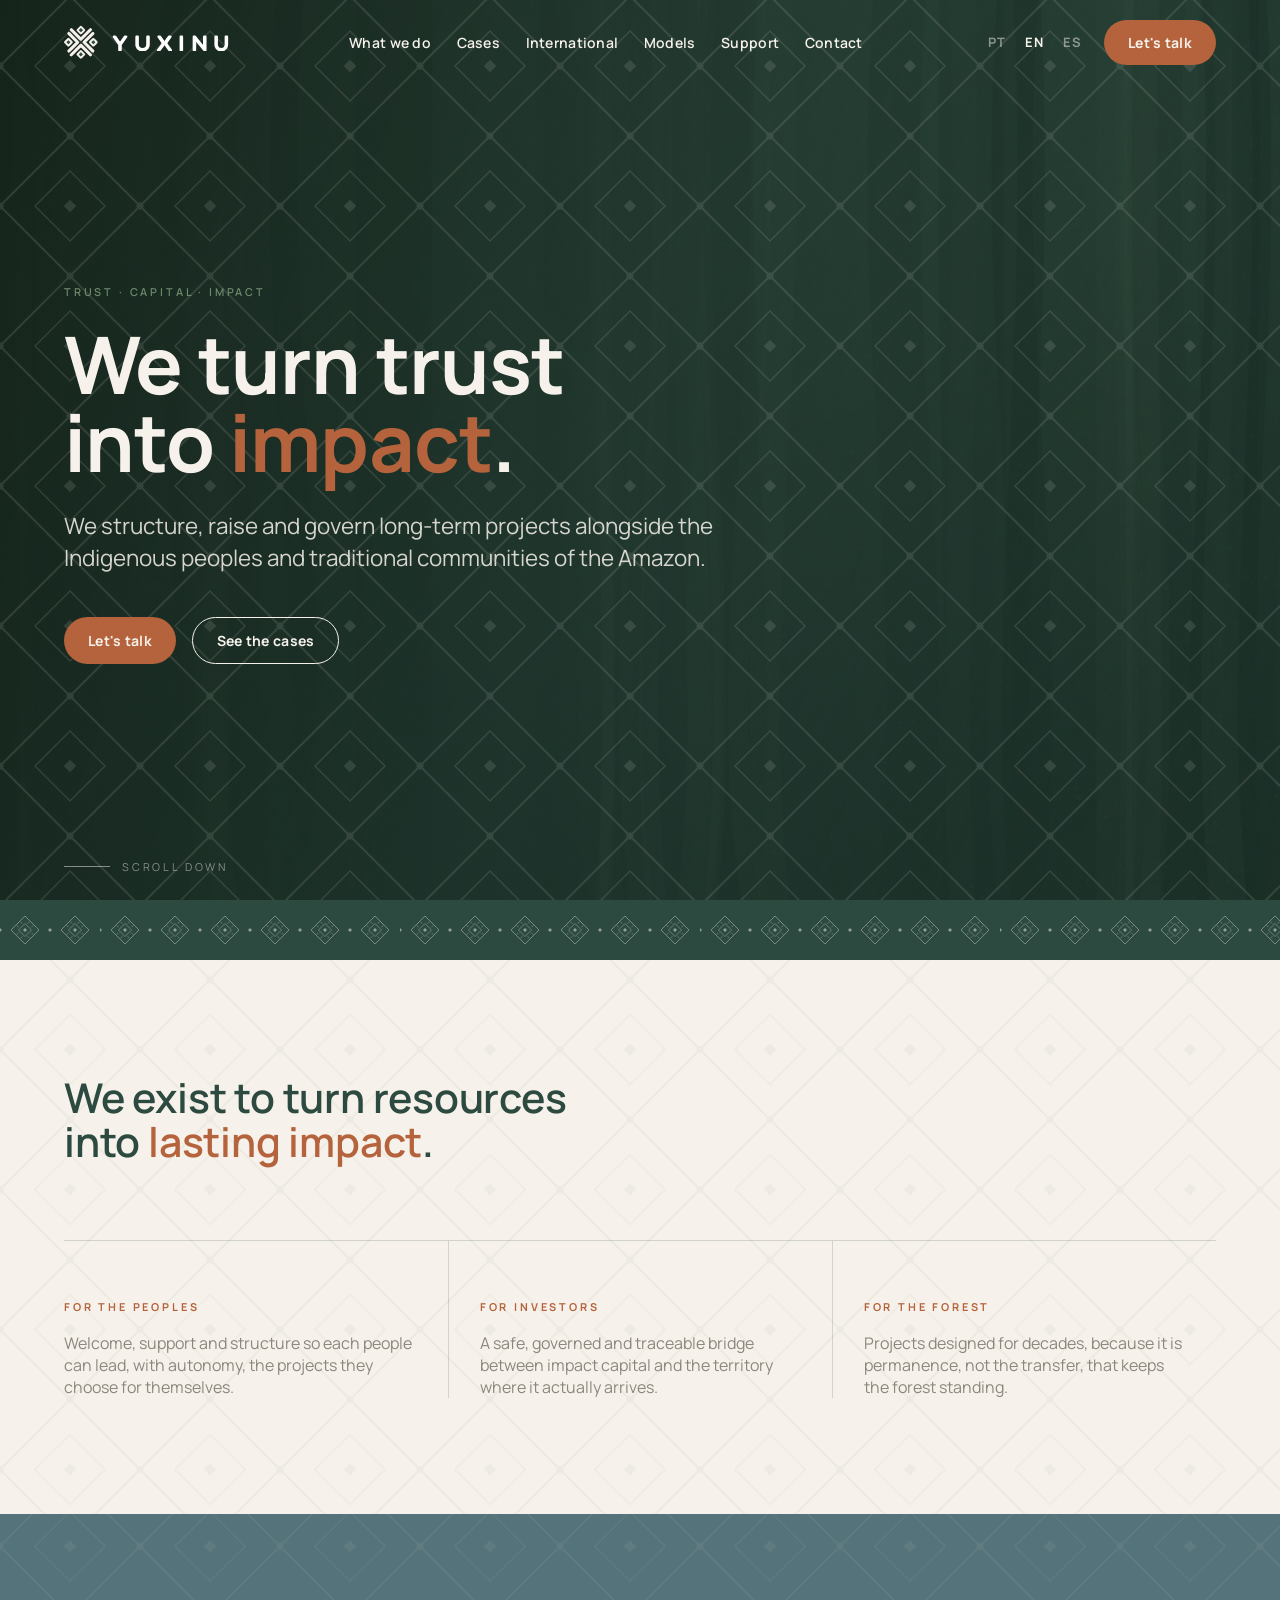
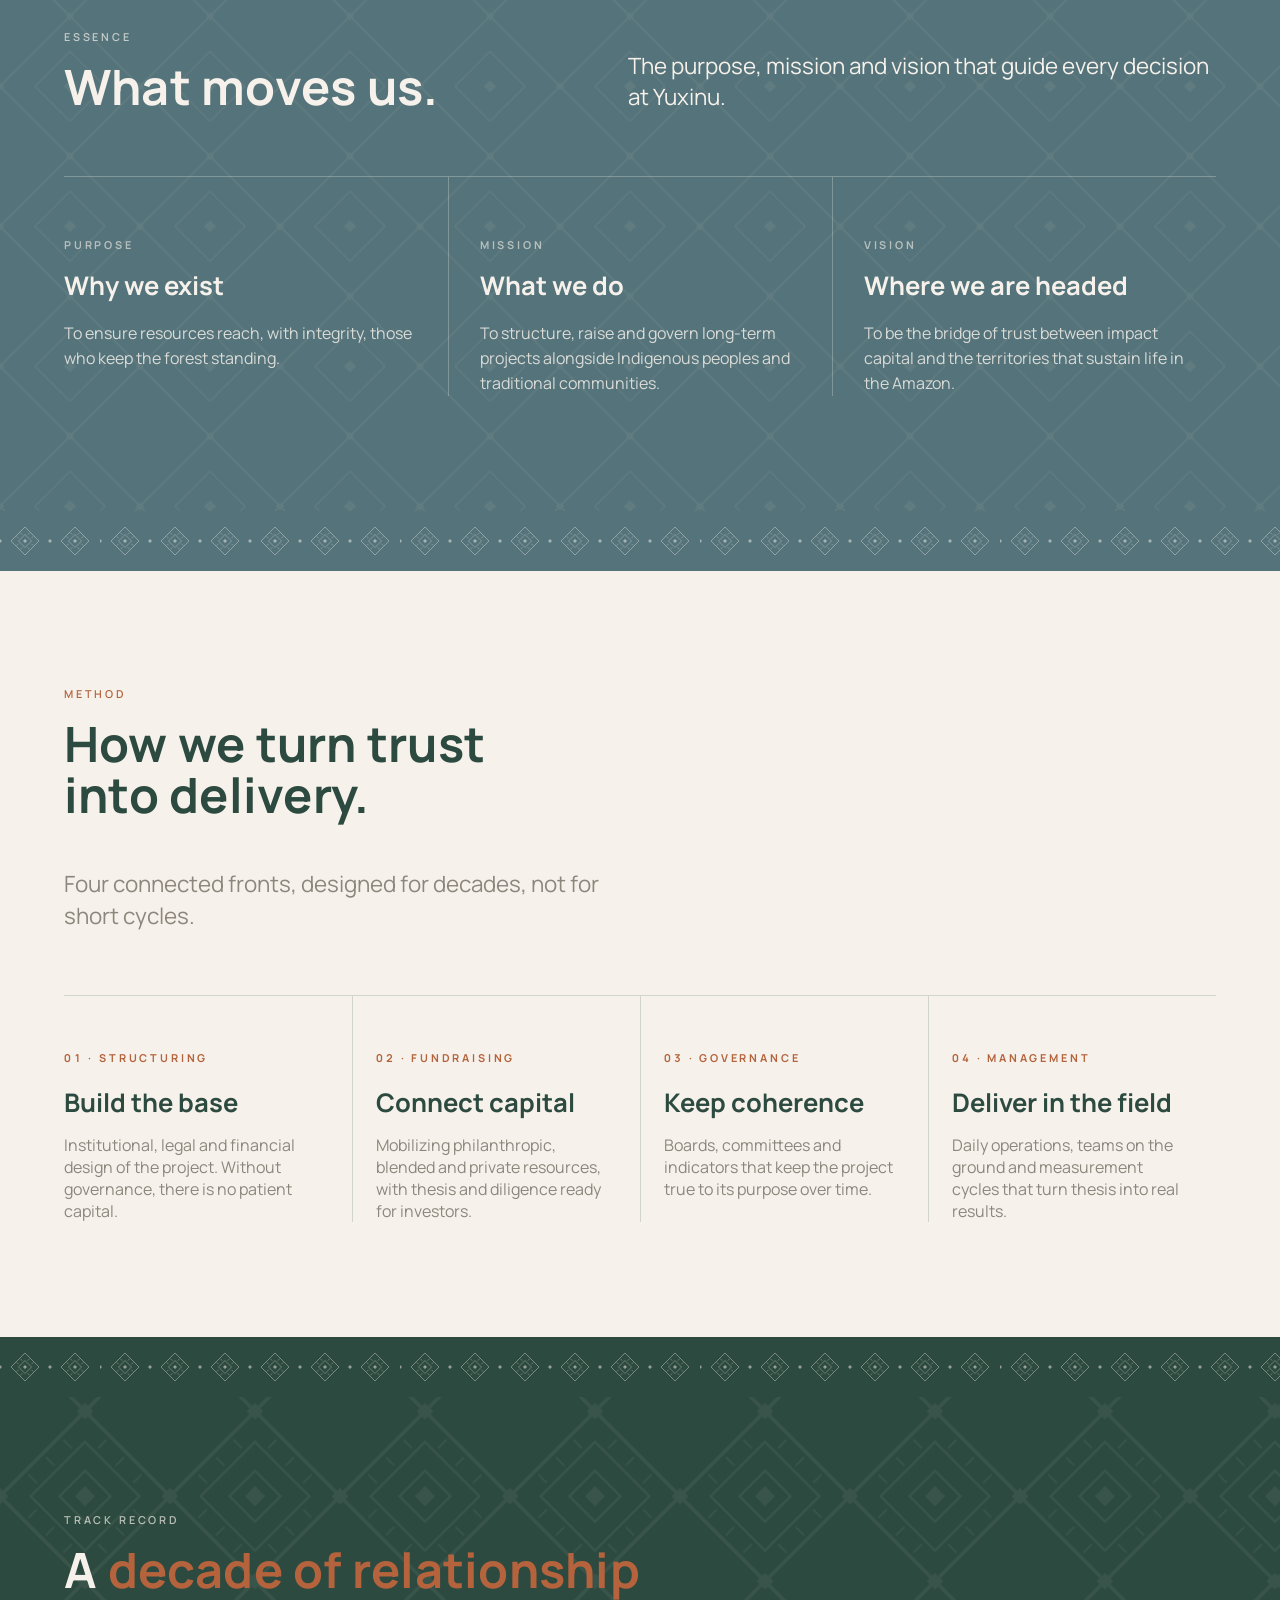
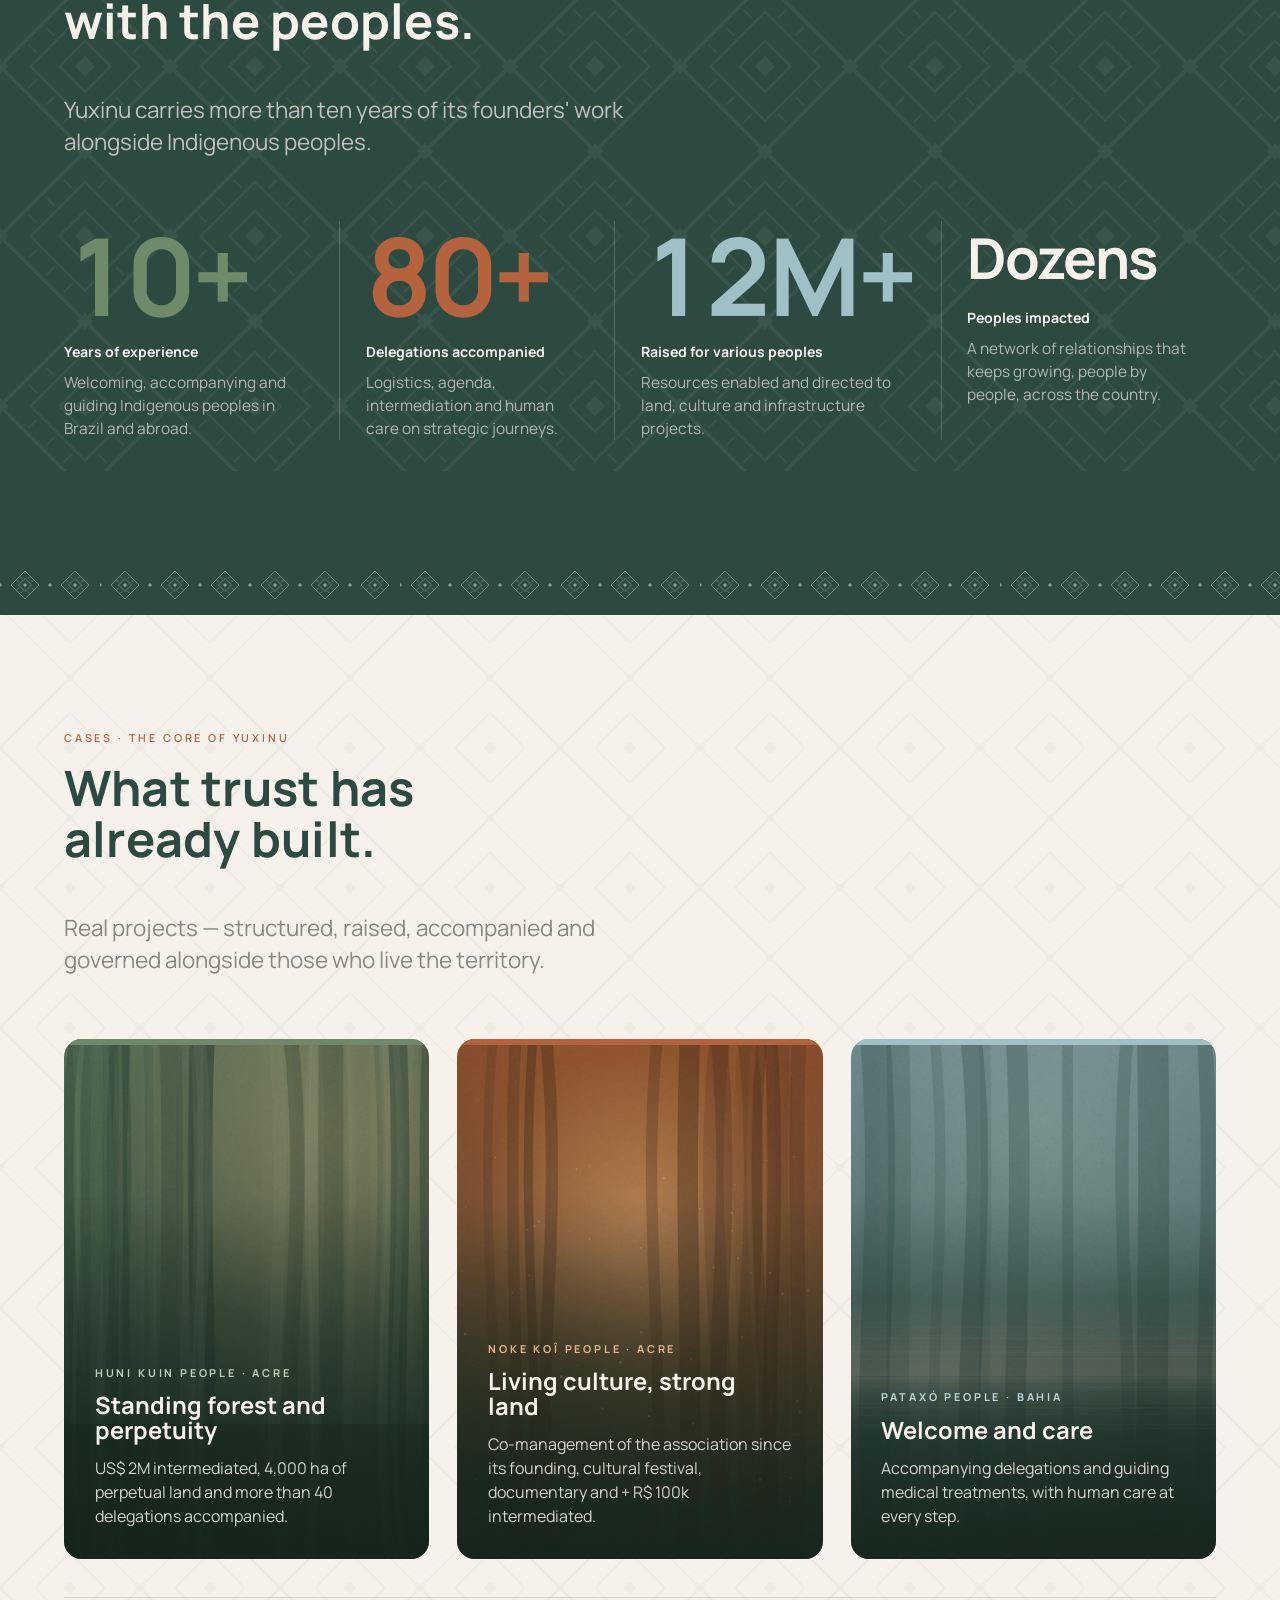
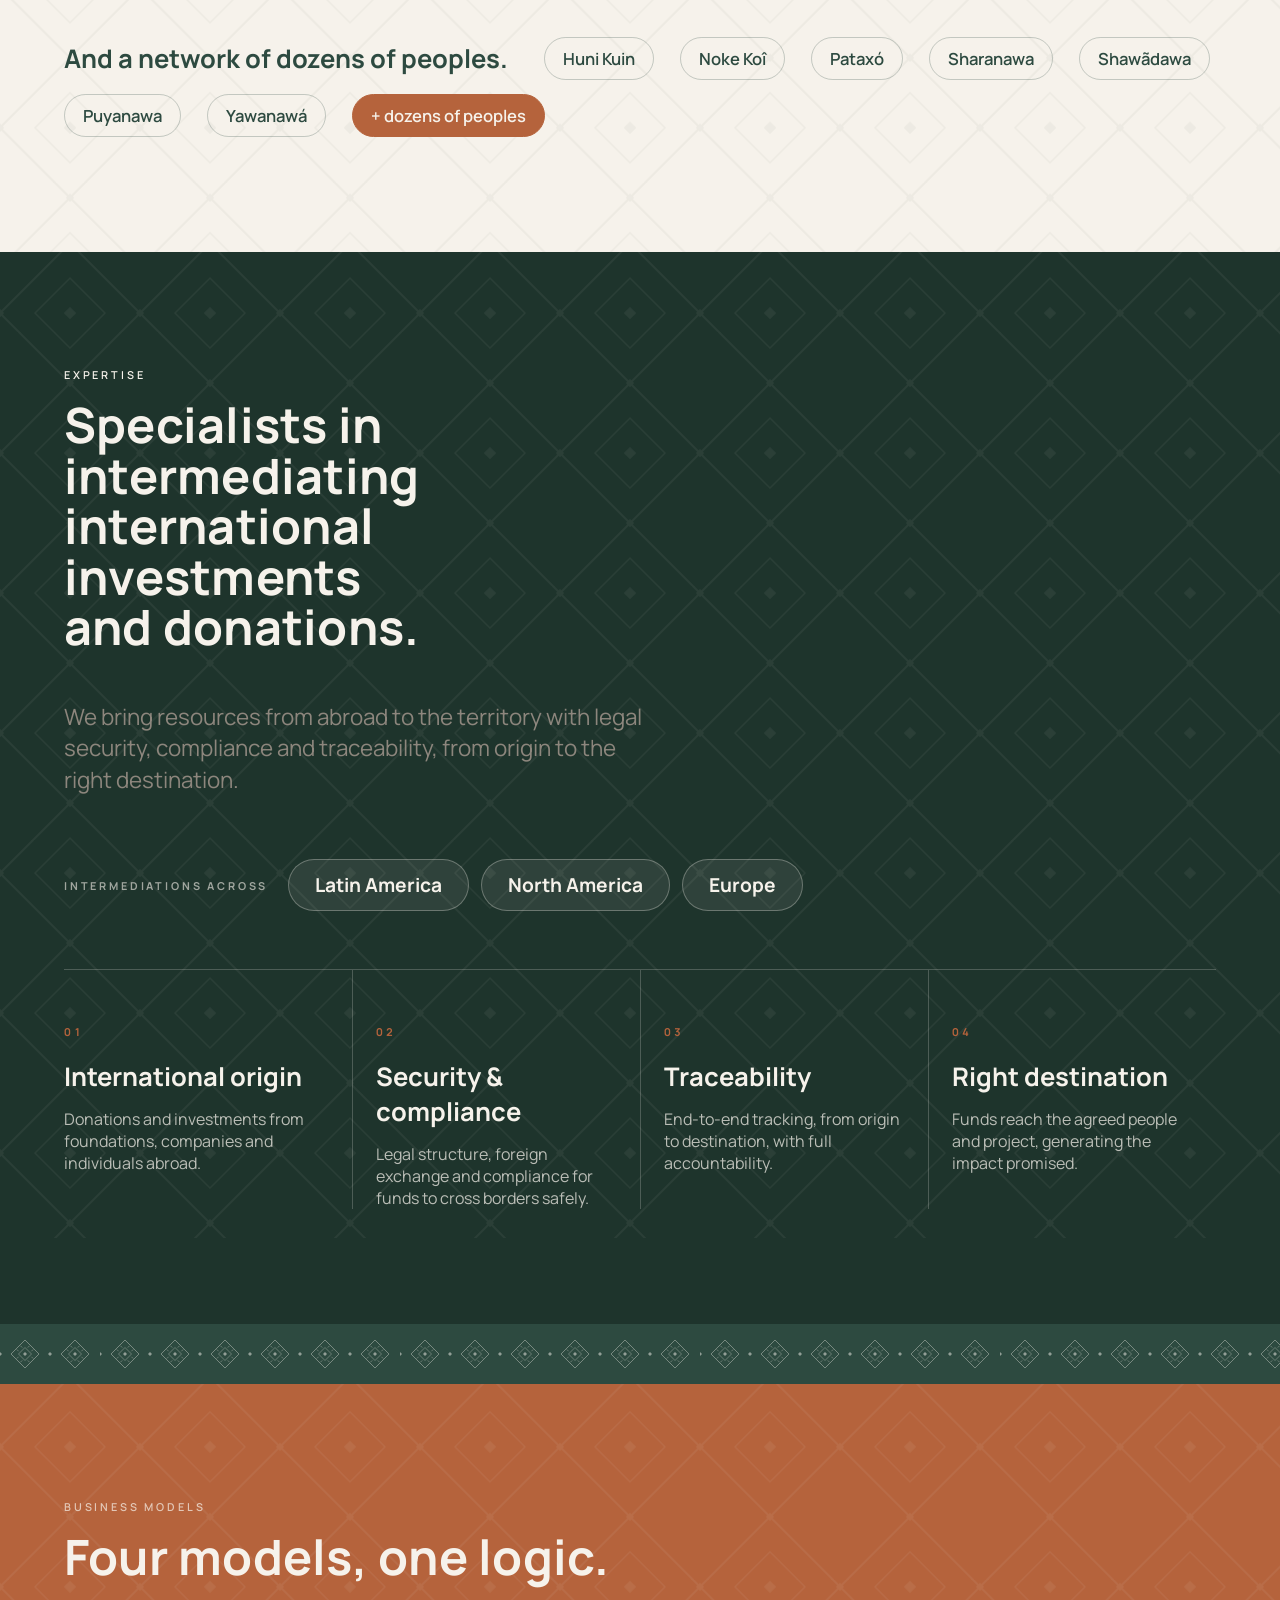
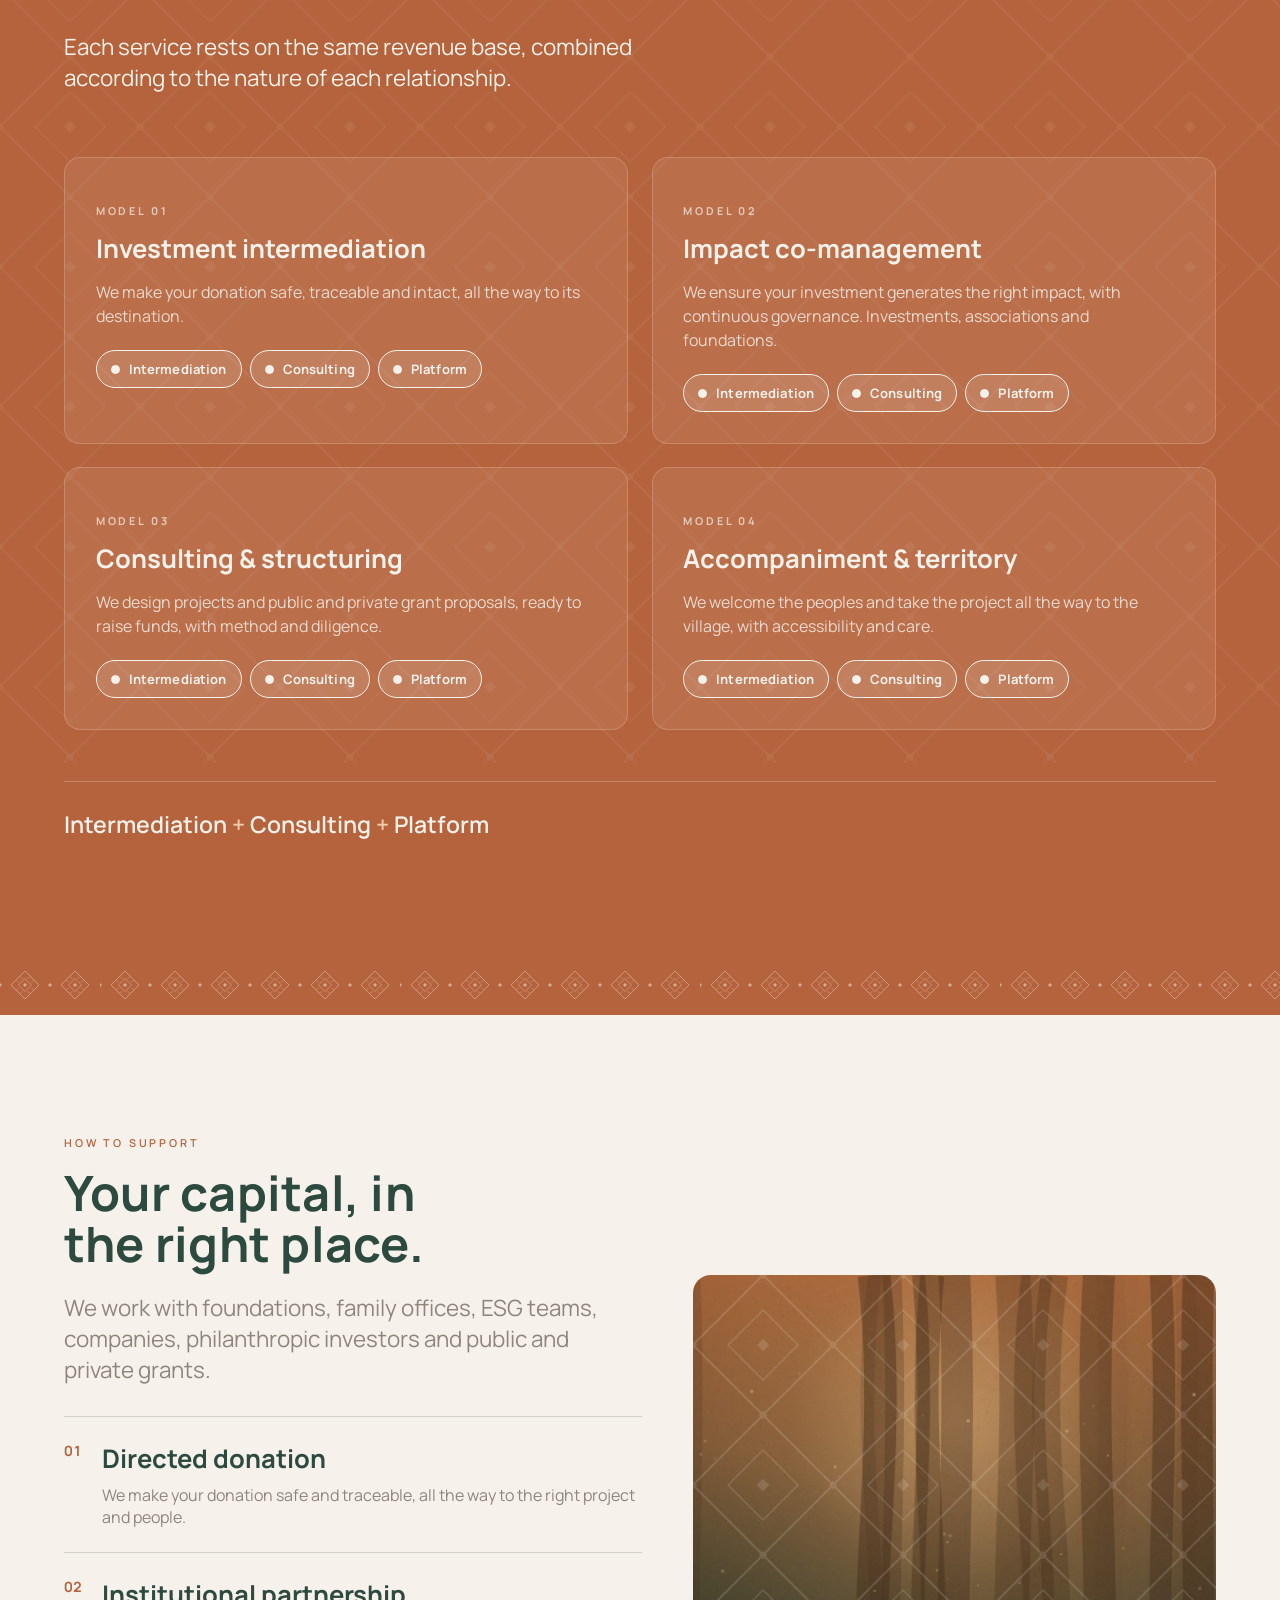
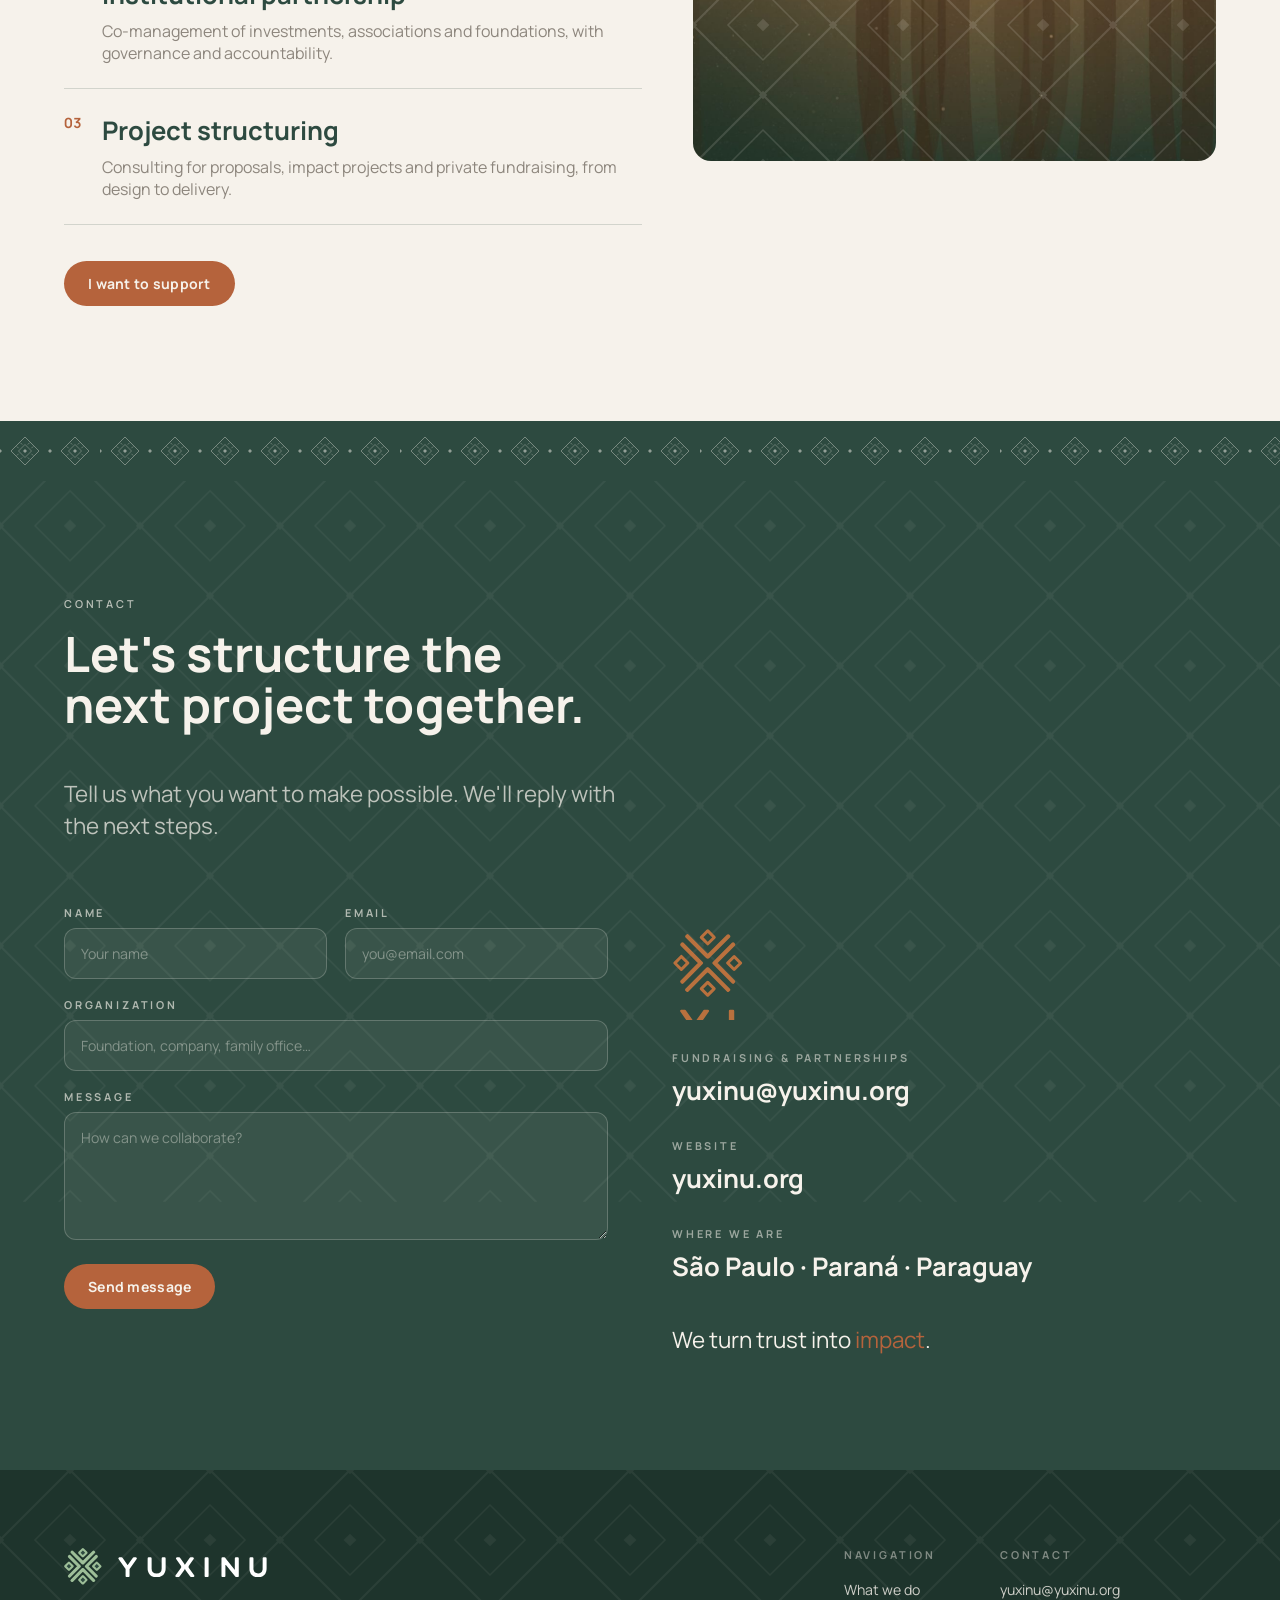
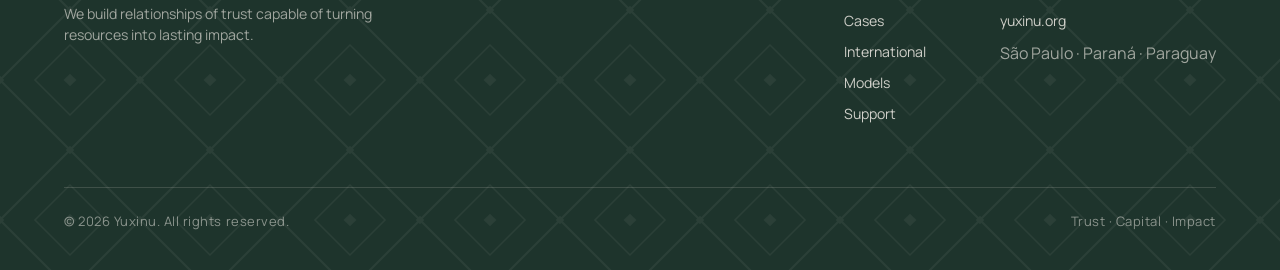
==== index.html @ f4cc28aa "Envia formulário de contato via Netlify Forms em vez de mailto: O botão "Enviar mensagem" abria o cl" ====
<!DOCTYPE html>
<html lang="pt-BR">
<head>
<meta charset="UTF-8">
<meta name="viewport" content="width=device-width, initial-scale=1">
<title>Yuxinu — Confiança · Capital · Impacto</title>
<meta name="description" content="Estruturamos, captamos e governamos projetos de longo prazo ao lado dos povos originários da Amazônia.">
<link rel="canonical" href="https://yuxinu.org/">

<!-- Favicons -->
<link rel="icon" href="/assets/favicon.svg" type="image/svg+xml">
<link rel="icon" href="/assets/favicon-32x32.png" sizes="32x32" type="image/png">
<link rel="icon" href="/assets/icon-512.png" sizes="512x512" type="image/png">
<link rel="apple-touch-icon" href="/assets/apple-touch-icon.png">
<link rel="manifest" href="/site.webmanifest">
<meta name="theme-color" content="#2D4A40">

<!-- Open Graph -->
<meta property="og:type" content="website">
<meta property="og:site_name" content="Yuxinu">
<meta property="og:title" content="Yuxinu — Confiança · Capital · Impacto">
<meta property="og:description" content="Estruturamos, captamos e governamos projetos de longo prazo ao lado dos povos originários da Amazônia.">
<meta property="og:url" content="https://yuxinu.org/">
<meta property="og:image" content="https://yuxinu.org/assets/og-image.jpg">
<meta property="og:image:width" content="1200">
<meta property="og:image:height" content="630">
<meta property="og:locale" content="pt_BR">
<meta property="og:locale:alternate" content="en_US">
<meta property="og:locale:alternate" content="es_ES">

<!-- Twitter -->
<meta name="twitter:card" content="summary_large_image">
<meta name="twitter:title" content="Yuxinu — Confiança · Capital · Impacto">
<meta name="twitter:description" content="Estruturamos, captamos e governamos projetos de longo prazo ao lado dos povos originários da Amazônia.">
<meta name="twitter:image" content="https://yuxinu.org/assets/og-image.jpg">

<!-- Structured data -->
<script type="application/ld+json">
{
  "@context": "https://schema.org",
  "@type": "NGO",
  "name": "Yuxinu",
  "url": "https://yuxinu.org/",
  "logo": "https://yuxinu.org/assets/icon-512.png",
  "description": "Estruturamos, captamos e governamos projetos de longo prazo ao lado dos povos originários da Amazônia.",
  "email": "yuxinu@yuxinu.org",
  "areaServed": ["Brasil", "América Latina", "América do Norte", "Europa"],
  "location": [
    {"@type": "Place", "name": "São Paulo"},
    {"@type": "Place", "name": "Paraná"},
    {"@type": "Place", "name": "Paraguai"}
  ]
}
</script>

<link rel="preconnect" href="https://fonts.googleapis.com">
<link rel="preconnect" href="https://fonts.gstatic.com" crossorigin>
<link rel="preload" as="image" href="/assets/a933c792-b608-4adb-b0ee-6b280b68e118.jpg" fetchpriority="high">

<link rel="stylesheet" href="/css/fonts.css">
<link rel="stylesheet" href="/css/main.css">
</head>
<body>

<!-- ============ NAV ============ -->
<header class="nav nav-top">
  <div class="wrap">
    <a class="brand" href="#inicio" aria-label="Yuxinu — página inicial">
      <span class="mark"><img class="m-dark" src="/assets/7e8add1b-f5ac-4b36-8fe7-37afaff05ccb.svg" alt="" width="40" height="40"><img class="m-light" src="/assets/f52a19a8-d4a0-47c4-aba7-2c84753b7f3f.svg" alt="" width="40" height="40"></span>
      <span class="word"><img src="/assets/8fd9c31f-817c-4200-b50d-58621189b4c7.svg" alt="Yuxinu" width="140" height="20"></span>
    </a>
    <nav class="nav-links" aria-label="Principal">
      <a href="#fazemos" data-i18n="nav.fazemos">O que fazemos</a>
      <a href="#cases" data-i18n="nav.cases">Cases</a>
      <a href="#internacional" data-i18n="nav.intl">Internacional</a>
      <a href="#modelos" data-i18n="nav.modelos">Modelos</a>
      <a href="#apoiar" data-i18n="nav.apoiar">Apoiar</a>
      <a href="#contato" data-i18n="nav.contato">Contato</a>
    </nav>
    <div class="nav-right">
      <div class="lang" role="group" aria-label="Idioma">
        <button type="button" data-lang="pt" aria-label="Português">PT</button><span class="sep" aria-hidden="true">/</span><button type="button" data-lang="en" aria-label="English">EN</button><span class="sep" aria-hidden="true">/</span><button type="button" data-lang="es" aria-label="Español">ES</button>
      </div>
      <a href="#contato" class="cta-btn" data-i18n="nav.cta">Vamos conversar</a>
      <button type="button" class="burger" aria-label="Abrir menu" aria-expanded="false" aria-controls="mobile-menu"><span></span><span></span><span></span></button>
    </div>
  </div>
</header>

<!-- ============ MOBILE MENU ============ -->
<div class="mobile-menu" id="mobile-menu" aria-hidden="true">
  <a href="#fazemos" data-i18n="nav.fazemos">O que fazemos</a>
  <a href="#cases" data-i18n="nav.cases">Cases</a>
  <a href="#internacional" data-i18n="nav.intl">Internacional</a>
  <a href="#modelos" data-i18n="nav.modelos">Modelos</a>
  <a href="#apoiar" data-i18n="nav.apoiar">Apoiar</a>
  <a href="#contato" data-i18n="nav.contato">Contato</a>
  <div class="mm-foot">
    <div class="lang" role="group" aria-label="Idioma">
      <button type="button" data-lang="pt" aria-label="Português">PT</button><span class="sep" aria-hidden="true">/</span><button type="button" data-lang="en" aria-label="English">EN</button><span class="sep" aria-hidden="true">/</span><button type="button" data-lang="es" aria-label="Español">ES</button>
    </div>
  </div>
</div>

<!-- ============ HERO ============ -->
<section id="inicio" class="hero">
  <div class="photo" style="background-image:url(&quot;/assets/a933c792-b608-4adb-b0ee-6b280b68e118.jpg&quot;)" data-parallax="0.08" role="img" aria-label="Floresta amazônica preservada"></div>
  <div class="veil"></div>
  <div class="kene kene-light" data-parallax="0.05" aria-hidden="true"></div>
  <div class="wrap">
    <p class="eyebrow reveal" data-i18n="hero.eyebrow">Confiança · Capital · Impacto</p>
    <h1 class="reveal d1" data-i18n="hero.title">Transformamos confiança em <span class="accent">impacto</span>.</h1>
    <p class="lead sub reveal d2" data-i18n="hero.sub">Estruturamos, captamos e governamos projetos de longo prazo ao lado dos povos originários e comunidades tradicionais.</p>
    <div class="actions reveal d3">
      <a href="#contato" class="cta-btn" data-i18n="hero.cta1">Vamos conversar</a>
      <a href="#cases" class="cta-btn ghost" data-i18n="hero.cta2">Conheça os cases</a>
    </div>
  </div>
  <div class="scroll-hint"><span class="line" aria-hidden="true"></span><span data-i18n="hero.scroll">Role para descer</span></div>
</section>

<div class="divider on-verde" aria-hidden="true"><div class="band band-light"></div></div>

<!-- ============ O QUE FAZEMOS ============ -->
<section id="fazemos" class="sec s-areia">
  <div class="kene kene-dark" style="opacity:.04" data-parallax="0.04" aria-hidden="true"></div>
  <div class="wrap">
    <p class="statement reveal" data-i18n="fazemos.statement">Existimos para transformar recursos em <span class="accent">impacto duradouro</span>.</p>
    <div class="pillars">
      <div class="col reveal d1"><p class="k" data-i18n="fazemos.p1k">Para os povos</p><p data-i18n="fazemos.p1">Acolhimento, acompanhamento e estrutura para que cada povo conduza, com autonomia, os projetos que decide para si.</p></div>
      <div class="col reveal d2"><p class="k" data-i18n="fazemos.p2k">Para quem investe</p><p data-i18n="fazemos.p2">Uma ponte segura, governada e rastreável entre o capital de impacto e o território onde ele de fato chega.</p></div>
      <div class="col reveal d3"><p class="k" data-i18n="fazemos.p3k">Para a floresta</p><p data-i18n="fazemos.p3">Projetos desenhados para décadas, porque é a permanência, e não o repasse, que mantém a floresta em pé.</p></div>
    </div>
  </div>
</section>

<!-- ============ ESSÊNCIA (rio) ============ -->
<section id="essencia" class="sec s-rio">
  <div class="kene kene-light" data-parallax="0.06" aria-hidden="true"></div>
  <div class="wrap">
    <div class="sec-head">
      <div class="left">
        <span class="eyebrow" data-i18n="ess.eyebrow">Essência</span>
        <h2 class="h2 reveal" data-i18n="ess.title">O que nos move.</h2>
      </div>
      <p class="right lead reveal d1" data-i18n="ess.lead">Propósito, missão e visão que orientam cada decisão da Yuxinu.</p>
    </div>
    <div class="tri">
      <div class="col reveal d1"><p class="k" data-i18n="ess.prop_k">Propósito</p><h3 data-i18n="ess.prop_h">Por que existimos</h3><p data-i18n="ess.prop_p">Garantir que recursos cheguem, com integridade, a quem mantém a floresta em pé.</p></div>
      <div class="col reveal d2"><p class="k" data-i18n="ess.mis_k">Missão</p><h3 data-i18n="ess.mis_h">O que fazemos</h3><p data-i18n="ess.mis_p">Estruturar, captar e governar projetos de longo prazo ao lado dos povos originários e comunidades tradicionais.</p></div>
      <div class="col reveal d3"><p class="k" data-i18n="ess.vis_k">Visão</p><h3 data-i18n="ess.vis_h">Onde queremos chegar</h3><p data-i18n="ess.vis_p">Ser a ponte de confiança entre o capital de impacto e os territórios que sustentam a vida na Amazônia.</p></div>
    </div>
  </div>
</section>

<div class="divider on-rio" aria-hidden="true"><div class="band band-light"></div></div>

<!-- ============ MÉTODO ============ -->
<section id="metodo" class="sec s-areia">
  <div class="wrap">
    <div class="sec-head">
      <div class="left">
        <span class="eyebrow" data-i18n="met.eyebrow">Método</span>
        <h2 class="h2 reveal" data-i18n="met.title">Como transformamos confiança em entrega.</h2>
      </div>
      <p class="right lead muted reveal d1" data-i18n="met.lead">Quatro frentes articuladas, projetadas para décadas, não para ciclos curtos.</p>
    </div>
    <div class="steps">
      <div class="step reveal d1"><p class="num" data-i18n="met.s1n">01 · Estruturação</p><h3 data-i18n="met.s1h">Construir a base</h3><p data-i18n="met.s1p">Desenho institucional, jurídico e financeiro do projeto. Sem governança, não há capital paciente.</p></div>
      <div class="step reveal d2"><p class="num" data-i18n="met.s2n">02 · Captação</p><h3 data-i18n="met.s2h">Conectar capital</h3><p data-i18n="met.s2p">Mobilização de recursos filantrópicos, blended e privados, com tese e diligência prontas para investidores.</p></div>
      <div class="step reveal d3"><p class="num" data-i18n="met.s3n">03 · Governança</p><h3 data-i18n="met.s3h">Manter a coerência</h3><p data-i18n="met.s3p">Conselhos, comitês e indicadores que mantêm o projeto fiel ao seu propósito ao longo do tempo.</p></div>
      <div class="step reveal d4"><p class="num" data-i18n="met.s4n">04 · Gestão</p><h3 data-i18n="met.s4h">Entregar em campo</h3><p data-i18n="met.s4p">Operação cotidiana, equipes em território e ciclos de medição que transformam tese em resultado real.</p></div>
    </div>
  </div>
</section>

<div class="divider on-verde" aria-hidden="true"><div class="band band-light"></div></div>

<!-- ============ NÚMEROS ============ -->
<section id="numeros" class="sec s-verde">
  <div class="kene kene-light kene-bold-light" style="background-image:url(&quot;/assets/f351dff2-c548-4c4f-9797-4a85a524d1bb.svg&quot;);opacity:.06" data-parallax="0.07" aria-hidden="true"></div>
  <div class="wrap">
    <div class="sec-head">
      <div class="left">
        <span class="eyebrow" data-i18n="num.eyebrow">Track record</span>
        <h2 class="h2 reveal" data-i18n="num.title">O que uma <span class="accent">década de relação</span> entrega.</h2>
      </div>
      <p class="right lead muted reveal d1" data-i18n="num.lead">A Yuxinu carrega mais de dez anos de trabalho de seus fundadores junto aos povos originários. Os números abaixo são entregas, não promessas.</p>
    </div>
    <div class="nums">
      <div class="cell reveal d1"><div class="big u-folha" data-to="10" data-suf="+">10+</div><p class="lbl" data-i18n="num.l1">Anos de experiência</p><p class="desc" data-i18n="num.d1">Acolhimento, acompanhamento e direcionamento de povos originários no Brasil e no exterior.</p></div>
      <div class="cell reveal d2"><div class="big u-terra" data-to="80" data-suf="+">80+</div><p class="lbl" data-i18n="num.l2">Comitivas acompanhadas</p><p class="desc" data-i18n="num.d2">Logística, agenda, intermediação e cuidado humano em viagens estratégicas.</p></div>
      <div class="cell reveal d3"><div class="big u-rio" data-to="12" data-suf="M+">12M+</div><p class="lbl" data-i18n="num.l3">Captados para diversos povos</p><p class="desc" data-i18n="num.d3">Recursos viabilizados e direcionados a projetos de território, cultura e infraestrutura.</p></div>
      <div class="cell reveal d4"><div class="big u-areia" style="font-size:clamp(34px,4.4vw,60px);line-height:1.04" data-i18n="num.dezenas">Dezenas</div><p class="lbl" data-i18n="num.l4">Povos impactados</p><p class="desc" data-i18n="num.d4">Uma rede de relação que segue crescendo, povo a povo, em todo o país.</p></div>
    </div>
  </div>
</section>

<div class="divider on-verde" aria-hidden="true"><div class="band band-light"></div></div>

<!-- ============ CASES ============ -->
<section id="cases" class="sec s-areia">
  <div class="kene kene-dark" style="opacity:.04" data-parallax="0.04" aria-hidden="true"></div>
  <div class="wrap">
    <div class="sec-head">
      <div class="left">
        <span class="eyebrow" data-i18n="cases.eyebrow">Cases · O âmago da Yuxinu</span>
        <h2 class="h2 reveal" data-i18n="cases.title">O que a confiança já construiu.</h2>
      </div>
      <p class="right lead muted reveal d1" data-i18n="cases.lead">Projetos reais, estruturados, captados, acompanhados e governados ao lado de quem vive o território.</p>
    </div>
    <div class="cases">
      <article class="case case--huni reveal d1">
        <div class="ph" style="background-image:url(&quot;/assets/b8d41d9d-47e6-4537-8ada-4a784f609c0d.jpg&quot;)" role="img" aria-label="Território do povo Huni Kuin no Acre"></div>
        <div class="scrim"></div><div class="bar"></div>
        <div class="inner">
          <p class="tag" data-i18n="huni.tag">Povo Huni Kuin · Acre</p>
          <h3 data-i18n="huni.h">Floresta em pé e perpetuidade</h3>
          <p data-i18n="huni.p">US$ 2M intermediados, 4.000 ha de propriedade perpétua e mais de 40 comitivas acompanhadas.</p>
        </div>
      </article>
      <article class="case case--noke reveal d2">
        <div class="ph" style="background-image:url(&quot;/assets/f22093ab-c1e7-49ba-a214-bf831f061574.jpg&quot;)" role="img" aria-label="Território do povo Noke Koî no Acre"></div>
        <div class="scrim"></div><div class="bar"></div>
        <div class="inner">
          <p class="tag" data-i18n="noke.tag">Povo Noke Koî · Acre</p>
          <h3 data-i18n="noke.h">Cultura viva, território forte</h3>
          <p data-i18n="noke.p">Co-gestão da associação desde a fundação, festival cultural, documentário e + R$ 100 mil intermediados.</p>
        </div>
      </article>
      <article class="case case--pataxo reveal d3">
        <div class="ph" style="background-image:url(&quot;/assets/cd8b4ad1-3b78-4bc1-96b4-d73a9a7a2426.jpg&quot;)" role="img" aria-label="Território do povo Pataxó na Bahia"></div>
        <div class="scrim"></div><div class="bar"></div>
        <div class="inner">
          <p class="tag" data-i18n="pataxo.tag">Povo Pataxó · Bahia</p>
          <h3 data-i18n="pataxo.h">Acolhimento e cuidado</h3>
          <p data-i18n="pataxo.p">Acompanhamento de comitivas e direcionamento de tratamentos médicos, com cuidado humano em cada etapa.</p>
        </div>
      </article>
    </div>
    <div class="povos-strip reveal">
      <span class="lead-min" data-i18n="povos.lead">E uma rede de dezenas de povos.</span>
      <span class="chip">Huni Kuin</span>
      <span class="chip">Noke Koî</span>
      <span class="chip">Pataxó</span>
      <span class="chip">Sharanawa</span>
      <span class="chip">Shawãdawa</span>
      <span class="chip">Puyanawa</span>
      <span class="chip">Yawanawá</span>
      <span class="chip more" data-i18n="povos.more">+ dezenas de povos</span>
    </div>
  </div>
</section>

<!-- ============ INTERNACIONAL ============ -->
<section id="internacional" class="sec s-verde-900">
  <div class="kene kene-light" style="opacity:.06" data-parallax="0.05" aria-hidden="true"></div>
  <div class="wrap">
    <div class="sec-head">
      <div class="left">
        <span class="eyebrow" data-i18n="intl.eyebrow">Especialidade</span>
        <h2 class="h2 reveal" data-i18n="intl.title">Especialistas em intermediação de investimentos e doações internacionais.</h2>
      </div>
      <p class="right lead muted reveal d1" data-i18n="intl.lead">Levamos recursos do exterior até o território com segurança jurídica, conformidade e rastreabilidade, da origem ao destino certo.</p>
    </div>
    <div class="intl-regions reveal">
      <span class="rl" data-i18n="intl.reg_lbl">Intermediações em</span>
      <div class="regions">
        <span class="rg" data-i18n="intl.r1">América Latina</span>
        <span class="rg" data-i18n="intl.r2">América do Norte</span>
        <span class="rg" data-i18n="intl.r3">Europa</span>
      </div>
    </div>
    <div class="steps intl-steps">
      <div class="step reveal d1"><p class="num">01</p><h3 data-i18n="intl.c1h">Origem internacional</h3><p data-i18n="intl.c1p">Doações e investimentos de fundações, empresas e indivíduos no exterior.</p></div>
      <div class="step reveal d2"><p class="num">02</p><h3 data-i18n="intl.c2h">Segurança &amp; conformidade</h3><p data-i18n="intl.c2p">Estrutura jurídica, câmbio e compliance para o recurso cruzar fronteiras com segurança.</p></div>
      <div class="step reveal d3"><p class="num">03</p><h3 data-i18n="intl.c3h">Rastreabilidade</h3><p data-i18n="intl.c3p">Acompanhamento ponta a ponta, da origem ao destino, com prestação de contas.</p></div>
      <div class="step reveal d4"><p class="num">04</p><h3 data-i18n="intl.c4h">Destino certo</h3><p data-i18n="intl.c4p">O recurso chega ao povo e ao projeto combinados, gerando o impacto acordado.</p></div>
    </div>
  </div>
</section>

<div class="divider on-verde" aria-hidden="true"><div class="band band-light"></div></div>

<!-- ============ MODELOS (terra) ============ -->
<section id="modelos" class="sec s-terra">
  <div class="kene kene-light" data-parallax="0.06" aria-hidden="true"></div>
  <div class="wrap">
    <div class="sec-head">
      <div class="left">
        <span class="eyebrow" data-i18n="mod.eyebrow">Modelos de negócio</span>
        <h2 class="h2 reveal" data-i18n="mod.title">Quatro modelos, uma lógica.</h2>
      </div>
      <p class="right lead reveal d1" data-i18n="mod.lead">Cada serviço se sustenta sobre a mesma base de receita, combinada conforme a natureza de cada relação.</p>
    </div>
    <div class="models">
      <div class="model reveal d1">
        <p class="mk" data-i18n="mod.m1mk">Modelo 01</p>
        <h3 data-i18n="mod.m1h">Intermediação de investimentos</h3>
        <p data-i18n="mod.m1p">Viabilizamos sua doação de maneira segura, rastreável e íntegra até o destino.</p>
        <div class="formula">
          <span class="chip on"><span class="dot" aria-hidden="true"></span><span data-i18n="chip.inter">Intermediação</span></span>
          <span class="chip on"><span class="dot" aria-hidden="true"></span><span data-i18n="chip.consult">Consultoria</span></span>
          <span class="chip on"><span class="dot" aria-hidden="true"></span><span data-i18n="chip.plat">Plataforma</span></span>
        </div>
      </div>
      <div class="model reveal d2">
        <p class="mk" data-i18n="mod.m2mk">Modelo 02</p>
        <h3 data-i18n="mod.m2h">Co-gestão de impacto</h3>
        <p data-i18n="mod.m2p">Garantimos que seu investimento vá gerar o impacto certo, com governança contínua. Investimento, associações e fundações.</p>
        <div class="formula">
          <span class="chip on"><span class="dot" aria-hidden="true"></span><span data-i18n="chip.inter">Intermediação</span></span>
          <span class="chip on"><span class="dot" aria-hidden="true"></span><span data-i18n="chip.consult">Consultoria</span></span>
          <span class="chip on"><span class="dot" aria-hidden="true"></span><span data-i18n="chip.plat">Plataforma</span></span>
        </div>
      </div>
      <div class="model reveal d1">
        <p class="mk" data-i18n="mod.m3mk">Modelo 03</p>
        <h3 data-i18n="mod.m3h">Consultoria &amp; estruturação</h3>
        <p data-i18n="mod.m3p">Desenhamos projetos e editais, públicos e privados, prontos para captar, com método e diligência.</p>
        <div class="formula">
          <span class="chip on"><span class="dot" aria-hidden="true"></span><span data-i18n="chip.inter">Intermediação</span></span>
          <span class="chip on"><span class="dot" aria-hidden="true"></span><span data-i18n="chip.consult">Consultoria</span></span>
          <span class="chip on"><span class="dot" aria-hidden="true"></span><span data-i18n="chip.plat">Plataforma</span></span>
        </div>
      </div>
      <div class="model reveal d2">
        <p class="mk" data-i18n="mod.m4mk">Modelo 04</p>
        <h3 data-i18n="mod.m4h">Acompanhamento &amp; território</h3>
        <p data-i18n="mod.m4p">Acolhemos os povos e levamos o projeto até a aldeia, com acessibilidade e cuidado.</p>
        <div class="formula">
          <span class="chip on"><span class="dot" aria-hidden="true"></span><span data-i18n="chip.inter">Intermediação</span></span>
          <span class="chip on"><span class="dot" aria-hidden="true"></span><span data-i18n="chip.consult">Consultoria</span></span>
          <span class="chip on"><span class="dot" aria-hidden="true"></span><span data-i18n="chip.plat">Plataforma</span></span>
        </div>
      </div>
    </div>
    <p class="formula-note reveal" data-i18n="mod.formula">Intermediação <span class="eou">+</span> Consultoria <span class="eou">+</span> Plataforma</p>
  </div>
</section>

<div class="divider on-terra" aria-hidden="true"><div class="band band-light"></div></div>

<!-- ============ APOIAR ============ -->
<section id="apoiar" class="sec s-areia">
  <div class="wrap">
    <div class="apoiar-grid">
      <div>
        <span class="eyebrow" data-i18n="ap.eyebrow">Como apoiar</span>
        <h2 class="h2 reveal" style="margin-top:16px" data-i18n="ap.title">Seu capital, no lugar certo.</h2>
        <p class="lead muted reveal d1" style="margin-top:22px;max-width:46ch" data-i18n="ap.lead">Trabalhamos com fundações, family offices, áreas de ESG, empresas, investidores filantrópicos e editais públicos e privados.</p>
        <div class="ways">
          <div class="way reveal d1"><span class="n">01</span><div class="t"><h4 data-i18n="ap.w1h">Doação direcionada</h4><p data-i18n="ap.w1p">Viabilizamos sua doação de forma segura e rastreável até o projeto e o povo certos.</p></div></div>
          <div class="way reveal d2"><span class="n">02</span><div class="t"><h4 data-i18n="ap.w2h">Parceria institucional</h4><p data-i18n="ap.w2p">Co-gestão de investimentos, associações e fundações, com governança e prestação de contas.</p></div></div>
          <div class="way reveal d3"><span class="n">03</span><div class="t"><h4 data-i18n="ap.w3h">Estruturação de projetos</h4><p data-i18n="ap.w3p">Consultoria para editais, projetos de impacto e captação privada, do desenho à entrega.</p></div></div>
        </div>
        <a href="#contato" class="cta-btn reveal" data-i18n="ap.cta">Quero apoiar</a>
      </div>
      <div class="visual reveal d2" style="background-image:url(&quot;/assets/d09ed1dd-a629-44ad-89ab-884c79b486c1.jpg&quot;)" role="img" aria-label="Comunidade tradicional em seu território">
        <div class="kene kene-light" aria-hidden="true"></div>
      </div>
    </div>
  </div>
</section>

<div class="divider on-verde" aria-hidden="true"><div class="band band-light"></div></div>

<!-- ============ CONTATO ============ -->
<section id="contato" class="sec s-verde">
  <div class="kene kene-light" style="opacity:.06" data-parallax="0.05" aria-hidden="true"></div>
  <div class="wrap">
    <div class="sec-head">
      <div class="left">
        <span class="eyebrow" data-i18n="ct.eyebrow">Contato</span>
        <h2 class="h2 reveal" data-i18n="ct.title">Vamos estruturar o próximo projeto juntos.</h2>
      </div>
      <p class="right lead muted reveal d1" data-i18n="ct.lead">Conte o que você quer viabilizar. Respondemos com os próximos passos.</p>
    </div>
    <div class="contact-grid">
      <form id="contact-form" name="contact" method="POST" data-netlify="true" netlify-honeypot="bot-field" class="form reveal" novalidate>
        <input type="hidden" name="form-name" value="contact">
        <p style="position:absolute;left:-9999px;" aria-hidden="true"><label>Não preencha este campo: <input name="bot-field" tabindex="-1" autocomplete="off"></label></p>
        <div class="row">
          <div class="field"><label for="f-nome" data-i18n="form.nome">Nome</label><input id="f-nome" type="text" name="nome" autocomplete="name" data-i18n-ph="form.nome_ph" placeholder="Seu nome" required></div>
          <div class="field"><label for="f-email" data-i18n="form.email">E-mail</label><input id="f-email" type="email" name="email" autocomplete="email" data-i18n-ph="form.email_ph" placeholder="seu@email.com" required></div>
        </div>
        <div class="field"><label for="f-org" data-i18n="form.org">Organização</label><input id="f-org" type="text" name="org" autocomplete="organization" data-i18n-ph="form.org_ph" placeholder="Fundação, empresa, family office…"></div>
        <div class="field"><label for="f-msg" data-i18n="form.msg">Mensagem</label><textarea id="f-msg" name="msg" data-i18n-ph="form.msg_ph" placeholder="Como podemos colaborar?" required></textarea></div>
        <button type="submit" class="cta-btn submit" data-i18n="form.send">Enviar mensagem</button>
        <p class="form-status" role="status" aria-live="polite"></p>
      </form>
      <div class="contact-info reveal d1">
        <div class="mark-lg"><img src="/assets/ad6b5ddf-cbab-4780-9431-8693e523588c.svg" alt="Yuxinu" width="120" height="115"></div>
        <div class="block"><p class="lbl" data-i18n="ct.email_lbl">Captação &amp; parcerias</p><p class="val"><a href="mailto:yuxinu@yuxinu.org">yuxinu@yuxinu.org</a></p></div>
        <div class="block"><p class="lbl" data-i18n="ct.site_lbl">Website</p><p class="val"><a href="https://yuxinu.org">yuxinu.org</a></p></div>
        <div class="block"><p class="lbl" data-i18n="ct.loc_lbl">Onde estamos</p><p class="val" data-i18n="ct.loc_val">São Paulo · Paraná · Paraguay</p></div>
        <p class="lead" style="margin-top:10px" data-i18n="ct.sign">Transformamos confiança em <span class="accent">impacto</span>.</p>
      </div>
    </div>
  </div>
</section>

<!-- ============ FOOTER ============ -->
<footer class="footer">
  <div class="kene kene-light" aria-hidden="true"></div>
  <div class="wrap">
    <div class="top">
      <div class="brand">
        <div class="lock">
          <span class="mark"><img src="/assets/941c7382-81ca-4a7d-a080-e53cffab3ce5.svg" alt="" width="36" height="34"></span>
          <span class="word"><img src="/assets/8fd9c31f-817c-4200-b50d-58621189b4c7.svg" alt="Yuxinu" width="140" height="20"></span>
        </div>
        <p data-i18n="foot.tagline">Estruturamos relações de confiança capazes de transformar recursos em impacto duradouro.</p>
      </div>
      <div class="fnav">
        <div class="fcol">
          <span class="h" data-i18n="foot.nav_h">Navegação</span>
          <a href="#fazemos" data-i18n="nav.fazemos">O que fazemos</a>
          <a href="#cases" data-i18n="nav.cases">Cases</a>
          <a href="#internacional" data-i18n="nav.intl">Internacional</a>
          <a href="#modelos" data-i18n="nav.modelos">Modelos</a>
          <a href="#apoiar" data-i18n="nav.apoiar">Apoiar</a>
        </div>
        <div class="fcol">
          <span class="h" data-i18n="foot.contact_h">Contato</span>
          <a href="mailto:yuxinu@yuxinu.org">yuxinu@yuxinu.org</a>
          <a href="https://yuxinu.org">yuxinu.org</a>
          <span style="color:rgba(246,242,235,.6)" data-i18n="ct.loc_val">São Paulo · Paraná · Paraguay</span>
        </div>
      </div>
    </div>
    <div class="bottom">
      <span data-i18n="foot.rights">© 2026 Yuxinu. Todos os direitos reservados.</span>
      <span class="sign" data-i18n="foot.sign">Confiança · Capital · Impacto</span>
    </div>
  </div>
</footer>

<script src="/js/i18n.js" defer></script>
<script src="/js/interactions.js" defer></script>
</body>
</html>
---- css/fonts.css ----
/* cyrillic-ext */
@font-face {
  font-family: 'Manrope';
  font-style: normal;
  font-weight: 300;
  font-display: swap;
  src: url("/assets/d183e6c1-de19-40d3-a040-e7f36b46be3d.woff2") format('woff2');
  unicode-range: U+0460-052F, U+1C80-1C8A, U+20B4, U+2DE0-2DFF, U+A640-A69F, U+FE2E-FE2F;
}
/* cyrillic */
@font-face {
  font-family: 'Manrope';
  font-style: normal;
  font-weight: 300;
  font-display: swap;
  src: url("/assets/810e167e-d13c-4d25-8f9d-ec538175cc07.woff2") format('woff2');
  unicode-range: U+0301, U+0400-045F, U+0490-0491, U+04B0-04B1, U+2116;
}
/* greek */
@font-face {
  font-family: 'Manrope';
  font-style: normal;
  font-weight: 300;
  font-display: swap;
  src: url("/assets/d0747646-c957-4396-8075-d11b355e1d27.woff2") format('woff2');
  unicode-range: U+0370-0377, U+037A-037F, U+0384-038A, U+038C, U+038E-03A1, U+03A3-03FF;
}
/* vietnamese */
@font-face {
  font-family: 'Manrope';
  font-style: normal;
  font-weight: 300;
  font-display: swap;
  src: url("/assets/4700f410-284c-4439-9f46-96c4d8985641.woff2") format('woff2');
  unicode-range: U+0102-0103, U+0110-0111, U+0128-0129, U+0168-0169, U+01A0-01A1, U+01AF-01B0, U+0300-0301, U+0303-0304, U+0308-0309, U+0323, U+0329, U+1EA0-1EF9, U+20AB;
}
/* latin-ext */
@font-face {
  font-family: 'Manrope';
  font-style: normal;
  font-weight: 300;
  font-display: swap;
  src: url("/assets/de03b886-3a7d-4aa0-ad91-5ae7799587f4.woff2") format('woff2');
  unicode-range: U+0100-02BA, U+02BD-02C5, U+02C7-02CC, U+02CE-02D7, U+02DD-02FF, U+0304, U+0308, U+0329, U+1D00-1DBF, U+1E00-1E9F, U+1EF2-1EFF, U+2020, U+20A0-20AB, U+20AD-20C0, U+2113, U+2C60-2C7F, U+A720-A7FF;
}
/* latin */
@font-face {
  font-family: 'Manrope';
  font-style: normal;
  font-weight: 300;
  font-display: swap;
  src: url("/assets/2e8798c3-eaf0-4fd3-926e-e3bea98dec3f.woff2") format('woff2');
  unicode-range: U+0000-00FF, U+0131, U+0152-0153, U+02BB-02BC, U+02C6, U+02DA, U+02DC, U+0304, U+0308, U+0329, U+2000-206F, U+20AC, U+2122, U+2191, U+2193, U+2212, U+2215, U+FEFF, U+FFFD;
}
/* cyrillic-ext */
@font-face {
  font-family: 'Manrope';
  font-style: normal;
  font-weight: 400;
  font-display: swap;
  src: url("/assets/d183e6c1-de19-40d3-a040-e7f36b46be3d.woff2") format('woff2');
  unicode-range: U+0460-052F, U+1C80-1C8A, U+20B4, U+2DE0-2DFF, U+A640-A69F, U+FE2E-FE2F;
}
/* cyrillic */
@font-face {
  font-family: 'Manrope';
  font-style: normal;
  font-weight: 400;
  font-display: swap;
  src: url("/assets/810e167e-d13c-4d25-8f9d-ec538175cc07.woff2") format('woff2');
  unicode-range: U+0301, U+0400-045F, U+0490-0491, U+04B0-04B1, U+2116;
}
/* greek */
@font-face {
  font-family: 'Manrope';
  font-style: normal;
  font-weight: 400;
  font-display: swap;
  src: url("/assets/d0747646-c957-4396-8075-d11b355e1d27.woff2") format('woff2');
  unicode-range: U+0370-0377, U+037A-037F, U+0384-038A, U+038C, U+038E-03A1, U+03A3-03FF;
}
/* vietnamese */
@font-face {
  font-family: 'Manrope';
  font-style: normal;
  font-weight: 400;
  font-display: swap;
  src: url("/assets/4700f410-284c-4439-9f46-96c4d8985641.woff2") format('woff2');
  unicode-range: U+0102-0103, U+0110-0111, U+0128-0129, U+0168-0169, U+01A0-01A1, U+01AF-01B0, U+0300-0301, U+0303-0304, U+0308-0309, U+0323, U+0329, U+1EA0-1EF9, U+20AB;
}
/* latin-ext */
@font-face {
  font-family: 'Manrope';
  font-style: normal;
  font-weight: 400;
  font-display: swap;
  src: url("/assets/de03b886-3a7d-4aa0-ad91-5ae7799587f4.woff2") format('woff2');
  unicode-range: U+0100-02BA, U+02BD-02C5, U+02C7-02CC, U+02CE-02D7, U+02DD-02FF, U+0304, U+0308, U+0329, U+1D00-1DBF, U+1E00-1E9F, U+1EF2-1EFF, U+2020, U+20A0-20AB, U+20AD-20C0, U+2113, U+2C60-2C7F, U+A720-A7FF;
}
/* latin */
@font-face {
  font-family: 'Manrope';
  font-style: normal;
  font-weight: 400;
  font-display: swap;
  src: url("/assets/2e8798c3-eaf0-4fd3-926e-e3bea98dec3f.woff2") format('woff2');
  unicode-range: U+0000-00FF, U+0131, U+0152-0153, U+02BB-02BC, U+02C6, U+02DA, U+02DC, U+0304, U+0308, U+0329, U+2000-206F, U+20AC, U+2122, U+2191, U+2193, U+2212, U+2215, U+FEFF, U+FFFD;
}
/* cyrillic-ext */
@font-face {
  font-family: 'Manrope';
  font-style: normal;
  font-weight: 500;
  font-display: swap;
  src: url("/assets/d183e6c1-de19-40d3-a040-e7f36b46be3d.woff2") format('woff2');
  unicode-range: U+0460-052F, U+1C80-1C8A, U+20B4, U+2DE0-2DFF, U+A640-A69F, U+FE2E-FE2F;
}
/* cyrillic */
@font-face {
  font-family: 'Manrope';
  font-style: normal;
  font-weight: 500;
  font-display: swap;
  src: url("/assets/810e167e-d13c-4d25-8f9d-ec538175cc07.woff2") format('woff2');
  unicode-range: U+0301, U+0400-045F, U+0490-0491, U+04B0-04B1, U+2116;
}
/* greek */
@font-face {
  font-family: 'Manrope';
  font-style: normal;
  font-weight: 500;
  font-display: swap;
  src: url("/assets/d0747646-c957-4396-8075-d11b355e1d27.woff2") format('woff2');
  unicode-range: U+0370-0377, U+037A-037F, U+0384-038A, U+038C, U+038E-03A1, U+03A3-03FF;
}
/* vietnamese */
@font-face {
  font-family: 'Manrope';
  font-style: normal;
  font-weight: 500;
  font-display: swap;
  src: url("/assets/4700f410-284c-4439-9f46-96c4d8985641.woff2") format('woff2');
  unicode-range: U+0102-0103, U+0110-0111, U+0128-0129, U+0168-0169, U+01A0-01A1, U+01AF-01B0, U+0300-0301, U+0303-0304, U+0308-0309, U+0323, U+0329, U+1EA0-1EF9, U+20AB;
}
/* latin-ext */
@font-face {
  font-family: 'Manrope';
  font-style: normal;
  font-weight: 500;
  font-display: swap;
  src: url("/assets/de03b886-3a7d-4aa0-ad91-5ae7799587f4.woff2") format('woff2');
  unicode-range: U+0100-02BA, U+02BD-02C5, U+02C7-02CC, U+02CE-02D7, U+02DD-02FF, U+0304, U+0308, U+0329, U+1D00-1DBF, U+1E00-1E9F, U+1EF2-1EFF, U+2020, U+20A0-20AB, U+20AD-20C0, U+2113, U+2C60-2C7F, U+A720-A7FF;
}
/* latin */
@font-face {
  font-family: 'Manrope';
  font-style: normal;
  font-weight: 500;
  font-display: swap;
  src: url("/assets/2e8798c3-eaf0-4fd3-926e-e3bea98dec3f.woff2") format('woff2');
  unicode-range: U+0000-00FF, U+0131, U+0152-0153, U+02BB-02BC, U+02C6, U+02DA, U+02DC, U+0304, U+0308, U+0329, U+2000-206F, U+20AC, U+2122, U+2191, U+2193, U+2212, U+2215, U+FEFF, U+FFFD;
}
/* cyrillic-ext */
@font-face {
  font-family: 'Manrope';
  font-style: normal;
  font-weight: 600;
  font-display: swap;
  src: url("/assets/d183e6c1-de19-40d3-a040-e7f36b46be3d.woff2") format('woff2');
  unicode-range: U+0460-052F, U+1C80-1C8A, U+20B4, U+2DE0-2DFF, U+A640-A69F, U+FE2E-FE2F;
}
/* cyrillic */
@font-face {
  font-family: 'Manrope';
  font-style: normal;
  font-weight: 600;
  font-display: swap;
  src: url("/assets/810e167e-d13c-4d25-8f9d-ec538175cc07.woff2") format('woff2');
  unicode-range: U+0301, U+0400-045F, U+0490-0491, U+04B0-04B1, U+2116;
}
/* greek */
@font-face {
  font-family: 'Manrope';
  font-style: normal;
  font-weight: 600;
  font-display: swap;
  src: url("/assets/d0747646-c957-4396-8075-d11b355e1d27.woff2") format('woff2');
  unicode-range: U+0370-0377, U+037A-037F, U+0384-038A, U+038C, U+038E-03A1, U+03A3-03FF;
}
/* vietnamese */
@font-face {
  font-family: 'Manrope';
  font-style: normal;
  font-weight: 600;
  font-display: swap;
  src: url("/assets/4700f410-284c-4439-9f46-96c4d8985641.woff2") format('woff2');
  unicode-range: U+0102-0103, U+0110-0111, U+0128-0129, U+0168-0169, U+01A0-01A1, U+01AF-01B0, U+0300-0301, U+0303-0304, U+0308-0309, U+0323, U+0329, U+1EA0-1EF9, U+20AB;
}
/* latin-ext */
@font-face {
  font-family: 'Manrope';
  font-style: normal;
  font-weight: 600;
  font-display: swap;
  src: url("/assets/de03b886-3a7d-4aa0-ad91-5ae7799587f4.woff2") format('woff2');
  unicode-range: U+0100-02BA, U+02BD-02C5, U+02C7-02CC, U+02CE-02D7, U+02DD-02FF, U+0304, U+0308, U+0329, U+1D00-1DBF, U+1E00-1E9F, U+1EF2-1EFF, U+2020, U+20A0-20AB, U+20AD-20C0, U+2113, U+2C60-2C7F, U+A720-A7FF;
}
/* latin */
@font-face {
  font-family: 'Manrope';
  font-style: normal;
  font-weight: 600;
  font-display: swap;
  src: url("/assets/2e8798c3-eaf0-4fd3-926e-e3bea98dec3f.woff2") format('woff2');
  unicode-range: U+0000-00FF, U+0131, U+0152-0153, U+02BB-02BC, U+02C6, U+02DA, U+02DC, U+0304, U+0308, U+0329, U+2000-206F, U+20AC, U+2122, U+2191, U+2193, U+2212, U+2215, U+FEFF, U+FFFD;
}
/* cyrillic-ext */
@font-face {
  font-family: 'Manrope';
  font-style: normal;
  font-weight: 700;
  font-display: swap;
  src: url("/assets/d183e6c1-de19-40d3-a040-e7f36b46be3d.woff2") format('woff2');
  unicode-range: U+0460-052F, U+1C80-1C8A, U+20B4, U+2DE0-2DFF, U+A640-A69F, U+FE2E-FE2F;
}
/* cyrillic */
@font-face {
  font-family: 'Manrope';
  font-style: normal;
  font-weight: 700;
  font-display: swap;
  src: url("/assets/810e167e-d13c-4d25-8f9d-ec538175cc07.woff2") format('woff2');
  unicode-range: U+0301, U+0400-045F, U+0490-0491, U+04B0-04B1, U+2116;
}
/* greek */
@font-face {
  font-family: 'Manrope';
  font-style: normal;
  font-weight: 700;
  font-display: swap;
  src: url("/assets/d0747646-c957-4396-8075-d11b355e1d27.woff2") format('woff2');
  unicode-range: U+0370-0377, U+037A-037F, U+0384-038A, U+038C, U+038E-03A1, U+03A3-03FF;
}
/* vietnamese */
@font-face {
  font-family: 'Manrope';
  font-style: normal;
  font-weight: 700;
  font-display: swap;
  src: url("/assets/4700f410-284c-4439-9f46-96c4d8985641.woff2") format('woff2');
  unicode-range: U+0102-0103, U+0110-0111, U+0128-0129, U+0168-0169, U+01A0-01A1, U+01AF-01B0, U+0300-0301, U+0303-0304, U+0308-0309, U+0323, U+0329, U+1EA0-1EF9, U+20AB;
}
/* latin-ext */
@font-face {
  font-family: 'Manrope';
  font-style: normal;
  font-weight: 700;
  font-display: swap;
  src: url("/assets/de03b886-3a7d-4aa0-ad91-5ae7799587f4.woff2") format('woff2');
  unicode-range: U+0100-02BA, U+02BD-02C5, U+02C7-02CC, U+02CE-02D7, U+02DD-02FF, U+0304, U+0308, U+0329, U+1D00-1DBF, U+1E00-1E9F, U+1EF2-1EFF, U+2020, U+20A0-20AB, U+20AD-20C0, U+2113, U+2C60-2C7F, U+A720-A7FF;
}
/* latin */
@font-face {
  font-family: 'Manrope';
  font-style: normal;
  font-weight: 700;
  font-display: swap;
  src: url("/assets/2e8798c3-eaf0-4fd3-926e-e3bea98dec3f.woff2") format('woff2');
  unicode-range: U+0000-00FF, U+0131, U+0152-0153, U+02BB-02BC, U+02C6, U+02DA, U+02DC, U+0304, U+0308, U+0329, U+2000-206F, U+20AC, U+2122, U+2191, U+2193, U+2212, U+2215, U+FEFF, U+FFFD;
}
/* cyrillic-ext */
@font-face {
  font-family: 'Manrope';
  font-style: normal;
  font-weight: 800;
  font-display: swap;
  src: url("/assets/d183e6c1-de19-40d3-a040-e7f36b46be3d.woff2") format('woff2');
  unicode-range: U+0460-052F, U+1C80-1C8A, U+20B4, U+2DE0-2DFF, U+A640-A69F, U+FE2E-FE2F;
}
/* cyrillic */
@font-face {
  font-family: 'Manrope';
  font-style: normal;
  font-weight: 800;
  font-display: swap;
  src: url("/assets/810e167e-d13c-4d25-8f9d-ec538175cc07.woff2") format('woff2');
  unicode-range: U+0301, U+0400-045F, U+0490-0491, U+04B0-04B1, U+2116;
}
/* greek */
@font-face {
  font-family: 'Manrope';
  font-style: normal;
  font-weight: 800;
  font-display: swap;
  src: url("/assets/d0747646-c957-4396-8075-d11b355e1d27.woff2") format('woff2');
  unicode-range: U+0370-0377, U+037A-037F, U+0384-038A, U+038C, U+038E-03A1, U+03A3-03FF;
}
/* vietnamese */
@font-face {
  font-family: 'Manrope';
  font-style: normal;
  font-weight: 800;
  font-display: swap;
  src: url("/assets/4700f410-284c-4439-9f46-96c4d8985641.woff2") format('woff2');
  unicode-range: U+0102-0103, U+0110-0111, U+0128-0129, U+0168-0169, U+01A0-01A1, U+01AF-01B0, U+0300-0301, U+0303-0304, U+0308-0309, U+0323, U+0329, U+1EA0-1EF9, U+20AB;
}
/* latin-ext */
@font-face {
  font-family: 'Manrope';
  font-style: normal;
  font-weight: 800;
  font-display: swap;
  src: url("/assets/de03b886-3a7d-4aa0-ad91-5ae7799587f4.woff2") format('woff2');
  unicode-range: U+0100-02BA, U+02BD-02C5, U+02C7-02CC, U+02CE-02D7, U+02DD-02FF, U+0304, U+0308, U+0329, U+1D00-1DBF, U+1E00-1E9F, U+1EF2-1EFF, U+2020, U+20A0-20AB, U+20AD-20C0, U+2113, U+2C60-2C7F, U+A720-A7FF;
}
/* latin */
@font-face {
  font-family: 'Manrope';
  font-style: normal;
  font-weight: 800;
  font-display: swap;
  src: url("/assets/2e8798c3-eaf0-4fd3-926e-e3bea98dec3f.woff2") format('woff2');
  unicode-range: U+0000-00FF, U+0131, U+0152-0153, U+02BB-02BC, U+02C6, U+02DA, U+02DC, U+0304, U+0308, U+0329, U+2000-206F, U+20AC, U+2122, U+2191, U+2193, U+2212, U+2215, U+FEFF, U+FFFD;
}
---- css/main.css ----
/* ============================================================
   YUXINU — site principal
   Paleta da marca em blocos · grafismos geométricos · vivo
   ============================================================ */

:root{
  --verde:#2D4A40;
  --verde-900:#1E342C;
  --rio:#55737A;
  --rio-700:#46616A;
  --fumaca:#8D867D;
  --pedra:#C6C0B8;
  --areia:#F6F2EB;
  --areia-2:#EFE7D8;
  --folha:#6F8A6B;
  --terra:#B5633C;
  --terra-700:#9C5230;
  --branco:#FAF8F3;

  --maxw:1280px;
  --pad:clamp(20px,5vw,80px);
  --sec-y:clamp(76px,9vw,148px);

  --fs-hero:clamp(36px,6.2vw,94px);
  --fs-h2:clamp(25px,3.8vw,50px);
  --fs-h3:clamp(18px,2vw,28px);
  --fs-lead:clamp(16px,1.75vw,23px);
  --fs-body:clamp(14px,1.1vw,16px);
  --fs-eyebrow:clamp(10px,.85vw,12px);
  --fs-num:clamp(50px,8.4vw,112px);

  --track:.26em;
  --ease:cubic-bezier(.2,.75,.2,1);

  --nav-h:84px;
}

*{box-sizing:border-box;}
html{scroll-behavior:smooth;}
@media (prefers-reduced-motion:reduce){ html{scroll-behavior:auto;} }
body{
  margin:0;
  font-family:'Manrope',system-ui,sans-serif;
  background:var(--areia);
  color:var(--verde);
  -webkit-font-smoothing:antialiased;
  text-rendering:optimizeLegibility;
  overflow-x:hidden;
}
img{display:block;max-width:100%;}
a{color:inherit;text-decoration:none;}
h1,h2,h3,h4,p{margin:0;}
button{font-family:inherit;cursor:pointer;}
a:focus-visible,button:focus-visible,input:focus-visible,textarea:focus-visible{ outline:2px solid var(--terra); outline-offset:3px; border-radius:4px; }

/* ---------- type helpers ---------- */
.eyebrow{
  font-size:var(--fs-eyebrow);
  letter-spacing:var(--track);
  text-transform:uppercase;
  font-weight:600;
}
.h2{ font-size:var(--fs-h2); font-weight:700; line-height:1.04; letter-spacing:.005em; text-wrap:balance; }
.h3{ font-size:var(--fs-h3); font-weight:600; line-height:1.12; }
.lead{ font-size:var(--fs-lead); font-weight:400; line-height:1.4; text-wrap:pretty; }
.body{ font-size:var(--fs-body); font-weight:400; line-height:1.6; }
.accent{ color:var(--terra); }

/* ---------- layout ---------- */
.wrap{ max-width:var(--maxw); margin:0 auto; padding-left:var(--pad); padding-right:var(--pad); }
section{ position:relative; overflow:hidden; scroll-margin-top:80px; }
.sec{ padding-top:var(--sec-y); padding-bottom:var(--sec-y); }

/* color blocks */
.s-areia{ background:var(--areia); color:var(--verde); }
.s-branco{ background:var(--branco); color:var(--verde); }
.s-verde{ background:var(--verde); color:var(--areia); }
.s-verde-900{ background:var(--verde-900); color:var(--areia); }
.s-rio{ background:var(--rio); color:var(--areia); }
.s-terra{ background:var(--terra); color:var(--areia); }
.s-pedra{ background:var(--pedra); color:var(--verde); }
.s-verde .eyebrow,.s-rio .eyebrow,.s-terra .eyebrow{ color:rgba(246,242,235,.7); }
.s-areia .eyebrow,.s-branco .eyebrow,.s-pedra .eyebrow{ color:var(--terra); }
.muted{ color:var(--fumaca); }
.s-verde .muted,.s-rio .muted,.s-terra .muted{ color:rgba(246,242,235,.72); }

/* ---------- kene backgrounds ---------- */
.kene{ position:absolute; inset:0; pointer-events:none; z-index:0; opacity:.07;
       background-repeat:repeat; background-size:140px 140px; }
.kene-light{ background-image:url("/assets/843fecc9-b734-4e03-ae52-314a9e3bdf99.svg"); }
.kene-dark{ background-image:url("/assets/7667b9bf-5225-425f-aa03-eee3b74fd774.svg"); }
.kene-bold-light{ background-image:url("/assets/f351dff2-c548-4c4f-9797-4a85a524d1bb.svg"); background-size:170px 170px; }
.kene-bold-dark{ background-image:url("/assets/ec7e8929-a80c-4e38-a269-9e47a7a5e16a.svg"); background-size:170px 170px; }
.kene-terra{ background-image:url("/assets/d3956589-8c06-475f-8d33-248d9c0ece26.svg"); background-size:170px 170px; }
.sec > .wrap{ position:relative; z-index:1; }
[data-parallax]{ will-change:transform; }
.kene[data-parallax]{ top:-16%; bottom:-16%; }
.hero .photo{ }

/* animated kene divider band */
.divider{ height:60px; width:100%; position:relative; overflow:hidden; }
.divider .band{
  position:absolute; inset:0 -200px; background-repeat:repeat-x;
  background-size:300px 60px; background-position:0 50%;
  animation:drift 38s linear infinite; opacity:.5;
}
.divider.on-areia{ background:var(--areia); }
.divider.on-verde{ background:var(--verde); }
.divider.on-rio{ background:var(--rio); }
.divider.on-terra{ background:var(--terra); }
.band-dark{ background-image:url("/assets/8674cc05-61d7-4646-b076-8b946109ad1a.svg"); }
.band-light{ background-image:url("/assets/87ebc4fe-84c1-4fc5-8bbe-a396063e9bb4.svg"); }
.band-terra{ background-image:url("/assets/343d85f2-4368-4257-8ade-eb44729a7bf6.svg"); }
@keyframes drift{ from{background-position:0 50%;} to{background-position:300px 50%;} }
@media (prefers-reduced-motion:reduce){ .divider .band{ animation:none; } }

/* ---------- reveal on scroll ---------- */
.reveal{ opacity:0; transform:translateY(30px); transition:opacity .85s var(--ease), transform .85s var(--ease); }
.reveal.in{ opacity:1; transform:none; }
.no-anim .reveal{ opacity:1 !important; transform:none !important; transition:none !important; }
.reveal.d1{ transition-delay:.08s; }
.reveal.d2{ transition-delay:.16s; }
.reveal.d3{ transition-delay:.24s; }
.reveal.d4{ transition-delay:.32s; }
@media (prefers-reduced-motion:reduce){ .reveal{ opacity:1; transform:none; transition:none; } }

/* ============================================================
   NAV
   ============================================================ */
.nav{
  position:fixed; top:0; left:0; right:0; z-index:100;
  height:var(--nav-h); display:flex; align-items:center;
  transition:background .4s var(--ease), box-shadow .4s var(--ease), height .4s var(--ease);
}
.nav .wrap{ display:flex; align-items:center; justify-content:space-between; width:100%; }
.nav .brand{ display:flex; align-items:center; gap:13px; z-index:2; }
.nav .brand .mark{ width:34px; height:34px; display:inline-flex; }
.nav .brand .word{ height:17px; display:inline-flex; align-items:center; }
.nav .brand .mark img{ width:auto; height:100%; }
.nav .brand .word img{ width:auto; height:100%; }
.nav .brand .m-light{ display:none; }
.nav-top .brand .m-dark{ display:none; }
.nav-top .brand .m-light{ display:inline-block; }
.nav-top .brand .word{ filter:brightness(0) invert(1); }
.nav-solid{ background:var(--areia); box-shadow:0 1px 0 rgba(45,74,64,.10); height:68px; }
.nav-solid .brand .m-light{ display:none; }
.nav-solid .brand .m-dark{ display:inline-block; }
.nav-solid .brand .word{ filter:none; }

.nav-links{ display:flex; align-items:center; gap:clamp(16px,2vw,34px); }
.nav-links a{ font-size:14px; font-weight:600; letter-spacing:.02em; position:relative; padding:6px 0; color:var(--areia); transition:color .3s; }
.nav-solid .nav-links a{ color:var(--verde); }
.nav-links a::after{ content:""; position:absolute; left:0; right:100%; bottom:0; height:2px; background:var(--terra); transition:right .3s var(--ease); }
.nav-links a:hover::after,.nav-links a.active::after{ right:0; }
.nav-links a.active{ color:var(--terra); }

.nav-right{ display:flex; align-items:center; gap:18px; }
.lang{ display:flex; gap:2px; align-items:center; }
.lang button{
  background:none; border:0; font-size:13px; font-weight:700; letter-spacing:.04em;
  color:currentColor; opacity:.5; padding:4px 5px; text-transform:uppercase; transition:opacity .25s;
}
.nav-top .lang button{ color:var(--areia); }
.nav-solid .lang button{ color:var(--verde); }
.lang button.active{ opacity:1; }
.lang .sep{ opacity:.3; }

.cta-btn{
  display:inline-flex; align-items:center; gap:10px;
  background:var(--terra); color:var(--areia);
  padding:13px 24px; border-radius:999px; font-weight:700; font-size:14px;
  letter-spacing:.02em; border:0; transition:transform .3s var(--ease), background .3s;
}
.cta-btn:hover{ transform:translateY(-2px); background:var(--terra-700); }
.cta-btn.ghost{ background:transparent; border:1.5px solid currentColor; color:currentColor; }
.cta-btn.ghost:hover{ background:rgba(255,255,255,.08); }

.burger{ display:none; flex-direction:column; gap:5px; background:none; border:0; padding:8px; z-index:120; }
.burger span{ width:26px; height:2px; background:currentColor; transition:transform .3s var(--ease),opacity .3s; }
.nav-top .burger{ color:var(--areia); }
.nav-solid .burger{ color:var(--verde); }

/* ============================================================
   HERO
   ============================================================ */
.hero{ min-height:100svh; display:flex; align-items:center; background:var(--verde-900); color:var(--areia); }
.hero .photo{ position:absolute; top:-12%; left:0; right:0; height:124%; z-index:0; opacity:.55;
  background:center/cover no-repeat; }
.hero .veil{ position:absolute; inset:0; z-index:0;
  background:linear-gradient(110deg, rgba(20,34,25,.92) 0%, rgba(30,52,44,.7) 48%, rgba(30,52,44,.25) 100%); }
.hero .kene{ opacity:.12; z-index:0; }
.hero .wrap{ position:relative; z-index:2; padding-top:calc(var(--nav-h) + 4vh); padding-bottom:8vh; width:100%; }
.hero .eyebrow{ color:var(--folha); margin-bottom:26px; }
.hero h1{ font-size:var(--fs-hero); font-weight:700; line-height:.98; letter-spacing:-.01em; max-width:15ch; text-wrap:balance; }
.hero h1 .accent{ color:var(--terra); }
.hero .sub{ margin-top:30px; max-width:54ch; color:rgba(246,242,235,.85); }
.hero .actions{ margin-top:44px; display:flex; gap:16px; flex-wrap:wrap; }
.hero .scroll-hint{ position:absolute; left:var(--pad); bottom:26px; z-index:2; font-size:var(--fs-eyebrow);
  letter-spacing:var(--track); text-transform:uppercase; color:rgba(246,242,235,.5); display:flex; align-items:center; gap:12px; }
.hero .scroll-hint .line{ width:46px; height:1px; background:currentColor; transform-origin:left; animation:pulse 2.4s var(--ease) infinite; }
@keyframes pulse{ 0%,100%{transform:scaleX(.4);opacity:.4;} 50%{transform:scaleX(1);opacity:1;} }

/* ============================================================
   SECTION HEADERS
   ============================================================ */
.sec-head{ display:flex; justify-content:space-between; align-items:flex-end; gap:48px; flex-wrap:wrap; margin-bottom:clamp(40px,5vw,72px); }
.sec-head .left{ max-width:60ch; }
.sec-head .left .eyebrow{ margin-bottom:18px; display:block; }
.sec-head .right{ max-width:42ch; }

/* ---------- Posicionamento (3 pillars) ---------- */
.pillars{ display:grid; grid-template-columns:repeat(3,1fr); gap:0; border-top:1.5px solid rgba(45,74,64,.18); }
.pillars .col{ padding:40px clamp(20px,2.4vw,44px) 0 0; }
.pillars .col + .col{ border-left:1.5px solid rgba(45,74,64,.18); padding-left:clamp(20px,2.4vw,44px); }
.pillars .col .k{ color:var(--terra); font-weight:700; font-size:var(--fs-eyebrow); letter-spacing:var(--track); text-transform:uppercase; }
.pillars .col p{ margin-top:18px; color:var(--fumaca); }
.statement{ font-size:clamp(22px,3.2vw,45px); font-weight:600; line-height:1.08; letter-spacing:-.005em; max-width:20ch; text-wrap:balance; margin-bottom:clamp(48px,6vw,84px); }
.statement .accent{ color:var(--terra); }

/* ---------- Essência (rio) ---------- */
.tri{ display:grid; grid-template-columns:repeat(3,1fr); gap:0; border-top:1.5px solid rgba(246,242,235,.28); }
.tri .col{ padding:42px clamp(20px,2.4vw,48px) 0 0; }
.tri .col + .col{ border-left:1.5px solid rgba(246,242,235,.28); padding-left:clamp(20px,2.4vw,48px); }
.tri .col .k{ color:rgba(246,242,235,.6); font-weight:700; font-size:var(--fs-eyebrow); letter-spacing:var(--track); text-transform:uppercase; }
.tri .col h3{ margin-top:14px; font-size:var(--fs-h3); font-weight:700; }
.tri .col p{ margin-top:18px; color:rgba(246,242,235,.82); line-height:1.55; }

/* ---------- Método ---------- */
.steps{ display:grid; grid-template-columns:repeat(4,1fr); gap:0; border-top:1.5px solid rgba(45,74,64,.18); }
.steps .step{ padding:40px clamp(16px,1.8vw,34px) 0 0; }
.steps .step + .step{ border-left:1.5px solid rgba(45,74,64,.18); padding-left:clamp(16px,1.8vw,34px); }
.steps .step .num{ font-size:var(--fs-eyebrow); letter-spacing:var(--track); text-transform:uppercase; color:var(--terra); font-weight:700; font-variant-numeric:tabular-nums; }
.steps .step h3{ margin-top:20px; font-size:var(--fs-h3); font-weight:700; }
.steps .step p{ margin-top:14px; color:var(--fumaca); }

/* ---------- Números (track) ---------- */
.nums{ display:grid; grid-template-columns:repeat(4,1fr); gap:0; }
.nums .cell{ padding:8px clamp(14px,2vw,40px) 0 0; }
.nums .cell + .cell{ border-left:1.5px solid rgba(246,242,235,.2); padding-left:clamp(14px,2vw,40px); }
.nums .big{ font-size:var(--fs-num); font-weight:700; line-height:.86; letter-spacing:-.03em; font-variant-numeric:tabular-nums; }
.nums .u-folha{ color:var(--folha); } .nums .u-terra{ color:var(--terra); } .nums .u-rio{ color:#9fc0c5; } .nums .u-areia{ color:var(--areia); }
.nums .unit{ font-size:.42em; }
.nums .lbl{ margin-top:20px; font-weight:700; font-size:var(--fs-body); }
.nums .desc{ margin-top:10px; color:rgba(246,242,235,.66); font-size:clamp(14px,1.2vw,17px); line-height:1.5; }

/* ---------- Cases ---------- */
.cases{ display:grid; grid-template-columns:repeat(3,1fr); gap:clamp(20px,2.2vw,32px); }
.case{ position:relative; border-radius:18px; overflow:hidden; color:var(--areia); min-height:clamp(380px,42vw,520px);
  display:flex; flex-direction:column; justify-content:flex-end; isolation:isolate; transition:transform .5s var(--ease); }
.case:hover{ transform:translateY(-6px); }
.case .ph{ position:absolute; inset:0; z-index:-2; background:center/cover no-repeat; transition:transform .8s var(--ease); }
.case:hover .ph{ transform:scale(1.06); }
.case .scrim{ position:absolute; inset:0; z-index:-1; background:linear-gradient(180deg, rgba(20,34,25,0) 30%, rgba(20,34,25,.86) 100%); }
.case .bar{ position:absolute; top:0; left:0; right:0; height:6px; z-index:1; }
.case .inner{ padding:clamp(22px,2.4vw,34px); }
.case .tag{ font-size:var(--fs-eyebrow); letter-spacing:var(--track); text-transform:uppercase; font-weight:700; }
.case h3{ margin-top:12px; font-size:clamp(20px,1.85vw,29px); font-weight:700; line-height:1.04; }
.case p{ margin-top:14px; color:rgba(246,242,235,.85); font-size:clamp(15px,1.25vw,18px); line-height:1.5; }
.case--huni .bar{ background:var(--folha); } .case--huni .tag{ color:#bcd0b8; }
.case--noke .bar{ background:var(--terra); } .case--noke .tag{ color:#e7b48f; }
.case--pataxo .bar{ background:#9fc0c5; } .case--pataxo .tag{ color:#bcd6da; }

.povos-strip{ margin-top:clamp(28px,3vw,44px); padding-top:clamp(26px,3vw,40px); border-top:1.5px solid rgba(45,74,64,.18);
  display:flex; flex-wrap:wrap; align-items:center; gap:14px 26px; }
.povos-strip .lead-min{ font-weight:700; font-size:var(--fs-h3); margin-right:10px; }
.povos-strip .chip{ font-size:clamp(15px,1.3vw,19px); font-weight:600; color:var(--verde);
  padding:9px 18px; border:1.5px solid rgba(45,74,64,.25); border-radius:999px; cursor:default; }
.povos-strip .chip.more{ background:var(--terra); color:var(--areia); border-color:var(--terra); }

/* ---------- Modelos (terra) ---------- */
.models{ display:grid; grid-template-columns:repeat(2,1fr); gap:clamp(16px,1.8vw,26px); }
.model{ background:rgba(246,242,235,.08); border:1.5px solid rgba(246,242,235,.2); border-radius:16px;
  padding:clamp(24px,2.4vw,38px); transition:.4s var(--ease); }
.model:hover{ background:rgba(246,242,235,.14); transform:translateY(-4px); }
.model .mk{ font-size:var(--fs-eyebrow); letter-spacing:var(--track); text-transform:uppercase; font-weight:700; color:rgba(246,242,235,.7); }
.model h3{ margin-top:12px; font-size:var(--fs-h3); font-weight:700; }
.model p{ margin-top:14px; color:rgba(246,242,235,.82); line-height:1.5; font-size:clamp(15px,1.25vw,18px); }
.model .formula{ margin-top:22px; display:flex; flex-wrap:wrap; gap:8px; }
.model .chip{ display:inline-flex; align-items:center; gap:9px; font-size:13px; font-weight:700; letter-spacing:.01em;
  padding:9px 14px; border-radius:999px; border:1.5px solid rgba(246,242,235,.3); color:rgba(246,242,235,.55); }
.model .chip .dot{ width:9px; height:9px; border-radius:50%; border:1.5px solid rgba(246,242,235,.4); }
.model .chip.on{ border-color:var(--areia); color:var(--areia); background:rgba(246,242,235,.12); }
.model .chip.on .dot{ background:var(--areia); border-color:var(--areia); }
.formula-note{ margin-top:clamp(34px,4vw,56px); padding-top:26px; border-top:1.5px solid rgba(246,242,235,.25);
  font-size:clamp(18px,1.8vw,26px); font-weight:600; }
.formula-note .eou{ color:#f0cba9; }
.revbase{ margin-top:clamp(34px,4vw,56px); padding-top:30px; border-top:1.5px solid rgba(246,242,235,.28); }
.revbase .rev-lbl{ display:block; font-size:var(--fs-eyebrow); letter-spacing:var(--track); text-transform:uppercase; color:rgba(246,242,235,.72); font-weight:700; margin-bottom:22px; }
.revbase .trio{ display:flex; flex-wrap:wrap; align-items:center; gap:14px 18px; }
.revbase .rp{ background:var(--areia); color:var(--terra-700); font-weight:700; font-size:clamp(17px,1.7vw,24px); padding:14px 28px; border-radius:999px; letter-spacing:.01em; }
.revbase .plus{ font-size:clamp(20px,2vw,30px); font-weight:700; color:rgba(246,242,235,.85); }

/* ---------- Internacional ---------- */
.intl-regions{ display:flex; flex-wrap:wrap; align-items:center; gap:14px 20px; margin-bottom:clamp(38px,4.5vw,64px); }
.intl-regions .rl{ font-size:var(--fs-eyebrow); letter-spacing:var(--track); text-transform:uppercase; color:rgba(246,242,235,.6); font-weight:700; }
.intl-regions .regions{ display:flex; flex-wrap:wrap; gap:12px; }
.intl-regions .rg{ background:rgba(246,242,235,.08); border:1.5px solid rgba(246,242,235,.3); border-radius:999px; padding:12px 26px; font-weight:700; font-size:clamp(16px,1.5vw,22px); color:var(--areia); }
.intl-steps{ border-top-color:rgba(246,242,235,.22); }
.intl-steps .step + .step{ border-left-color:rgba(246,242,235,.22); }
.intl-steps .step h3{ color:var(--areia); }
.intl-steps .step p{ color:rgba(246,242,235,.72); }

/* ---------- Apoiar ---------- */
.apoiar-grid{ display:grid; grid-template-columns:1.05fr .95fr; gap:clamp(28px,4vw,72px); align-items:center; }
.apoiar-grid .visual{ border-radius:18px; overflow:hidden; min-height:clamp(320px,38vw,520px);
  background:center/cover no-repeat; position:relative; }
.apoiar-grid .visual .kene{ opacity:.14; }
.ways{ display:flex; flex-direction:column; gap:0; border-top:1.5px solid rgba(45,74,64,.18); margin:30px 0 36px; }
.ways .way{ padding:24px 0; border-bottom:1.5px solid rgba(45,74,64,.18); display:flex; gap:20px; align-items:flex-start; }
.ways .way .n{ color:var(--terra); font-weight:700; font-variant-numeric:tabular-nums; font-size:var(--fs-body); flex-shrink:0; }
.ways .way .t h4{ font-size:var(--fs-h3); font-weight:700; }
.ways .way .t p{ margin-top:8px; color:var(--fumaca); }

/* ---------- Contato ---------- */
.contact-grid{ display:grid; grid-template-columns:1fr 1fr; gap:clamp(36px,5vw,90px); }
.form{ display:flex; flex-direction:column; gap:18px; }
.form .row{ display:grid; grid-template-columns:1fr 1fr; gap:18px; }
.field{ display:flex; flex-direction:column; gap:8px; }
.field label{ font-size:var(--fs-eyebrow); letter-spacing:var(--track); text-transform:uppercase; font-weight:700; color:rgba(246,242,235,.65); }
.field input,.field textarea{
  background:rgba(246,242,235,.06); border:1.5px solid rgba(246,242,235,.22); border-radius:12px;
  padding:15px 16px; color:var(--areia); font-family:inherit; font-size:var(--fs-body); transition:border-color .3s, background .3s;
}
.field input::placeholder,.field textarea::placeholder{ color:rgba(246,242,235,.4); }
.field input:focus,.field textarea:focus{ outline:none; border-color:var(--terra); background:rgba(246,242,235,.1); }
.field textarea{ min-height:128px; resize:vertical; }
.form .submit{ align-self:flex-start; margin-top:6px; }
.form-status{ font-size:var(--fs-body); color:#bcd0b8; min-height:1.2em; }

.contact-info{ display:flex; flex-direction:column; gap:30px; }
.contact-info .block .lbl{ font-size:var(--fs-eyebrow); letter-spacing:var(--track); text-transform:uppercase; color:rgba(246,242,235,.55); font-weight:700; }
.contact-info .block .val{ margin-top:8px; font-size:clamp(20px,2vw,30px); font-weight:700; word-break:break-word; }
.contact-info .block .val a{ transition:color .3s; }
.contact-info .block .val a:hover{ color:var(--terra); }
.contact-info .mark-lg{ width:72px; height:auto; opacity:.9; }
.contact-info .mark-lg img{ width:100%; }

/* ---------- Footer ---------- */
.footer{ background:var(--verde-900); color:var(--areia); padding:clamp(48px,6vw,80px) 0 40px; position:relative; overflow:hidden; }
.footer .kene{ opacity:.06; }
.footer .top{ display:flex; justify-content:space-between; align-items:flex-start; gap:40px; flex-wrap:wrap; }
.footer .brand{ display:flex; flex-direction:column; gap:18px; max-width:34ch; }
.footer .brand .lock{ display:flex; align-items:center; gap:14px; }
.footer .brand .lock .word{ filter:brightness(0) invert(1); }
.footer .brand .lock .mark{ width:38px; height:38px; display:inline-flex; }
.footer .brand .lock .word{ height:22px; display:inline-flex; align-items:center; }
.footer .brand .lock .mark img{ width:auto; height:100%; }
.footer .brand .lock .word img{ width:auto; height:100%; }
.footer .brand p{ color:rgba(246,242,235,.6); font-size:var(--fs-body); line-height:1.5; }
.footer .fnav{ display:flex; gap:clamp(36px,5vw,80px); flex-wrap:wrap; }
.footer .fcol{ display:flex; flex-direction:column; gap:12px; }
.footer .fcol .h{ font-size:var(--fs-eyebrow); letter-spacing:var(--track); text-transform:uppercase; color:rgba(246,242,235,.45); font-weight:700; margin-bottom:6px; }
.footer .fcol a{ color:rgba(246,242,235,.82); font-size:var(--fs-body); transition:color .3s; }
.footer .fcol a:hover{ color:var(--terra); }
.footer .bottom{ margin-top:clamp(40px,5vw,64px); padding-top:24px; border-top:1px solid rgba(246,242,235,.15);
  display:flex; justify-content:space-between; gap:20px; flex-wrap:wrap; font-size:13px; letter-spacing:.04em; color:rgba(246,242,235,.5); }
.footer .bottom .sign .accent{ color:var(--terra); }

/* ============================================================
   RESPONSIVE
   ============================================================ */
@media (max-width:1000px){
  .nav-links{ display:none; }
  .nav .nav-right .cta-btn{ display:none; }
  .burger{ display:flex; }
  .mobile-menu{ display:flex; }
}
@media (max-width:1024px){
  .models{ grid-template-columns:1fr 1fr; }
}
@media (max-width:880px){
  .pillars,.tri,.steps,.nums,.cases,.models{ grid-template-columns:1fr; }
  .pillars .col + .col,.tri .col + .col,.steps .step + .step{ border-left:0; border-top:1.5px solid rgba(45,74,64,.18); padding-left:0; padding-top:30px; margin-top:30px; }
  .s-rio .tri .col + .col,.s-verde .nums .cell + .cell{ border-color:rgba(246,242,235,.24); }
  .nums .cell + .cell{ border-left:0; border-top:1.5px solid rgba(246,242,235,.22); padding-left:0; padding-top:30px; margin-top:30px; }
  .apoiar-grid,.contact-grid{ grid-template-columns:1fr; }
  .apoiar-grid .visual{ order:-1; }
  .form .row{ grid-template-columns:1fr; }
}
@media (max-width:520px){
  .hero h1{ font-size:clamp(40px,12vw,60px); }
  .form .row{ grid-template-columns:1fr; }
}

/* ---------- mobile menu ---------- */
.mobile-menu{
  position:fixed; inset:0; z-index:110; background:var(--verde-900); color:var(--areia);
  display:none; flex-direction:column; justify-content:center; gap:8px; padding:var(--pad);
  transform:translateY(-100%); transition:transform .5s var(--ease); will-change:transform;
}
.mobile-menu.open{ transform:none; }
.mobile-menu a{ font-size:clamp(28px,8vw,46px); font-weight:700; padding:10px 0; letter-spacing:-.01em; }
.mobile-menu .mm-foot{ margin-top:34px; display:flex; flex-direction:column; gap:18px; }
.mobile-menu .lang{ font-size:18px; }
.mobile-menu .lang button{ color:var(--areia); font-size:16px; }
body.menu-open{ overflow:hidden; }
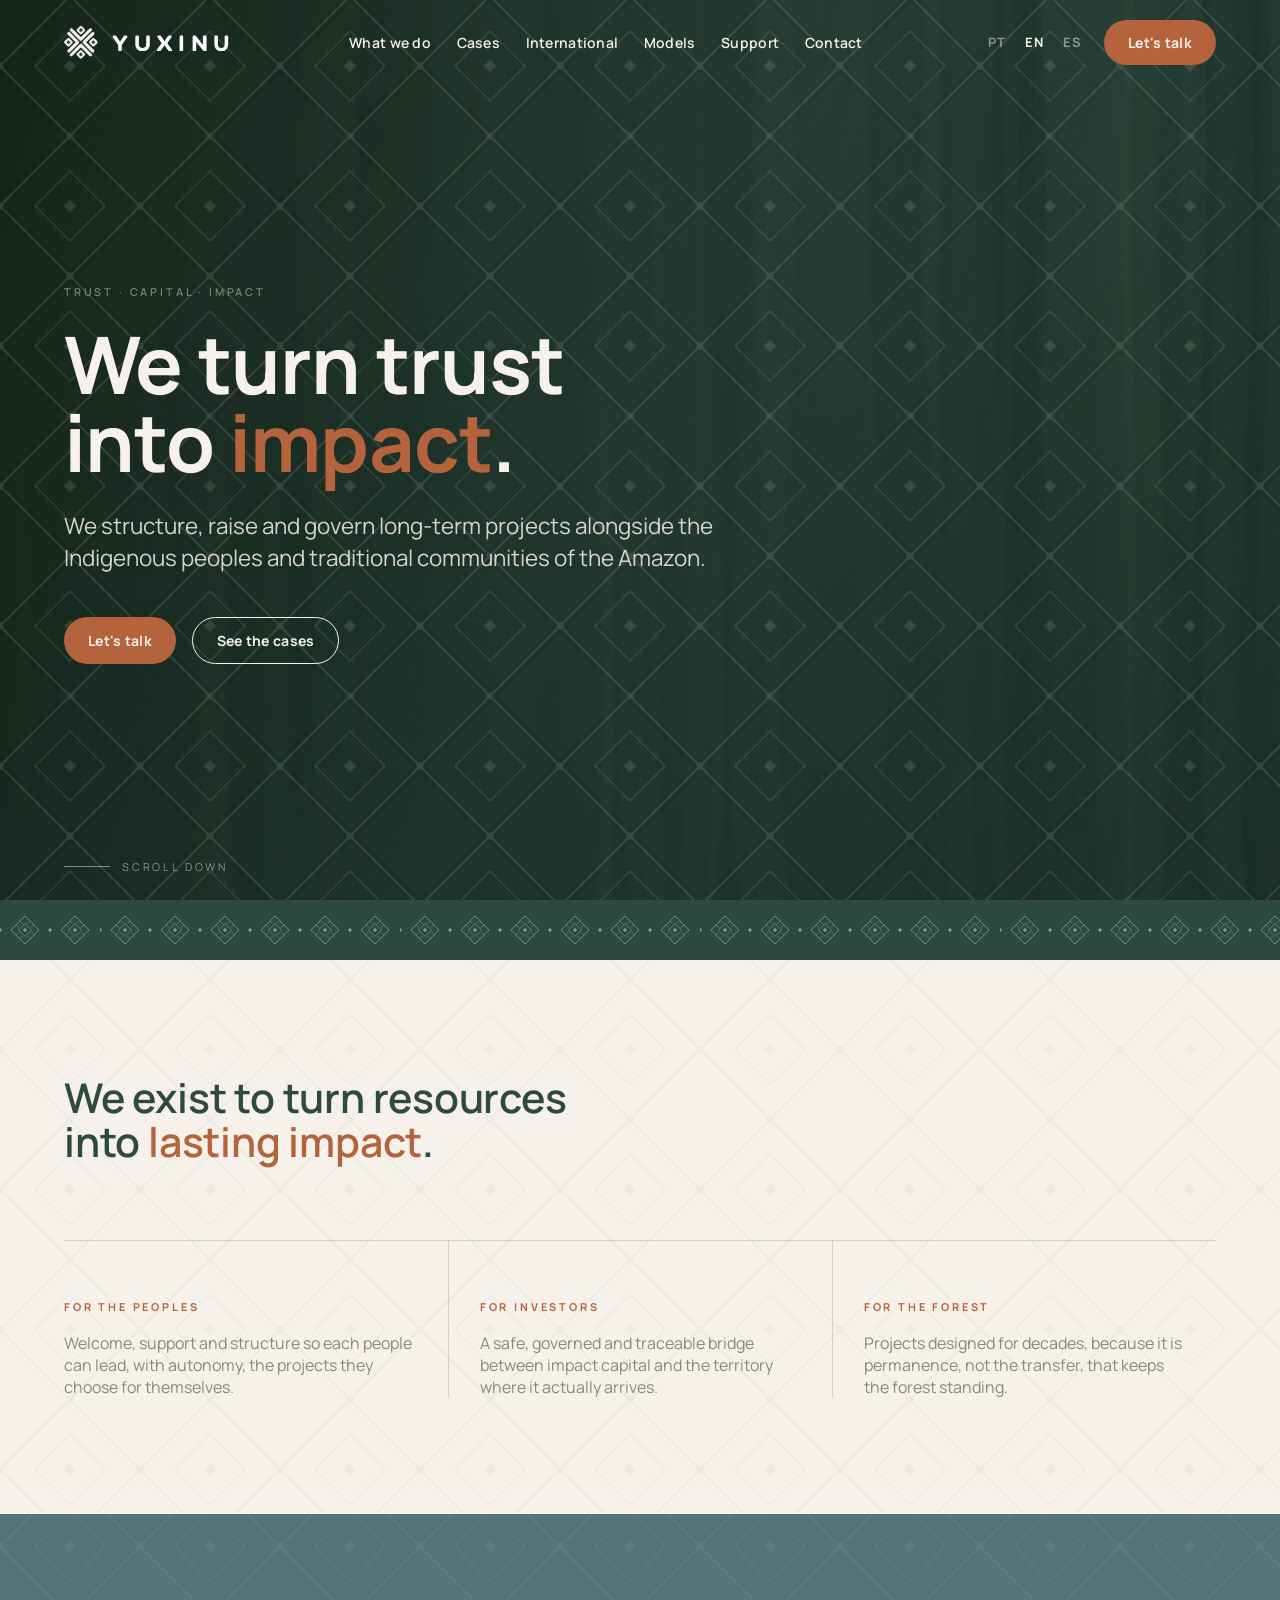
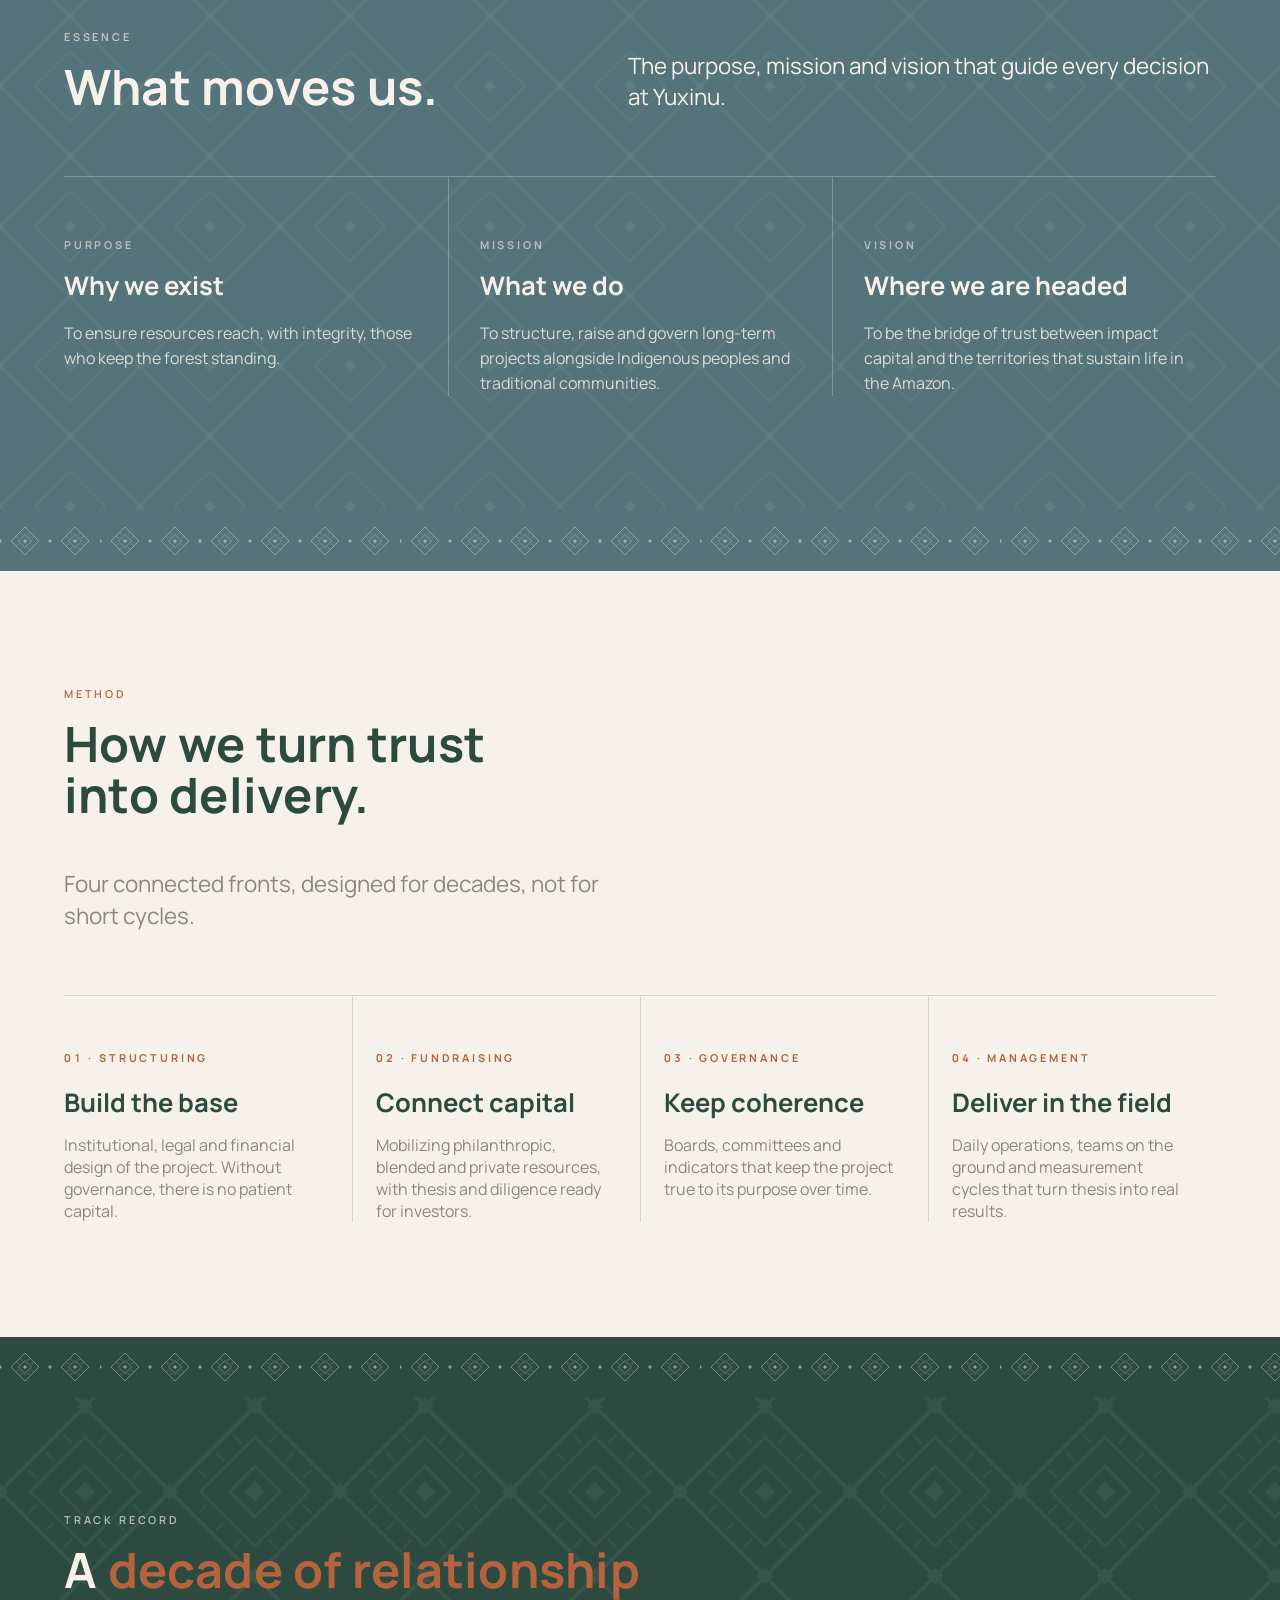
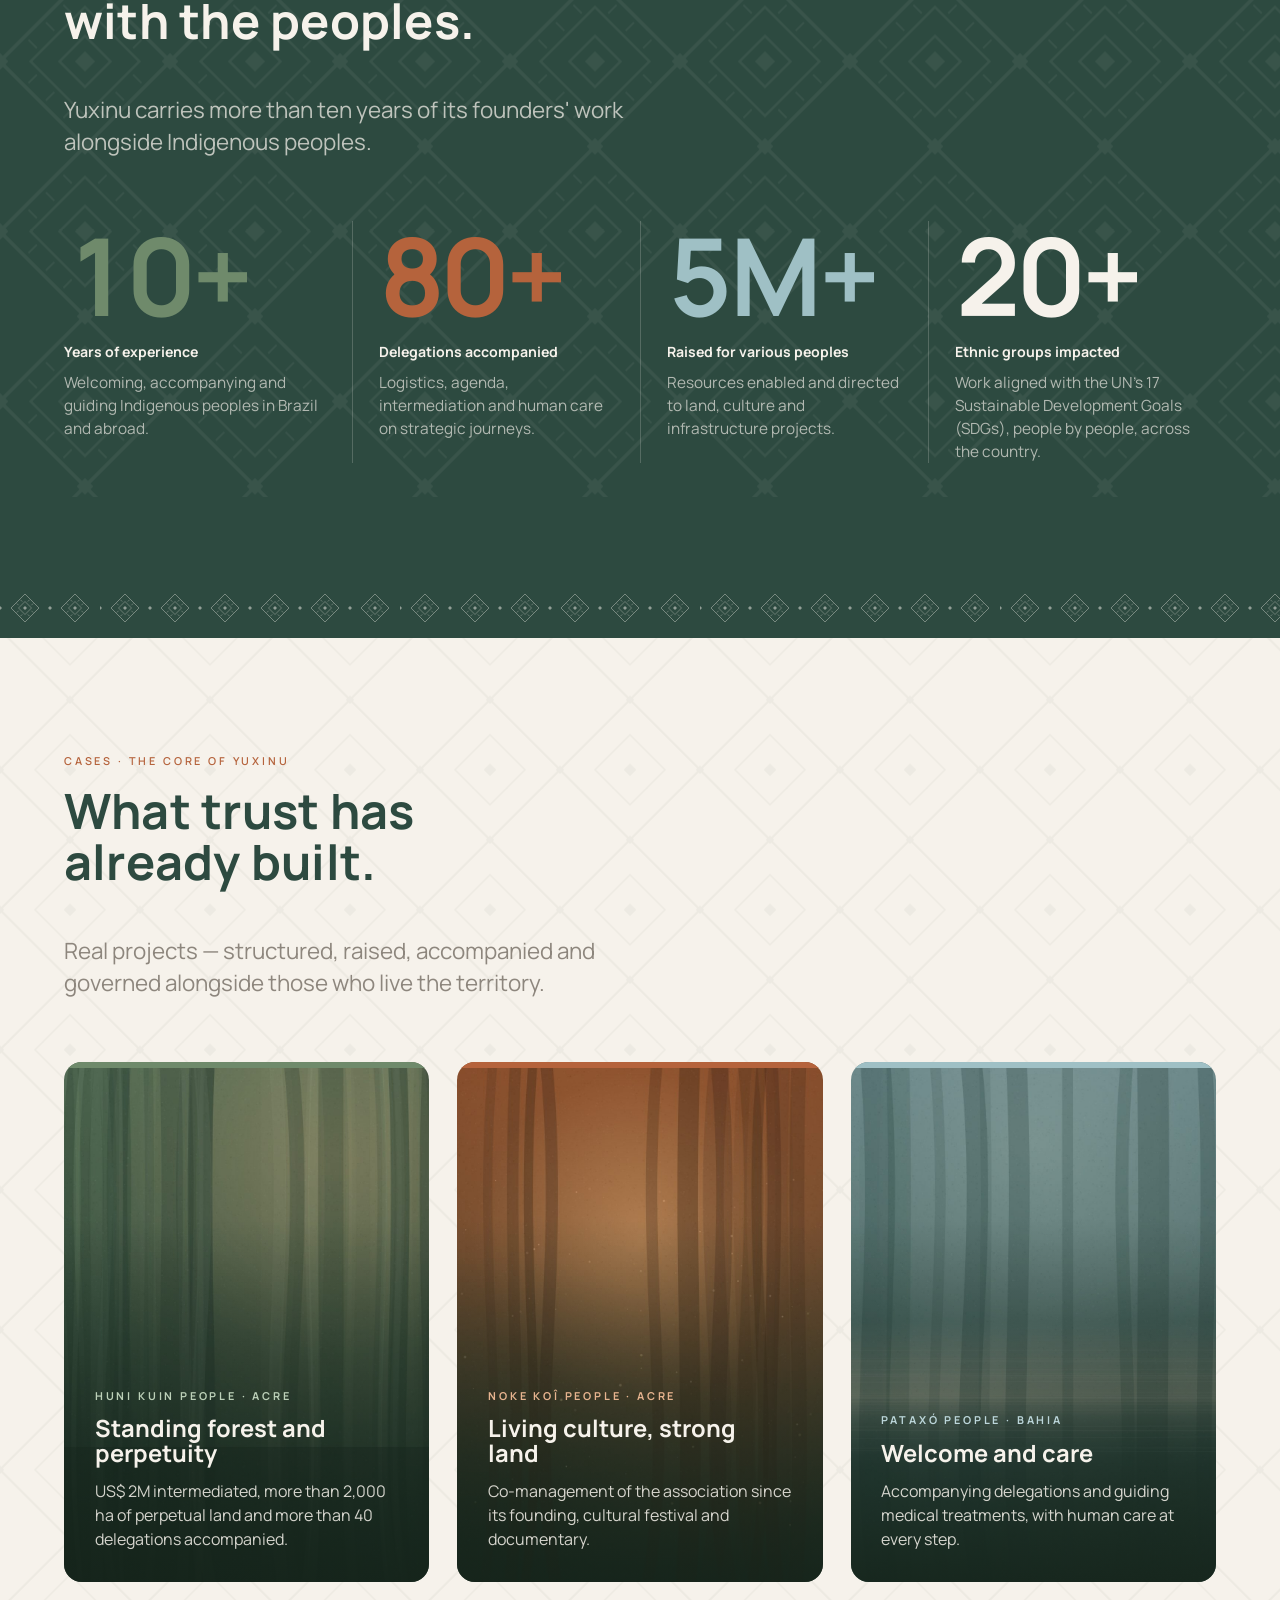
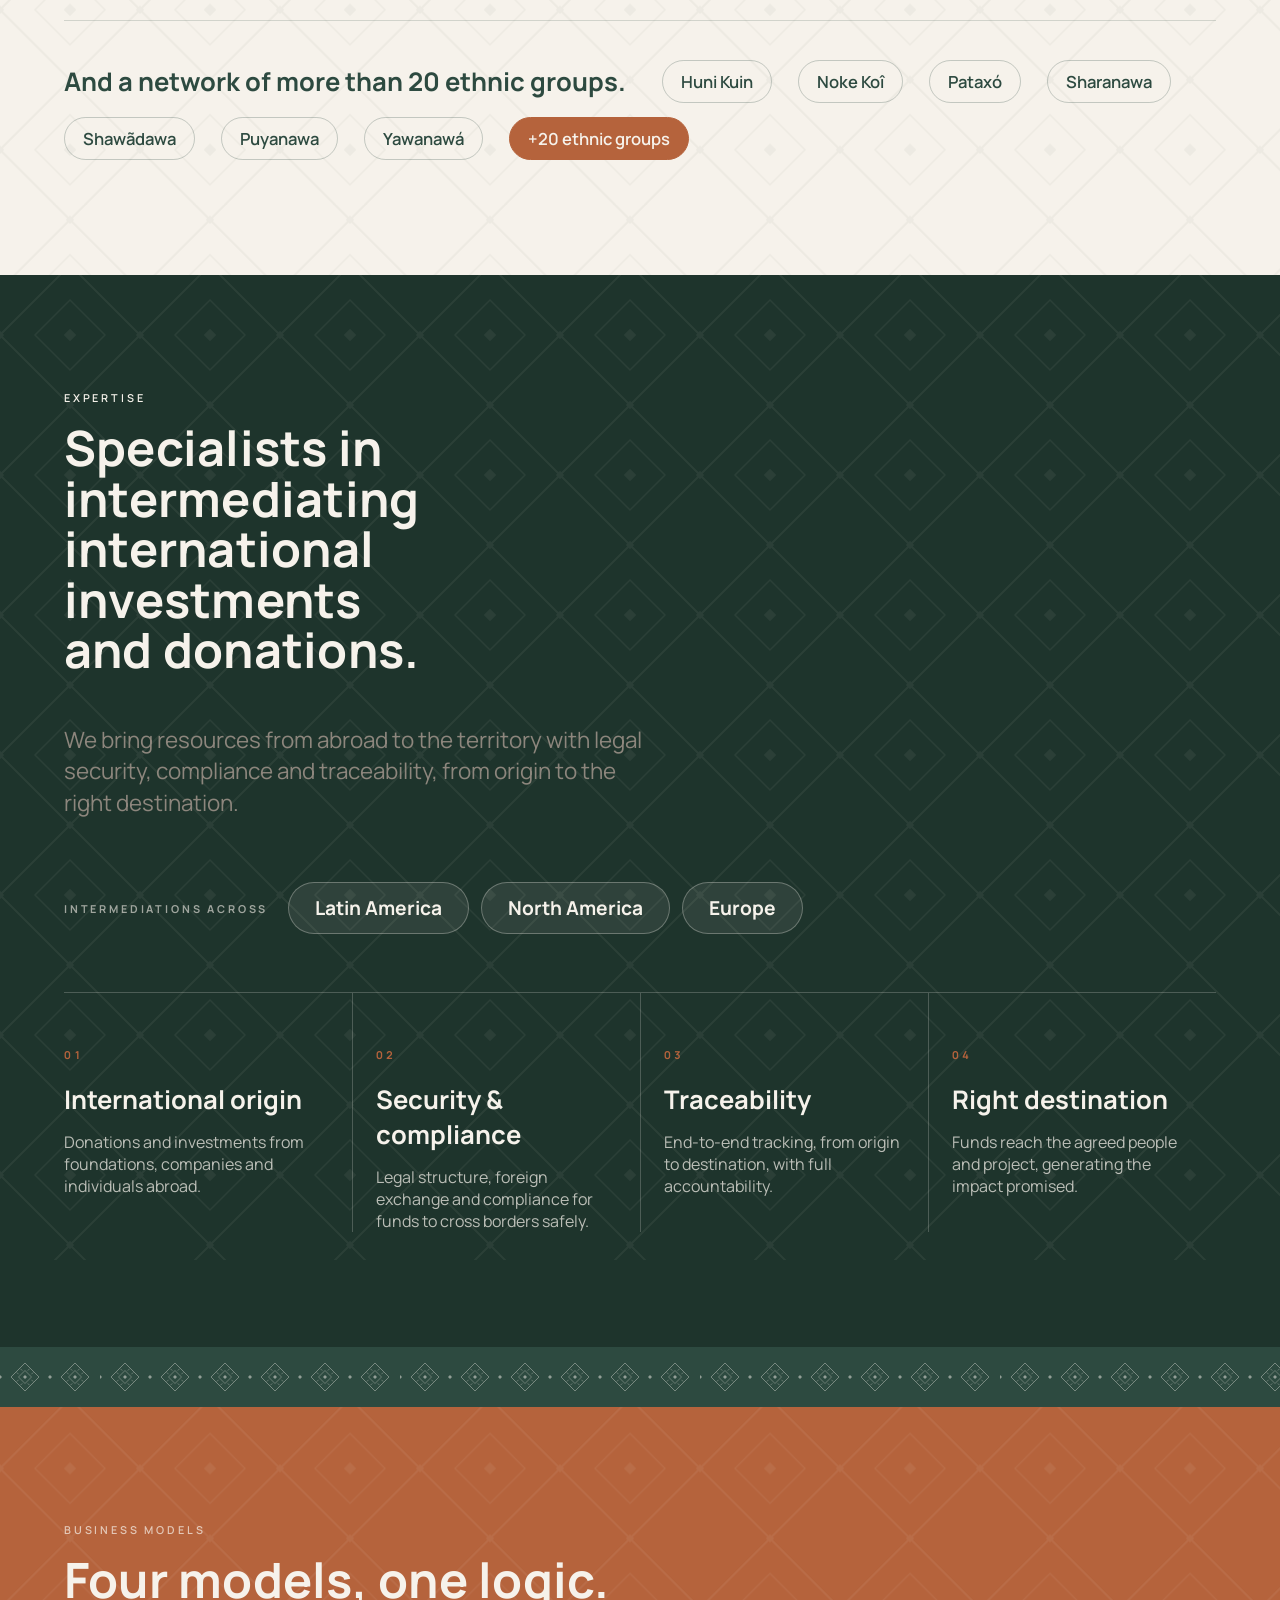
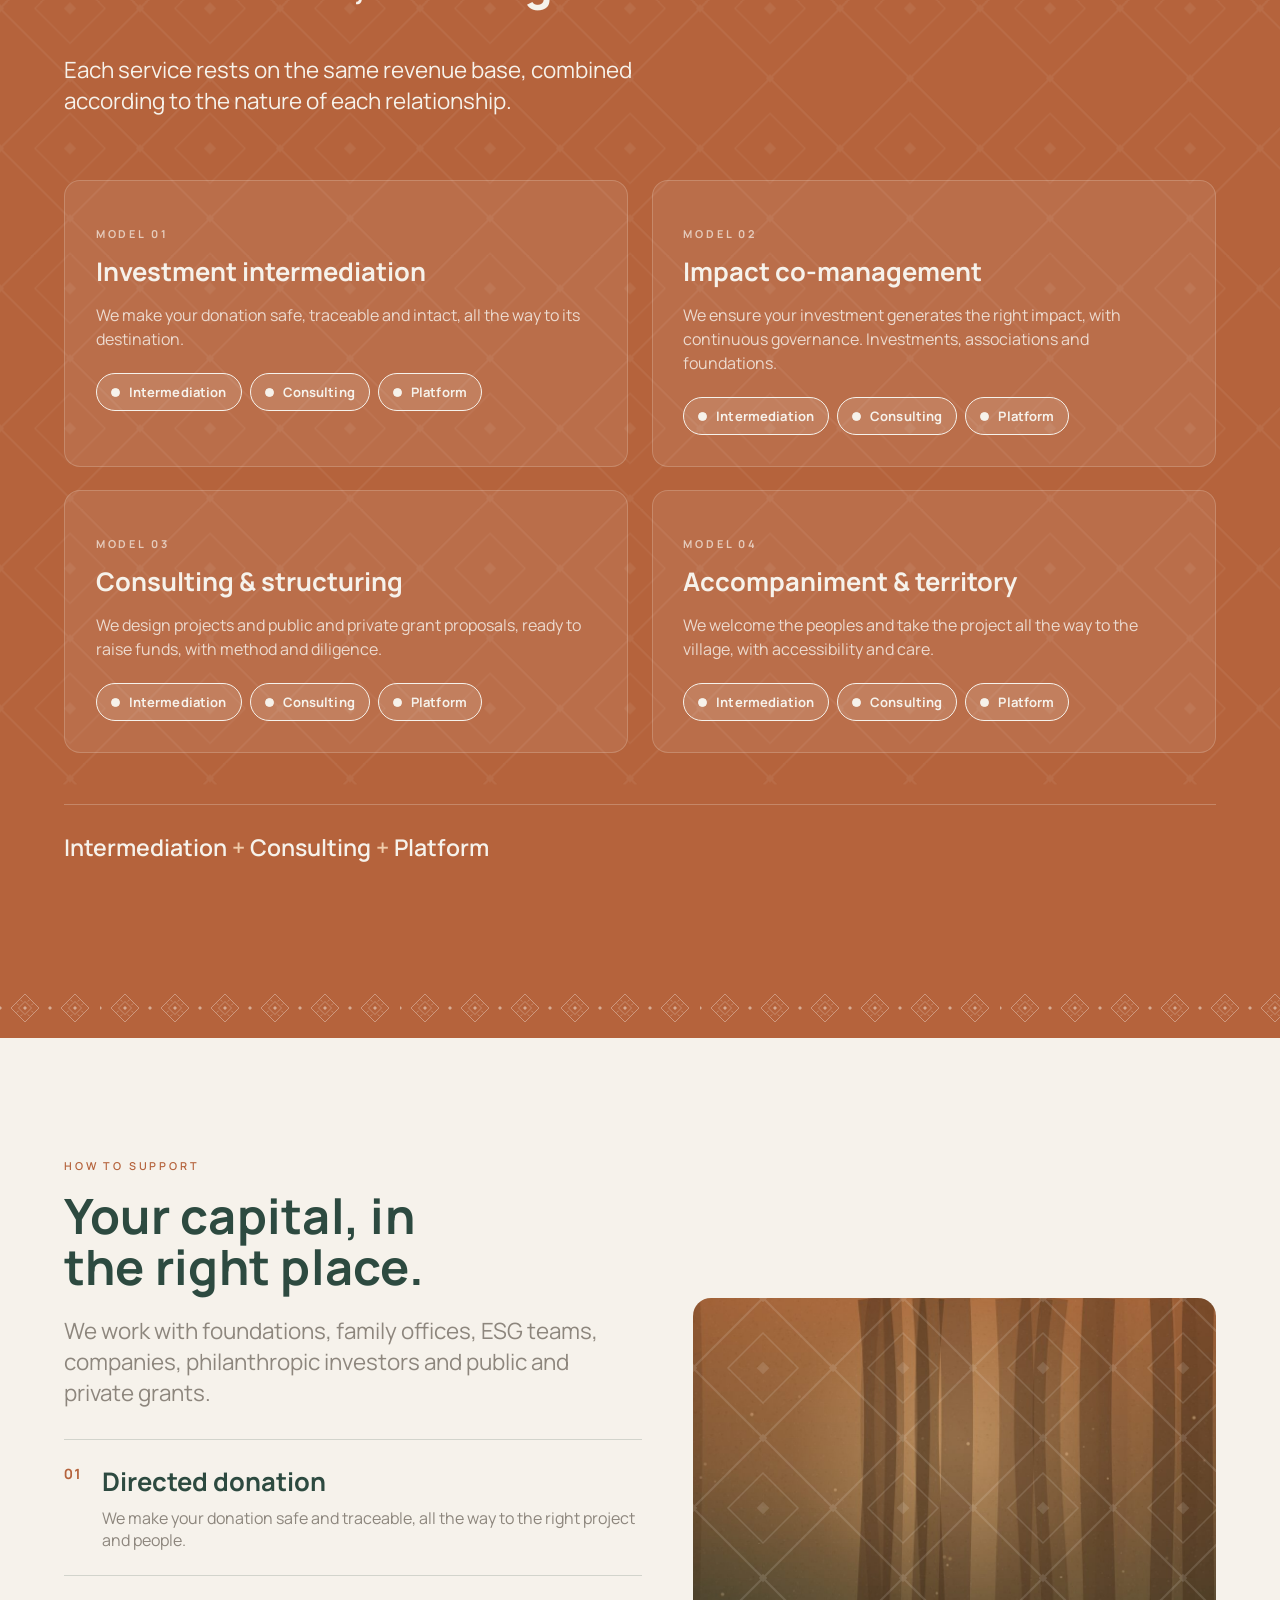
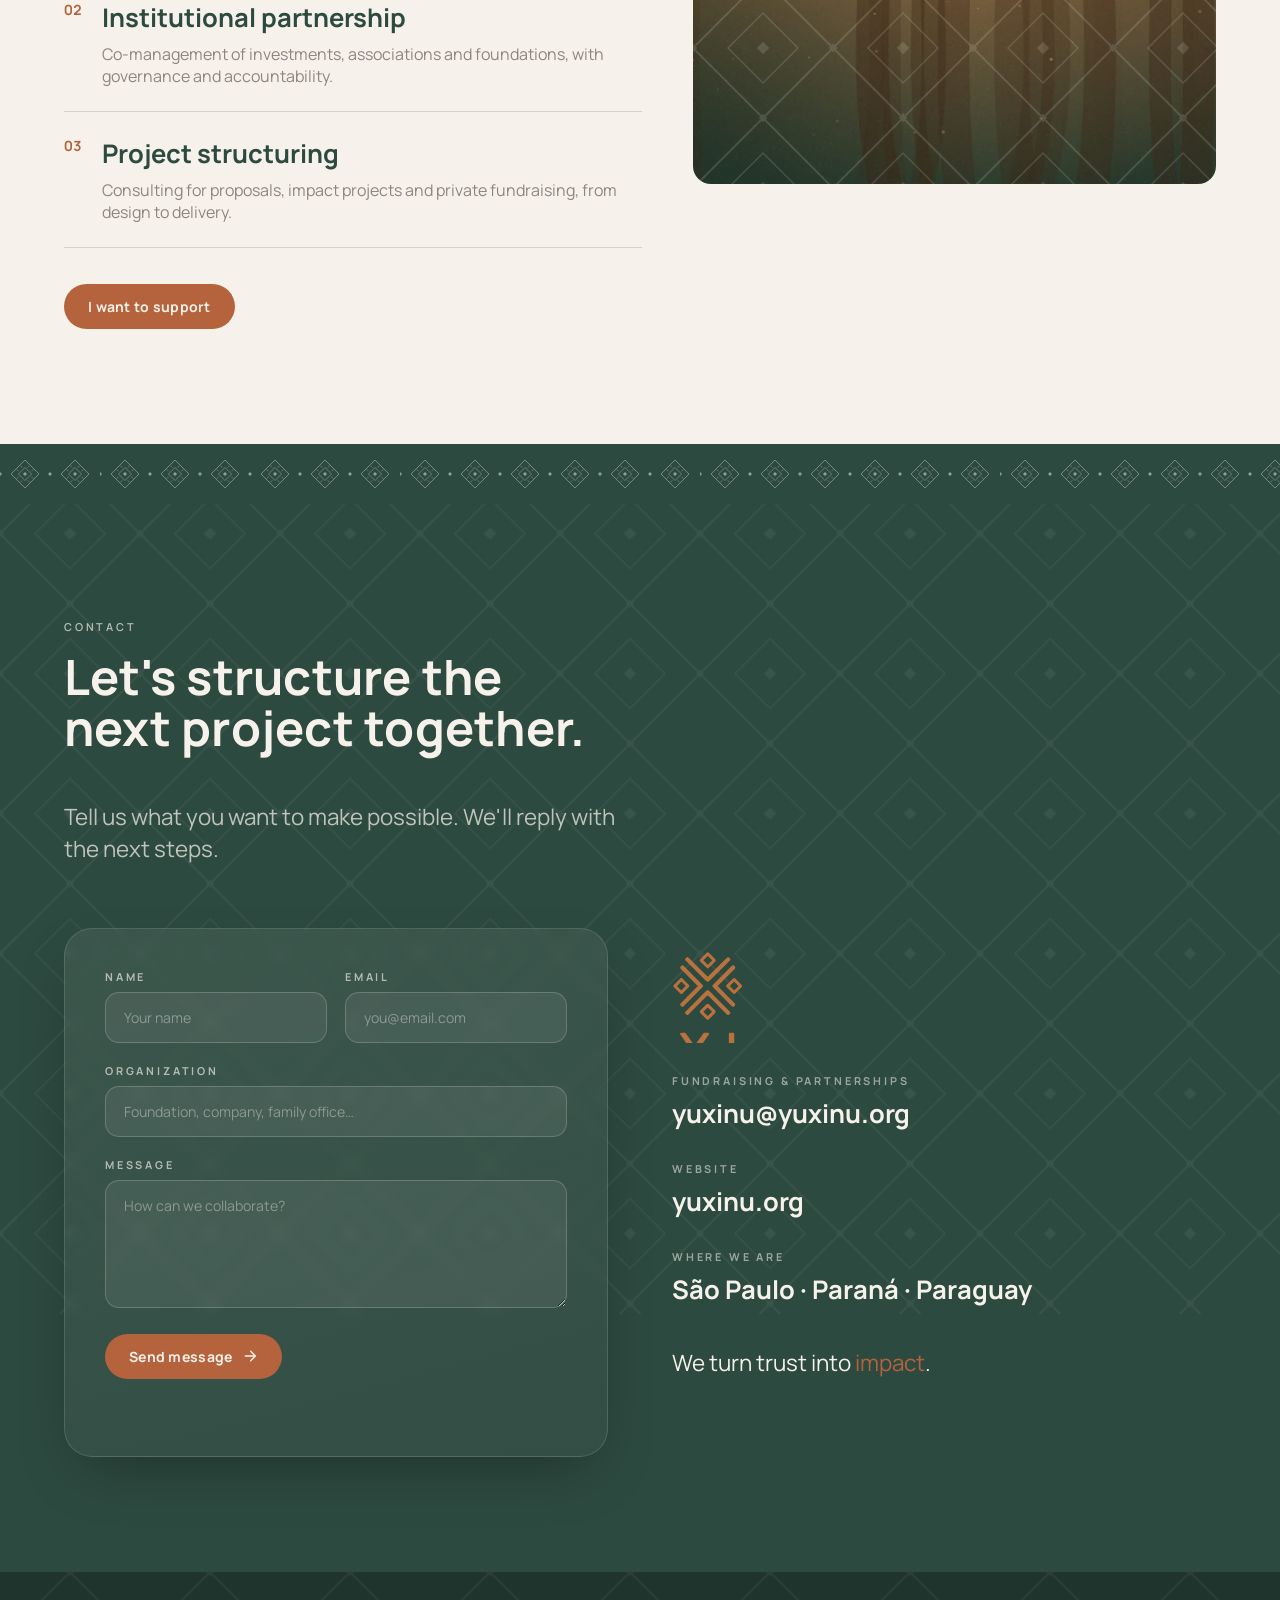
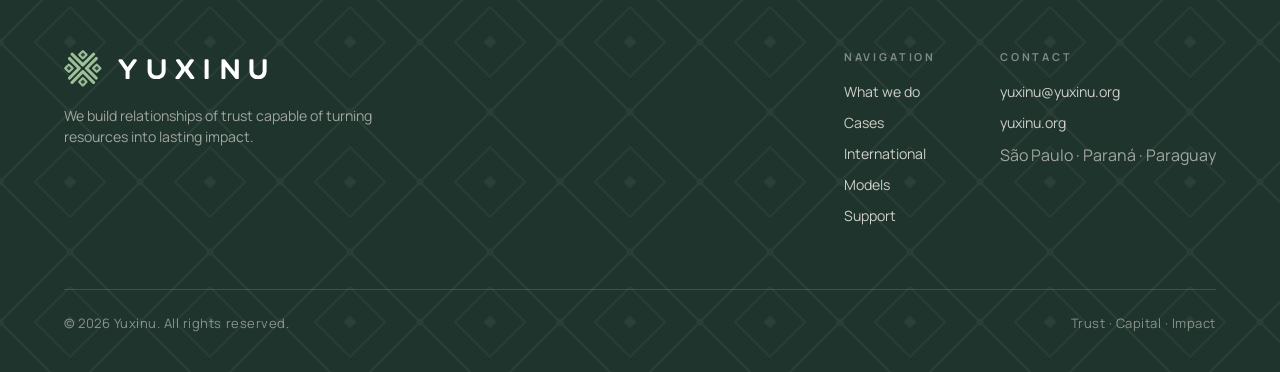
==== commit a1e87f5f: "Atualiza números, cases, formulário e anima o banner inicial - Números: 5M+ captados (era 12M+), 20+" ====
--- a/index.html
+++ b/index.html
@@ -104,7 +104,9 @@
 
 <!-- ============ HERO ============ -->
 <section id="inicio" class="hero">
-  <div class="photo" style="background-image:url(&quot;/assets/a933c792-b608-4adb-b0ee-6b280b68e118.jpg&quot;)" data-parallax="0.08" role="img" aria-label="Floresta amazônica preservada"></div>
+  <div class="photo" data-parallax="0.08" role="img" aria-label="Floresta amazônica preservada">
+    <div class="photo-img" style="background-image:url(&quot;/assets/a933c792-b608-4adb-b0ee-6b280b68e118.jpg&quot;)"></div>
+  </div>
   <div class="veil"></div>
   <div class="kene kene-light" data-parallax="0.05" aria-hidden="true"></div>
   <div class="wrap">
@@ -190,8 +192,8 @@
     <div class="nums">
       <div class="cell reveal d1"><div class="big u-folha" data-to="10" data-suf="+">10+</div><p class="lbl" data-i18n="num.l1">Anos de experiência</p><p class="desc" data-i18n="num.d1">Acolhimento, acompanhamento e direcionamento de povos originários no Brasil e no exterior.</p></div>
       <div class="cell reveal d2"><div class="big u-terra" data-to="80" data-suf="+">80+</div><p class="lbl" data-i18n="num.l2">Comitivas acompanhadas</p><p class="desc" data-i18n="num.d2">Logística, agenda, intermediação e cuidado humano em viagens estratégicas.</p></div>
-      <div class="cell reveal d3"><div class="big u-rio" data-to="12" data-suf="M+">12M+</div><p class="lbl" data-i18n="num.l3">Captados para diversos povos</p><p class="desc" data-i18n="num.d3">Recursos viabilizados e direcionados a projetos de território, cultura e infraestrutura.</p></div>
-      <div class="cell reveal d4"><div class="big u-areia" style="font-size:clamp(34px,4.4vw,60px);line-height:1.04" data-i18n="num.dezenas">Dezenas</div><p class="lbl" data-i18n="num.l4">Povos impactados</p><p class="desc" data-i18n="num.d4">Uma rede de relação que segue crescendo, povo a povo, em todo o país.</p></div>
+      <div class="cell reveal d3"><div class="big u-rio" data-to="5" data-suf="M+">5M+</div><p class="lbl" data-i18n="num.l3">Captados para diversos povos</p><p class="desc" data-i18n="num.d3">Recursos viabilizados e direcionados a projetos de território, cultura e infraestrutura.</p></div>
+      <div class="cell reveal d4"><div class="big u-areia" data-to="20" data-suf="+">20+</div><p class="lbl" data-i18n="num.l4">Etnias impactadas</p><p class="desc" data-i18n="num.d4">Uma rede de relação que segue crescendo, povo a povo, em todo o país.</p></div>
     </div>
   </div>
 </section>
@@ -239,7 +241,7 @@
       </article>
     </div>
     <div class="povos-strip reveal">
-      <span class="lead-min" data-i18n="povos.lead">E uma rede de dezenas de povos.</span>
+      <span class="lead-min" data-i18n="povos.lead">E uma rede de mais de 20 etnias.</span>
       <span class="chip">Huni Kuin</span>
       <span class="chip">Noke Koî</span>
       <span class="chip">Pataxó</span>
@@ -247,7 +249,7 @@
       <span class="chip">Shawãdawa</span>
       <span class="chip">Puyanawa</span>
       <span class="chip">Yawanawá</span>
-      <span class="chip more" data-i18n="povos.more">+ dezenas de povos</span>
+      <span class="chip more" data-i18n="povos.more">+ de 20 etnias</span>
     </div>
   </div>
 </section>
@@ -386,7 +388,10 @@
         </div>
         <div class="field"><label for="f-org" data-i18n="form.org">Organização</label><input id="f-org" type="text" name="org" autocomplete="organization" data-i18n-ph="form.org_ph" placeholder="Fundação, empresa, family office…"></div>
         <div class="field"><label for="f-msg" data-i18n="form.msg">Mensagem</label><textarea id="f-msg" name="msg" data-i18n-ph="form.msg_ph" placeholder="Como podemos colaborar?" required></textarea></div>
-        <button type="submit" class="cta-btn submit" data-i18n="form.send">Enviar mensagem</button>
+        <button type="submit" class="cta-btn submit">
+          <span data-i18n="form.send">Enviar mensagem</span>
+          <svg class="submit-icon" viewBox="0 0 24 24" width="16" height="16" fill="none" stroke="currentColor" stroke-width="2.2" stroke-linecap="round" stroke-linejoin="round" aria-hidden="true"><path d="M5 12h14M13 5l7 7-7 7"/></svg>
+        </button>
         <p class="form-status" role="status" aria-live="polite"></p>
       </form>
       <div class="contact-info reveal d1">
@@ -436,6 +441,11 @@
   </div>
 </footer>
 
+<a href="#contato" class="fab-contact" id="fab-contact" aria-label="Contato" data-i18n-aria="fab.aria">
+  <svg viewBox="0 0 24 24" width="22" height="22" fill="none" stroke="currentColor" stroke-width="2" stroke-linecap="round" stroke-linejoin="round" aria-hidden="true"><path d="M21 15a2 2 0 0 1-2 2H7l-4 4V5a2 2 0 0 1 2-2h14a2 2 0 0 1 2 2z"/></svg>
+  <span class="fab-label" data-i18n="fab.label">Fale conosco</span>
+</a>
+
 <script src="/js/i18n.js" defer></script>
 <script src="/js/interactions.js" defer></script>
 </body>
--- a/css/main.css
+++ b/css/main.css
@@ -184,11 +184,17 @@
    HERO
    ============================================================ */
 .hero{ min-height:100svh; display:flex; align-items:center; background:var(--verde-900); color:var(--areia); }
-.hero .photo{ position:absolute; top:-12%; left:0; right:0; height:124%; z-index:0; opacity:.55;
-  background:center/cover no-repeat; }
+.hero .photo{ position:absolute; top:-12%; left:0; right:0; height:124%; z-index:0; opacity:.55; overflow:hidden; }
+.hero .photo-img{ position:absolute; inset:0; background:center/cover no-repeat; transform:scale(1.001); }
 .hero .veil{ position:absolute; inset:0; z-index:0;
   background:linear-gradient(110deg, rgba(20,34,25,.92) 0%, rgba(30,52,44,.7) 48%, rgba(30,52,44,.25) 100%); }
 .hero .kene{ opacity:.12; z-index:0; }
+@media (prefers-reduced-motion:no-preference){
+  .hero .photo-img{ animation:heroZoom 24s ease-in-out infinite alternate; }
+  .hero .kene{ animation:heroKeneDrift 60s linear infinite; }
+}
+@keyframes heroZoom{ from{ transform:scale(1); } to{ transform:scale(1.08); } }
+@keyframes heroKeneDrift{ from{ background-position:0 0; } to{ background-position:140px 140px; } }
 .hero .wrap{ position:relative; z-index:2; padding-top:calc(var(--nav-h) + 4vh); padding-bottom:8vh; width:100%; }
 .hero .eyebrow{ color:var(--folha); margin-bottom:26px; }
 .hero h1{ font-size:var(--fs-hero); font-weight:700; line-height:.98; letter-spacing:-.01em; max-width:15ch; text-wrap:balance; }
@@ -313,19 +319,50 @@
 
 /* ---------- Contato ---------- */
 .contact-grid{ display:grid; grid-template-columns:1fr 1fr; gap:clamp(36px,5vw,90px); }
-.form{ display:flex; flex-direction:column; gap:18px; }
+.form{
+  display:flex; flex-direction:column; gap:20px;
+  background:linear-gradient(165deg, rgba(246,242,235,.07), rgba(246,242,235,.03));
+  border:1px solid rgba(246,242,235,.14); border-radius:28px;
+  padding:clamp(24px,3.2vw,40px);
+  box-shadow:0 24px 60px -20px rgba(0,0,0,.35);
+  backdrop-filter:blur(6px);
+}
 .form .row{ display:grid; grid-template-columns:1fr 1fr; gap:18px; }
 .field{ display:flex; flex-direction:column; gap:8px; }
 .field label{ font-size:var(--fs-eyebrow); letter-spacing:var(--track); text-transform:uppercase; font-weight:700; color:rgba(246,242,235,.65); }
 .field input,.field textarea{
-  background:rgba(246,242,235,.06); border:1.5px solid rgba(246,242,235,.22); border-radius:12px;
-  padding:15px 16px; color:var(--areia); font-family:inherit; font-size:var(--fs-body); transition:border-color .3s, background .3s;
+  background:rgba(246,242,235,.07); border:1.5px solid rgba(246,242,235,.2); border-radius:14px;
+  padding:15px 18px; color:var(--areia); font-family:inherit; font-size:var(--fs-body); transition:border-color .3s, background .3s, box-shadow .3s;
 }
 .field input::placeholder,.field textarea::placeholder{ color:rgba(246,242,235,.4); }
-.field input:focus,.field textarea:focus{ outline:none; border-color:var(--terra); background:rgba(246,242,235,.1); }
+.field input:focus,.field textarea:focus{ outline:none; border-color:var(--terra); background:rgba(246,242,235,.11); box-shadow:0 0 0 4px rgba(181,99,60,.18); }
 .field textarea{ min-height:128px; resize:vertical; }
 .form .submit{ align-self:flex-start; margin-top:6px; }
+.form .submit .submit-icon{ transition:transform .3s var(--ease); }
+.form .submit:hover .submit-icon{ transform:translateX(4px); }
+.form .submit:disabled{ opacity:.6; cursor:not-allowed; transform:none; }
 .form-status{ font-size:var(--fs-body); color:#bcd0b8; min-height:1.2em; }
+
+.fab-contact{
+  position:fixed; right:22px; bottom:22px; z-index:90;
+  display:flex; align-items:center; gap:10px;
+  background:var(--terra); color:var(--areia);
+  padding:16px; border-radius:999px;
+  box-shadow:0 14px 34px -10px rgba(0,0,0,.45);
+  opacity:0; visibility:hidden; transform:translateY(14px) scale(.9);
+  transition:opacity .35s var(--ease), visibility .35s, transform .35s var(--ease), background .3s;
+}
+.fab-contact.show{ opacity:1; visibility:visible; transform:translateY(0) scale(1); }
+.fab-contact:hover{ background:var(--terra-700); transform:translateY(-3px) scale(1.03); }
+.fab-contact svg{ flex:none; }
+.fab-contact .fab-label{
+  max-width:0; overflow:hidden; white-space:nowrap; font-weight:700; font-size:14px; transition:max-width .35s var(--ease);
+}
+.fab-contact:hover .fab-label{ max-width:160px; }
+@media (max-width:640px){
+  .fab-contact{ right:16px; bottom:16px; padding:14px; }
+  .fab-contact .fab-label{ display:none; }
+}
 
 .contact-info{ display:flex; flex-direction:column; gap:30px; }
 .contact-info .block .lbl{ font-size:var(--fs-eyebrow); letter-spacing:var(--track); text-transform:uppercase; color:rgba(246,242,235,.55); font-weight:700; }
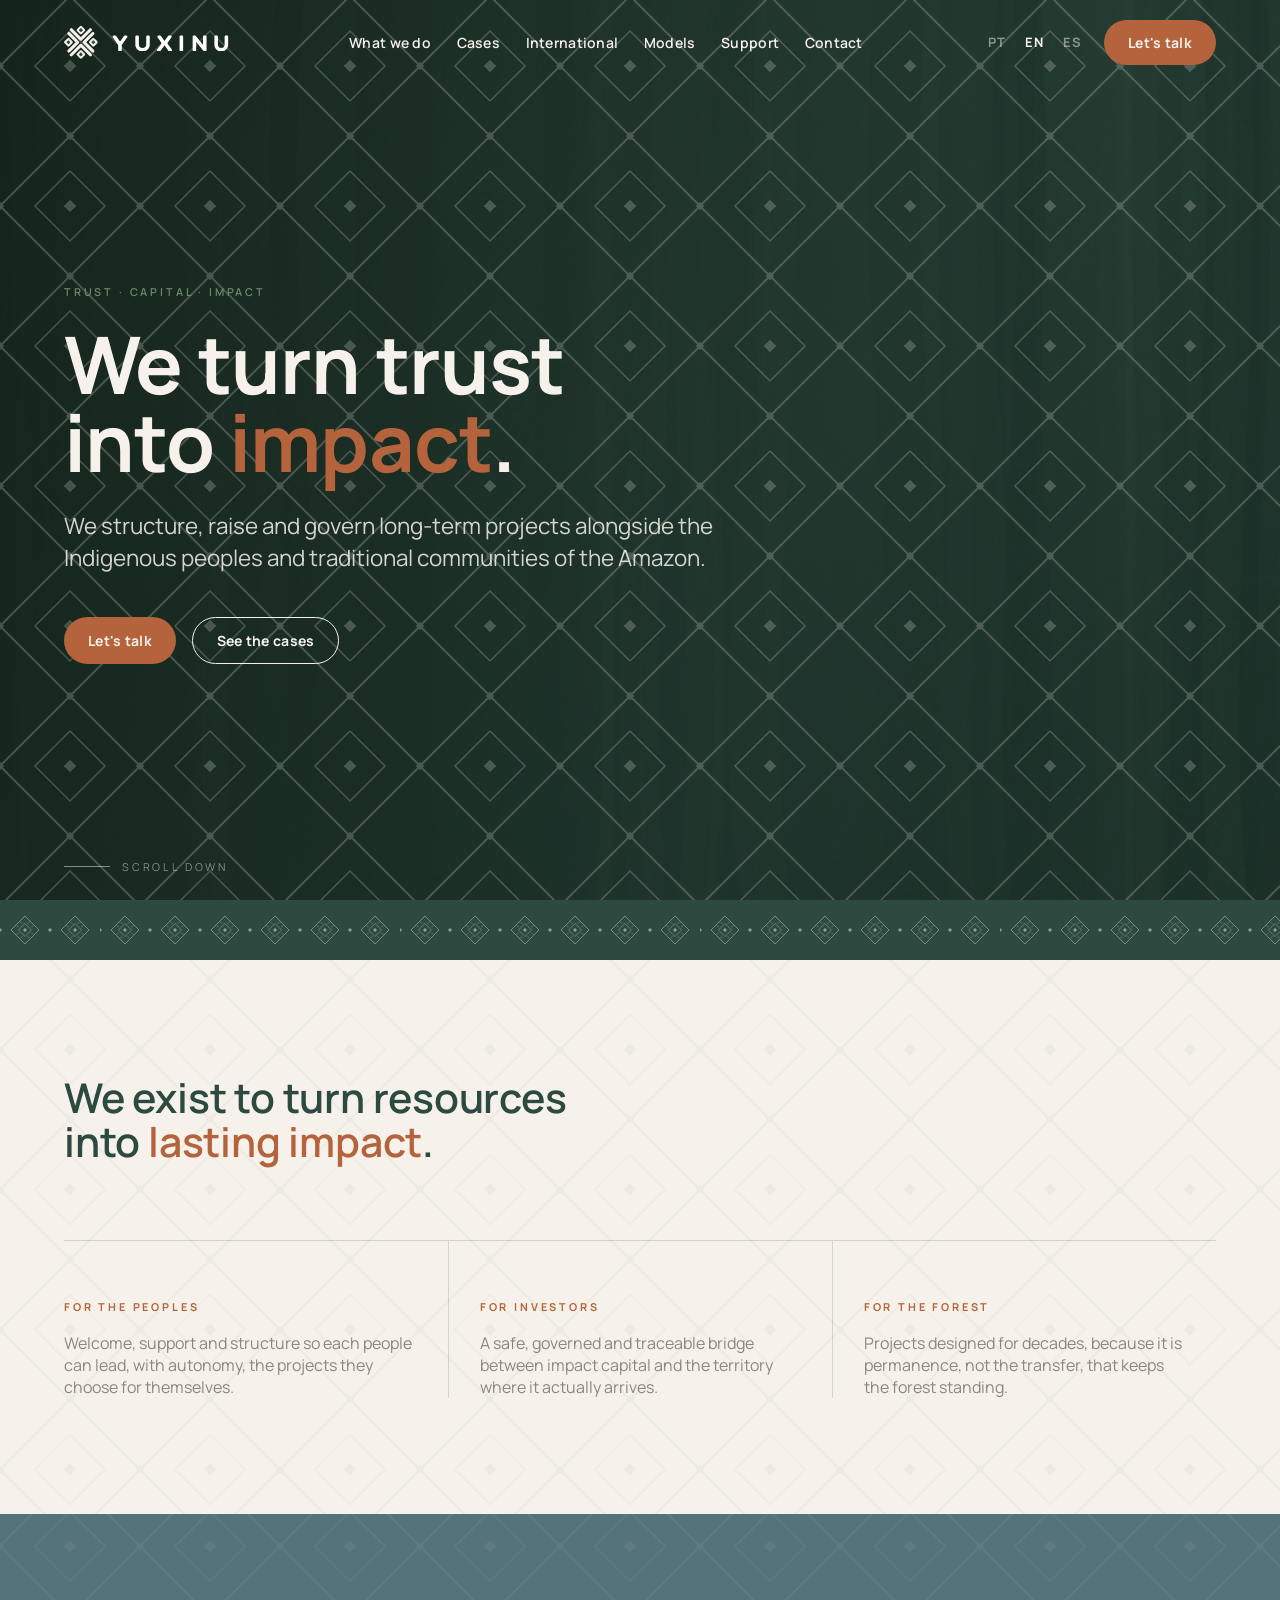
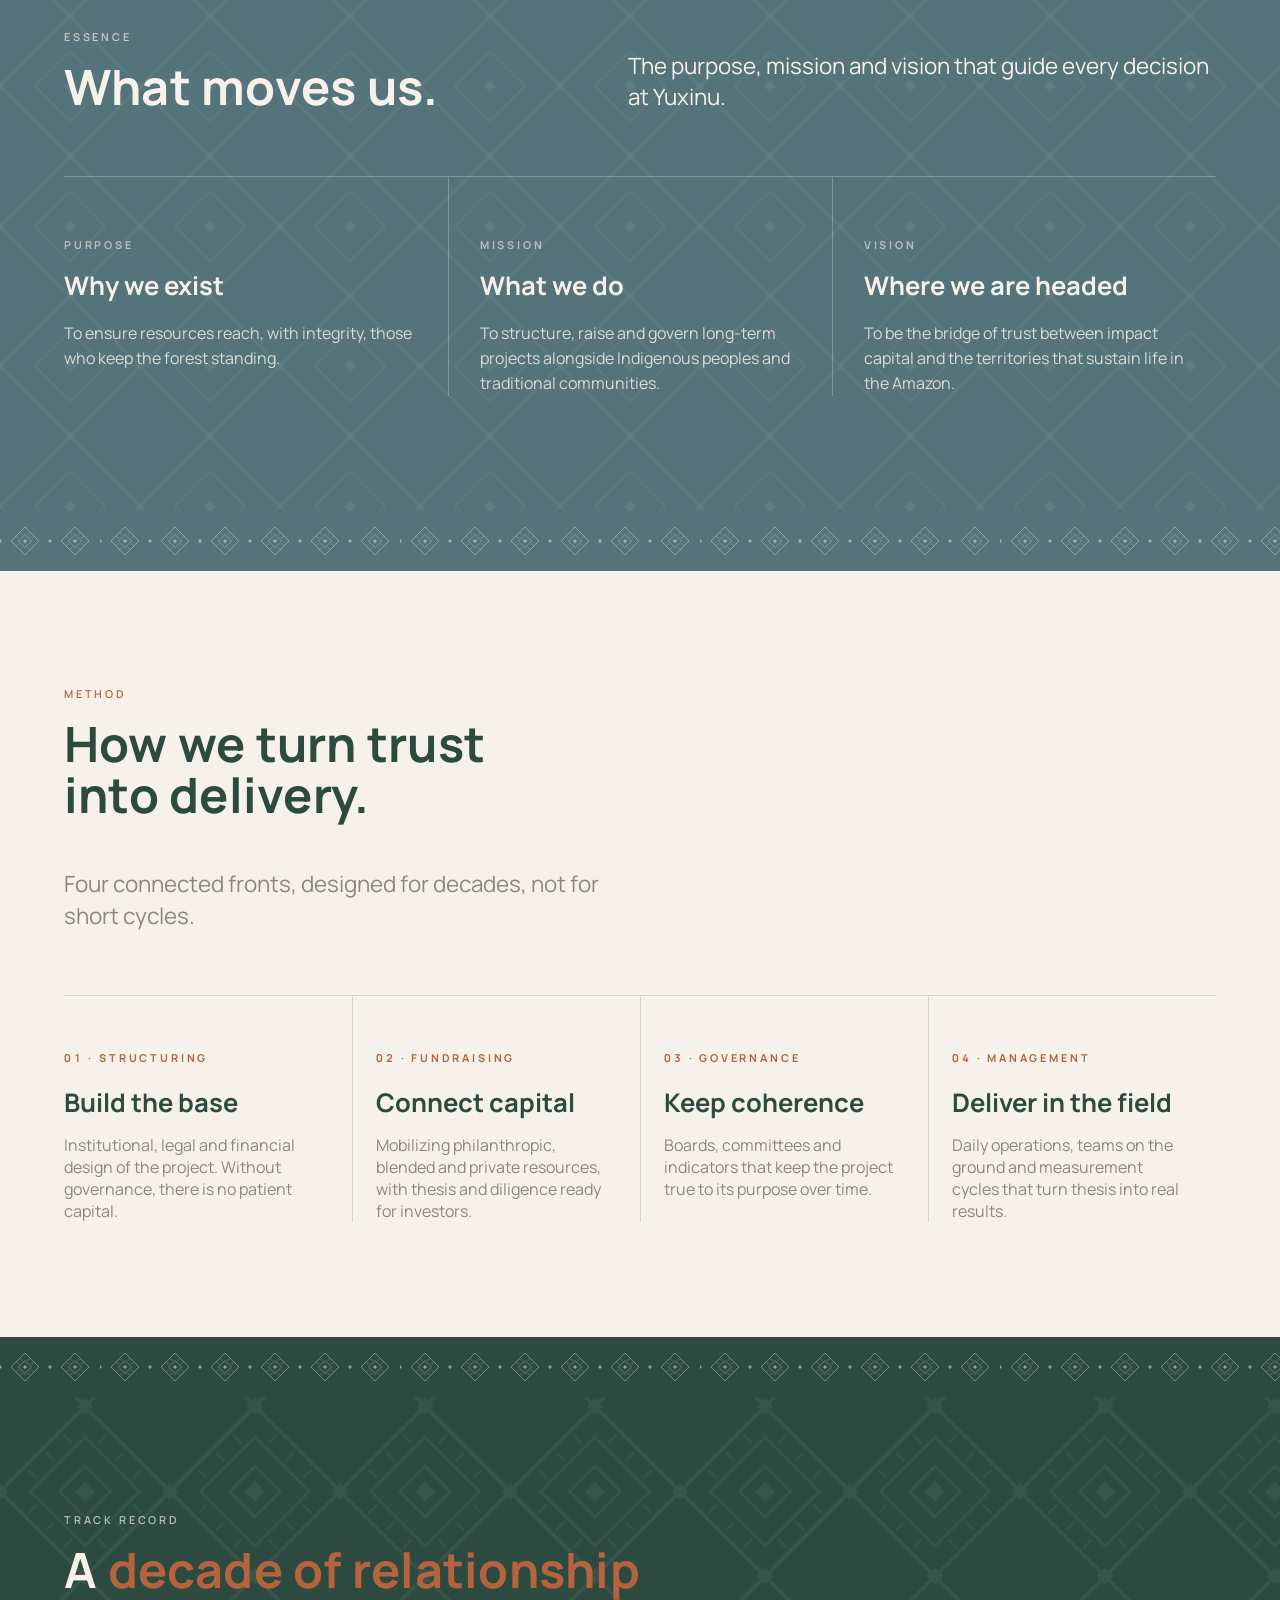
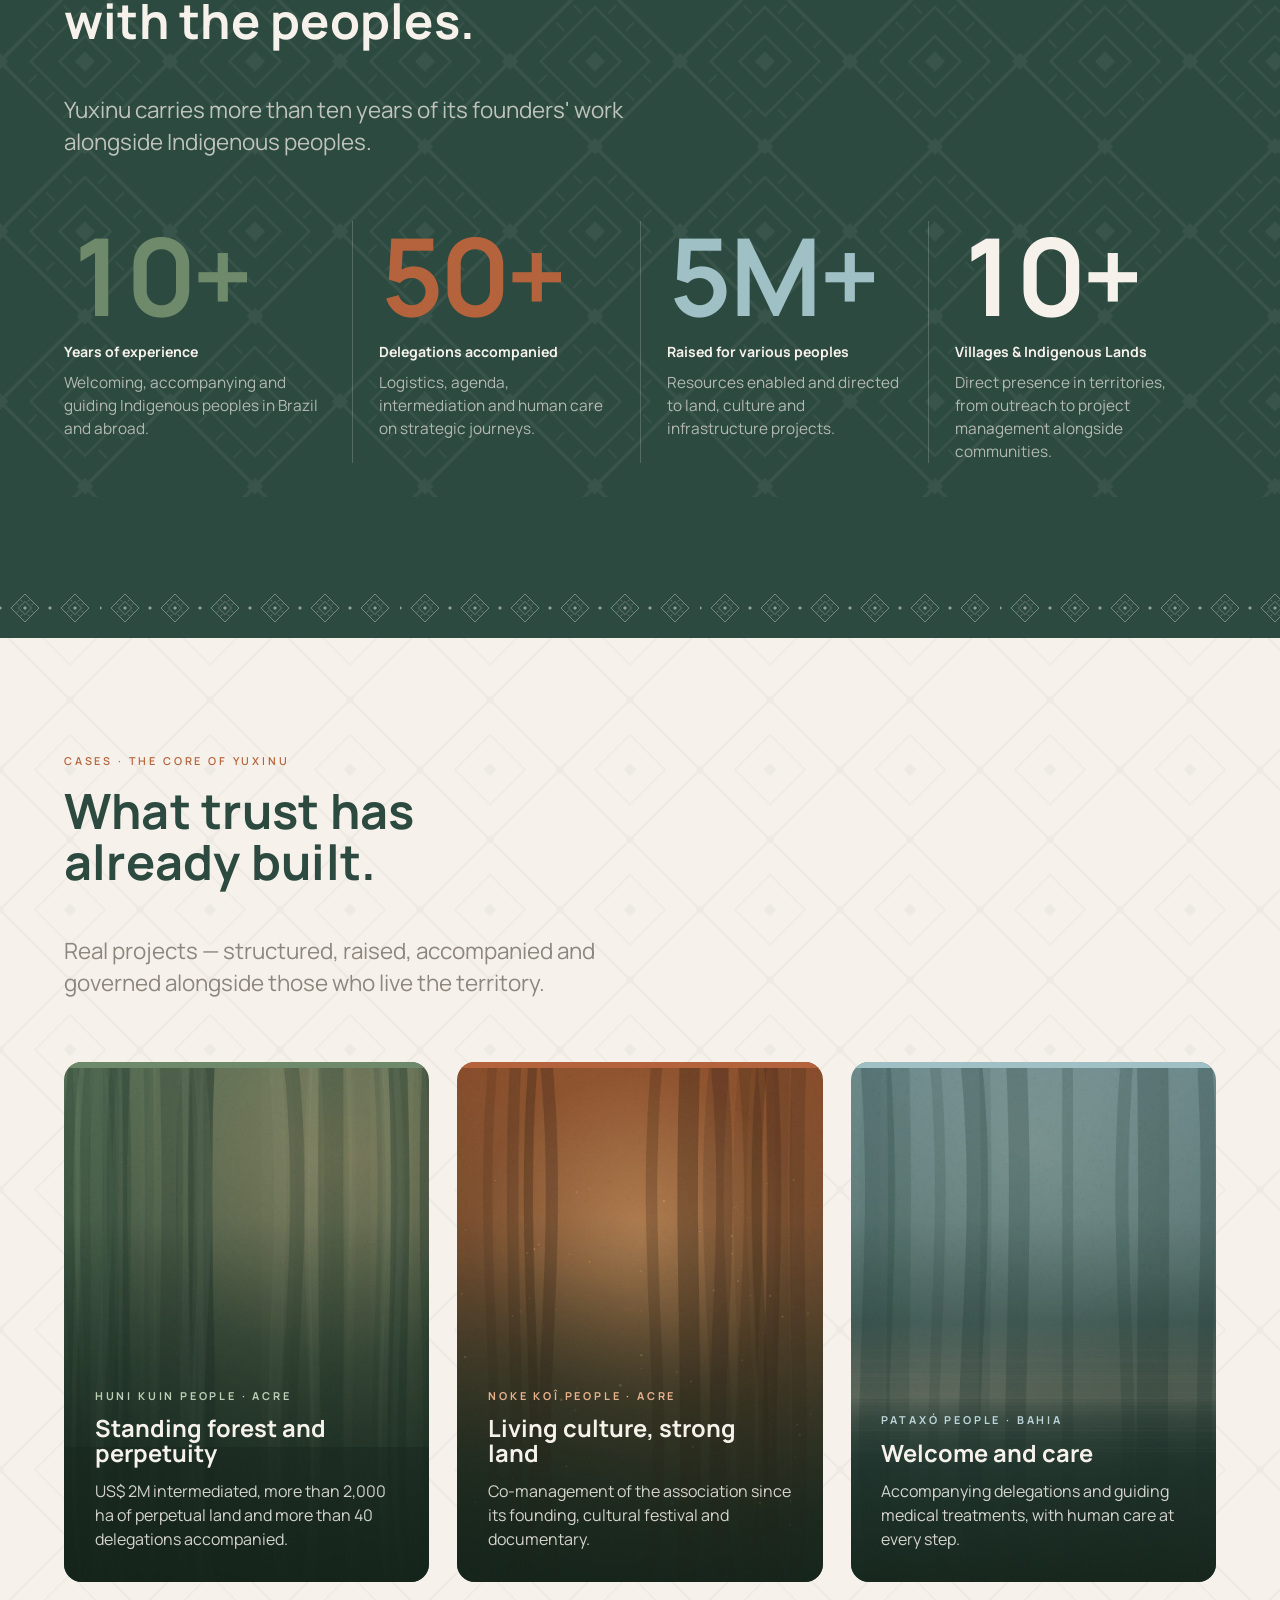
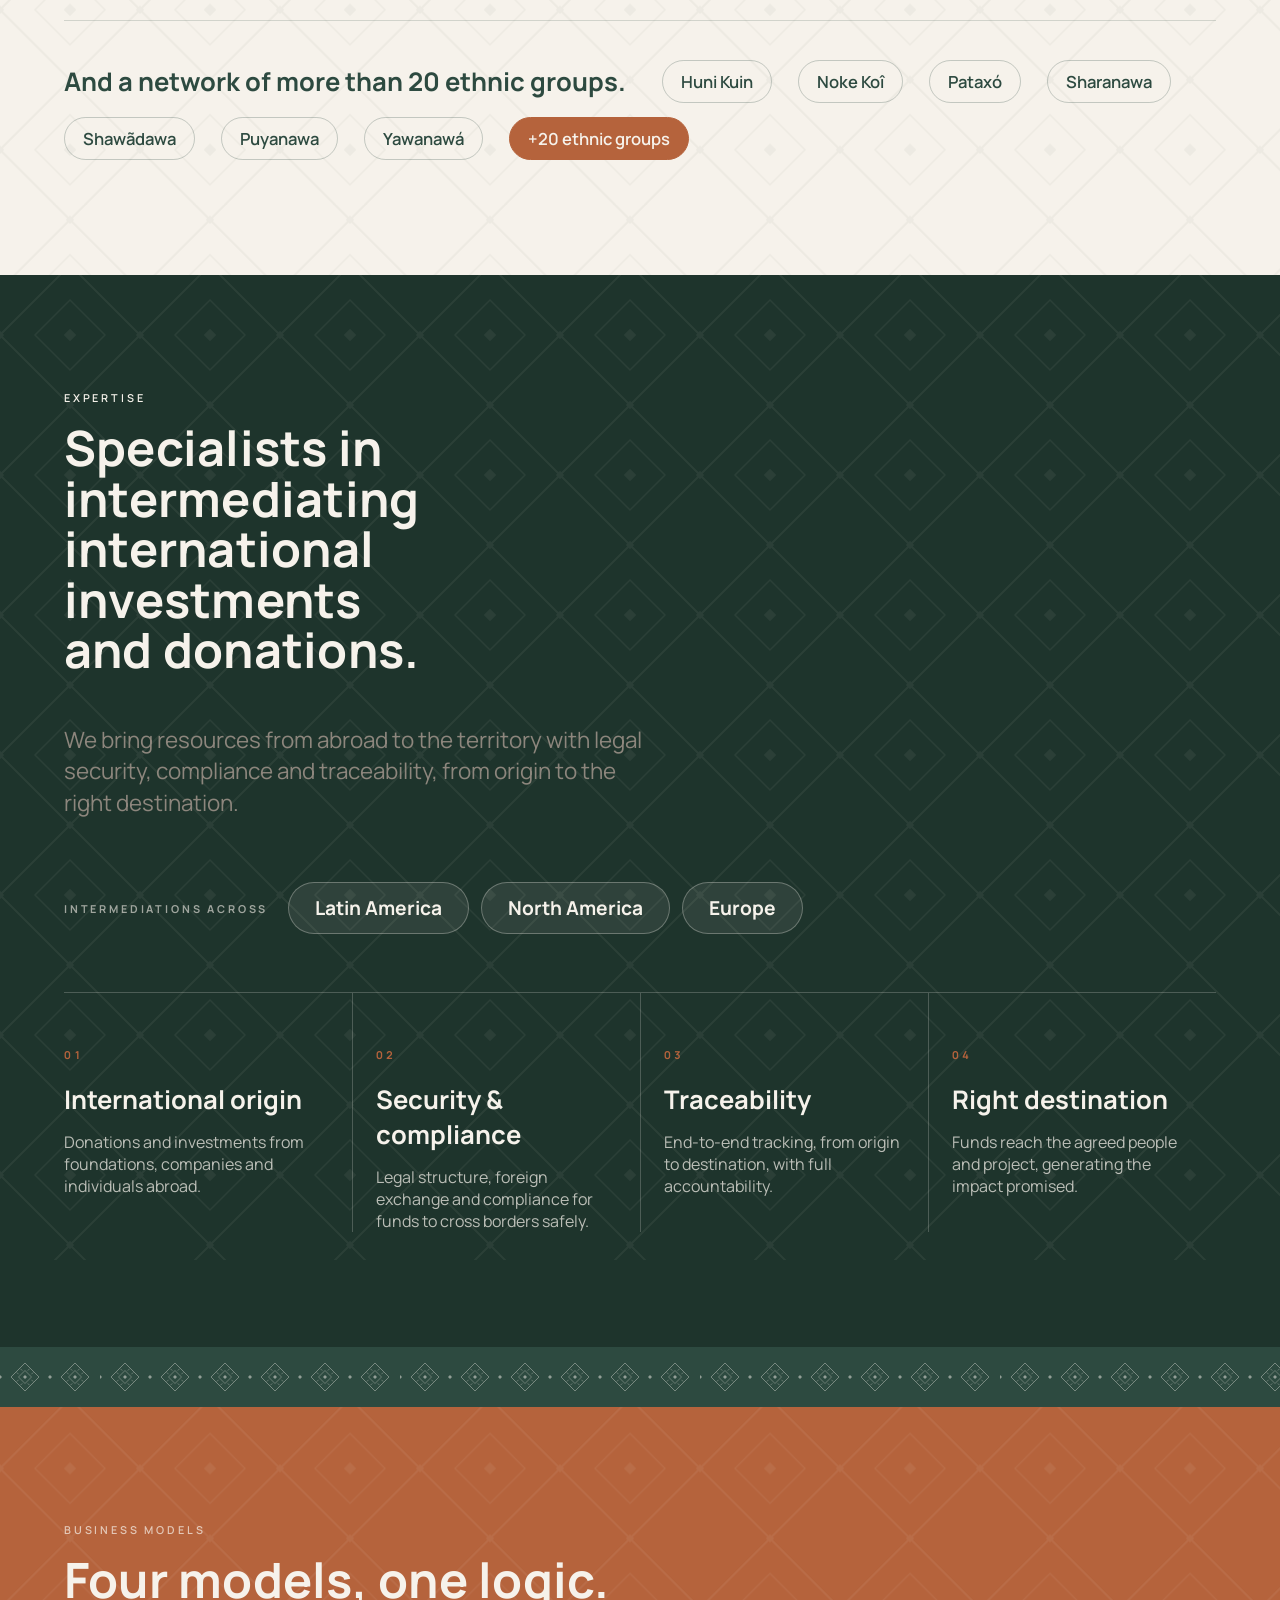
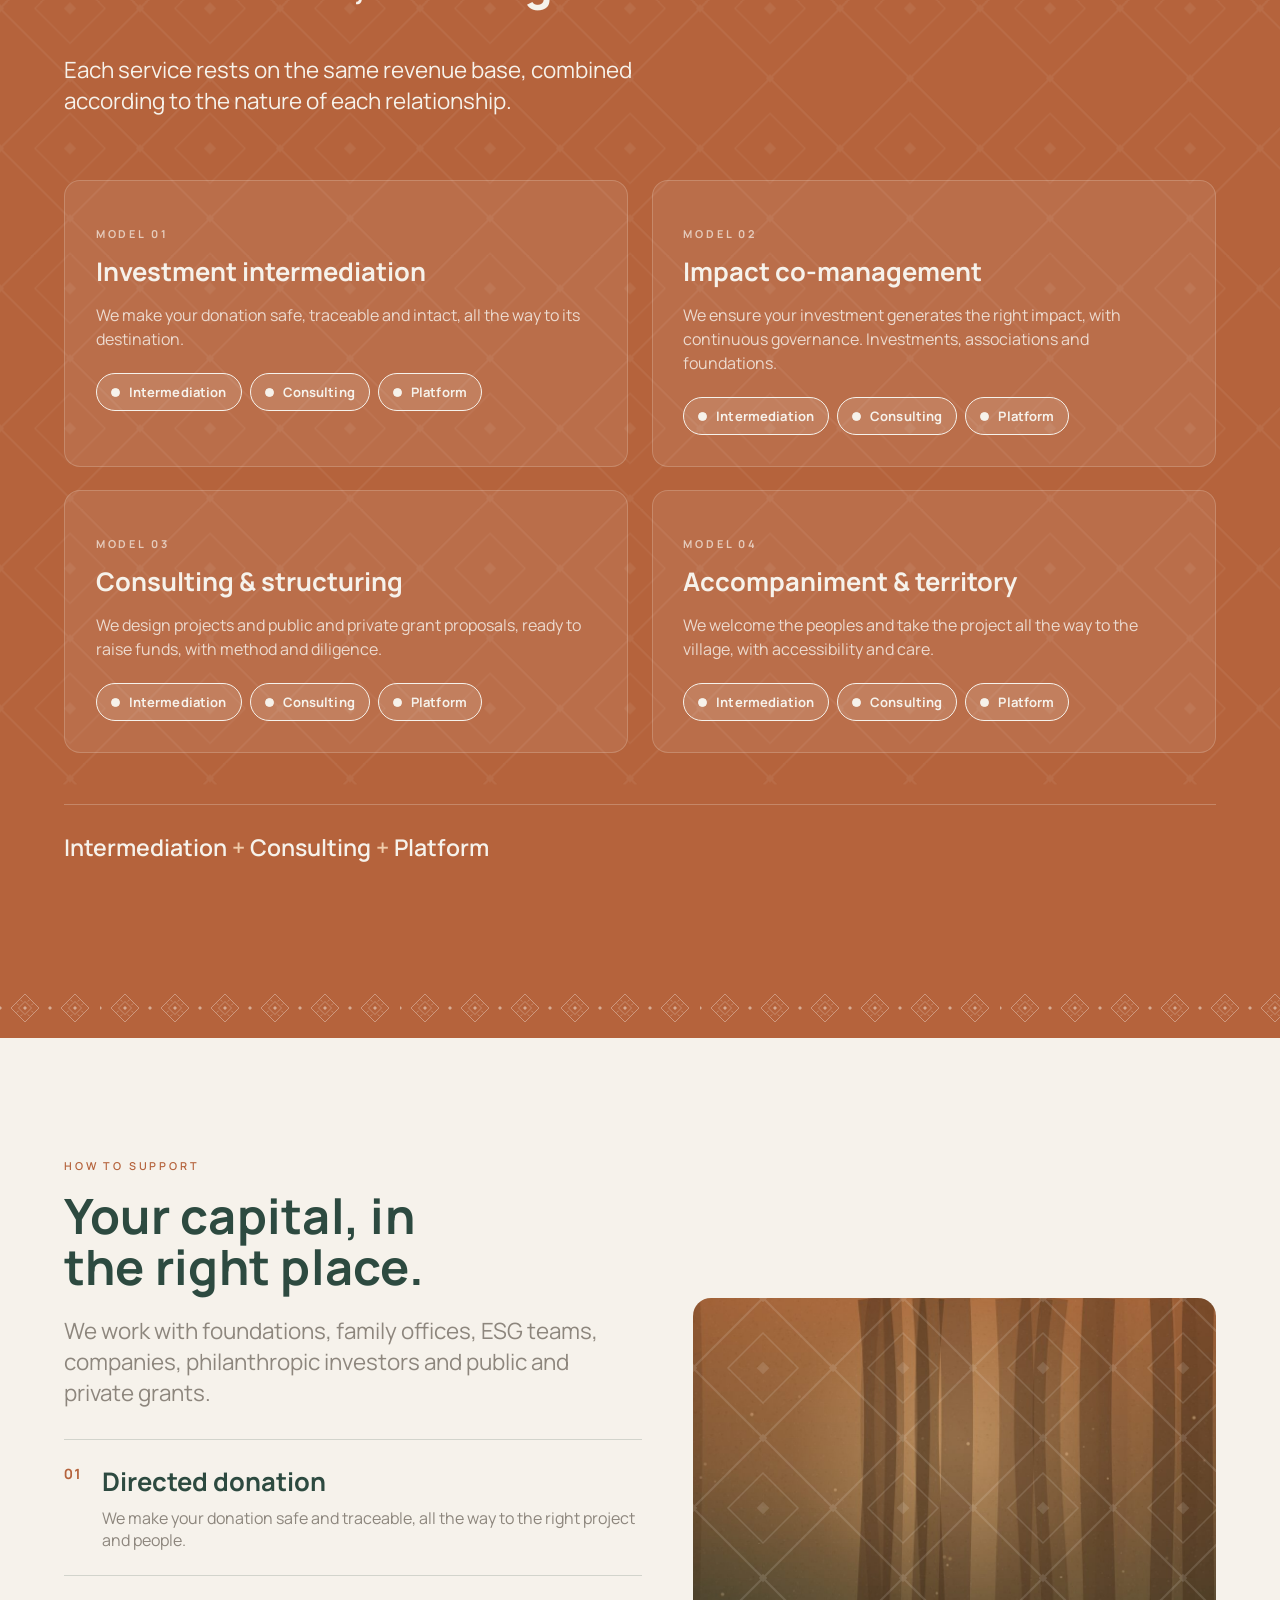
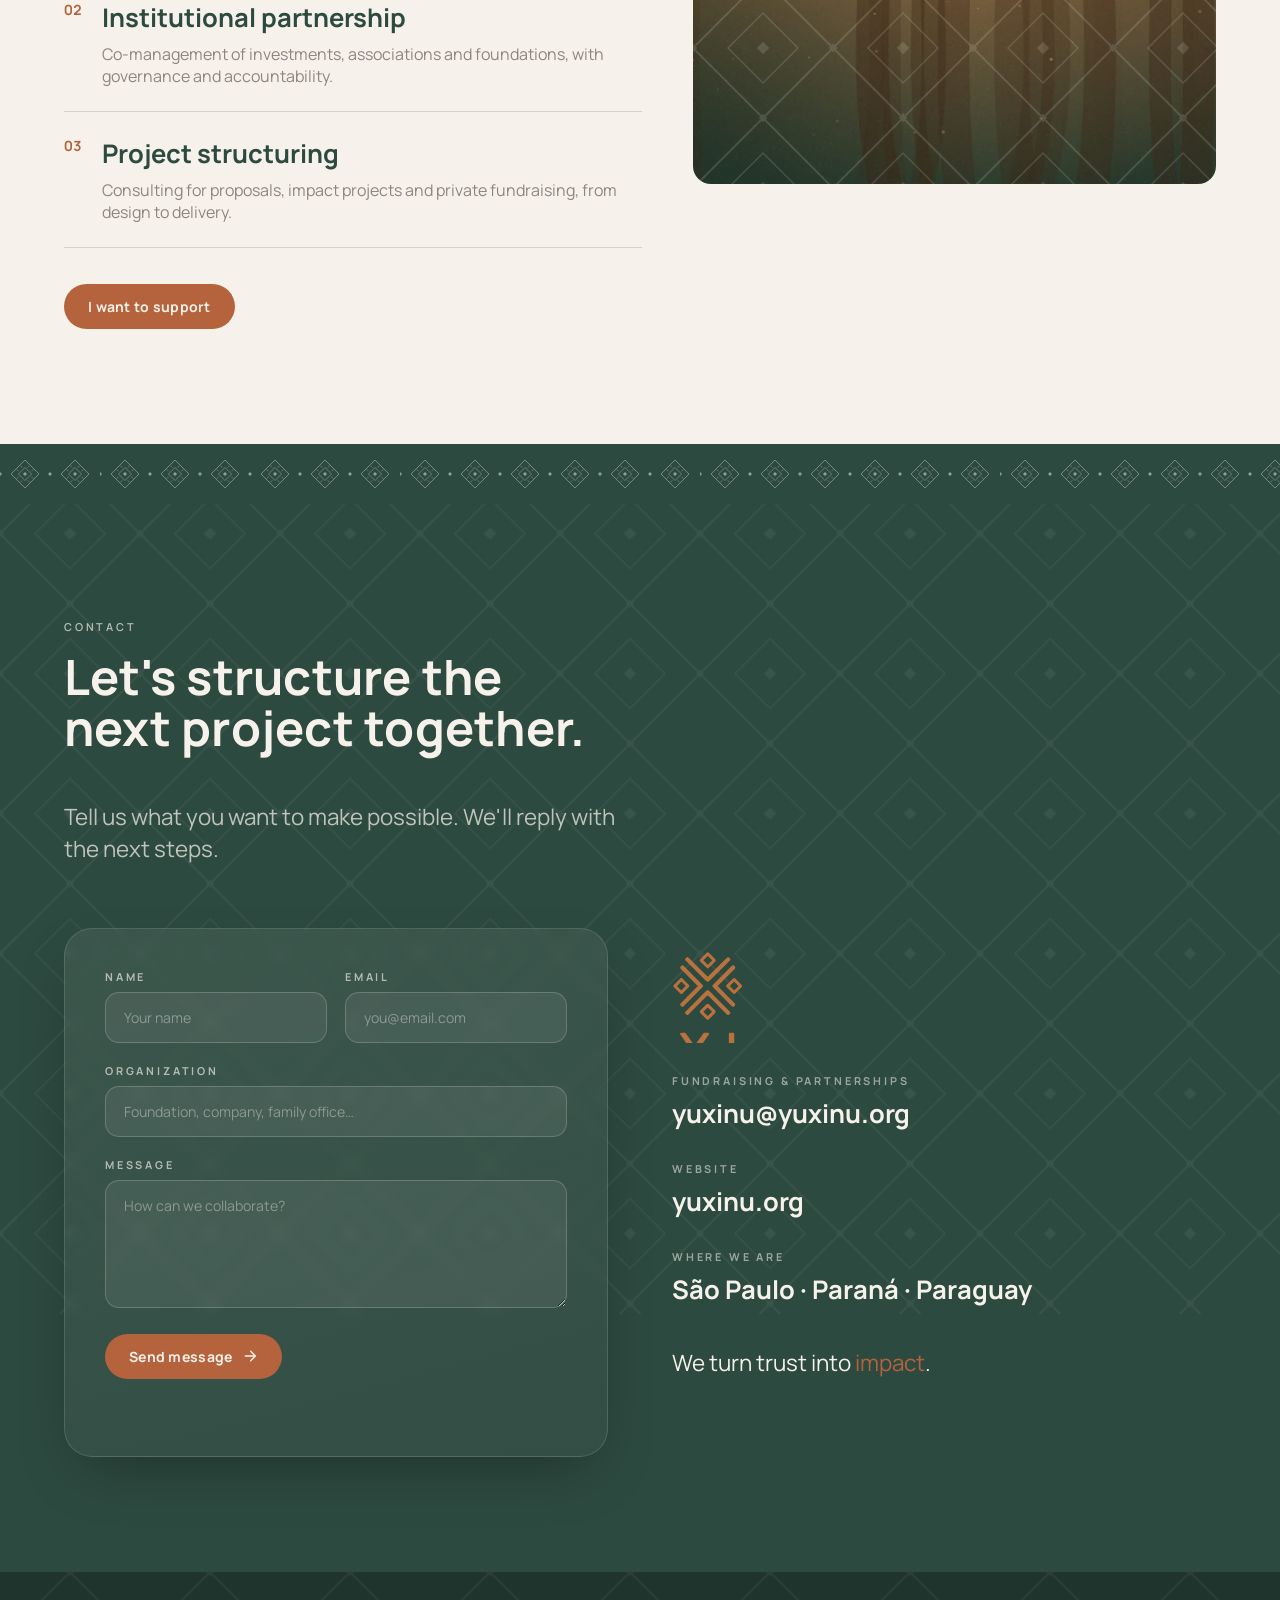
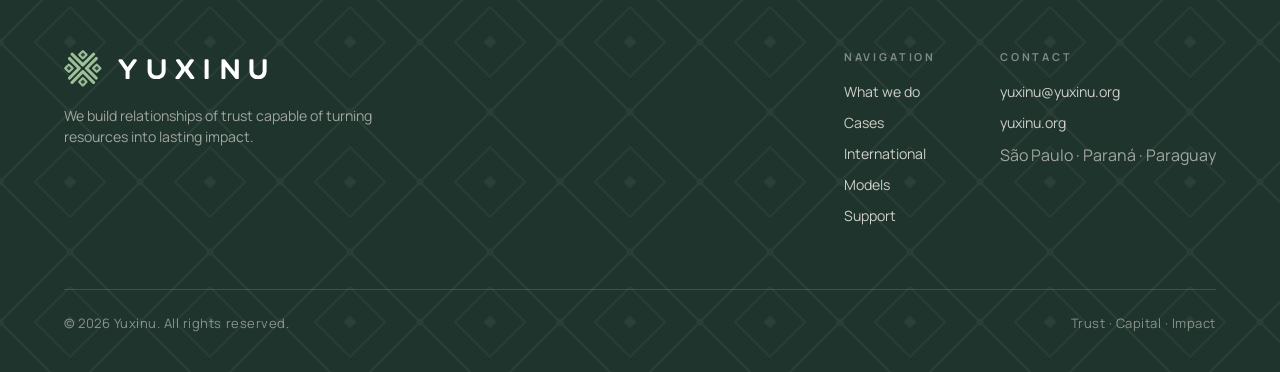
==== commit 6bda533d: "Corrige dados dos números e intensifica o movimento do banner - Comitivas acompanhadas: 80+ -> 50+ (" ====
--- a/index.html
+++ b/index.html
@@ -191,9 +191,9 @@
     </div>
     <div class="nums">
       <div class="cell reveal d1"><div class="big u-folha" data-to="10" data-suf="+">10+</div><p class="lbl" data-i18n="num.l1">Anos de experiência</p><p class="desc" data-i18n="num.d1">Acolhimento, acompanhamento e direcionamento de povos originários no Brasil e no exterior.</p></div>
-      <div class="cell reveal d2"><div class="big u-terra" data-to="80" data-suf="+">80+</div><p class="lbl" data-i18n="num.l2">Comitivas acompanhadas</p><p class="desc" data-i18n="num.d2">Logística, agenda, intermediação e cuidado humano em viagens estratégicas.</p></div>
+      <div class="cell reveal d2"><div class="big u-terra" data-to="50" data-suf="+">50+</div><p class="lbl" data-i18n="num.l2">Comitivas acompanhadas</p><p class="desc" data-i18n="num.d2">Logística, agenda, intermediação e cuidado humano em viagens estratégicas.</p></div>
       <div class="cell reveal d3"><div class="big u-rio" data-to="5" data-suf="M+">5M+</div><p class="lbl" data-i18n="num.l3">Captados para diversos povos</p><p class="desc" data-i18n="num.d3">Recursos viabilizados e direcionados a projetos de território, cultura e infraestrutura.</p></div>
-      <div class="cell reveal d4"><div class="big u-areia" data-to="20" data-suf="+">20+</div><p class="lbl" data-i18n="num.l4">Etnias impactadas</p><p class="desc" data-i18n="num.d4">Uma rede de relação que segue crescendo, povo a povo, em todo o país.</p></div>
+      <div class="cell reveal d4"><div class="big u-areia" data-to="10" data-suf="+">10+</div><p class="lbl" data-i18n="num.l4">Aldeias e TIs</p><p class="desc" data-i18n="num.d4">Uma rede de relação que segue crescendo, povo a povo, em todo o país.</p></div>
     </div>
   </div>
 </section>
--- a/css/main.css
+++ b/css/main.css
@@ -187,14 +187,34 @@
 .hero .photo{ position:absolute; top:-12%; left:0; right:0; height:124%; z-index:0; opacity:.55; overflow:hidden; }
 .hero .photo-img{ position:absolute; inset:0; background:center/cover no-repeat; transform:scale(1.001); }
 .hero .veil{ position:absolute; inset:0; z-index:0;
-  background:linear-gradient(110deg, rgba(20,34,25,.92) 0%, rgba(30,52,44,.7) 48%, rgba(30,52,44,.25) 100%); }
-.hero .kene{ opacity:.12; z-index:0; }
+  background:linear-gradient(110deg, rgba(20,34,25,.92) 0%, rgba(30,52,44,.7) 48%, rgba(30,52,44,.25) 100%);
+  background-size:130% 130%; }
+.hero .kene{ opacity:.22; z-index:0; }
 @media (prefers-reduced-motion:no-preference){
-  .hero .photo-img{ animation:heroZoom 24s ease-in-out infinite alternate; }
-  .hero .kene{ animation:heroKeneDrift 60s linear infinite; }
-}
-@keyframes heroZoom{ from{ transform:scale(1); } to{ transform:scale(1.08); } }
-@keyframes heroKeneDrift{ from{ background-position:0 0; } to{ background-position:140px 140px; } }
+  .hero .photo-img{ animation:heroSlither 13s ease-in-out infinite; }
+  .hero .kene{ animation:heroKeneSlither 10s ease-in-out infinite; }
+  .hero .veil{ animation:heroVeilBreathe 13s ease-in-out infinite; }
+}
+/* fundo se movendo em curva de "S", como uma jiboia deslizando —
+   o grafismo kene vem da pele da jiboia na cosmologia Huni Kuin */
+@keyframes heroSlither{
+  0%,100%{ transform:translate(0,0) scale(1.08); }
+  20%{ transform:translate(4.5%,-3%) scale(1.14); }
+  40%{ transform:translate(1%,3.5%) scale(1.2); }
+  60%{ transform:translate(-4.5%,1%) scale(1.14); }
+  80%{ transform:translate(-1.5%,-3.5%) scale(1.1); }
+}
+@keyframes heroKeneSlither{
+  0%,100%{ background-position:0 0; }
+  20%{ background-position:220px -110px; }
+  40%{ background-position:380px 70px; }
+  60%{ background-position:150px 180px; }
+  80%{ background-position:-110px 50px; }
+}
+@keyframes heroVeilBreathe{
+  0%,100%{ background-position:0 0; }
+  50%{ background-position:-4% 2%; }
+}
 .hero .wrap{ position:relative; z-index:2; padding-top:calc(var(--nav-h) + 4vh); padding-bottom:8vh; width:100%; }
 .hero .eyebrow{ color:var(--folha); margin-bottom:26px; }
 .hero h1{ font-size:var(--fs-hero); font-weight:700; line-height:.98; letter-spacing:-.01em; max-width:15ch; text-wrap:balance; }
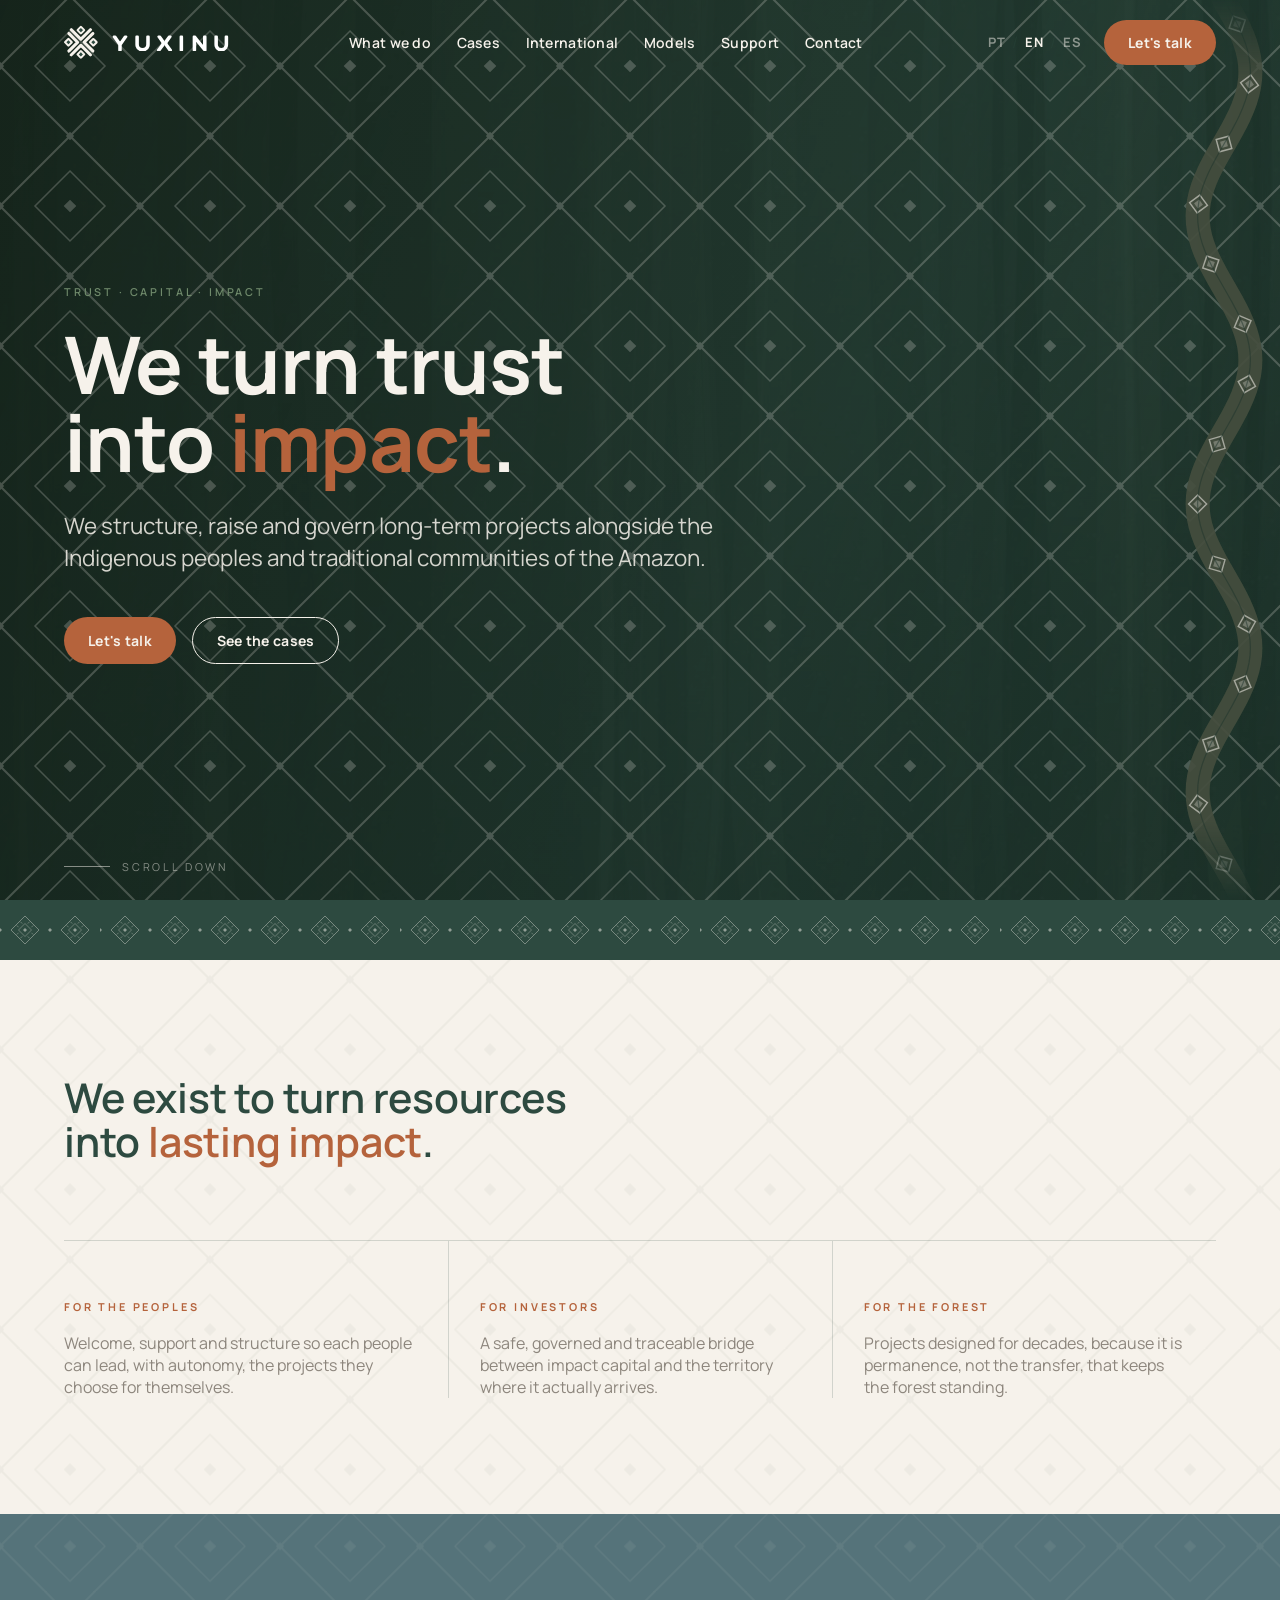
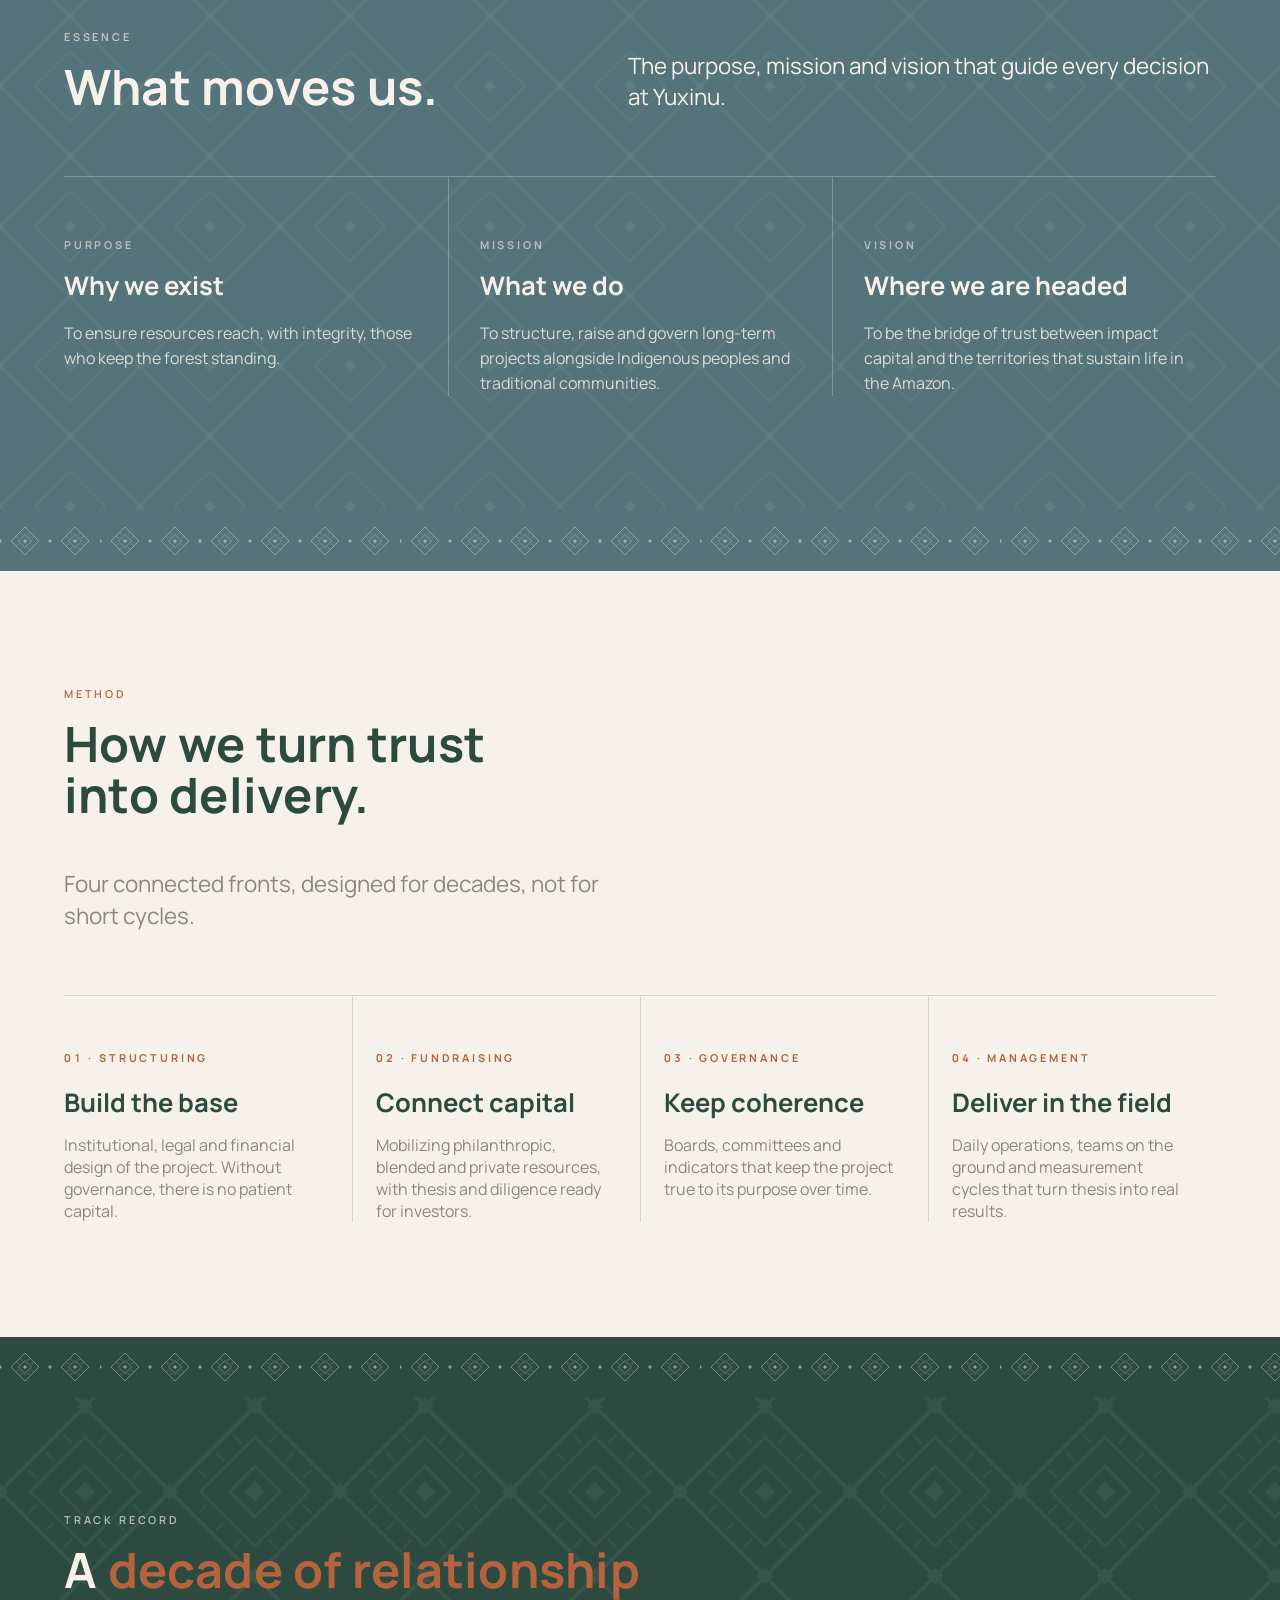
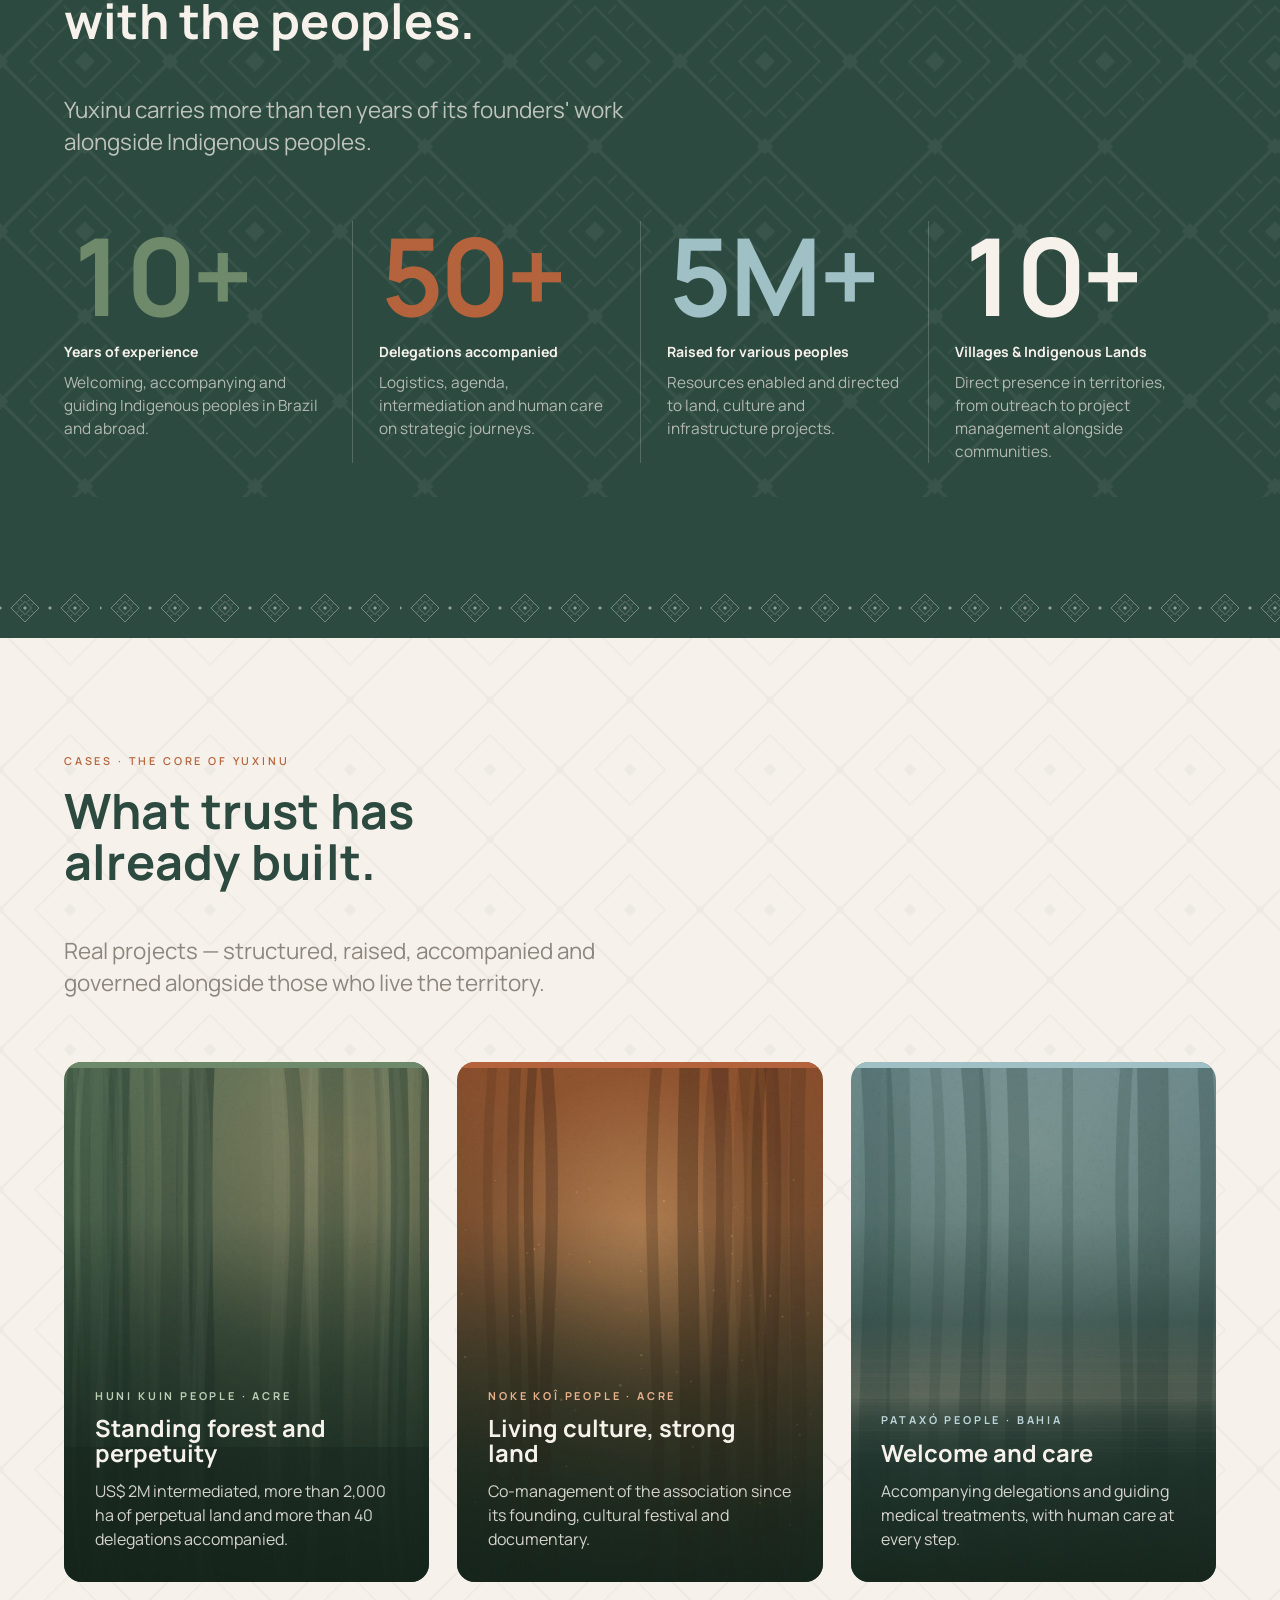
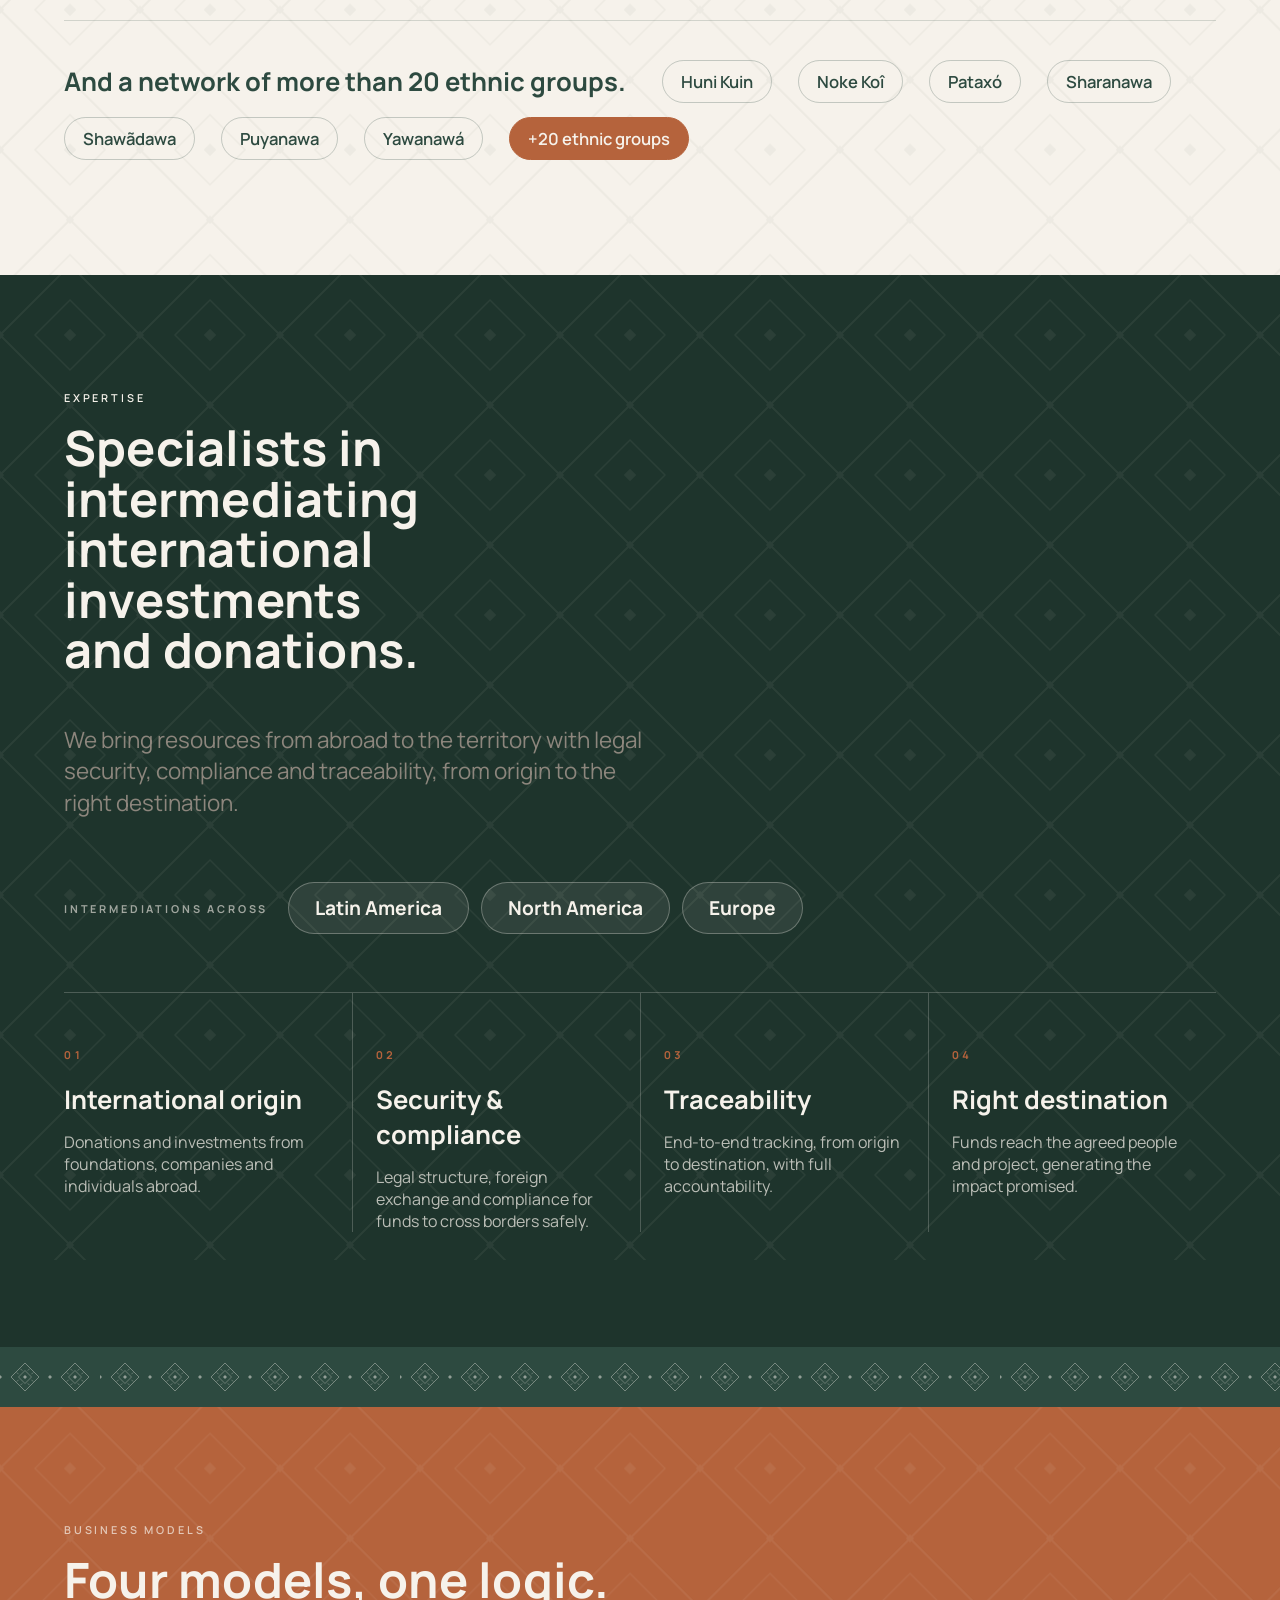
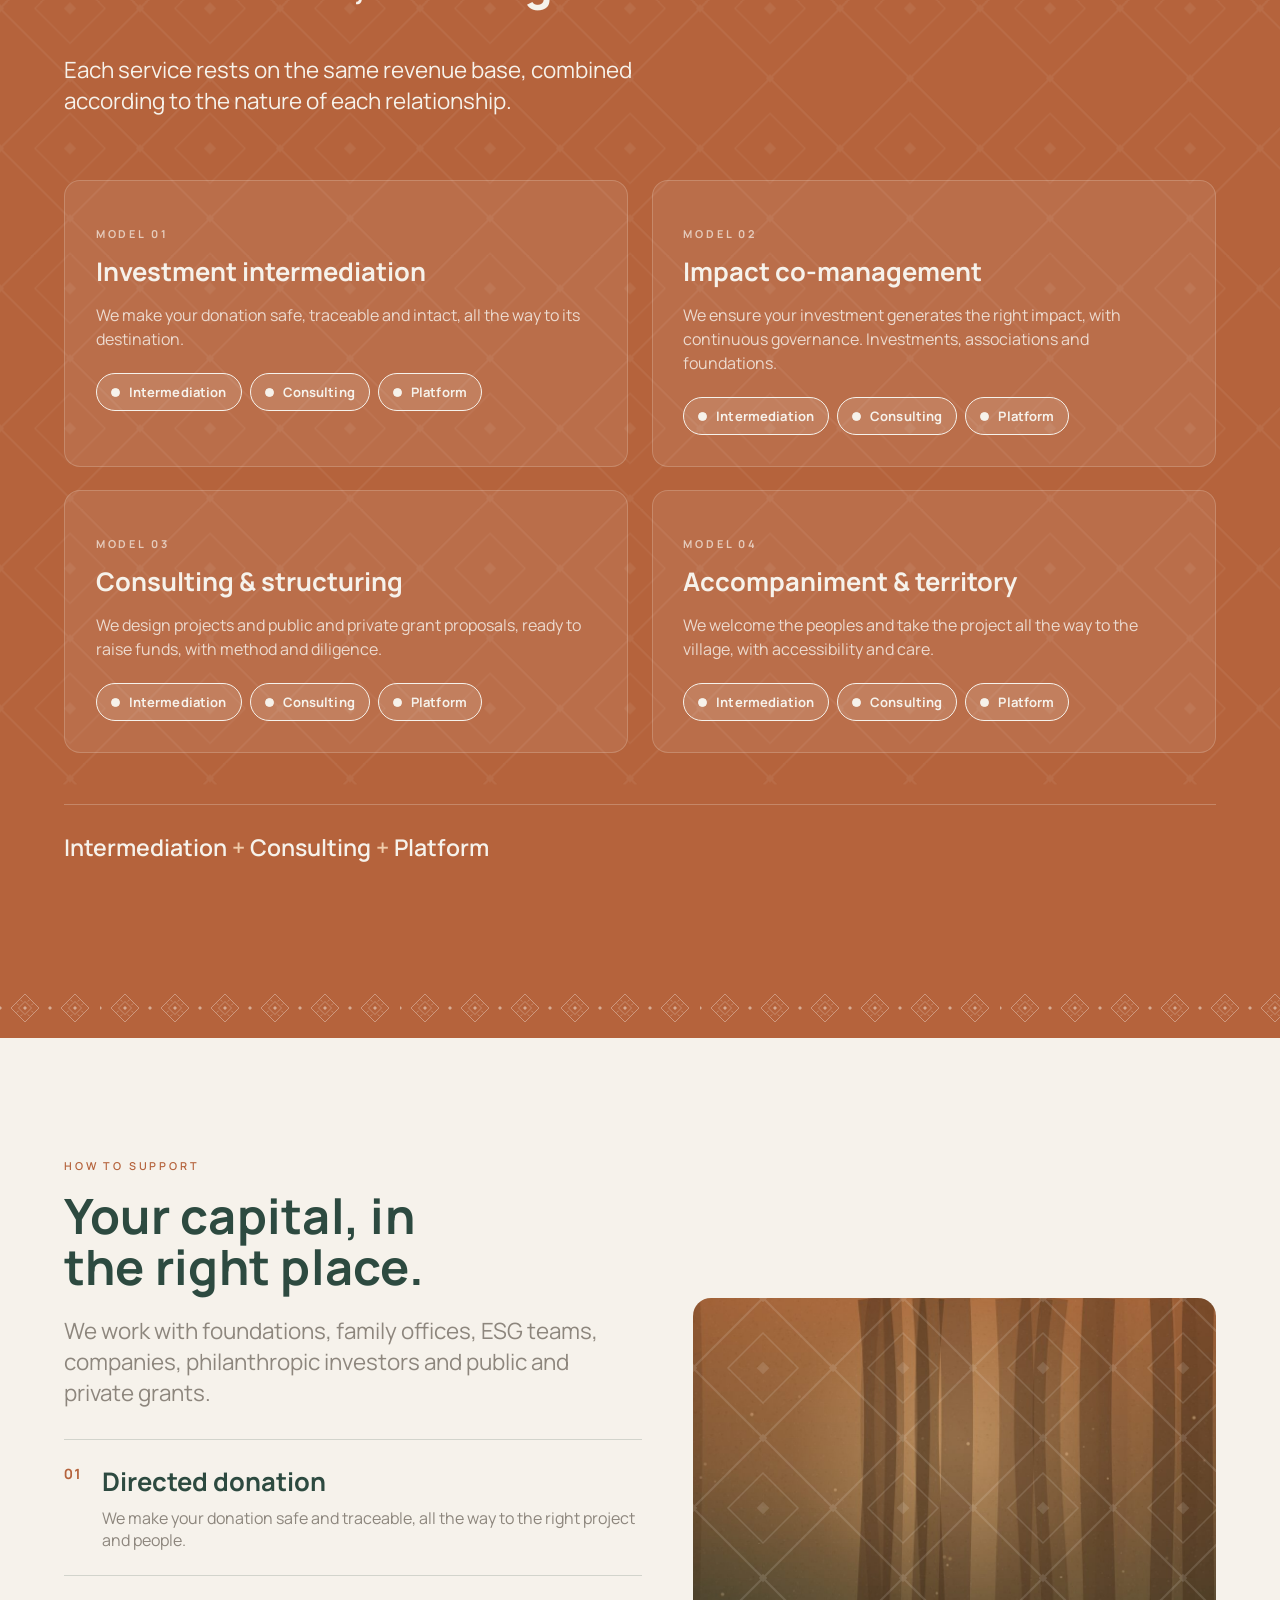
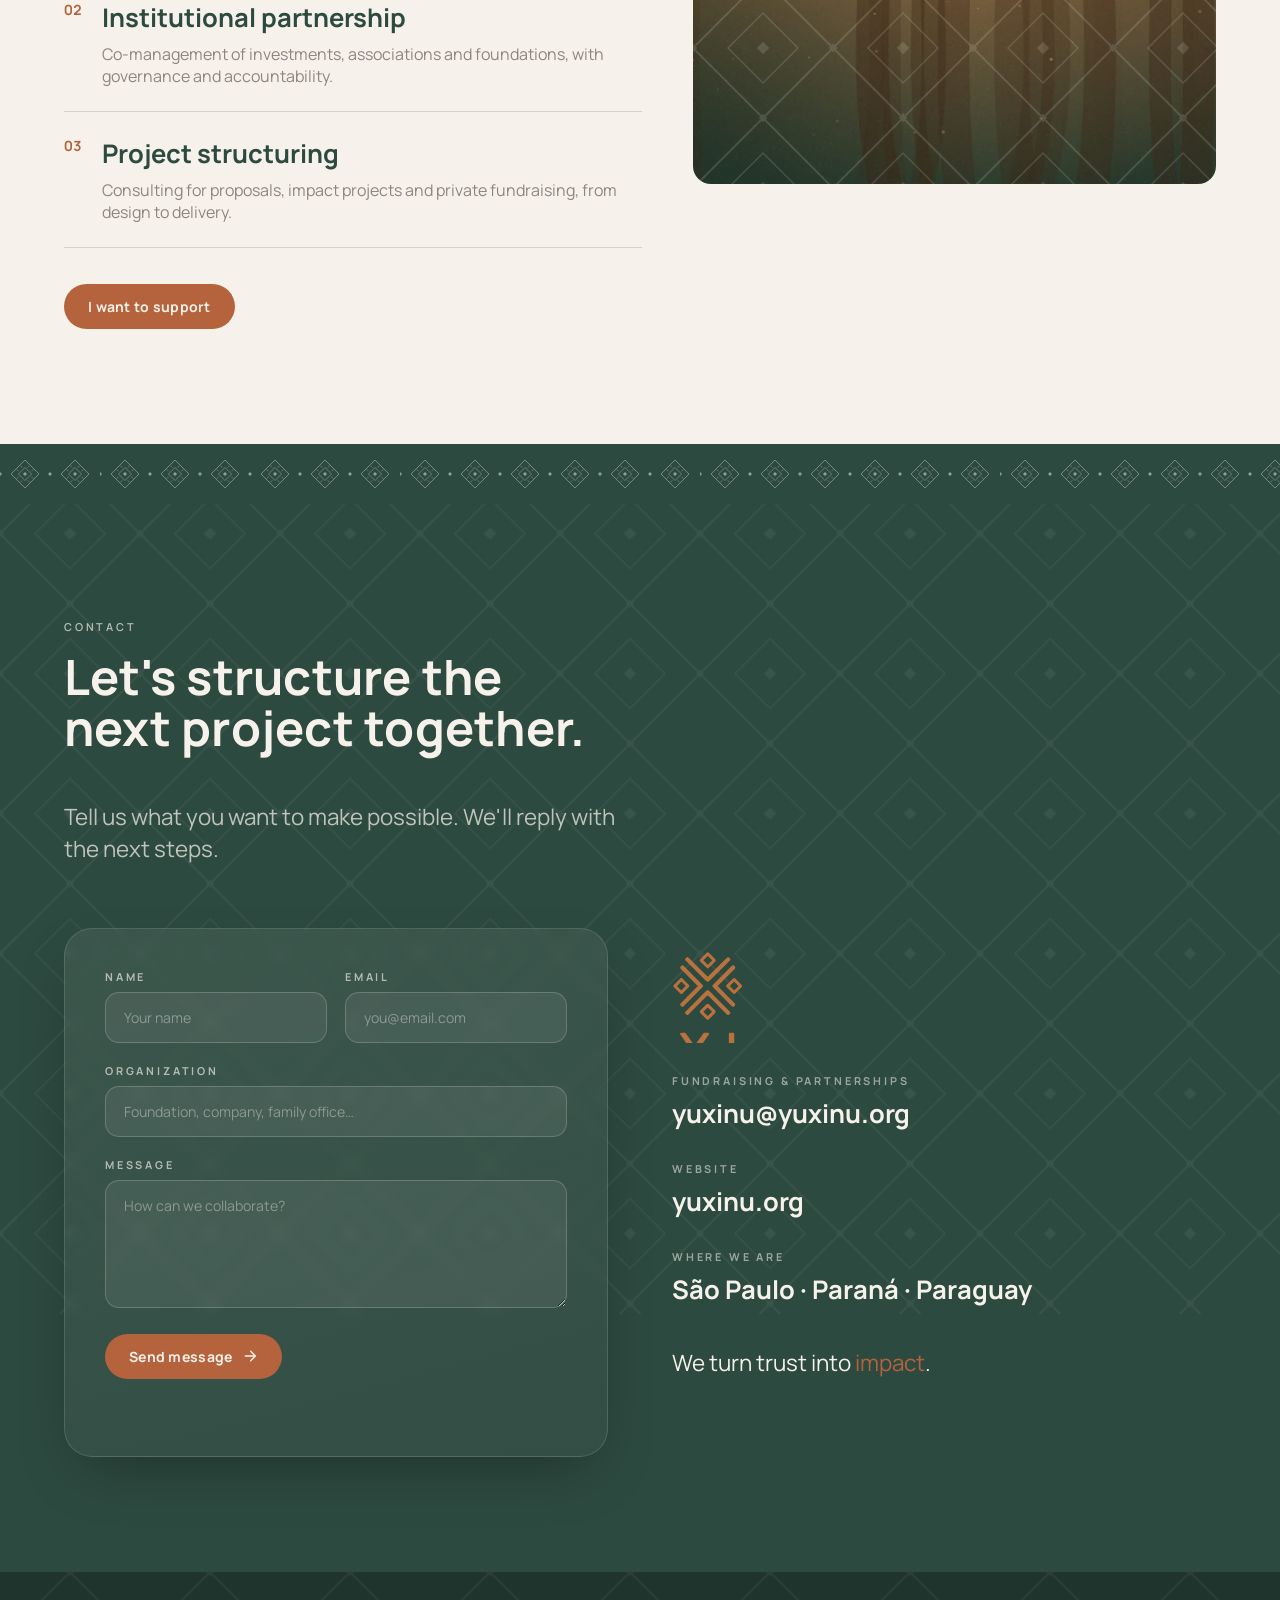
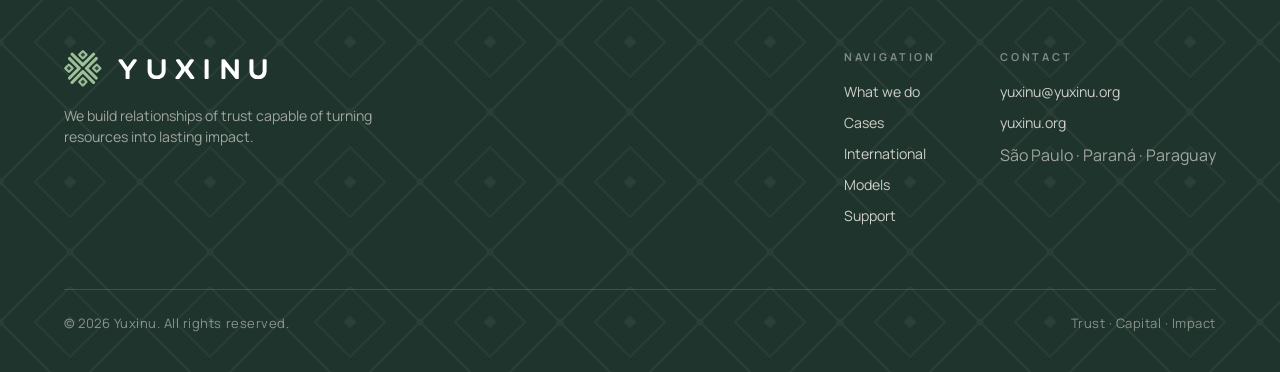
==== commit 7d31537c: "Adiciona cobra kene na lateral, que acompanha o scroll da página Nova faixa fixa na borda direita (a" ====
--- a/index.html
+++ b/index.html
@@ -441,6 +441,12 @@
   </div>
 </footer>
 
+<div class="snake-rail" aria-hidden="true">
+  <div class="snake-rail-track" id="snake-rail-track">
+    <img class="snake-rail-img" src="/assets/snake-kene.svg" alt="">
+  </div>
+</div>
+
 <a href="#contato" class="fab-contact" id="fab-contact" aria-label="Contato" data-i18n-aria="fab.aria">
   <svg viewBox="0 0 24 24" width="22" height="22" fill="none" stroke="currentColor" stroke-width="2" stroke-linecap="round" stroke-linejoin="round" aria-hidden="true"><path d="M21 15a2 2 0 0 1-2 2H7l-4 4V5a2 2 0 0 1 2-2h14a2 2 0 0 1 2 2z"/></svg>
   <span class="fab-label" data-i18n="fab.label">Fale conosco</span>
--- a/css/main.css
+++ b/css/main.css
@@ -363,6 +363,20 @@
 .form .submit:disabled{ opacity:.6; cursor:not-allowed; transform:none; }
 .form-status{ font-size:var(--fs-body); color:#bcd0b8; min-height:1.2em; }
 
+.snake-rail{
+  position:fixed; top:0; right:14px; width:84px; height:100vh; z-index:5;
+  overflow:hidden; pointer-events:none;
+  mask-image:linear-gradient(to bottom, transparent 0, black 80px, black calc(100% - 80px), transparent 100%);
+  -webkit-mask-image:linear-gradient(to bottom, transparent 0, black 80px, black calc(100% - 80px), transparent 100%);
+}
+.snake-rail-track{ position:absolute; top:0; left:0; width:100%; will-change:transform; }
+.snake-rail-img{ display:block; width:100%; height:auto; }
+@media (prefers-reduced-motion:no-preference){
+  .snake-rail-img{ animation:snakeSway 8s ease-in-out infinite; }
+}
+@keyframes snakeSway{ 0%,100%{ transform:translateX(0); } 50%{ transform:translateX(-10px); } }
+@media (max-width:1150px){ .snake-rail{ display:none; } }
+
 .fab-contact{
   position:fixed; right:22px; bottom:22px; z-index:90;
   display:flex; align-items:center; gap:10px;
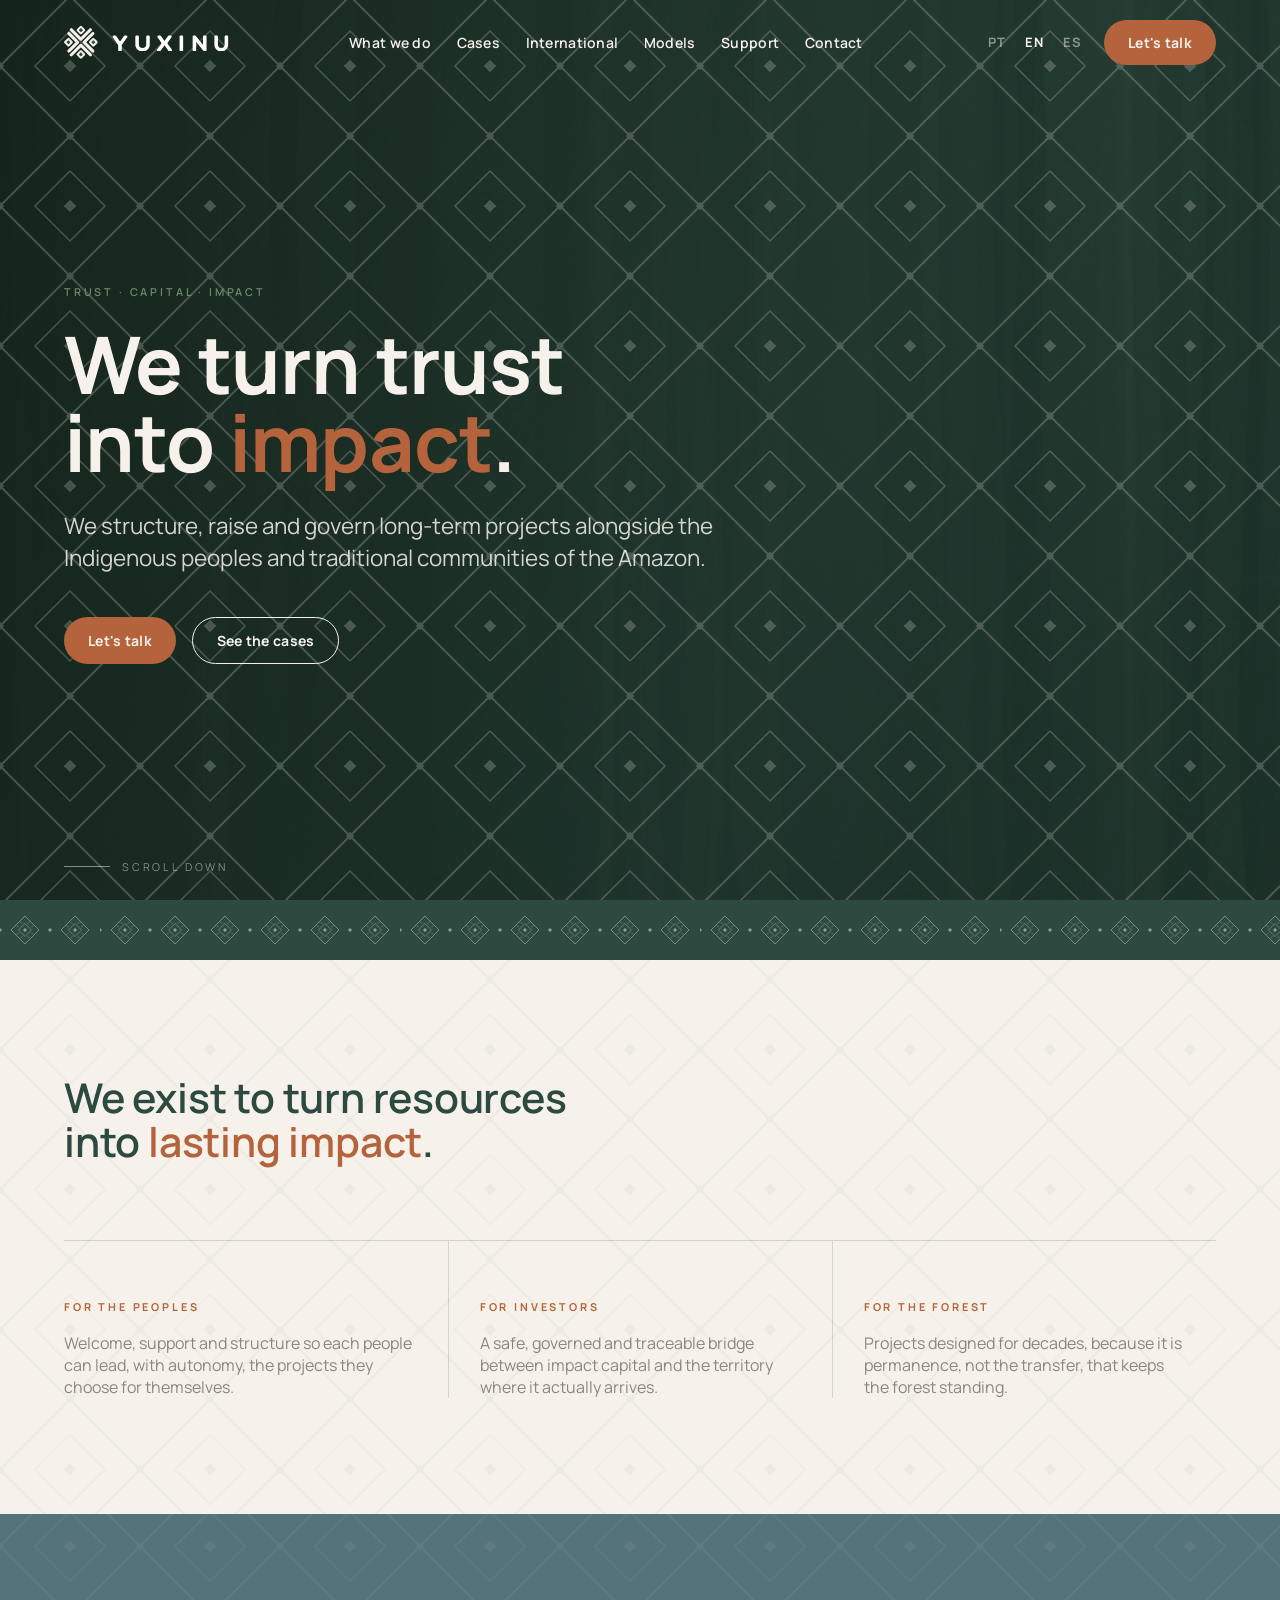
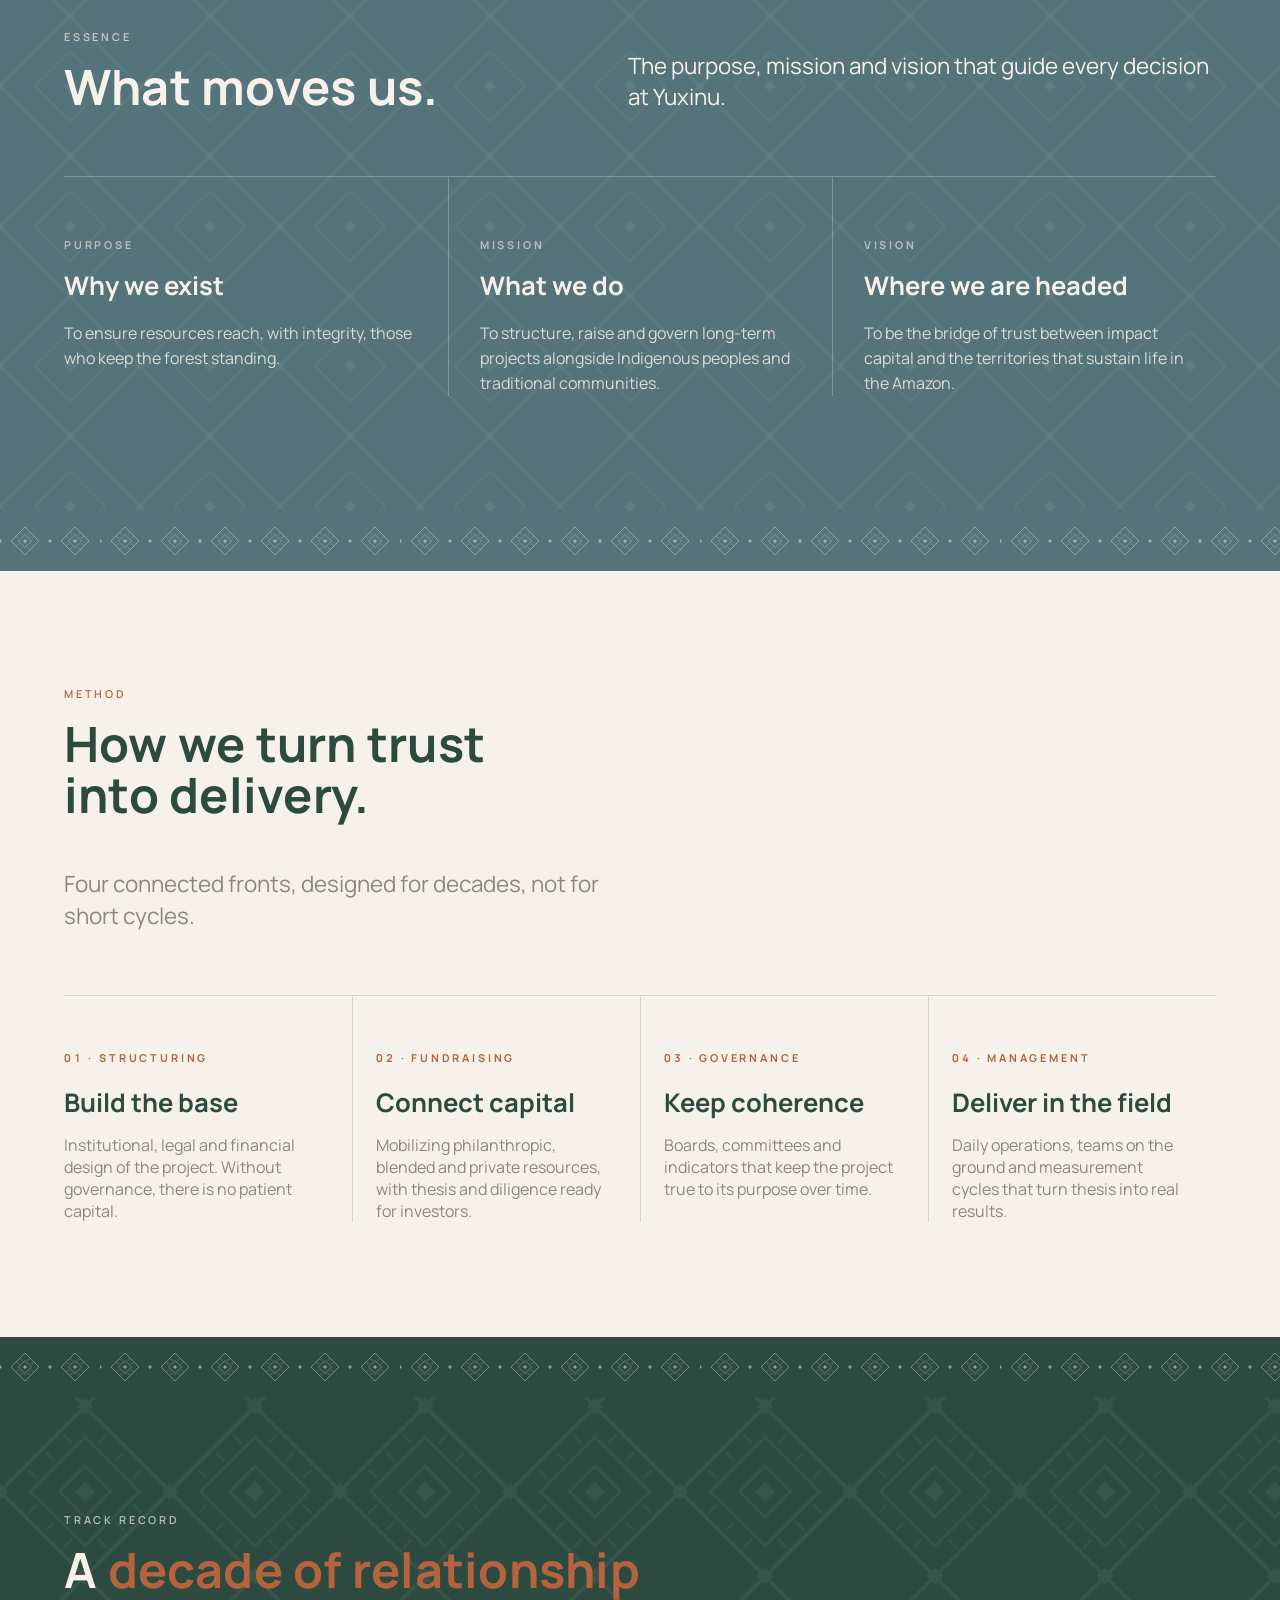
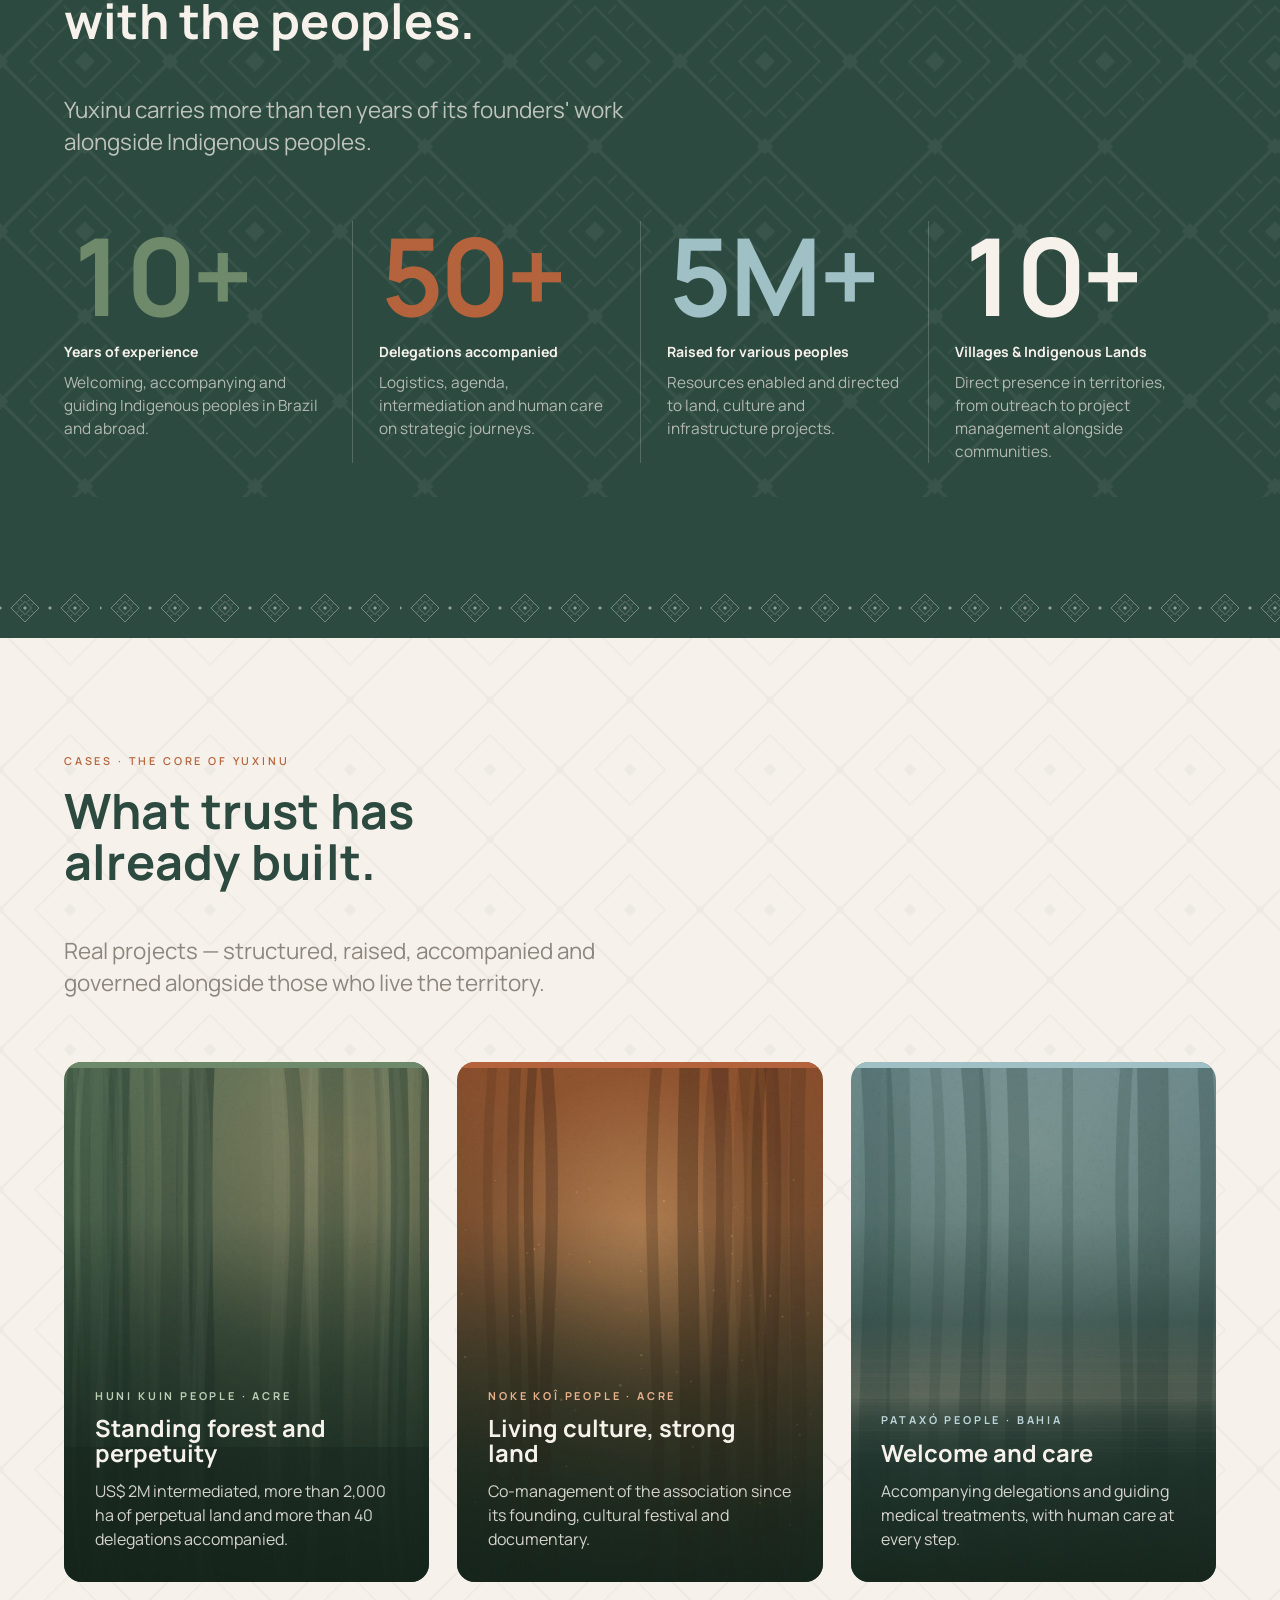
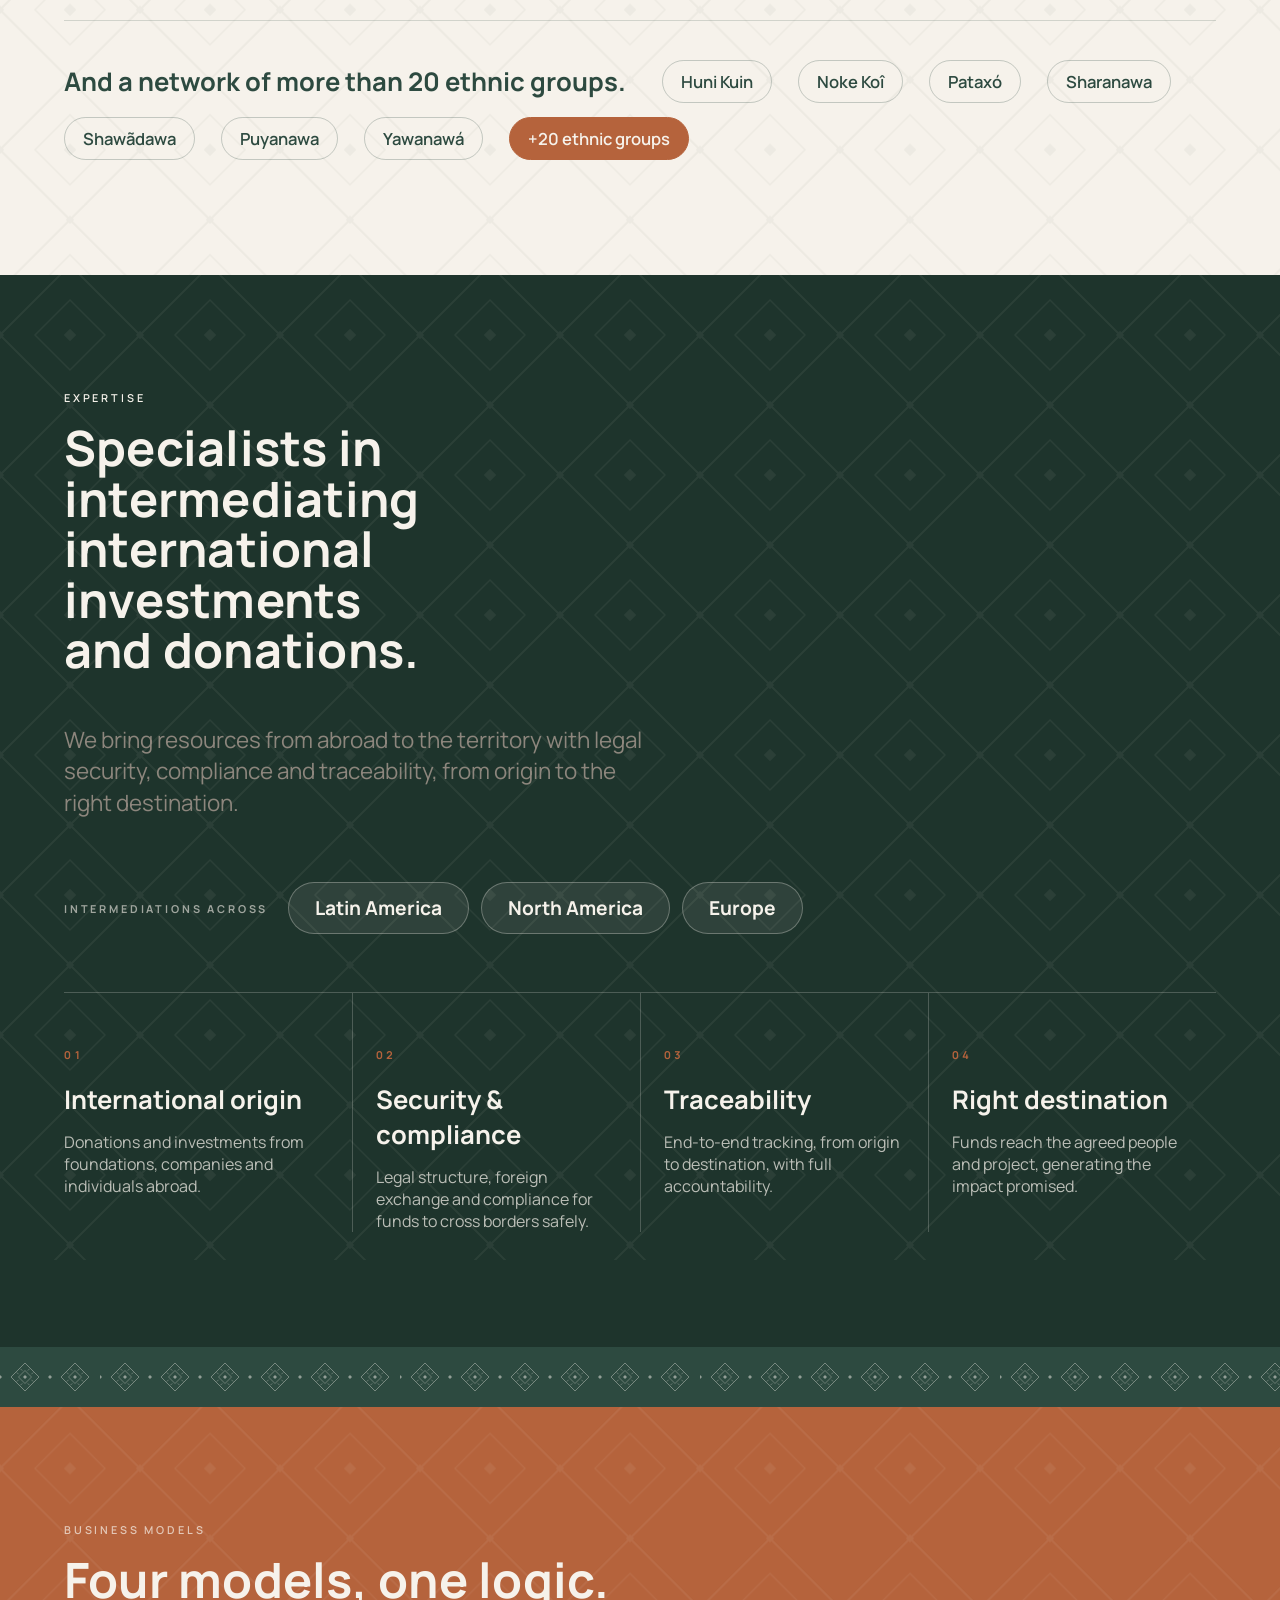
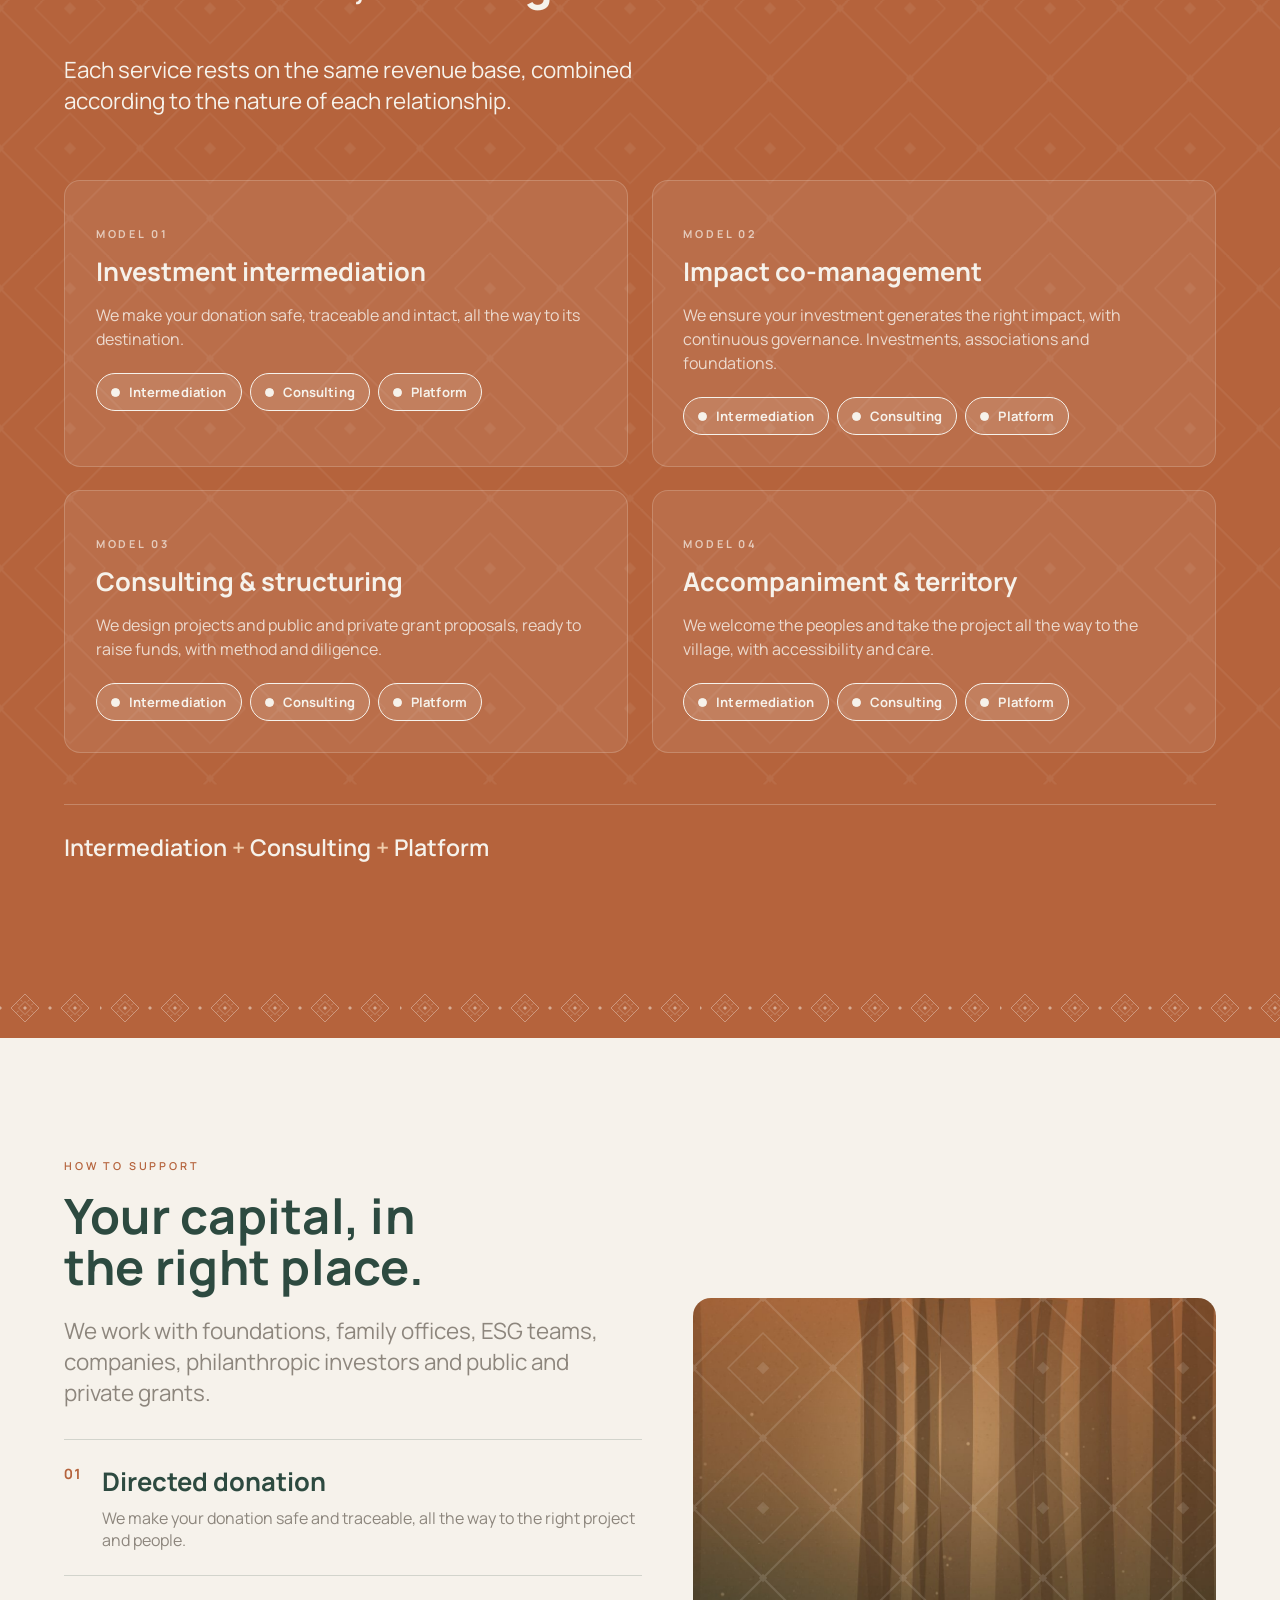
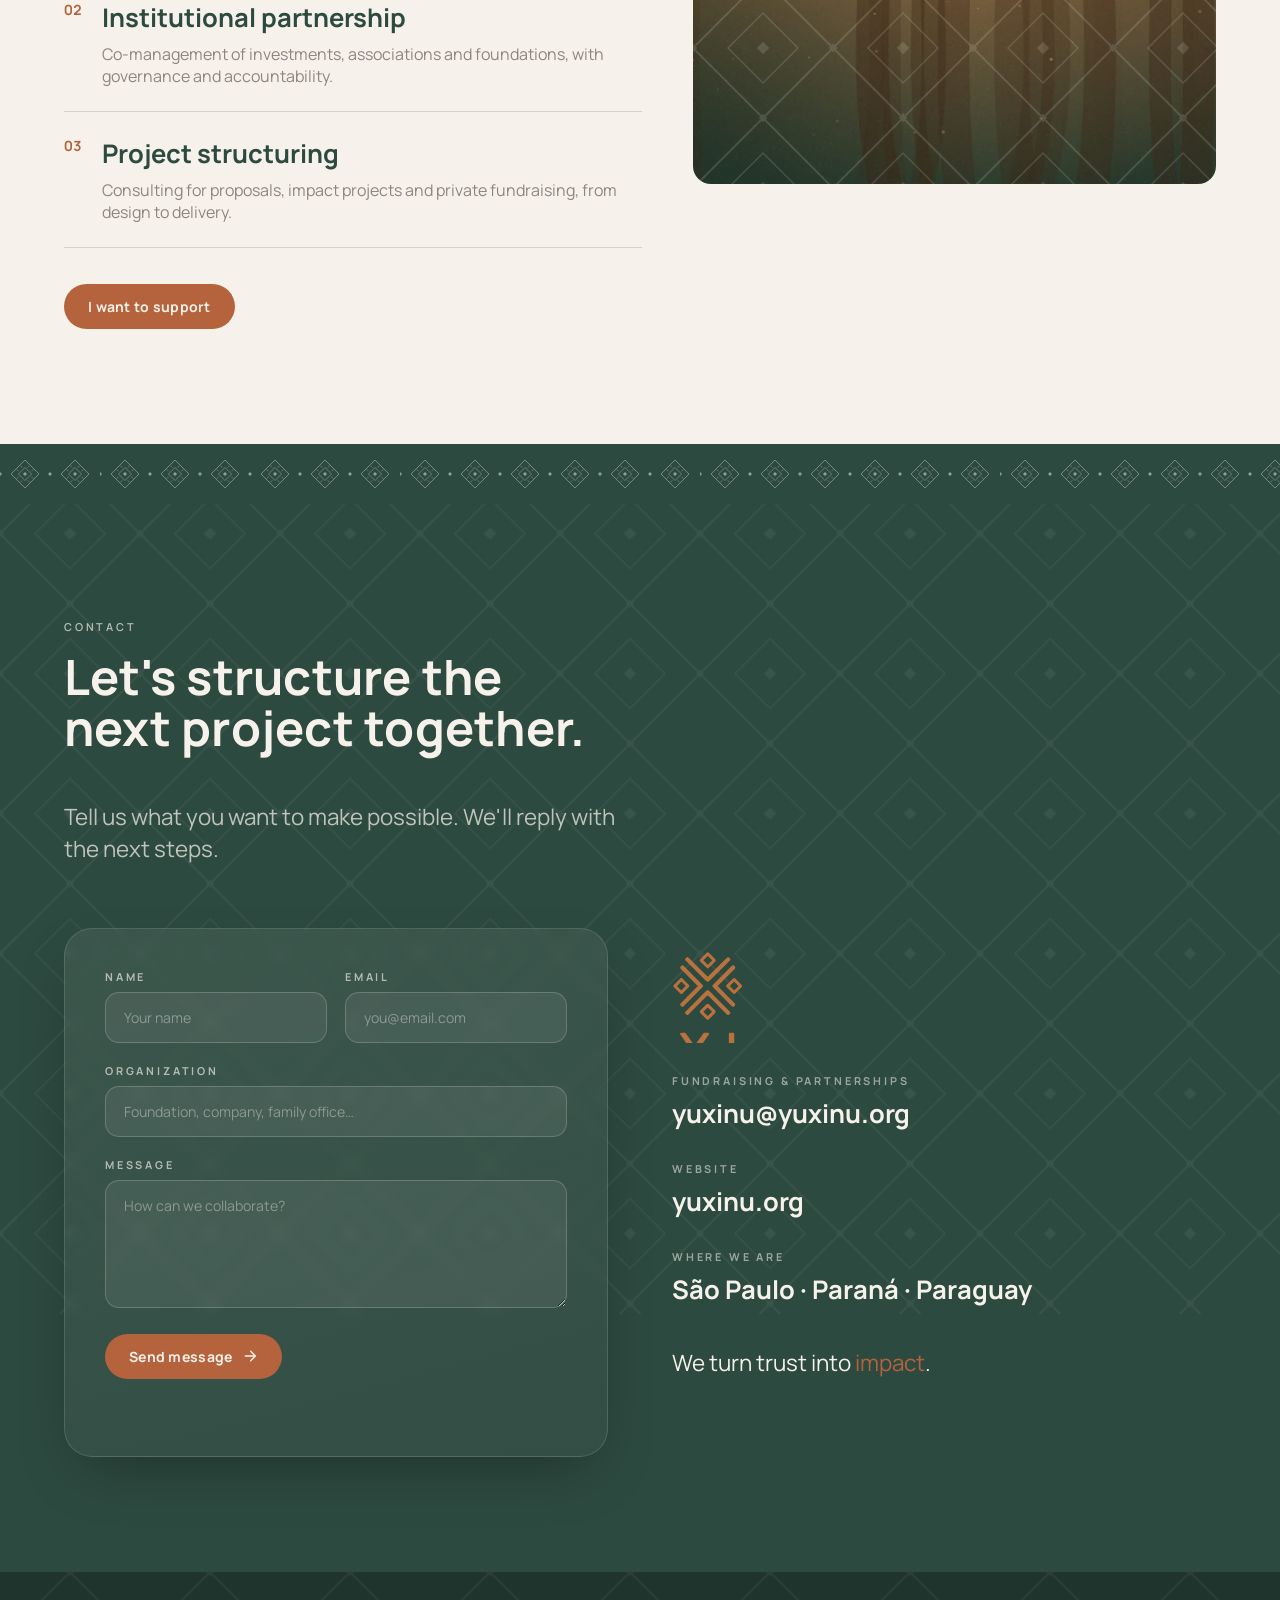
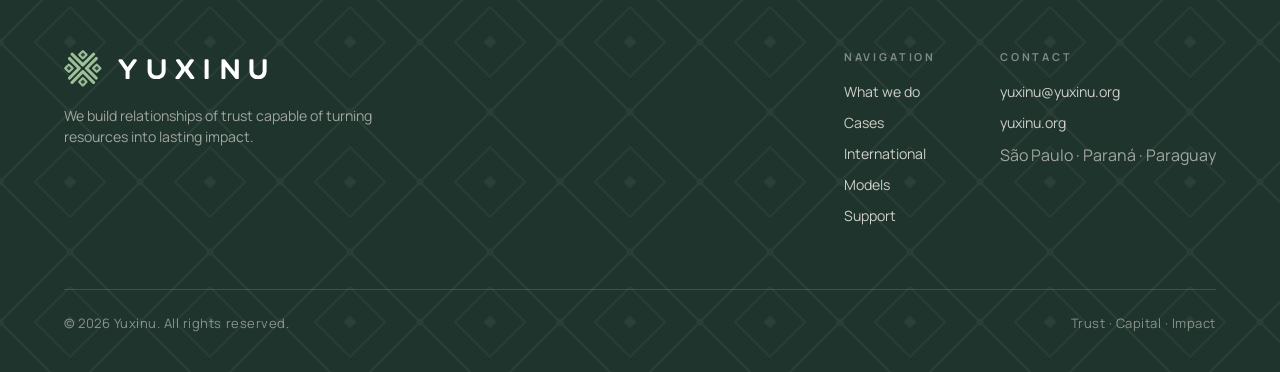
==== commit 8116e4ee: "Cobra: substitui a imagem estática por cadeia de segmentos animados O approach anterior (imagem SVG " ====
--- a/index.html
+++ b/index.html
@@ -443,7 +443,52 @@
 
 <div class="snake-rail" aria-hidden="true">
   <div class="snake-rail-track" id="snake-rail-track">
-    <img class="snake-rail-img" src="/assets/snake-kene.svg" alt="">
+    <div class="snake-seg" style="animation-delay:-0.0s" data-scale="1"></div>
+    <div class="snake-seg" style="animation-delay:-0.2s"></div>
+    <div class="snake-seg" style="animation-delay:-0.4s" data-scale="1"></div>
+    <div class="snake-seg" style="animation-delay:-0.6s"></div>
+    <div class="snake-seg" style="animation-delay:-0.8s"></div>
+    <div class="snake-seg" style="animation-delay:-1.0s"></div>
+    <div class="snake-seg" style="animation-delay:-1.2s" data-scale="1"></div>
+    <div class="snake-seg" style="animation-delay:-1.4s"></div>
+    <div class="snake-seg" style="animation-delay:-1.6s"></div>
+    <div class="snake-seg" style="animation-delay:-1.8s"></div>
+    <div class="snake-seg" style="animation-delay:-2.0s" data-scale="1"></div>
+    <div class="snake-seg" style="animation-delay:-2.2s"></div>
+    <div class="snake-seg" style="animation-delay:-2.4s"></div>
+    <div class="snake-seg" style="animation-delay:-0.0s"></div>
+    <div class="snake-seg" style="animation-delay:-0.2s" data-scale="1"></div>
+    <div class="snake-seg" style="animation-delay:-0.4s"></div>
+    <div class="snake-seg" style="animation-delay:-0.6s"></div>
+    <div class="snake-seg" style="animation-delay:-0.8s"></div>
+    <div class="snake-seg" style="animation-delay:-1.0s" data-scale="1"></div>
+    <div class="snake-seg" style="animation-delay:-1.2s"></div>
+    <div class="snake-seg" style="animation-delay:-1.4s"></div>
+    <div class="snake-seg" style="animation-delay:-1.6s"></div>
+    <div class="snake-seg" style="animation-delay:-1.8s" data-scale="1"></div>
+    <div class="snake-seg" style="animation-delay:-2.0s"></div>
+    <div class="snake-seg" style="animation-delay:-2.2s"></div>
+    <div class="snake-seg" style="animation-delay:-2.4s"></div>
+    <div class="snake-seg" style="animation-delay:-0.0s" data-scale="1"></div>
+    <div class="snake-seg" style="animation-delay:-0.2s"></div>
+    <div class="snake-seg" style="animation-delay:-0.4s"></div>
+    <div class="snake-seg" style="animation-delay:-0.6s"></div>
+    <div class="snake-seg" style="animation-delay:-0.8s" data-scale="1"></div>
+    <div class="snake-seg" style="animation-delay:-1.0s"></div>
+    <div class="snake-seg" style="animation-delay:-1.2s"></div>
+    <div class="snake-seg" style="animation-delay:-1.4s"></div>
+    <div class="snake-seg" style="animation-delay:-1.6s" data-scale="1"></div>
+    <div class="snake-seg" style="animation-delay:-1.8s"></div>
+    <div class="snake-seg" style="animation-delay:-2.0s"></div>
+    <div class="snake-seg" style="animation-delay:-2.2s"></div>
+    <div class="snake-seg" style="animation-delay:-2.4s" data-scale="1"></div>
+    <div class="snake-seg" style="animation-delay:-0.0s"></div>
+    <div class="snake-seg" style="animation-delay:-0.2s"></div>
+    <div class="snake-seg" style="animation-delay:-0.4s"></div>
+    <div class="snake-seg" style="animation-delay:-0.6s" data-scale="1"></div>
+    <div class="snake-seg snake-seg--tail3" style="animation-delay:-0.8s"></div>
+    <div class="snake-seg snake-seg--tail2" style="animation-delay:-1.0s"></div>
+    <div class="snake-seg snake-seg--tail1" style="animation-delay:-1.2s"></div>
   </div>
 </div>
 
--- a/css/main.css
+++ b/css/main.css
@@ -368,13 +368,30 @@
   overflow:hidden; pointer-events:none;
   mask-image:linear-gradient(to bottom, transparent 0, black 80px, black calc(100% - 80px), transparent 100%);
   -webkit-mask-image:linear-gradient(to bottom, transparent 0, black 80px, black calc(100% - 80px), transparent 100%);
-}
-.snake-rail-track{ position:absolute; top:0; left:0; width:100%; will-change:transform; }
-.snake-rail-img{ display:block; width:100%; height:auto; }
+  opacity:0; transform:translateY(-40px);
+  transition:opacity .6s var(--ease), transform .6s var(--ease);
+}
+.snake-rail.show{ opacity:1; transform:translateY(0); }
+.snake-rail-track{
+  position:absolute; top:0; left:0; width:100%; will-change:transform;
+  display:flex; flex-direction:column; align-items:center;
+}
+.snake-seg{
+  width:28px; height:28px; margin-top:-19px; border-radius:50%;
+  background:var(--verde); box-shadow:inset 0 0 0 1px rgba(246,242,235,.12);
+  position:relative; flex:none;
+}
+.snake-seg[data-scale]::after{
+  content:""; position:absolute; inset:7px; border:2px solid var(--areia);
+  opacity:.55; transform:rotate(45deg);
+}
+.snake-seg--tail3{ width:20px; height:20px; }
+.snake-seg--tail2{ width:14px; height:14px; }
+.snake-seg--tail1{ width:8px; height:8px; opacity:.8; }
 @media (prefers-reduced-motion:no-preference){
-  .snake-rail-img{ animation:snakeSway 8s ease-in-out infinite; }
-}
-@keyframes snakeSway{ 0%,100%{ transform:translateX(0); } 50%{ transform:translateX(-10px); } }
+  .snake-seg{ animation:snakeSegSway 2.6s ease-in-out infinite; }
+}
+@keyframes snakeSegSway{ 0%,100%{ transform:translateX(-16px); } 50%{ transform:translateX(16px); } }
 @media (max-width:1150px){ .snake-rail{ display:none; } }
 
 .fab-contact{
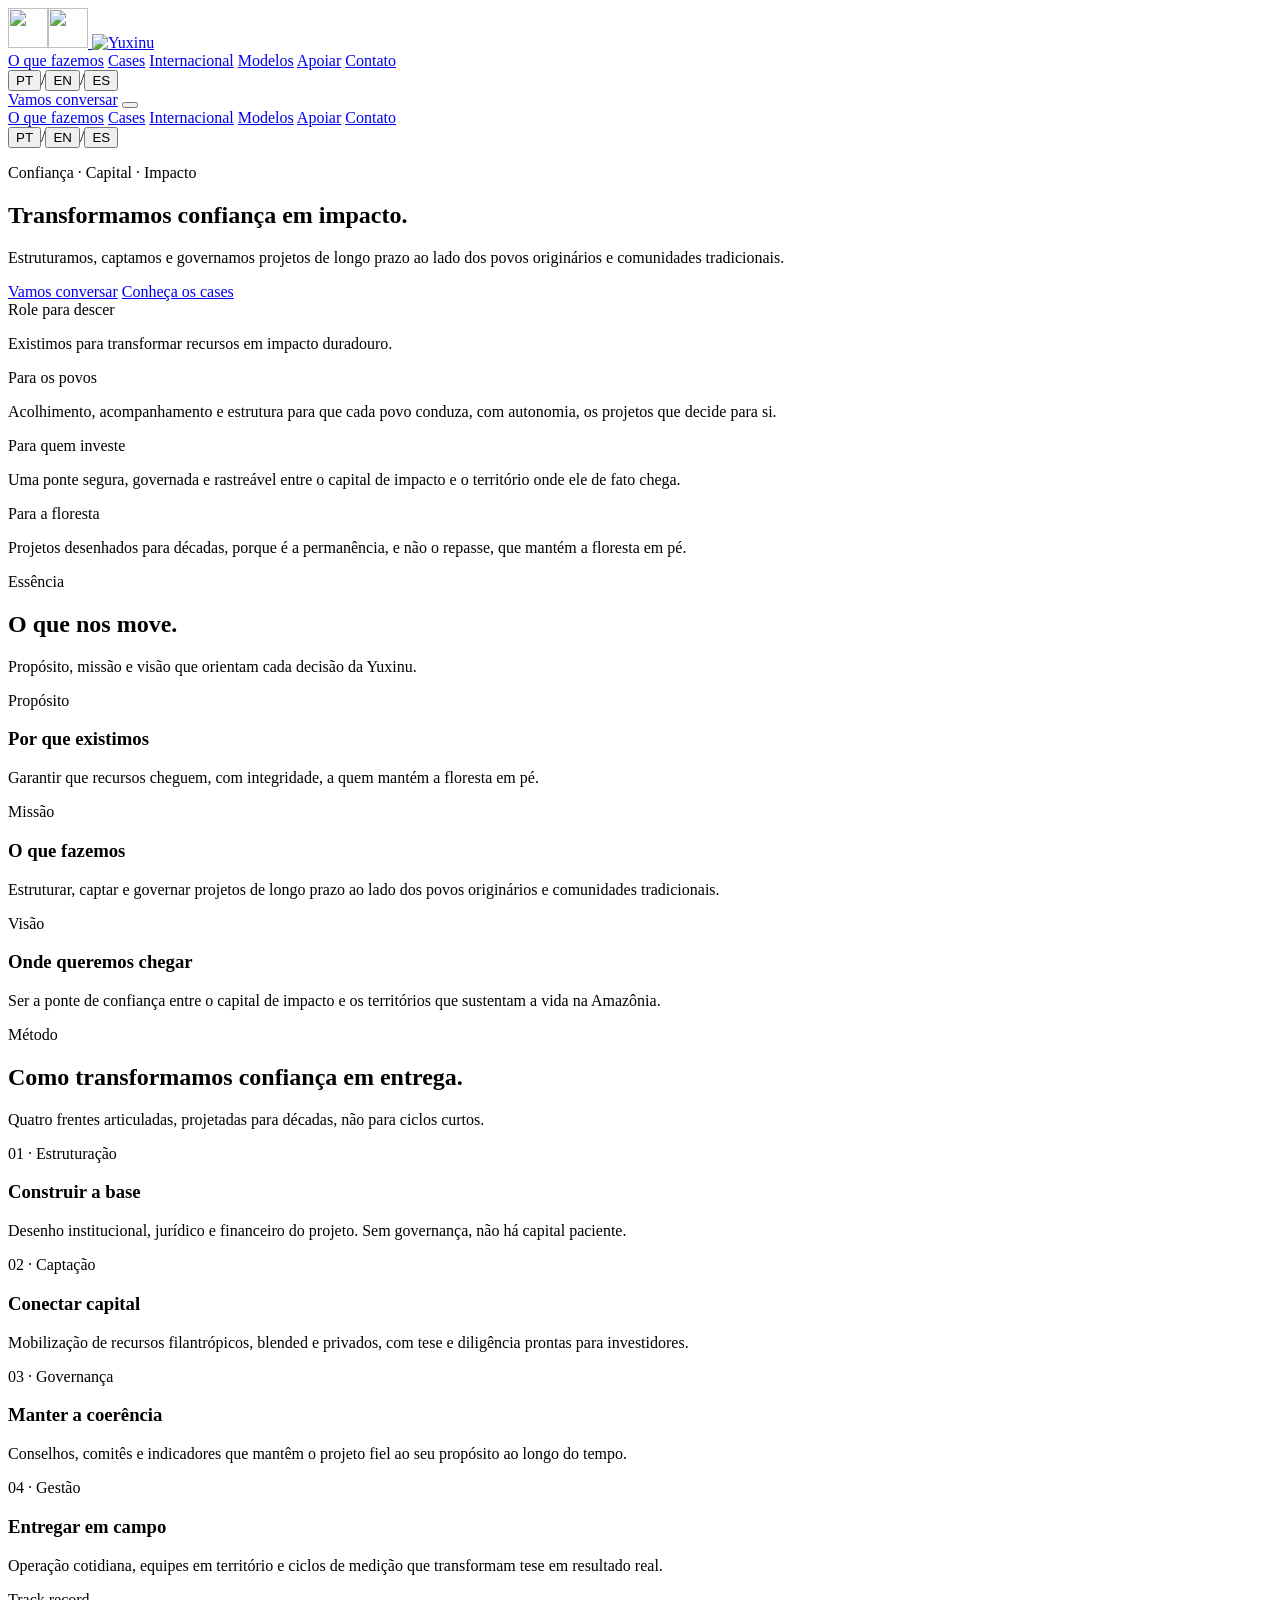
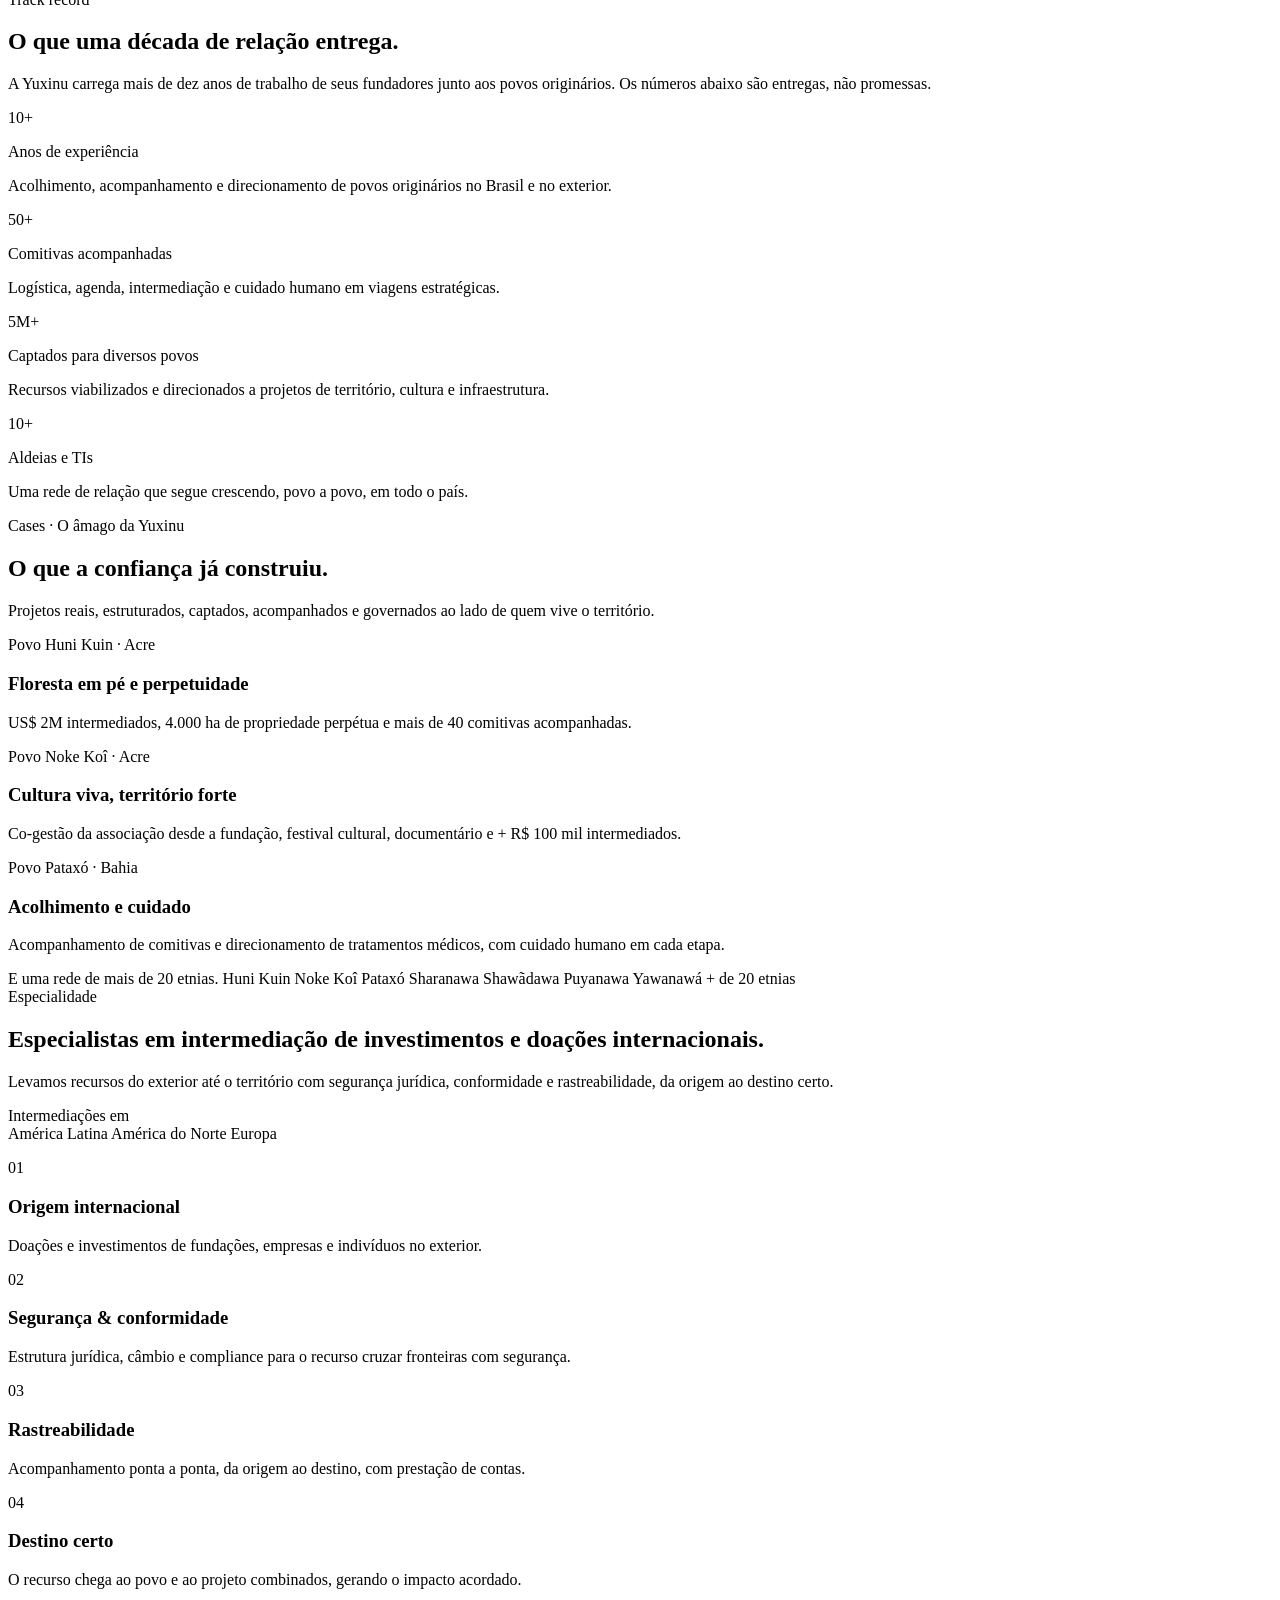
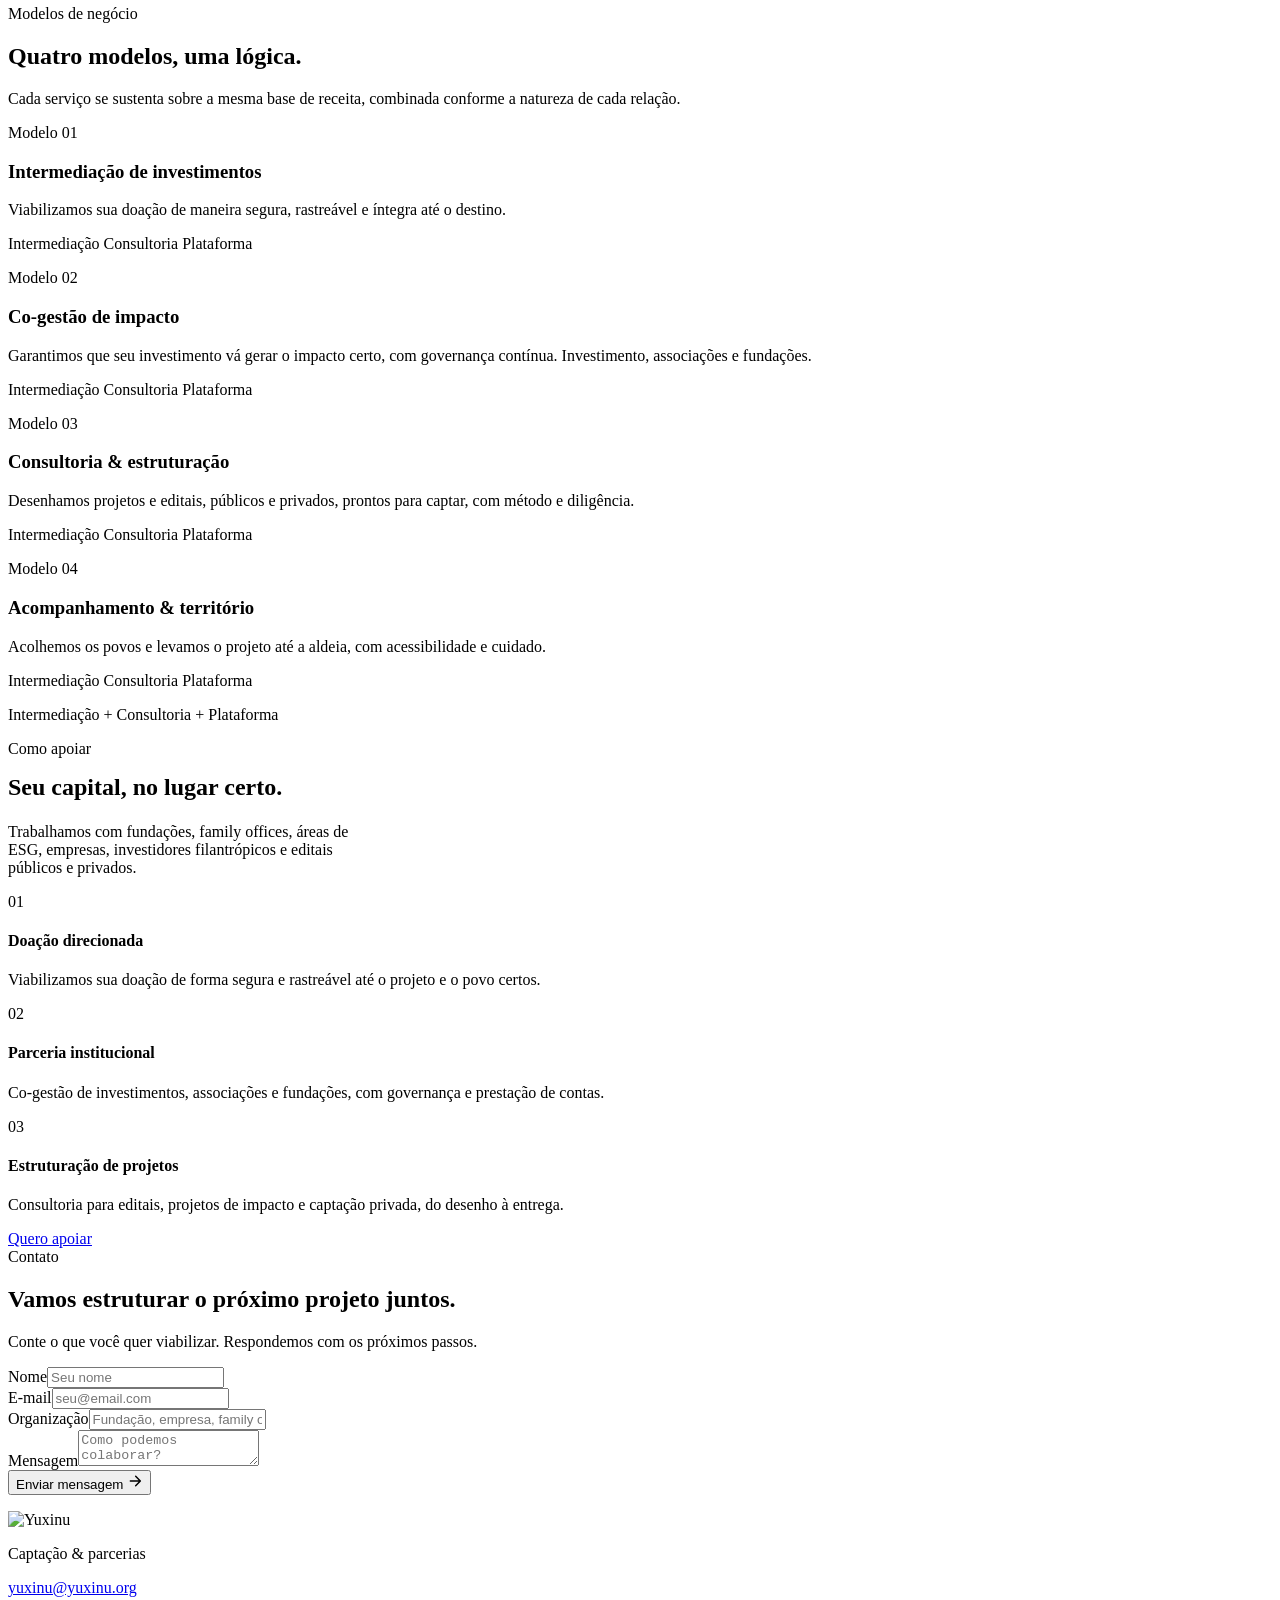
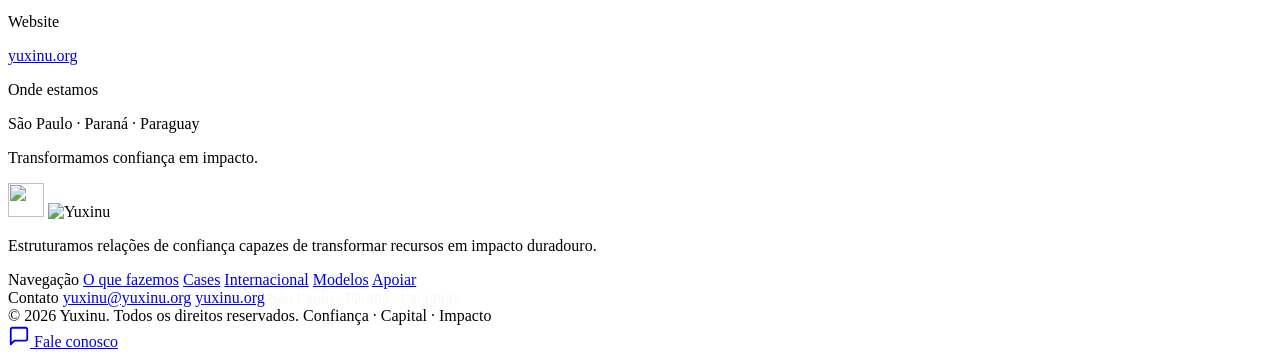
==== commit c1a7864e: "Preview build (uniform segments, no tail taper)" ====
--- a/index.html
+++ b/index.html
@@ -8,11 +8,11 @@
 <link rel="canonical" href="https://yuxinu.org/">
 
 <!-- Favicons -->
-<link rel="icon" href="/assets/favicon.svg" type="image/svg+xml">
-<link rel="icon" href="/assets/favicon-32x32.png" sizes="32x32" type="image/png">
-<link rel="icon" href="/assets/icon-512.png" sizes="512x512" type="image/png">
-<link rel="apple-touch-icon" href="/assets/apple-touch-icon.png">
-<link rel="manifest" href="/site.webmanifest">
+<link rel="icon" href="/yuxinu-site/assets/favicon.svg" type="image/svg+xml">
+<link rel="icon" href="/yuxinu-site/assets/favicon-32x32.png" sizes="32x32" type="image/png">
+<link rel="icon" href="/yuxinu-site/assets/icon-512.png" sizes="512x512" type="image/png">
+<link rel="apple-touch-icon" href="/yuxinu-site/assets/apple-touch-icon.png">
+<link rel="manifest" href="/yuxinu-site/site.webmanifest">
 <meta name="theme-color" content="#2D4A40">
 
 <!-- Open Graph -->
@@ -55,10 +55,10 @@
 
 <link rel="preconnect" href="https://fonts.googleapis.com">
 <link rel="preconnect" href="https://fonts.gstatic.com" crossorigin>
-<link rel="preload" as="image" href="/assets/a933c792-b608-4adb-b0ee-6b280b68e118.jpg" fetchpriority="high">
-
-<link rel="stylesheet" href="/css/fonts.css">
-<link rel="stylesheet" href="/css/main.css">
+<link rel="preload" as="image" href="/yuxinu-site/assets/a933c792-b608-4adb-b0ee-6b280b68e118.jpg" fetchpriority="high">
+
+<link rel="stylesheet" href="/yuxinu-site/css/fonts.css">
+<link rel="stylesheet" href="/yuxinu-site/css/main.css">
 </head>
 <body>
 
@@ -66,8 +66,8 @@
 <header class="nav nav-top">
   <div class="wrap">
     <a class="brand" href="#inicio" aria-label="Yuxinu — página inicial">
-      <span class="mark"><img class="m-dark" src="/assets/7e8add1b-f5ac-4b36-8fe7-37afaff05ccb.svg" alt="" width="40" height="40"><img class="m-light" src="/assets/f52a19a8-d4a0-47c4-aba7-2c84753b7f3f.svg" alt="" width="40" height="40"></span>
-      <span class="word"><img src="/assets/8fd9c31f-817c-4200-b50d-58621189b4c7.svg" alt="Yuxinu" width="140" height="20"></span>
+      <span class="mark"><img class="m-dark" src="/yuxinu-site/assets/7e8add1b-f5ac-4b36-8fe7-37afaff05ccb.svg" alt="" width="40" height="40"><img class="m-light" src="/yuxinu-site/assets/f52a19a8-d4a0-47c4-aba7-2c84753b7f3f.svg" alt="" width="40" height="40"></span>
+      <span class="word"><img src="/yuxinu-site/assets/8fd9c31f-817c-4200-b50d-58621189b4c7.svg" alt="Yuxinu" width="140" height="20"></span>
     </a>
     <nav class="nav-links" aria-label="Principal">
       <a href="#fazemos" data-i18n="nav.fazemos">O que fazemos</a>
@@ -105,7 +105,7 @@
 <!-- ============ HERO ============ -->
 <section id="inicio" class="hero">
   <div class="photo" data-parallax="0.08" role="img" aria-label="Floresta amazônica preservada">
-    <div class="photo-img" style="background-image:url(&quot;/assets/a933c792-b608-4adb-b0ee-6b280b68e118.jpg&quot;)"></div>
+    <div class="photo-img" style="background-image:url(&quot;/yuxinu-site/assets/a933c792-b608-4adb-b0ee-6b280b68e118.jpg&quot;)"></div>
   </div>
   <div class="veil"></div>
   <div class="kene kene-light" data-parallax="0.05" aria-hidden="true"></div>
@@ -180,7 +180,7 @@
 
 <!-- ============ NÚMEROS ============ -->
 <section id="numeros" class="sec s-verde">
-  <div class="kene kene-light kene-bold-light" style="background-image:url(&quot;/assets/f351dff2-c548-4c4f-9797-4a85a524d1bb.svg&quot;);opacity:.06" data-parallax="0.07" aria-hidden="true"></div>
+  <div class="kene kene-light kene-bold-light" style="background-image:url(&quot;/yuxinu-site/assets/f351dff2-c548-4c4f-9797-4a85a524d1bb.svg&quot;);opacity:.06" data-parallax="0.07" aria-hidden="true"></div>
   <div class="wrap">
     <div class="sec-head">
       <div class="left">
@@ -213,7 +213,7 @@
     </div>
     <div class="cases">
       <article class="case case--huni reveal d1">
-        <div class="ph" style="background-image:url(&quot;/assets/b8d41d9d-47e6-4537-8ada-4a784f609c0d.jpg&quot;)" role="img" aria-label="Território do povo Huni Kuin no Acre"></div>
+        <div class="ph" style="background-image:url(&quot;/yuxinu-site/assets/b8d41d9d-47e6-4537-8ada-4a784f609c0d.jpg&quot;)" role="img" aria-label="Território do povo Huni Kuin no Acre"></div>
         <div class="scrim"></div><div class="bar"></div>
         <div class="inner">
           <p class="tag" data-i18n="huni.tag">Povo Huni Kuin · Acre</p>
@@ -222,7 +222,7 @@
         </div>
       </article>
       <article class="case case--noke reveal d2">
-        <div class="ph" style="background-image:url(&quot;/assets/f22093ab-c1e7-49ba-a214-bf831f061574.jpg&quot;)" role="img" aria-label="Território do povo Noke Koî no Acre"></div>
+        <div class="ph" style="background-image:url(&quot;/yuxinu-site/assets/f22093ab-c1e7-49ba-a214-bf831f061574.jpg&quot;)" role="img" aria-label="Território do povo Noke Koî no Acre"></div>
         <div class="scrim"></div><div class="bar"></div>
         <div class="inner">
           <p class="tag" data-i18n="noke.tag">Povo Noke Koî · Acre</p>
@@ -231,7 +231,7 @@
         </div>
       </article>
       <article class="case case--pataxo reveal d3">
-        <div class="ph" style="background-image:url(&quot;/assets/cd8b4ad1-3b78-4bc1-96b4-d73a9a7a2426.jpg&quot;)" role="img" aria-label="Território do povo Pataxó na Bahia"></div>
+        <div class="ph" style="background-image:url(&quot;/yuxinu-site/assets/cd8b4ad1-3b78-4bc1-96b4-d73a9a7a2426.jpg&quot;)" role="img" aria-label="Território do povo Pataxó na Bahia"></div>
         <div class="scrim"></div><div class="bar"></div>
         <div class="inner">
           <p class="tag" data-i18n="pataxo.tag">Povo Pataxó · Bahia</p>
@@ -358,7 +358,7 @@
         </div>
         <a href="#contato" class="cta-btn reveal" data-i18n="ap.cta">Quero apoiar</a>
       </div>
-      <div class="visual reveal d2" style="background-image:url(&quot;/assets/d09ed1dd-a629-44ad-89ab-884c79b486c1.jpg&quot;)" role="img" aria-label="Comunidade tradicional em seu território">
+      <div class="visual reveal d2" style="background-image:url(&quot;/yuxinu-site/assets/d09ed1dd-a629-44ad-89ab-884c79b486c1.jpg&quot;)" role="img" aria-label="Comunidade tradicional em seu território">
         <div class="kene kene-light" aria-hidden="true"></div>
       </div>
     </div>
@@ -395,7 +395,7 @@
         <p class="form-status" role="status" aria-live="polite"></p>
       </form>
       <div class="contact-info reveal d1">
-        <div class="mark-lg"><img src="/assets/ad6b5ddf-cbab-4780-9431-8693e523588c.svg" alt="Yuxinu" width="120" height="115"></div>
+        <div class="mark-lg"><img src="/yuxinu-site/assets/ad6b5ddf-cbab-4780-9431-8693e523588c.svg" alt="Yuxinu" width="120" height="115"></div>
         <div class="block"><p class="lbl" data-i18n="ct.email_lbl">Captação &amp; parcerias</p><p class="val"><a href="mailto:yuxinu@yuxinu.org">yuxinu@yuxinu.org</a></p></div>
         <div class="block"><p class="lbl" data-i18n="ct.site_lbl">Website</p><p class="val"><a href="https://yuxinu.org">yuxinu.org</a></p></div>
         <div class="block"><p class="lbl" data-i18n="ct.loc_lbl">Onde estamos</p><p class="val" data-i18n="ct.loc_val">São Paulo · Paraná · Paraguay</p></div>
@@ -412,8 +412,8 @@
     <div class="top">
       <div class="brand">
         <div class="lock">
-          <span class="mark"><img src="/assets/941c7382-81ca-4a7d-a080-e53cffab3ce5.svg" alt="" width="36" height="34"></span>
-          <span class="word"><img src="/assets/8fd9c31f-817c-4200-b50d-58621189b4c7.svg" alt="Yuxinu" width="140" height="20"></span>
+          <span class="mark"><img src="/yuxinu-site/assets/941c7382-81ca-4a7d-a080-e53cffab3ce5.svg" alt="" width="36" height="34"></span>
+          <span class="word"><img src="/yuxinu-site/assets/8fd9c31f-817c-4200-b50d-58621189b4c7.svg" alt="Yuxinu" width="140" height="20"></span>
         </div>
         <p data-i18n="foot.tagline">Estruturamos relações de confiança capazes de transformar recursos em impacto duradouro.</p>
       </div>
@@ -486,9 +486,9 @@
     <div class="snake-seg" style="animation-delay:-0.2s"></div>
     <div class="snake-seg" style="animation-delay:-0.4s"></div>
     <div class="snake-seg" style="animation-delay:-0.6s" data-scale="1"></div>
-    <div class="snake-seg snake-seg--tail3" style="animation-delay:-0.8s"></div>
-    <div class="snake-seg snake-seg--tail2" style="animation-delay:-1.0s"></div>
-    <div class="snake-seg snake-seg--tail1" style="animation-delay:-1.2s"></div>
+    <div class="snake-seg" style="animation-delay:-0.8s"></div>
+    <div class="snake-seg" style="animation-delay:-1.0s"></div>
+    <div class="snake-seg" style="animation-delay:-1.2s"></div>
   </div>
 </div>
 
@@ -497,7 +497,7 @@
   <span class="fab-label" data-i18n="fab.label">Fale conosco</span>
 </a>
 
-<script src="/js/i18n.js" defer></script>
-<script src="/js/interactions.js" defer></script>
+<script src="/yuxinu-site/js/i18n.js" defer></script>
+<script src="/yuxinu-site/js/interactions.js" defer></script>
 </body>
 </html>
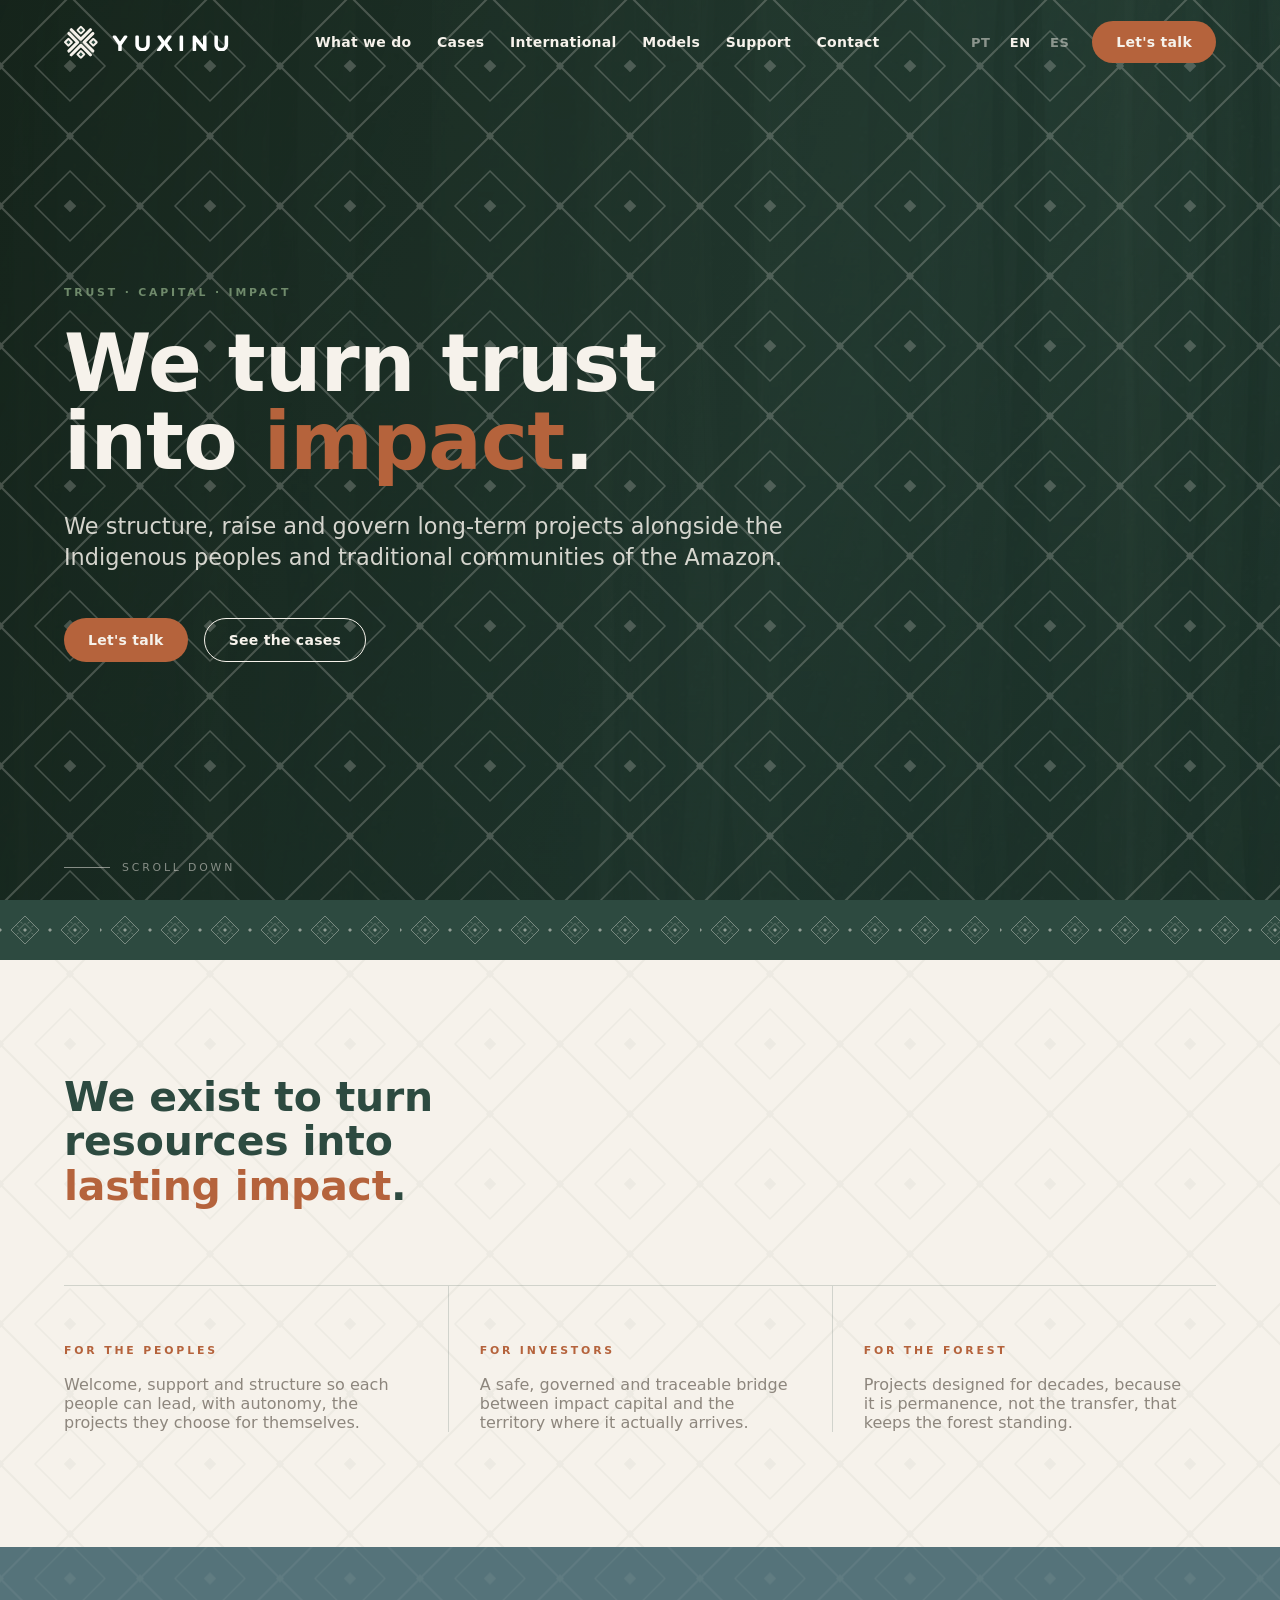
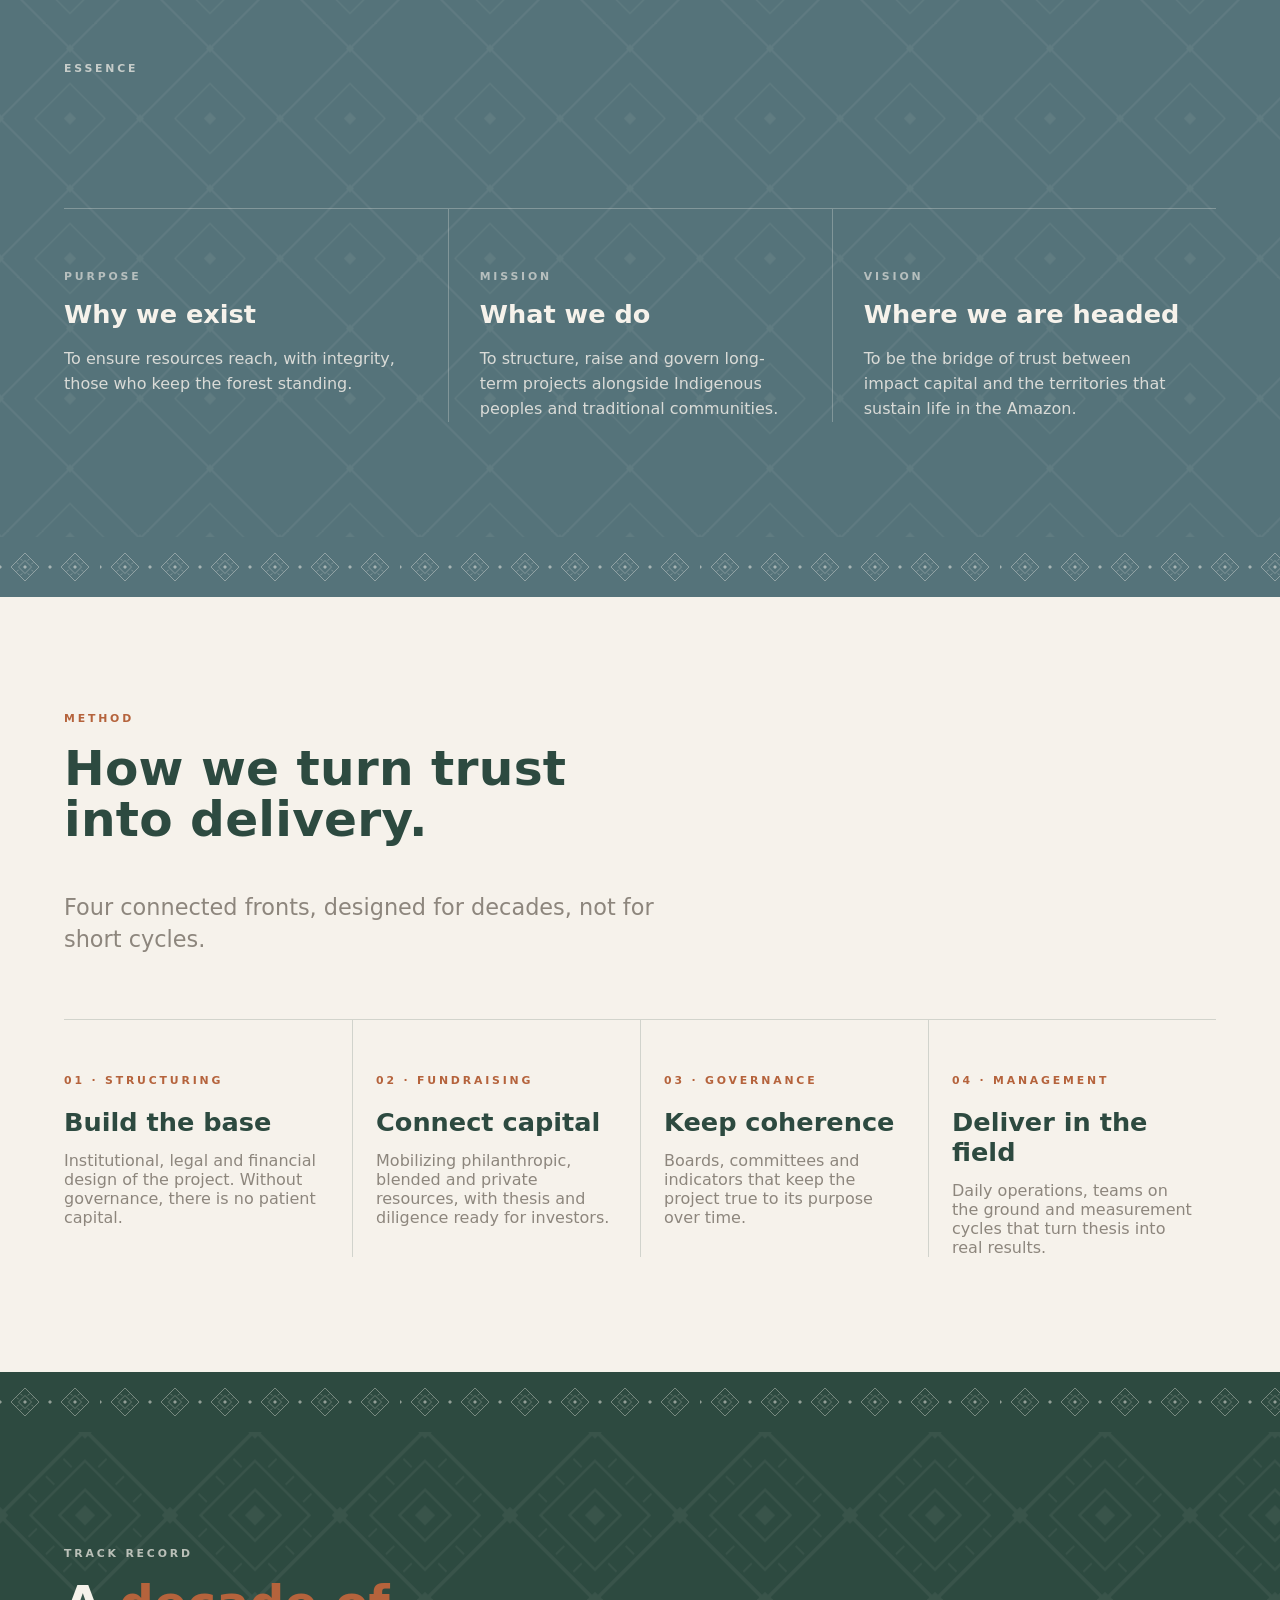
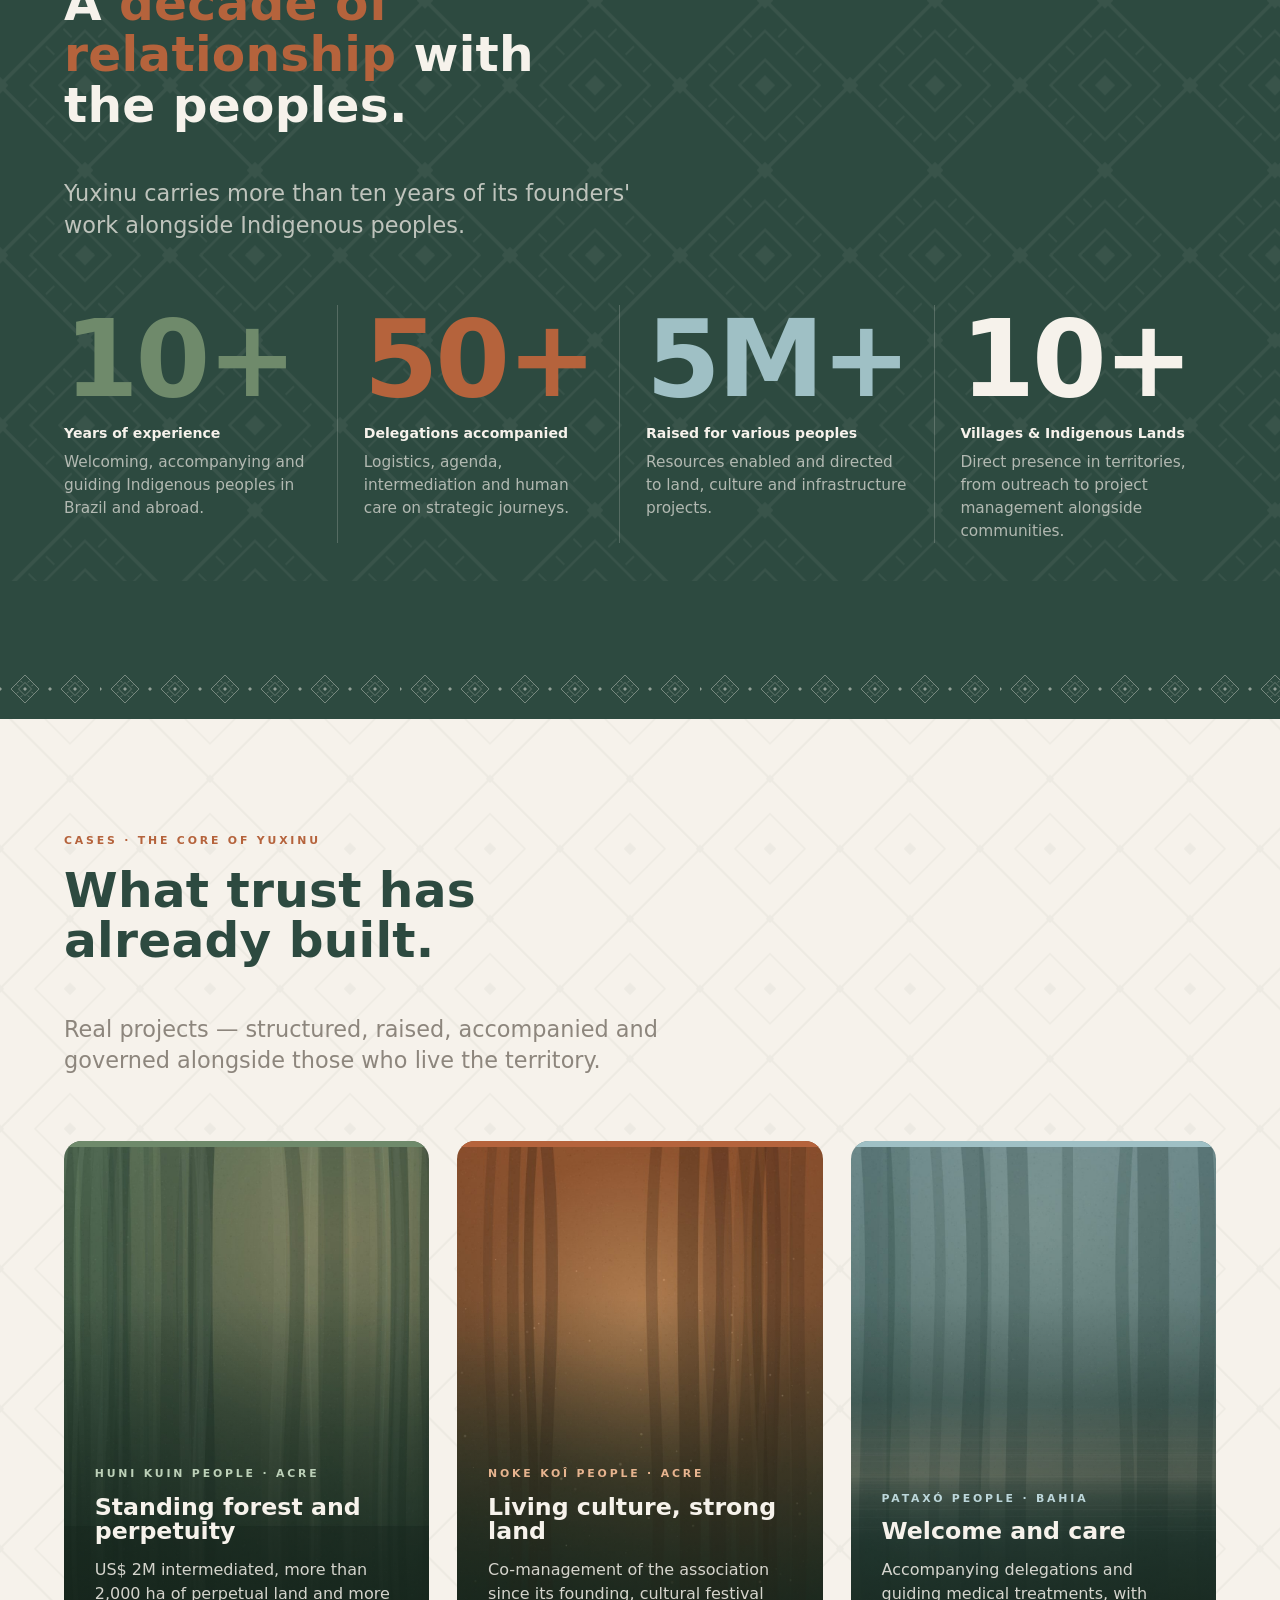
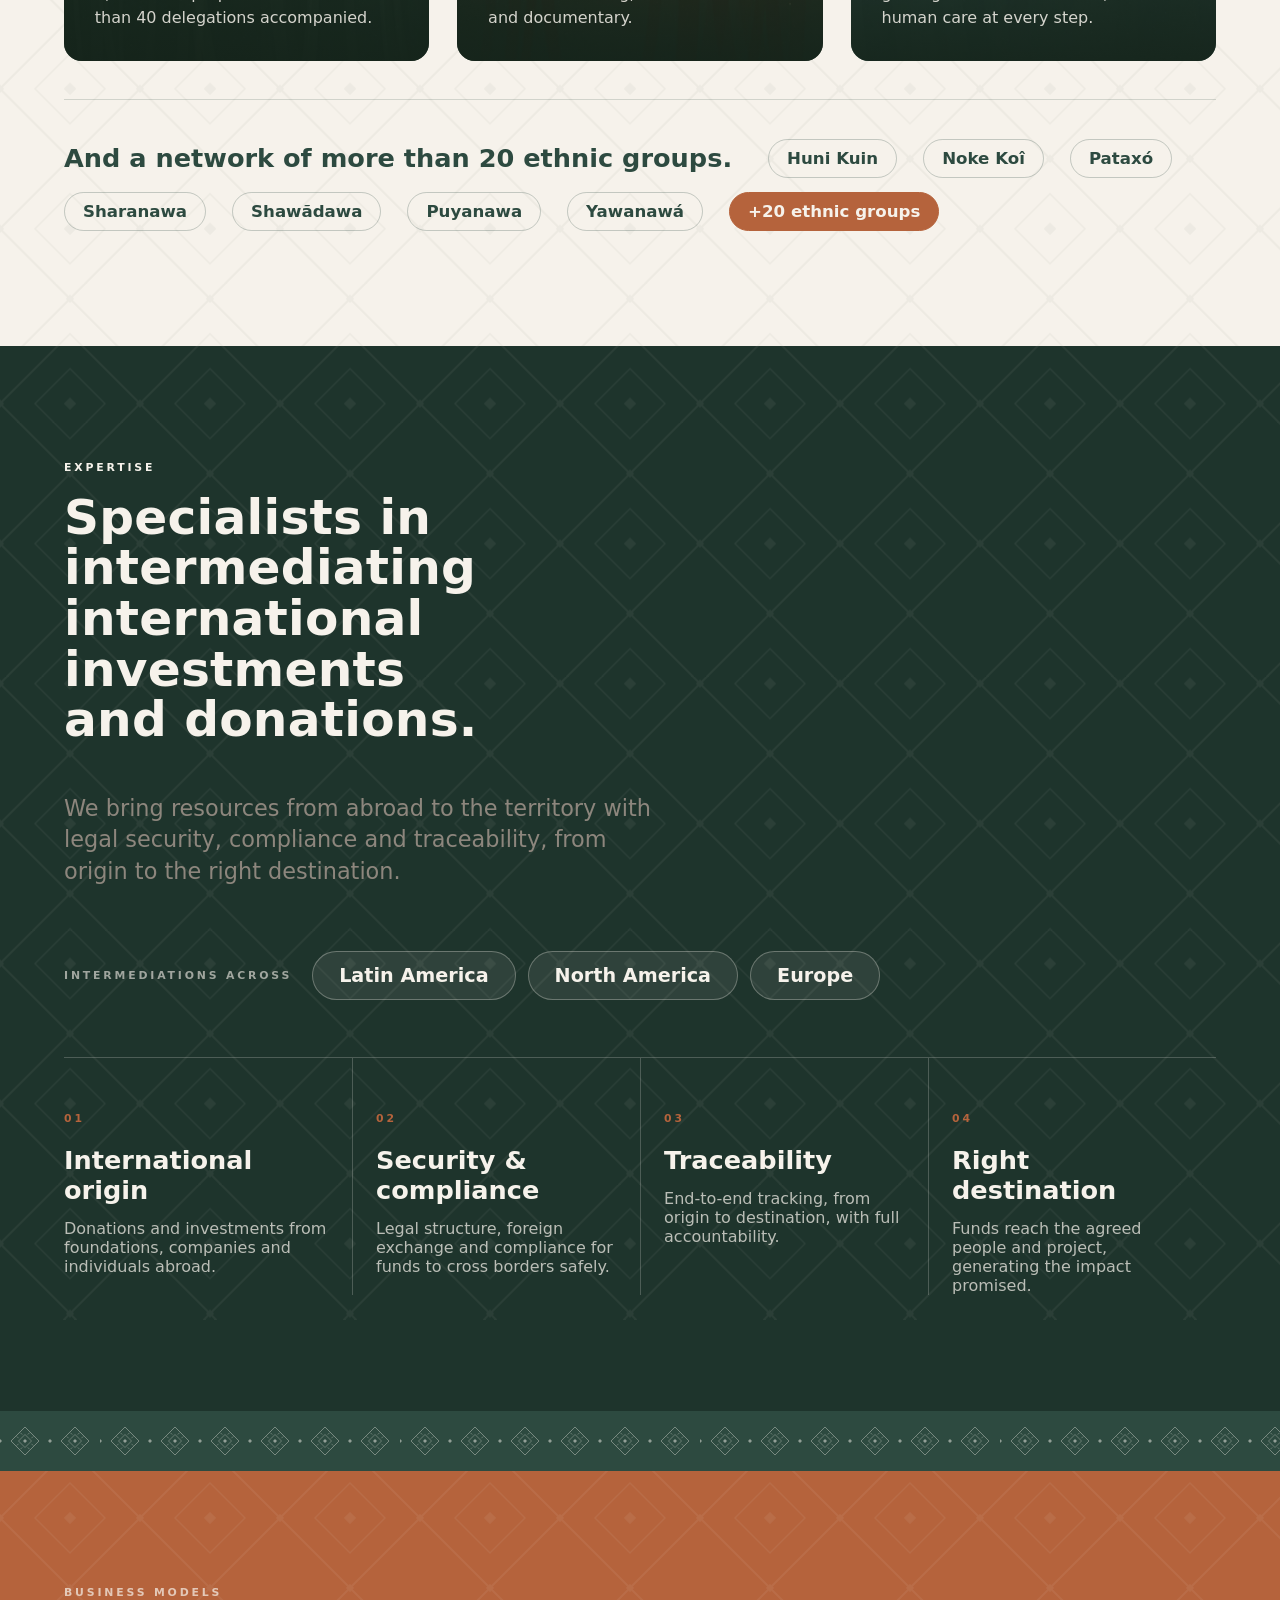
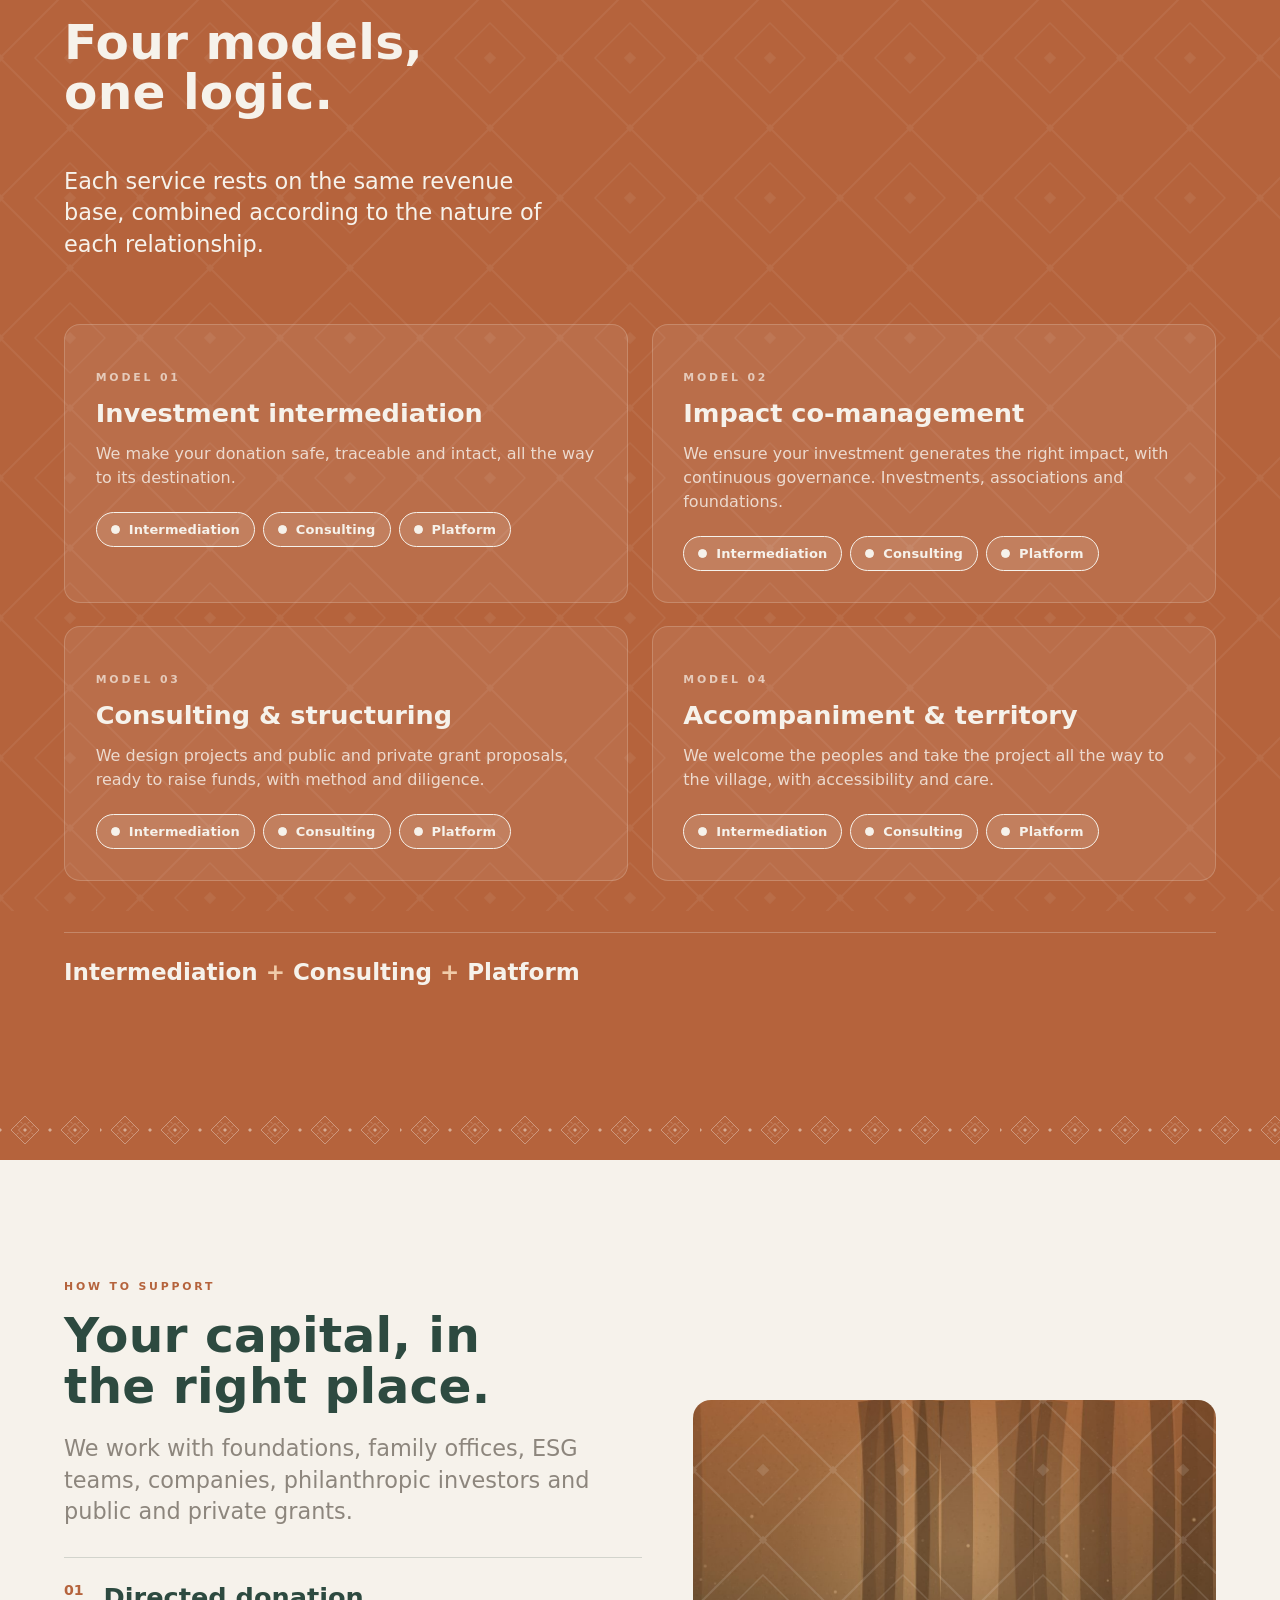
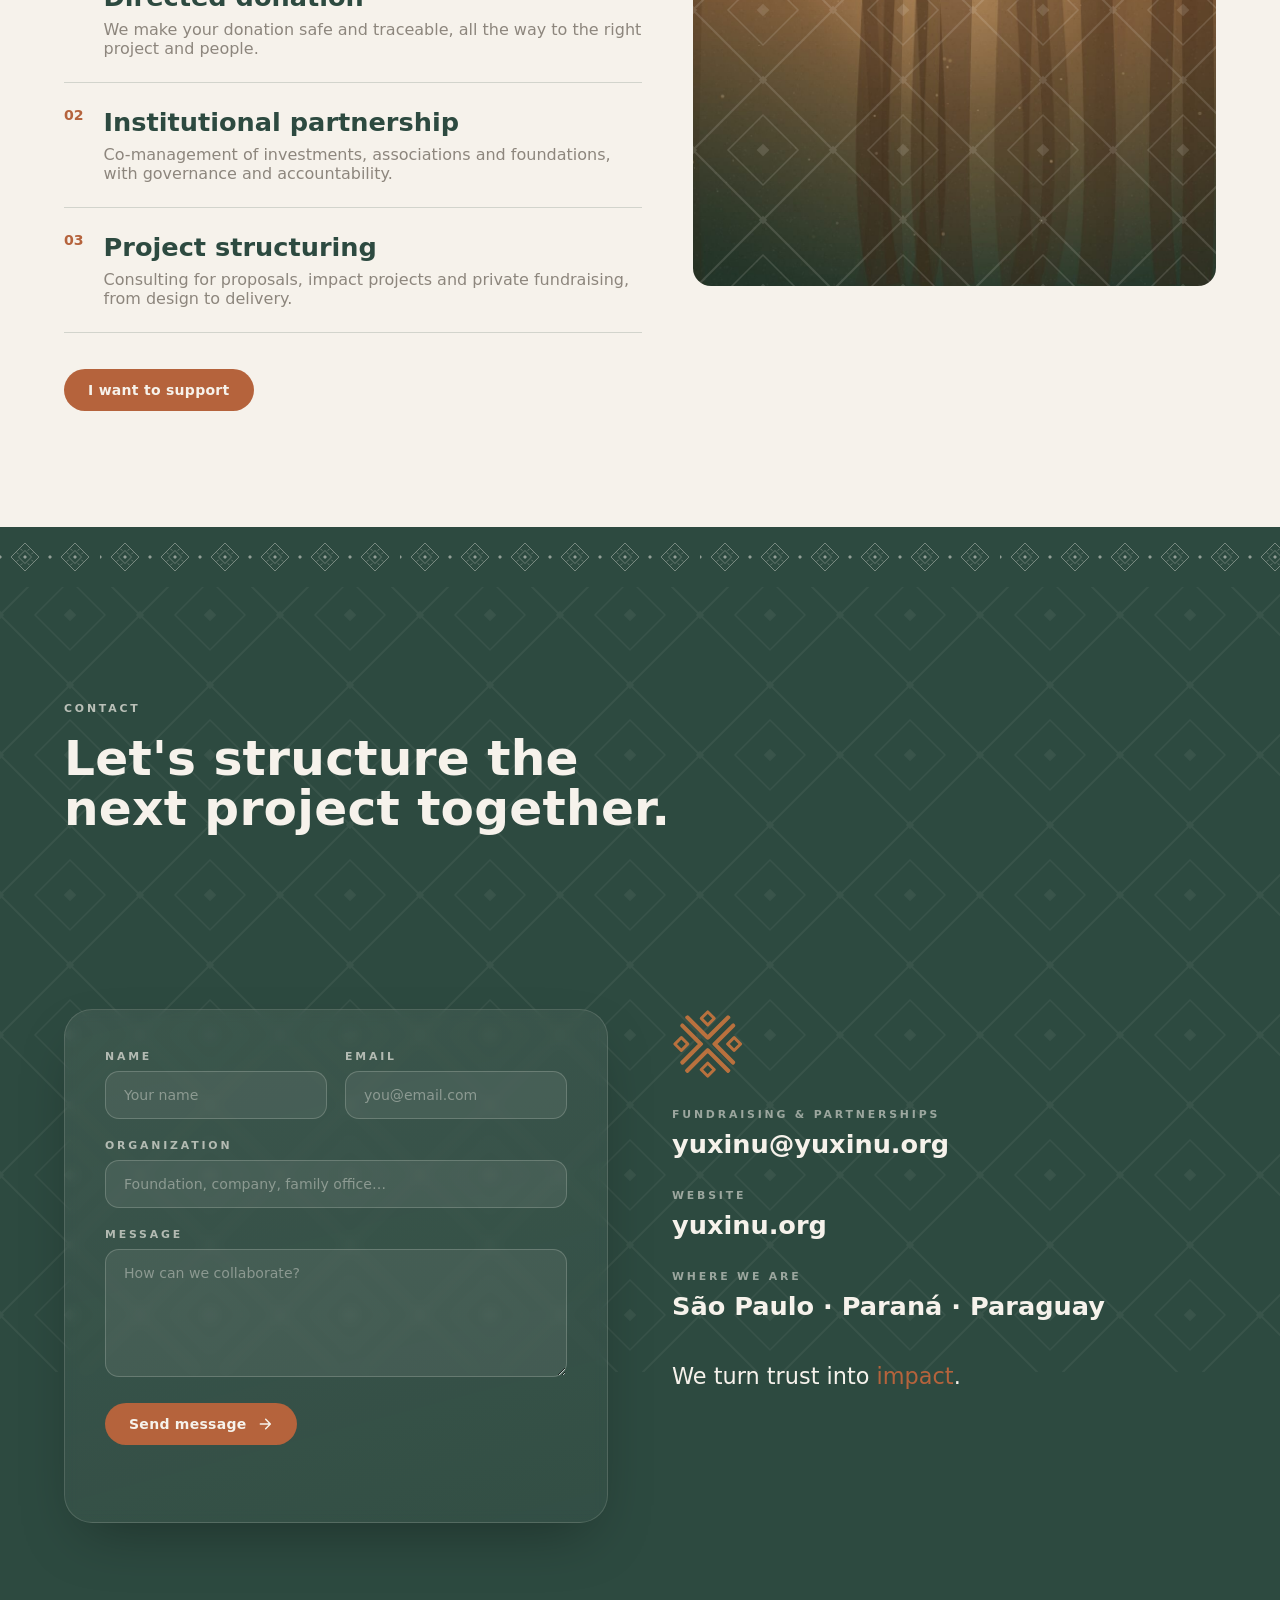
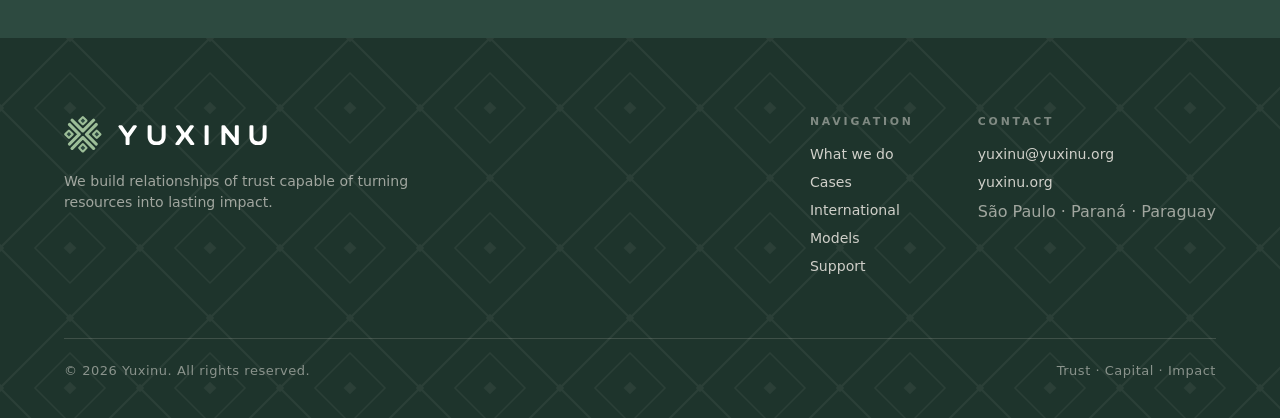
==== commit e9418e8b: "Remove cobra lateral e corrige distorção do logo no contato - Cobra kene removida (HTML, CSS, JS) a " ====
--- a/index.html
+++ b/index.html
@@ -8,11 +8,11 @@
 <link rel="canonical" href="https://yuxinu.org/">
 
 <!-- Favicons -->
-<link rel="icon" href="/yuxinu-site/assets/favicon.svg" type="image/svg+xml">
-<link rel="icon" href="/yuxinu-site/assets/favicon-32x32.png" sizes="32x32" type="image/png">
-<link rel="icon" href="/yuxinu-site/assets/icon-512.png" sizes="512x512" type="image/png">
-<link rel="apple-touch-icon" href="/yuxinu-site/assets/apple-touch-icon.png">
-<link rel="manifest" href="/yuxinu-site/site.webmanifest">
+<link rel="icon" href="/assets/favicon.svg" type="image/svg+xml">
+<link rel="icon" href="/assets/favicon-32x32.png" sizes="32x32" type="image/png">
+<link rel="icon" href="/assets/icon-512.png" sizes="512x512" type="image/png">
+<link rel="apple-touch-icon" href="/assets/apple-touch-icon.png">
+<link rel="manifest" href="/site.webmanifest">
 <meta name="theme-color" content="#2D4A40">
 
 <!-- Open Graph -->
@@ -55,10 +55,10 @@
 
 <link rel="preconnect" href="https://fonts.googleapis.com">
 <link rel="preconnect" href="https://fonts.gstatic.com" crossorigin>
-<link rel="preload" as="image" href="/yuxinu-site/assets/a933c792-b608-4adb-b0ee-6b280b68e118.jpg" fetchpriority="high">
-
-<link rel="stylesheet" href="/yuxinu-site/css/fonts.css">
-<link rel="stylesheet" href="/yuxinu-site/css/main.css">
+<link rel="preload" as="image" href="/assets/a933c792-b608-4adb-b0ee-6b280b68e118.jpg" fetchpriority="high">
+
+<link rel="stylesheet" href="/css/fonts.css">
+<link rel="stylesheet" href="/css/main.css">
 </head>
 <body>
 
@@ -66,8 +66,8 @@
 <header class="nav nav-top">
   <div class="wrap">
     <a class="brand" href="#inicio" aria-label="Yuxinu — página inicial">
-      <span class="mark"><img class="m-dark" src="/yuxinu-site/assets/7e8add1b-f5ac-4b36-8fe7-37afaff05ccb.svg" alt="" width="40" height="40"><img class="m-light" src="/yuxinu-site/assets/f52a19a8-d4a0-47c4-aba7-2c84753b7f3f.svg" alt="" width="40" height="40"></span>
-      <span class="word"><img src="/yuxinu-site/assets/8fd9c31f-817c-4200-b50d-58621189b4c7.svg" alt="Yuxinu" width="140" height="20"></span>
+      <span class="mark"><img class="m-dark" src="/assets/7e8add1b-f5ac-4b36-8fe7-37afaff05ccb.svg" alt="" width="40" height="40"><img class="m-light" src="/assets/f52a19a8-d4a0-47c4-aba7-2c84753b7f3f.svg" alt="" width="40" height="40"></span>
+      <span class="word"><img src="/assets/8fd9c31f-817c-4200-b50d-58621189b4c7.svg" alt="Yuxinu" width="140" height="20"></span>
     </a>
     <nav class="nav-links" aria-label="Principal">
       <a href="#fazemos" data-i18n="nav.fazemos">O que fazemos</a>
@@ -105,7 +105,7 @@
 <!-- ============ HERO ============ -->
 <section id="inicio" class="hero">
   <div class="photo" data-parallax="0.08" role="img" aria-label="Floresta amazônica preservada">
-    <div class="photo-img" style="background-image:url(&quot;/yuxinu-site/assets/a933c792-b608-4adb-b0ee-6b280b68e118.jpg&quot;)"></div>
+    <div class="photo-img" style="background-image:url(&quot;/assets/a933c792-b608-4adb-b0ee-6b280b68e118.jpg&quot;)"></div>
   </div>
   <div class="veil"></div>
   <div class="kene kene-light" data-parallax="0.05" aria-hidden="true"></div>
@@ -180,7 +180,7 @@
 
 <!-- ============ NÚMEROS ============ -->
 <section id="numeros" class="sec s-verde">
-  <div class="kene kene-light kene-bold-light" style="background-image:url(&quot;/yuxinu-site/assets/f351dff2-c548-4c4f-9797-4a85a524d1bb.svg&quot;);opacity:.06" data-parallax="0.07" aria-hidden="true"></div>
+  <div class="kene kene-light kene-bold-light" style="background-image:url(&quot;/assets/f351dff2-c548-4c4f-9797-4a85a524d1bb.svg&quot;);opacity:.06" data-parallax="0.07" aria-hidden="true"></div>
   <div class="wrap">
     <div class="sec-head">
       <div class="left">
@@ -213,7 +213,7 @@
     </div>
     <div class="cases">
       <article class="case case--huni reveal d1">
-        <div class="ph" style="background-image:url(&quot;/yuxinu-site/assets/b8d41d9d-47e6-4537-8ada-4a784f609c0d.jpg&quot;)" role="img" aria-label="Território do povo Huni Kuin no Acre"></div>
+        <div class="ph" style="background-image:url(&quot;/assets/b8d41d9d-47e6-4537-8ada-4a784f609c0d.jpg&quot;)" role="img" aria-label="Território do povo Huni Kuin no Acre"></div>
         <div class="scrim"></div><div class="bar"></div>
         <div class="inner">
           <p class="tag" data-i18n="huni.tag">Povo Huni Kuin · Acre</p>
@@ -222,7 +222,7 @@
         </div>
       </article>
       <article class="case case--noke reveal d2">
-        <div class="ph" style="background-image:url(&quot;/yuxinu-site/assets/f22093ab-c1e7-49ba-a214-bf831f061574.jpg&quot;)" role="img" aria-label="Território do povo Noke Koî no Acre"></div>
+        <div class="ph" style="background-image:url(&quot;/assets/f22093ab-c1e7-49ba-a214-bf831f061574.jpg&quot;)" role="img" aria-label="Território do povo Noke Koî no Acre"></div>
         <div class="scrim"></div><div class="bar"></div>
         <div class="inner">
           <p class="tag" data-i18n="noke.tag">Povo Noke Koî · Acre</p>
@@ -231,7 +231,7 @@
         </div>
       </article>
       <article class="case case--pataxo reveal d3">
-        <div class="ph" style="background-image:url(&quot;/yuxinu-site/assets/cd8b4ad1-3b78-4bc1-96b4-d73a9a7a2426.jpg&quot;)" role="img" aria-label="Território do povo Pataxó na Bahia"></div>
+        <div class="ph" style="background-image:url(&quot;/assets/cd8b4ad1-3b78-4bc1-96b4-d73a9a7a2426.jpg&quot;)" role="img" aria-label="Território do povo Pataxó na Bahia"></div>
         <div class="scrim"></div><div class="bar"></div>
         <div class="inner">
           <p class="tag" data-i18n="pataxo.tag">Povo Pataxó · Bahia</p>
@@ -358,7 +358,7 @@
         </div>
         <a href="#contato" class="cta-btn reveal" data-i18n="ap.cta">Quero apoiar</a>
       </div>
-      <div class="visual reveal d2" style="background-image:url(&quot;/yuxinu-site/assets/d09ed1dd-a629-44ad-89ab-884c79b486c1.jpg&quot;)" role="img" aria-label="Comunidade tradicional em seu território">
+      <div class="visual reveal d2" style="background-image:url(&quot;/assets/d09ed1dd-a629-44ad-89ab-884c79b486c1.jpg&quot;)" role="img" aria-label="Comunidade tradicional em seu território">
         <div class="kene kene-light" aria-hidden="true"></div>
       </div>
     </div>
@@ -395,7 +395,7 @@
         <p class="form-status" role="status" aria-live="polite"></p>
       </form>
       <div class="contact-info reveal d1">
-        <div class="mark-lg"><img src="/yuxinu-site/assets/ad6b5ddf-cbab-4780-9431-8693e523588c.svg" alt="Yuxinu" width="120" height="115"></div>
+        <div class="mark-lg"><img src="/assets/ad6b5ddf-cbab-4780-9431-8693e523588c.svg" alt="Yuxinu" width="120" height="115"></div>
         <div class="block"><p class="lbl" data-i18n="ct.email_lbl">Captação &amp; parcerias</p><p class="val"><a href="mailto:yuxinu@yuxinu.org">yuxinu@yuxinu.org</a></p></div>
         <div class="block"><p class="lbl" data-i18n="ct.site_lbl">Website</p><p class="val"><a href="https://yuxinu.org">yuxinu.org</a></p></div>
         <div class="block"><p class="lbl" data-i18n="ct.loc_lbl">Onde estamos</p><p class="val" data-i18n="ct.loc_val">São Paulo · Paraná · Paraguay</p></div>
@@ -412,8 +412,8 @@
     <div class="top">
       <div class="brand">
         <div class="lock">
-          <span class="mark"><img src="/yuxinu-site/assets/941c7382-81ca-4a7d-a080-e53cffab3ce5.svg" alt="" width="36" height="34"></span>
-          <span class="word"><img src="/yuxinu-site/assets/8fd9c31f-817c-4200-b50d-58621189b4c7.svg" alt="Yuxinu" width="140" height="20"></span>
+          <span class="mark"><img src="/assets/941c7382-81ca-4a7d-a080-e53cffab3ce5.svg" alt="" width="36" height="34"></span>
+          <span class="word"><img src="/assets/8fd9c31f-817c-4200-b50d-58621189b4c7.svg" alt="Yuxinu" width="140" height="20"></span>
         </div>
         <p data-i18n="foot.tagline">Estruturamos relações de confiança capazes de transformar recursos em impacto duradouro.</p>
       </div>
@@ -441,63 +441,12 @@
   </div>
 </footer>
 
-<div class="snake-rail" aria-hidden="true">
-  <div class="snake-rail-track" id="snake-rail-track">
-    <div class="snake-seg" style="animation-delay:-0.0s" data-scale="1"></div>
-    <div class="snake-seg" style="animation-delay:-0.2s"></div>
-    <div class="snake-seg" style="animation-delay:-0.4s" data-scale="1"></div>
-    <div class="snake-seg" style="animation-delay:-0.6s"></div>
-    <div class="snake-seg" style="animation-delay:-0.8s"></div>
-    <div class="snake-seg" style="animation-delay:-1.0s"></div>
-    <div class="snake-seg" style="animation-delay:-1.2s" data-scale="1"></div>
-    <div class="snake-seg" style="animation-delay:-1.4s"></div>
-    <div class="snake-seg" style="animation-delay:-1.6s"></div>
-    <div class="snake-seg" style="animation-delay:-1.8s"></div>
-    <div class="snake-seg" style="animation-delay:-2.0s" data-scale="1"></div>
-    <div class="snake-seg" style="animation-delay:-2.2s"></div>
-    <div class="snake-seg" style="animation-delay:-2.4s"></div>
-    <div class="snake-seg" style="animation-delay:-0.0s"></div>
-    <div class="snake-seg" style="animation-delay:-0.2s" data-scale="1"></div>
-    <div class="snake-seg" style="animation-delay:-0.4s"></div>
-    <div class="snake-seg" style="animation-delay:-0.6s"></div>
-    <div class="snake-seg" style="animation-delay:-0.8s"></div>
-    <div class="snake-seg" style="animation-delay:-1.0s" data-scale="1"></div>
-    <div class="snake-seg" style="animation-delay:-1.2s"></div>
-    <div class="snake-seg" style="animation-delay:-1.4s"></div>
-    <div class="snake-seg" style="animation-delay:-1.6s"></div>
-    <div class="snake-seg" style="animation-delay:-1.8s" data-scale="1"></div>
-    <div class="snake-seg" style="animation-delay:-2.0s"></div>
-    <div class="snake-seg" style="animation-delay:-2.2s"></div>
-    <div class="snake-seg" style="animation-delay:-2.4s"></div>
-    <div class="snake-seg" style="animation-delay:-0.0s" data-scale="1"></div>
-    <div class="snake-seg" style="animation-delay:-0.2s"></div>
-    <div class="snake-seg" style="animation-delay:-0.4s"></div>
-    <div class="snake-seg" style="animation-delay:-0.6s"></div>
-    <div class="snake-seg" style="animation-delay:-0.8s" data-scale="1"></div>
-    <div class="snake-seg" style="animation-delay:-1.0s"></div>
-    <div class="snake-seg" style="animation-delay:-1.2s"></div>
-    <div class="snake-seg" style="animation-delay:-1.4s"></div>
-    <div class="snake-seg" style="animation-delay:-1.6s" data-scale="1"></div>
-    <div class="snake-seg" style="animation-delay:-1.8s"></div>
-    <div class="snake-seg" style="animation-delay:-2.0s"></div>
-    <div class="snake-seg" style="animation-delay:-2.2s"></div>
-    <div class="snake-seg" style="animation-delay:-2.4s" data-scale="1"></div>
-    <div class="snake-seg" style="animation-delay:-0.0s"></div>
-    <div class="snake-seg" style="animation-delay:-0.2s"></div>
-    <div class="snake-seg" style="animation-delay:-0.4s"></div>
-    <div class="snake-seg" style="animation-delay:-0.6s" data-scale="1"></div>
-    <div class="snake-seg" style="animation-delay:-0.8s"></div>
-    <div class="snake-seg" style="animation-delay:-1.0s"></div>
-    <div class="snake-seg" style="animation-delay:-1.2s"></div>
-  </div>
-</div>
-
 <a href="#contato" class="fab-contact" id="fab-contact" aria-label="Contato" data-i18n-aria="fab.aria">
   <svg viewBox="0 0 24 24" width="22" height="22" fill="none" stroke="currentColor" stroke-width="2" stroke-linecap="round" stroke-linejoin="round" aria-hidden="true"><path d="M21 15a2 2 0 0 1-2 2H7l-4 4V5a2 2 0 0 1 2-2h14a2 2 0 0 1 2 2z"/></svg>
   <span class="fab-label" data-i18n="fab.label">Fale conosco</span>
 </a>
 
-<script src="/yuxinu-site/js/i18n.js" defer></script>
-<script src="/yuxinu-site/js/interactions.js" defer></script>
+<script src="/js/i18n.js" defer></script>
+<script src="/js/interactions.js" defer></script>
 </body>
 </html>
--- a/css/fonts.css
+++ b/css/fonts.css
@@ -0,0 +1,324 @@
+/* cyrillic-ext */
+@font-face {
+  font-family: 'Manrope';
+  font-style: normal;
+  font-weight: 300;
+  font-display: swap;
+  src: url("/yuxinu-site/assets/d183e6c1-de19-40d3-a040-e7f36b46be3d.woff2") format('woff2');
+  unicode-range: U+0460-052F, U+1C80-1C8A, U+20B4, U+2DE0-2DFF, U+A640-A69F, U+FE2E-FE2F;
+}
+/* cyrillic */
+@font-face {
+  font-family: 'Manrope';
+  font-style: normal;
+  font-weight: 300;
+  font-display: swap;
+  src: url("/yuxinu-site/assets/810e167e-d13c-4d25-8f9d-ec538175cc07.woff2") format('woff2');
+  unicode-range: U+0301, U+0400-045F, U+0490-0491, U+04B0-04B1, U+2116;
+}
+/* greek */
+@font-face {
+  font-family: 'Manrope';
+  font-style: normal;
+  font-weight: 300;
+  font-display: swap;
+  src: url("/yuxinu-site/assets/d0747646-c957-4396-8075-d11b355e1d27.woff2") format('woff2');
+  unicode-range: U+0370-0377, U+037A-037F, U+0384-038A, U+038C, U+038E-03A1, U+03A3-03FF;
+}
+/* vietnamese */
+@font-face {
+  font-family: 'Manrope';
+  font-style: normal;
+  font-weight: 300;
+  font-display: swap;
+  src: url("/yuxinu-site/assets/4700f410-284c-4439-9f46-96c4d8985641.woff2") format('woff2');
+  unicode-range: U+0102-0103, U+0110-0111, U+0128-0129, U+0168-0169, U+01A0-01A1, U+01AF-01B0, U+0300-0301, U+0303-0304, U+0308-0309, U+0323, U+0329, U+1EA0-1EF9, U+20AB;
+}
+/* latin-ext */
+@font-face {
+  font-family: 'Manrope';
+  font-style: normal;
+  font-weight: 300;
+  font-display: swap;
+  src: url("/yuxinu-site/assets/de03b886-3a7d-4aa0-ad91-5ae7799587f4.woff2") format('woff2');
+  unicode-range: U+0100-02BA, U+02BD-02C5, U+02C7-02CC, U+02CE-02D7, U+02DD-02FF, U+0304, U+0308, U+0329, U+1D00-1DBF, U+1E00-1E9F, U+1EF2-1EFF, U+2020, U+20A0-20AB, U+20AD-20C0, U+2113, U+2C60-2C7F, U+A720-A7FF;
+}
+/* latin */
+@font-face {
+  font-family: 'Manrope';
+  font-style: normal;
+  font-weight: 300;
+  font-display: swap;
+  src: url("/yuxinu-site/assets/2e8798c3-eaf0-4fd3-926e-e3bea98dec3f.woff2") format('woff2');
+  unicode-range: U+0000-00FF, U+0131, U+0152-0153, U+02BB-02BC, U+02C6, U+02DA, U+02DC, U+0304, U+0308, U+0329, U+2000-206F, U+20AC, U+2122, U+2191, U+2193, U+2212, U+2215, U+FEFF, U+FFFD;
+}
+/* cyrillic-ext */
+@font-face {
+  font-family: 'Manrope';
+  font-style: normal;
+  font-weight: 400;
+  font-display: swap;
+  src: url("/yuxinu-site/assets/d183e6c1-de19-40d3-a040-e7f36b46be3d.woff2") format('woff2');
+  unicode-range: U+0460-052F, U+1C80-1C8A, U+20B4, U+2DE0-2DFF, U+A640-A69F, U+FE2E-FE2F;
+}
+/* cyrillic */
+@font-face {
+  font-family: 'Manrope';
+  font-style: normal;
+  font-weight: 400;
+  font-display: swap;
+  src: url("/yuxinu-site/assets/810e167e-d13c-4d25-8f9d-ec538175cc07.woff2") format('woff2');
+  unicode-range: U+0301, U+0400-045F, U+0490-0491, U+04B0-04B1, U+2116;
+}
+/* greek */
+@font-face {
+  font-family: 'Manrope';
+  font-style: normal;
+  font-weight: 400;
+  font-display: swap;
+  src: url("/yuxinu-site/assets/d0747646-c957-4396-8075-d11b355e1d27.woff2") format('woff2');
+  unicode-range: U+0370-0377, U+037A-037F, U+0384-038A, U+038C, U+038E-03A1, U+03A3-03FF;
+}
+/* vietnamese */
+@font-face {
+  font-family: 'Manrope';
+  font-style: normal;
+  font-weight: 400;
+  font-display: swap;
+  src: url("/yuxinu-site/assets/4700f410-284c-4439-9f46-96c4d8985641.woff2") format('woff2');
+  unicode-range: U+0102-0103, U+0110-0111, U+0128-0129, U+0168-0169, U+01A0-01A1, U+01AF-01B0, U+0300-0301, U+0303-0304, U+0308-0309, U+0323, U+0329, U+1EA0-1EF9, U+20AB;
+}
+/* latin-ext */
+@font-face {
+  font-family: 'Manrope';
+  font-style: normal;
+  font-weight: 400;
+  font-display: swap;
+  src: url("/yuxinu-site/assets/de03b886-3a7d-4aa0-ad91-5ae7799587f4.woff2") format('woff2');
+  unicode-range: U+0100-02BA, U+02BD-02C5, U+02C7-02CC, U+02CE-02D7, U+02DD-02FF, U+0304, U+0308, U+0329, U+1D00-1DBF, U+1E00-1E9F, U+1EF2-1EFF, U+2020, U+20A0-20AB, U+20AD-20C0, U+2113, U+2C60-2C7F, U+A720-A7FF;
+}
+/* latin */
+@font-face {
+  font-family: 'Manrope';
+  font-style: normal;
+  font-weight: 400;
+  font-display: swap;
+  src: url("/yuxinu-site/assets/2e8798c3-eaf0-4fd3-926e-e3bea98dec3f.woff2") format('woff2');
+  unicode-range: U+0000-00FF, U+0131, U+0152-0153, U+02BB-02BC, U+02C6, U+02DA, U+02DC, U+0304, U+0308, U+0329, U+2000-206F, U+20AC, U+2122, U+2191, U+2193, U+2212, U+2215, U+FEFF, U+FFFD;
+}
+/* cyrillic-ext */
+@font-face {
+  font-family: 'Manrope';
+  font-style: normal;
+  font-weight: 500;
+  font-display: swap;
+  src: url("/yuxinu-site/assets/d183e6c1-de19-40d3-a040-e7f36b46be3d.woff2") format('woff2');
+  unicode-range: U+0460-052F, U+1C80-1C8A, U+20B4, U+2DE0-2DFF, U+A640-A69F, U+FE2E-FE2F;
+}
+/* cyrillic */
+@font-face {
+  font-family: 'Manrope';
+  font-style: normal;
+  font-weight: 500;
+  font-display: swap;
+  src: url("/yuxinu-site/assets/810e167e-d13c-4d25-8f9d-ec538175cc07.woff2") format('woff2');
+  unicode-range: U+0301, U+0400-045F, U+0490-0491, U+04B0-04B1, U+2116;
+}
+/* greek */
+@font-face {
+  font-family: 'Manrope';
+  font-style: normal;
+  font-weight: 500;
+  font-display: swap;
+  src: url("/yuxinu-site/assets/d0747646-c957-4396-8075-d11b355e1d27.woff2") format('woff2');
+  unicode-range: U+0370-0377, U+037A-037F, U+0384-038A, U+038C, U+038E-03A1, U+03A3-03FF;
+}
+/* vietnamese */
+@font-face {
+  font-family: 'Manrope';
+  font-style: normal;
+  font-weight: 500;
+  font-display: swap;
+  src: url("/yuxinu-site/assets/4700f410-284c-4439-9f46-96c4d8985641.woff2") format('woff2');
+  unicode-range: U+0102-0103, U+0110-0111, U+0128-0129, U+0168-0169, U+01A0-01A1, U+01AF-01B0, U+0300-0301, U+0303-0304, U+0308-0309, U+0323, U+0329, U+1EA0-1EF9, U+20AB;
+}
+/* latin-ext */
+@font-face {
+  font-family: 'Manrope';
+  font-style: normal;
+  font-weight: 500;
+  font-display: swap;
+  src: url("/yuxinu-site/assets/de03b886-3a7d-4aa0-ad91-5ae7799587f4.woff2") format('woff2');
+  unicode-range: U+0100-02BA, U+02BD-02C5, U+02C7-02CC, U+02CE-02D7, U+02DD-02FF, U+0304, U+0308, U+0329, U+1D00-1DBF, U+1E00-1E9F, U+1EF2-1EFF, U+2020, U+20A0-20AB, U+20AD-20C0, U+2113, U+2C60-2C7F, U+A720-A7FF;
+}
+/* latin */
+@font-face {
+  font-family: 'Manrope';
+  font-style: normal;
+  font-weight: 500;
+  font-display: swap;
+  src: url("/yuxinu-site/assets/2e8798c3-eaf0-4fd3-926e-e3bea98dec3f.woff2") format('woff2');
+  unicode-range: U+0000-00FF, U+0131, U+0152-0153, U+02BB-02BC, U+02C6, U+02DA, U+02DC, U+0304, U+0308, U+0329, U+2000-206F, U+20AC, U+2122, U+2191, U+2193, U+2212, U+2215, U+FEFF, U+FFFD;
+}
+/* cyrillic-ext */
+@font-face {
+  font-family: 'Manrope';
+  font-style: normal;
+  font-weight: 600;
+  font-display: swap;
+  src: url("/yuxinu-site/assets/d183e6c1-de19-40d3-a040-e7f36b46be3d.woff2") format('woff2');
+  unicode-range: U+0460-052F, U+1C80-1C8A, U+20B4, U+2DE0-2DFF, U+A640-A69F, U+FE2E-FE2F;
+}
+/* cyrillic */
+@font-face {
+  font-family: 'Manrope';
+  font-style: normal;
+  font-weight: 600;
+  font-display: swap;
+  src: url("/yuxinu-site/assets/810e167e-d13c-4d25-8f9d-ec538175cc07.woff2") format('woff2');
+  unicode-range: U+0301, U+0400-045F, U+0490-0491, U+04B0-04B1, U+2116;
+}
+/* greek */
+@font-face {
+  font-family: 'Manrope';
+  font-style: normal;
+  font-weight: 600;
+  font-display: swap;
+  src: url("/yuxinu-site/assets/d0747646-c957-4396-8075-d11b355e1d27.woff2") format('woff2');
+  unicode-range: U+0370-0377, U+037A-037F, U+0384-038A, U+038C, U+038E-03A1, U+03A3-03FF;
+}
+/* vietnamese */
+@font-face {
+  font-family: 'Manrope';
+  font-style: normal;
+  font-weight: 600;
+  font-display: swap;
+  src: url("/yuxinu-site/assets/4700f410-284c-4439-9f46-96c4d8985641.woff2") format('woff2');
+  unicode-range: U+0102-0103, U+0110-0111, U+0128-0129, U+0168-0169, U+01A0-01A1, U+01AF-01B0, U+0300-0301, U+0303-0304, U+0308-0309, U+0323, U+0329, U+1EA0-1EF9, U+20AB;
+}
+/* latin-ext */
+@font-face {
+  font-family: 'Manrope';
+  font-style: normal;
+  font-weight: 600;
+  font-display: swap;
+  src: url("/yuxinu-site/assets/de03b886-3a7d-4aa0-ad91-5ae7799587f4.woff2") format('woff2');
+  unicode-range: U+0100-02BA, U+02BD-02C5, U+02C7-02CC, U+02CE-02D7, U+02DD-02FF, U+0304, U+0308, U+0329, U+1D00-1DBF, U+1E00-1E9F, U+1EF2-1EFF, U+2020, U+20A0-20AB, U+20AD-20C0, U+2113, U+2C60-2C7F, U+A720-A7FF;
+}
+/* latin */
+@font-face {
+  font-family: 'Manrope';
+  font-style: normal;
+  font-weight: 600;
+  font-display: swap;
+  src: url("/yuxinu-site/assets/2e8798c3-eaf0-4fd3-926e-e3bea98dec3f.woff2") format('woff2');
+  unicode-range: U+0000-00FF, U+0131, U+0152-0153, U+02BB-02BC, U+02C6, U+02DA, U+02DC, U+0304, U+0308, U+0329, U+2000-206F, U+20AC, U+2122, U+2191, U+2193, U+2212, U+2215, U+FEFF, U+FFFD;
+}
+/* cyrillic-ext */
+@font-face {
+  font-family: 'Manrope';
+  font-style: normal;
+  font-weight: 700;
+  font-display: swap;
+  src: url("/yuxinu-site/assets/d183e6c1-de19-40d3-a040-e7f36b46be3d.woff2") format('woff2');
+  unicode-range: U+0460-052F, U+1C80-1C8A, U+20B4, U+2DE0-2DFF, U+A640-A69F, U+FE2E-FE2F;
+}
+/* cyrillic */
+@font-face {
+  font-family: 'Manrope';
+  font-style: normal;
+  font-weight: 700;
+  font-display: swap;
+  src: url("/yuxinu-site/assets/810e167e-d13c-4d25-8f9d-ec538175cc07.woff2") format('woff2');
+  unicode-range: U+0301, U+0400-045F, U+0490-0491, U+04B0-04B1, U+2116;
+}
+/* greek */
+@font-face {
+  font-family: 'Manrope';
+  font-style: normal;
+  font-weight: 700;
+  font-display: swap;
+  src: url("/yuxinu-site/assets/d0747646-c957-4396-8075-d11b355e1d27.woff2") format('woff2');
+  unicode-range: U+0370-0377, U+037A-037F, U+0384-038A, U+038C, U+038E-03A1, U+03A3-03FF;
+}
+/* vietnamese */
+@font-face {
+  font-family: 'Manrope';
+  font-style: normal;
+  font-weight: 700;
+  font-display: swap;
+  src: url("/yuxinu-site/assets/4700f410-284c-4439-9f46-96c4d8985641.woff2") format('woff2');
+  unicode-range: U+0102-0103, U+0110-0111, U+0128-0129, U+0168-0169, U+01A0-01A1, U+01AF-01B0, U+0300-0301, U+0303-0304, U+0308-0309, U+0323, U+0329, U+1EA0-1EF9, U+20AB;
+}
+/* latin-ext */
+@font-face {
+  font-family: 'Manrope';
+  font-style: normal;
+  font-weight: 700;
+  font-display: swap;
+  src: url("/yuxinu-site/assets/de03b886-3a7d-4aa0-ad91-5ae7799587f4.woff2") format('woff2');
+  unicode-range: U+0100-02BA, U+02BD-02C5, U+02C7-02CC, U+02CE-02D7, U+02DD-02FF, U+0304, U+0308, U+0329, U+1D00-1DBF, U+1E00-1E9F, U+1EF2-1EFF, U+2020, U+20A0-20AB, U+20AD-20C0, U+2113, U+2C60-2C7F, U+A720-A7FF;
+}
+/* latin */
+@font-face {
+  font-family: 'Manrope';
+  font-style: normal;
+  font-weight: 700;
+  font-display: swap;
+  src: url("/yuxinu-site/assets/2e8798c3-eaf0-4fd3-926e-e3bea98dec3f.woff2") format('woff2');
+  unicode-range: U+0000-00FF, U+0131, U+0152-0153, U+02BB-02BC, U+02C6, U+02DA, U+02DC, U+0304, U+0308, U+0329, U+2000-206F, U+20AC, U+2122, U+2191, U+2193, U+2212, U+2215, U+FEFF, U+FFFD;
+}
+/* cyrillic-ext */
+@font-face {
+  font-family: 'Manrope';
+  font-style: normal;
+  font-weight: 800;
+  font-display: swap;
+  src: url("/yuxinu-site/assets/d183e6c1-de19-40d3-a040-e7f36b46be3d.woff2") format('woff2');
+  unicode-range: U+0460-052F, U+1C80-1C8A, U+20B4, U+2DE0-2DFF, U+A640-A69F, U+FE2E-FE2F;
+}
+/* cyrillic */
+@font-face {
+  font-family: 'Manrope';
+  font-style: normal;
+  font-weight: 800;
+  font-display: swap;
+  src: url("/yuxinu-site/assets/810e167e-d13c-4d25-8f9d-ec538175cc07.woff2") format('woff2');
+  unicode-range: U+0301, U+0400-045F, U+0490-0491, U+04B0-04B1, U+2116;
+}
+/* greek */
+@font-face {
+  font-family: 'Manrope';
+  font-style: normal;
+  font-weight: 800;
+  font-display: swap;
+  src: url("/yuxinu-site/assets/d0747646-c957-4396-8075-d11b355e1d27.woff2") format('woff2');
+  unicode-range: U+0370-0377, U+037A-037F, U+0384-038A, U+038C, U+038E-03A1, U+03A3-03FF;
+}
+/* vietnamese */
+@font-face {
+  font-family: 'Manrope';
+  font-style: normal;
+  font-weight: 800;
+  font-display: swap;
+  src: url("/yuxinu-site/assets/4700f410-284c-4439-9f46-96c4d8985641.woff2") format('woff2');
+  unicode-range: U+0102-0103, U+0110-0111, U+0128-0129, U+0168-0169, U+01A0-01A1, U+01AF-01B0, U+0300-0301, U+0303-0304, U+0308-0309, U+0323, U+0329, U+1EA0-1EF9, U+20AB;
+}
+/* latin-ext */
+@font-face {
+  font-family: 'Manrope';
+  font-style: normal;
+  font-weight: 800;
+  font-display: swap;
+  src: url("/yuxinu-site/assets/de03b886-3a7d-4aa0-ad91-5ae7799587f4.woff2") format('woff2');
+  unicode-range: U+0100-02BA, U+02BD-02C5, U+02C7-02CC, U+02CE-02D7, U+02DD-02FF, U+0304, U+0308, U+0329, U+1D00-1DBF, U+1E00-1E9F, U+1EF2-1EFF, U+2020, U+20A0-20AB, U+20AD-20C0, U+2113, U+2C60-2C7F, U+A720-A7FF;
+}
+/* latin */
+@font-face {
+  font-family: 'Manrope';
+  font-style: normal;
+  font-weight: 800;
+  font-display: swap;
+  src: url("/yuxinu-site/assets/2e8798c3-eaf0-4fd3-926e-e3bea98dec3f.woff2") format('woff2');
+  unicode-range: U+0000-00FF, U+0131, U+0152-0153, U+02BB-02BC, U+02C6, U+02DA, U+02DC, U+0304, U+0308, U+0329, U+2000-206F, U+20AC, U+2122, U+2191, U+2193, U+2212, U+2215, U+FEFF, U+FFFD;
+}
--- a/css/main.css
+++ b/css/main.css
@@ -0,0 +1,453 @@
+/* ============================================================
+   YUXINU — site principal
+   Paleta da marca em blocos · grafismos geométricos · vivo
+   ============================================================ */
+
+:root{
+  --verde:#2D4A40;
+  --verde-900:#1E342C;
+  --rio:#55737A;
+  --rio-700:#46616A;
+  --fumaca:#8D867D;
+  --pedra:#C6C0B8;
+  --areia:#F6F2EB;
+  --areia-2:#EFE7D8;
+  --folha:#6F8A6B;
+  --terra:#B5633C;
+  --terra-700:#9C5230;
+  --branco:#FAF8F3;
+
+  --maxw:1280px;
+  --pad:clamp(20px,5vw,80px);
+  --sec-y:clamp(76px,9vw,148px);
+
+  --fs-hero:clamp(36px,6.2vw,94px);
+  --fs-h2:clamp(25px,3.8vw,50px);
+  --fs-h3:clamp(18px,2vw,28px);
+  --fs-lead:clamp(16px,1.75vw,23px);
+  --fs-body:clamp(14px,1.1vw,16px);
+  --fs-eyebrow:clamp(10px,.85vw,12px);
+  --fs-num:clamp(50px,8.4vw,112px);
+
+  --track:.26em;
+  --ease:cubic-bezier(.2,.75,.2,1);
+
+  --nav-h:84px;
+}
+
+*{box-sizing:border-box;}
+html{scroll-behavior:smooth;}
+@media (prefers-reduced-motion:reduce){ html{scroll-behavior:auto;} }
+body{
+  margin:0;
+  font-family:'Manrope',system-ui,sans-serif;
+  background:var(--areia);
+  color:var(--verde);
+  -webkit-font-smoothing:antialiased;
+  text-rendering:optimizeLegibility;
+  overflow-x:hidden;
+}
+img{display:block;max-width:100%;}
+a{color:inherit;text-decoration:none;}
+h1,h2,h3,h4,p{margin:0;}
+button{font-family:inherit;cursor:pointer;}
+a:focus-visible,button:focus-visible,input:focus-visible,textarea:focus-visible{ outline:2px solid var(--terra); outline-offset:3px; border-radius:4px; }
+
+/* ---------- type helpers ---------- */
+.eyebrow{
+  font-size:var(--fs-eyebrow);
+  letter-spacing:var(--track);
+  text-transform:uppercase;
+  font-weight:600;
+}
+.h2{ font-size:var(--fs-h2); font-weight:700; line-height:1.04; letter-spacing:.005em; text-wrap:balance; }
+.h3{ font-size:var(--fs-h3); font-weight:600; line-height:1.12; }
+.lead{ font-size:var(--fs-lead); font-weight:400; line-height:1.4; text-wrap:pretty; }
+.body{ font-size:var(--fs-body); font-weight:400; line-height:1.6; }
+.accent{ color:var(--terra); }
+
+/* ---------- layout ---------- */
+.wrap{ max-width:var(--maxw); margin:0 auto; padding-left:var(--pad); padding-right:var(--pad); }
+section{ position:relative; overflow:hidden; scroll-margin-top:80px; }
+.sec{ padding-top:var(--sec-y); padding-bottom:var(--sec-y); }
+
+/* color blocks */
+.s-areia{ background:var(--areia); color:var(--verde); }
+.s-branco{ background:var(--branco); color:var(--verde); }
+.s-verde{ background:var(--verde); color:var(--areia); }
+.s-verde-900{ background:var(--verde-900); color:var(--areia); }
+.s-rio{ background:var(--rio); color:var(--areia); }
+.s-terra{ background:var(--terra); color:var(--areia); }
+.s-pedra{ background:var(--pedra); color:var(--verde); }
+.s-verde .eyebrow,.s-rio .eyebrow,.s-terra .eyebrow{ color:rgba(246,242,235,.7); }
+.s-areia .eyebrow,.s-branco .eyebrow,.s-pedra .eyebrow{ color:var(--terra); }
+.muted{ color:var(--fumaca); }
+.s-verde .muted,.s-rio .muted,.s-terra .muted{ color:rgba(246,242,235,.72); }
+
+/* ---------- kene backgrounds ---------- */
+.kene{ position:absolute; inset:0; pointer-events:none; z-index:0; opacity:.07;
+       background-repeat:repeat; background-size:140px 140px; }
+.kene-light{ background-image:url("/assets/843fecc9-b734-4e03-ae52-314a9e3bdf99.svg"); }
+.kene-dark{ background-image:url("/assets/7667b9bf-5225-425f-aa03-eee3b74fd774.svg"); }
+.kene-bold-light{ background-image:url("/assets/f351dff2-c548-4c4f-9797-4a85a524d1bb.svg"); background-size:170px 170px; }
+.kene-bold-dark{ background-image:url("/assets/ec7e8929-a80c-4e38-a269-9e47a7a5e16a.svg"); background-size:170px 170px; }
+.kene-terra{ background-image:url("/assets/d3956589-8c06-475f-8d33-248d9c0ece26.svg"); background-size:170px 170px; }
+.sec > .wrap{ position:relative; z-index:1; }
+[data-parallax]{ will-change:transform; }
+.kene[data-parallax]{ top:-16%; bottom:-16%; }
+.hero .photo{ }
+
+/* animated kene divider band */
+.divider{ height:60px; width:100%; position:relative; overflow:hidden; }
+.divider .band{
+  position:absolute; inset:0 -200px; background-repeat:repeat-x;
+  background-size:300px 60px; background-position:0 50%;
+  animation:drift 38s linear infinite; opacity:.5;
+}
+.divider.on-areia{ background:var(--areia); }
+.divider.on-verde{ background:var(--verde); }
+.divider.on-rio{ background:var(--rio); }
+.divider.on-terra{ background:var(--terra); }
+.band-dark{ background-image:url("/assets/8674cc05-61d7-4646-b076-8b946109ad1a.svg"); }
+.band-light{ background-image:url("/assets/87ebc4fe-84c1-4fc5-8bbe-a396063e9bb4.svg"); }
+.band-terra{ background-image:url("/assets/343d85f2-4368-4257-8ade-eb44729a7bf6.svg"); }
+@keyframes drift{ from{background-position:0 50%;} to{background-position:300px 50%;} }
+@media (prefers-reduced-motion:reduce){ .divider .band{ animation:none; } }
+
+/* ---------- reveal on scroll ---------- */
+.reveal{ opacity:0; transform:translateY(30px); transition:opacity .85s var(--ease), transform .85s var(--ease); }
+.reveal.in{ opacity:1; transform:none; }
+.no-anim .reveal{ opacity:1 !important; transform:none !important; transition:none !important; }
+.reveal.d1{ transition-delay:.08s; }
+.reveal.d2{ transition-delay:.16s; }
+.reveal.d3{ transition-delay:.24s; }
+.reveal.d4{ transition-delay:.32s; }
+@media (prefers-reduced-motion:reduce){ .reveal{ opacity:1; transform:none; transition:none; } }
+
+/* ============================================================
+   NAV
+   ============================================================ */
+.nav{
+  position:fixed; top:0; left:0; right:0; z-index:100;
+  height:var(--nav-h); display:flex; align-items:center;
+  transition:background .4s var(--ease), box-shadow .4s var(--ease), height .4s var(--ease);
+}
+.nav .wrap{ display:flex; align-items:center; justify-content:space-between; width:100%; }
+.nav .brand{ display:flex; align-items:center; gap:13px; z-index:2; }
+.nav .brand .mark{ width:34px; height:34px; display:inline-flex; }
+.nav .brand .word{ height:17px; display:inline-flex; align-items:center; }
+.nav .brand .mark img{ width:auto; height:100%; }
+.nav .brand .word img{ width:auto; height:100%; }
+.nav .brand .m-light{ display:none; }
+.nav-top .brand .m-dark{ display:none; }
+.nav-top .brand .m-light{ display:inline-block; }
+.nav-top .brand .word{ filter:brightness(0) invert(1); }
+.nav-solid{ background:var(--areia); box-shadow:0 1px 0 rgba(45,74,64,.10); height:68px; }
+.nav-solid .brand .m-light{ display:none; }
+.nav-solid .brand .m-dark{ display:inline-block; }
+.nav-solid .brand .word{ filter:none; }
+
+.nav-links{ display:flex; align-items:center; gap:clamp(16px,2vw,34px); }
+.nav-links a{ font-size:14px; font-weight:600; letter-spacing:.02em; position:relative; padding:6px 0; color:var(--areia); transition:color .3s; }
+.nav-solid .nav-links a{ color:var(--verde); }
+.nav-links a::after{ content:""; position:absolute; left:0; right:100%; bottom:0; height:2px; background:var(--terra); transition:right .3s var(--ease); }
+.nav-links a:hover::after,.nav-links a.active::after{ right:0; }
+.nav-links a.active{ color:var(--terra); }
+
+.nav-right{ display:flex; align-items:center; gap:18px; }
+.lang{ display:flex; gap:2px; align-items:center; }
+.lang button{
+  background:none; border:0; font-size:13px; font-weight:700; letter-spacing:.04em;
+  color:currentColor; opacity:.5; padding:4px 5px; text-transform:uppercase; transition:opacity .25s;
+}
+.nav-top .lang button{ color:var(--areia); }
+.nav-solid .lang button{ color:var(--verde); }
+.lang button.active{ opacity:1; }
+.lang .sep{ opacity:.3; }
+
+.cta-btn{
+  display:inline-flex; align-items:center; gap:10px;
+  background:var(--terra); color:var(--areia);
+  padding:13px 24px; border-radius:999px; font-weight:700; font-size:14px;
+  letter-spacing:.02em; border:0; transition:transform .3s var(--ease), background .3s;
+}
+.cta-btn:hover{ transform:translateY(-2px); background:var(--terra-700); }
+.cta-btn.ghost{ background:transparent; border:1.5px solid currentColor; color:currentColor; }
+.cta-btn.ghost:hover{ background:rgba(255,255,255,.08); }
+
+.burger{ display:none; flex-direction:column; gap:5px; background:none; border:0; padding:8px; z-index:120; }
+.burger span{ width:26px; height:2px; background:currentColor; transition:transform .3s var(--ease),opacity .3s; }
+.nav-top .burger{ color:var(--areia); }
+.nav-solid .burger{ color:var(--verde); }
+
+/* ============================================================
+   HERO
+   ============================================================ */
+.hero{ min-height:100svh; display:flex; align-items:center; background:var(--verde-900); color:var(--areia); }
+.hero .photo{ position:absolute; top:-12%; left:0; right:0; height:124%; z-index:0; opacity:.55; overflow:hidden; }
+.hero .photo-img{ position:absolute; inset:0; background:center/cover no-repeat; transform:scale(1.001); }
+.hero .veil{ position:absolute; inset:0; z-index:0;
+  background:linear-gradient(110deg, rgba(20,34,25,.92) 0%, rgba(30,52,44,.7) 48%, rgba(30,52,44,.25) 100%);
+  background-size:130% 130%; }
+.hero .kene{ opacity:.22; z-index:0; }
+@media (prefers-reduced-motion:no-preference){
+  .hero .photo-img{ animation:heroSlither 13s ease-in-out infinite; }
+  .hero .kene{ animation:heroKeneSlither 10s ease-in-out infinite; }
+  .hero .veil{ animation:heroVeilBreathe 13s ease-in-out infinite; }
+}
+/* fundo se movendo em curva de "S", como uma jiboia deslizando —
+   o grafismo kene vem da pele da jiboia na cosmologia Huni Kuin */
+@keyframes heroSlither{
+  0%,100%{ transform:translate(0,0) scale(1.08); }
+  20%{ transform:translate(4.5%,-3%) scale(1.14); }
+  40%{ transform:translate(1%,3.5%) scale(1.2); }
+  60%{ transform:translate(-4.5%,1%) scale(1.14); }
+  80%{ transform:translate(-1.5%,-3.5%) scale(1.1); }
+}
+@keyframes heroKeneSlither{
+  0%,100%{ background-position:0 0; }
+  20%{ background-position:220px -110px; }
+  40%{ background-position:380px 70px; }
+  60%{ background-position:150px 180px; }
+  80%{ background-position:-110px 50px; }
+}
+@keyframes heroVeilBreathe{
+  0%,100%{ background-position:0 0; }
+  50%{ background-position:-4% 2%; }
+}
+.hero .wrap{ position:relative; z-index:2; padding-top:calc(var(--nav-h) + 4vh); padding-bottom:8vh; width:100%; }
+.hero .eyebrow{ color:var(--folha); margin-bottom:26px; }
+.hero h1{ font-size:var(--fs-hero); font-weight:700; line-height:.98; letter-spacing:-.01em; max-width:15ch; text-wrap:balance; }
+.hero h1 .accent{ color:var(--terra); }
+.hero .sub{ margin-top:30px; max-width:54ch; color:rgba(246,242,235,.85); }
+.hero .actions{ margin-top:44px; display:flex; gap:16px; flex-wrap:wrap; }
+.hero .scroll-hint{ position:absolute; left:var(--pad); bottom:26px; z-index:2; font-size:var(--fs-eyebrow);
+  letter-spacing:var(--track); text-transform:uppercase; color:rgba(246,242,235,.5); display:flex; align-items:center; gap:12px; }
+.hero .scroll-hint .line{ width:46px; height:1px; background:currentColor; transform-origin:left; animation:pulse 2.4s var(--ease) infinite; }
+@keyframes pulse{ 0%,100%{transform:scaleX(.4);opacity:.4;} 50%{transform:scaleX(1);opacity:1;} }
+
+/* ============================================================
+   SECTION HEADERS
+   ============================================================ */
+.sec-head{ display:flex; justify-content:space-between; align-items:flex-end; gap:48px; flex-wrap:wrap; margin-bottom:clamp(40px,5vw,72px); }
+.sec-head .left{ max-width:60ch; }
+.sec-head .left .eyebrow{ margin-bottom:18px; display:block; }
+.sec-head .right{ max-width:42ch; }
+
+/* ---------- Posicionamento (3 pillars) ---------- */
+.pillars{ display:grid; grid-template-columns:repeat(3,1fr); gap:0; border-top:1.5px solid rgba(45,74,64,.18); }
+.pillars .col{ padding:40px clamp(20px,2.4vw,44px) 0 0; }
+.pillars .col + .col{ border-left:1.5px solid rgba(45,74,64,.18); padding-left:clamp(20px,2.4vw,44px); }
+.pillars .col .k{ color:var(--terra); font-weight:700; font-size:var(--fs-eyebrow); letter-spacing:var(--track); text-transform:uppercase; }
+.pillars .col p{ margin-top:18px; color:var(--fumaca); }
+.statement{ font-size:clamp(22px,3.2vw,45px); font-weight:600; line-height:1.08; letter-spacing:-.005em; max-width:20ch; text-wrap:balance; margin-bottom:clamp(48px,6vw,84px); }
+.statement .accent{ color:var(--terra); }
+
+/* ---------- Essência (rio) ---------- */
+.tri{ display:grid; grid-template-columns:repeat(3,1fr); gap:0; border-top:1.5px solid rgba(246,242,235,.28); }
+.tri .col{ padding:42px clamp(20px,2.4vw,48px) 0 0; }
+.tri .col + .col{ border-left:1.5px solid rgba(246,242,235,.28); padding-left:clamp(20px,2.4vw,48px); }
+.tri .col .k{ color:rgba(246,242,235,.6); font-weight:700; font-size:var(--fs-eyebrow); letter-spacing:var(--track); text-transform:uppercase; }
+.tri .col h3{ margin-top:14px; font-size:var(--fs-h3); font-weight:700; }
+.tri .col p{ margin-top:18px; color:rgba(246,242,235,.82); line-height:1.55; }
+
+/* ---------- Método ---------- */
+.steps{ display:grid; grid-template-columns:repeat(4,1fr); gap:0; border-top:1.5px solid rgba(45,74,64,.18); }
+.steps .step{ padding:40px clamp(16px,1.8vw,34px) 0 0; }
+.steps .step + .step{ border-left:1.5px solid rgba(45,74,64,.18); padding-left:clamp(16px,1.8vw,34px); }
+.steps .step .num{ font-size:var(--fs-eyebrow); letter-spacing:var(--track); text-transform:uppercase; color:var(--terra); font-weight:700; font-variant-numeric:tabular-nums; }
+.steps .step h3{ margin-top:20px; font-size:var(--fs-h3); font-weight:700; }
+.steps .step p{ margin-top:14px; color:var(--fumaca); }
+
+/* ---------- Números (track) ---------- */
+.nums{ display:grid; grid-template-columns:repeat(4,1fr); gap:0; }
+.nums .cell{ padding:8px clamp(14px,2vw,40px) 0 0; }
+.nums .cell + .cell{ border-left:1.5px solid rgba(246,242,235,.2); padding-left:clamp(14px,2vw,40px); }
+.nums .big{ font-size:var(--fs-num); font-weight:700; line-height:.86; letter-spacing:-.03em; font-variant-numeric:tabular-nums; }
+.nums .u-folha{ color:var(--folha); } .nums .u-terra{ color:var(--terra); } .nums .u-rio{ color:#9fc0c5; } .nums .u-areia{ color:var(--areia); }
+.nums .unit{ font-size:.42em; }
+.nums .lbl{ margin-top:20px; font-weight:700; font-size:var(--fs-body); }
+.nums .desc{ margin-top:10px; color:rgba(246,242,235,.66); font-size:clamp(14px,1.2vw,17px); line-height:1.5; }
+
+/* ---------- Cases ---------- */
+.cases{ display:grid; grid-template-columns:repeat(3,1fr); gap:clamp(20px,2.2vw,32px); }
+.case{ position:relative; border-radius:18px; overflow:hidden; color:var(--areia); min-height:clamp(380px,42vw,520px);
+  display:flex; flex-direction:column; justify-content:flex-end; isolation:isolate; transition:transform .5s var(--ease); }
+.case:hover{ transform:translateY(-6px); }
+.case .ph{ position:absolute; inset:0; z-index:-2; background:center/cover no-repeat; transition:transform .8s var(--ease); }
+.case:hover .ph{ transform:scale(1.06); }
+.case .scrim{ position:absolute; inset:0; z-index:-1; background:linear-gradient(180deg, rgba(20,34,25,0) 30%, rgba(20,34,25,.86) 100%); }
+.case .bar{ position:absolute; top:0; left:0; right:0; height:6px; z-index:1; }
+.case .inner{ padding:clamp(22px,2.4vw,34px); }
+.case .tag{ font-size:var(--fs-eyebrow); letter-spacing:var(--track); text-transform:uppercase; font-weight:700; }
+.case h3{ margin-top:12px; font-size:clamp(20px,1.85vw,29px); font-weight:700; line-height:1.04; }
+.case p{ margin-top:14px; color:rgba(246,242,235,.85); font-size:clamp(15px,1.25vw,18px); line-height:1.5; }
+.case--huni .bar{ background:var(--folha); } .case--huni .tag{ color:#bcd0b8; }
+.case--noke .bar{ background:var(--terra); } .case--noke .tag{ color:#e7b48f; }
+.case--pataxo .bar{ background:#9fc0c5; } .case--pataxo .tag{ color:#bcd6da; }
+
+.povos-strip{ margin-top:clamp(28px,3vw,44px); padding-top:clamp(26px,3vw,40px); border-top:1.5px solid rgba(45,74,64,.18);
+  display:flex; flex-wrap:wrap; align-items:center; gap:14px 26px; }
+.povos-strip .lead-min{ font-weight:700; font-size:var(--fs-h3); margin-right:10px; }
+.povos-strip .chip{ font-size:clamp(15px,1.3vw,19px); font-weight:600; color:var(--verde);
+  padding:9px 18px; border:1.5px solid rgba(45,74,64,.25); border-radius:999px; cursor:default; }
+.povos-strip .chip.more{ background:var(--terra); color:var(--areia); border-color:var(--terra); }
+
+/* ---------- Modelos (terra) ---------- */
+.models{ display:grid; grid-template-columns:repeat(2,1fr); gap:clamp(16px,1.8vw,26px); }
+.model{ background:rgba(246,242,235,.08); border:1.5px solid rgba(246,242,235,.2); border-radius:16px;
+  padding:clamp(24px,2.4vw,38px); transition:.4s var(--ease); }
+.model:hover{ background:rgba(246,242,235,.14); transform:translateY(-4px); }
+.model .mk{ font-size:var(--fs-eyebrow); letter-spacing:var(--track); text-transform:uppercase; font-weight:700; color:rgba(246,242,235,.7); }
+.model h3{ margin-top:12px; font-size:var(--fs-h3); font-weight:700; }
+.model p{ margin-top:14px; color:rgba(246,242,235,.82); line-height:1.5; font-size:clamp(15px,1.25vw,18px); }
+.model .formula{ margin-top:22px; display:flex; flex-wrap:wrap; gap:8px; }
+.model .chip{ display:inline-flex; align-items:center; gap:9px; font-size:13px; font-weight:700; letter-spacing:.01em;
+  padding:9px 14px; border-radius:999px; border:1.5px solid rgba(246,242,235,.3); color:rgba(246,242,235,.55); }
+.model .chip .dot{ width:9px; height:9px; border-radius:50%; border:1.5px solid rgba(246,242,235,.4); }
+.model .chip.on{ border-color:var(--areia); color:var(--areia); background:rgba(246,242,235,.12); }
+.model .chip.on .dot{ background:var(--areia); border-color:var(--areia); }
+.formula-note{ margin-top:clamp(34px,4vw,56px); padding-top:26px; border-top:1.5px solid rgba(246,242,235,.25);
+  font-size:clamp(18px,1.8vw,26px); font-weight:600; }
+.formula-note .eou{ color:#f0cba9; }
+.revbase{ margin-top:clamp(34px,4vw,56px); padding-top:30px; border-top:1.5px solid rgba(246,242,235,.28); }
+.revbase .rev-lbl{ display:block; font-size:var(--fs-eyebrow); letter-spacing:var(--track); text-transform:uppercase; color:rgba(246,242,235,.72); font-weight:700; margin-bottom:22px; }
+.revbase .trio{ display:flex; flex-wrap:wrap; align-items:center; gap:14px 18px; }
+.revbase .rp{ background:var(--areia); color:var(--terra-700); font-weight:700; font-size:clamp(17px,1.7vw,24px); padding:14px 28px; border-radius:999px; letter-spacing:.01em; }
+.revbase .plus{ font-size:clamp(20px,2vw,30px); font-weight:700; color:rgba(246,242,235,.85); }
+
+/* ---------- Internacional ---------- */
+.intl-regions{ display:flex; flex-wrap:wrap; align-items:center; gap:14px 20px; margin-bottom:clamp(38px,4.5vw,64px); }
+.intl-regions .rl{ font-size:var(--fs-eyebrow); letter-spacing:var(--track); text-transform:uppercase; color:rgba(246,242,235,.6); font-weight:700; }
+.intl-regions .regions{ display:flex; flex-wrap:wrap; gap:12px; }
+.intl-regions .rg{ background:rgba(246,242,235,.08); border:1.5px solid rgba(246,242,235,.3); border-radius:999px; padding:12px 26px; font-weight:700; font-size:clamp(16px,1.5vw,22px); color:var(--areia); }
+.intl-steps{ border-top-color:rgba(246,242,235,.22); }
+.intl-steps .step + .step{ border-left-color:rgba(246,242,235,.22); }
+.intl-steps .step h3{ color:var(--areia); }
+.intl-steps .step p{ color:rgba(246,242,235,.72); }
+
+/* ---------- Apoiar ---------- */
+.apoiar-grid{ display:grid; grid-template-columns:1.05fr .95fr; gap:clamp(28px,4vw,72px); align-items:center; }
+.apoiar-grid .visual{ border-radius:18px; overflow:hidden; min-height:clamp(320px,38vw,520px);
+  background:center/cover no-repeat; position:relative; }
+.apoiar-grid .visual .kene{ opacity:.14; }
+.ways{ display:flex; flex-direction:column; gap:0; border-top:1.5px solid rgba(45,74,64,.18); margin:30px 0 36px; }
+.ways .way{ padding:24px 0; border-bottom:1.5px solid rgba(45,74,64,.18); display:flex; gap:20px; align-items:flex-start; }
+.ways .way .n{ color:var(--terra); font-weight:700; font-variant-numeric:tabular-nums; font-size:var(--fs-body); flex-shrink:0; }
+.ways .way .t h4{ font-size:var(--fs-h3); font-weight:700; }
+.ways .way .t p{ margin-top:8px; color:var(--fumaca); }
+
+/* ---------- Contato ---------- */
+.contact-grid{ display:grid; grid-template-columns:1fr 1fr; gap:clamp(36px,5vw,90px); }
+.form{
+  display:flex; flex-direction:column; gap:20px;
+  background:linear-gradient(165deg, rgba(246,242,235,.07), rgba(246,242,235,.03));
+  border:1px solid rgba(246,242,235,.14); border-radius:28px;
+  padding:clamp(24px,3.2vw,40px);
+  box-shadow:0 24px 60px -20px rgba(0,0,0,.35);
+  backdrop-filter:blur(6px);
+}
+.form .row{ display:grid; grid-template-columns:1fr 1fr; gap:18px; }
+.field{ display:flex; flex-direction:column; gap:8px; }
+.field label{ font-size:var(--fs-eyebrow); letter-spacing:var(--track); text-transform:uppercase; font-weight:700; color:rgba(246,242,235,.65); }
+.field input,.field textarea{
+  background:rgba(246,242,235,.07); border:1.5px solid rgba(246,242,235,.2); border-radius:14px;
+  padding:15px 18px; color:var(--areia); font-family:inherit; font-size:var(--fs-body); transition:border-color .3s, background .3s, box-shadow .3s;
+}
+.field input::placeholder,.field textarea::placeholder{ color:rgba(246,242,235,.4); }
+.field input:focus,.field textarea:focus{ outline:none; border-color:var(--terra); background:rgba(246,242,235,.11); box-shadow:0 0 0 4px rgba(181,99,60,.18); }
+.field textarea{ min-height:128px; resize:vertical; }
+.form .submit{ align-self:flex-start; margin-top:6px; }
+.form .submit .submit-icon{ transition:transform .3s var(--ease); }
+.form .submit:hover .submit-icon{ transform:translateX(4px); }
+.form .submit:disabled{ opacity:.6; cursor:not-allowed; transform:none; }
+.form-status{ font-size:var(--fs-body); color:#bcd0b8; min-height:1.2em; }
+
+.fab-contact{
+  position:fixed; right:22px; bottom:22px; z-index:90;
+  display:flex; align-items:center; gap:10px;
+  background:var(--terra); color:var(--areia);
+  padding:16px; border-radius:999px;
+  box-shadow:0 14px 34px -10px rgba(0,0,0,.45);
+  opacity:0; visibility:hidden; transform:translateY(14px) scale(.9);
+  transition:opacity .35s var(--ease), visibility .35s, transform .35s var(--ease), background .3s;
+}
+.fab-contact.show{ opacity:1; visibility:visible; transform:translateY(0) scale(1); }
+.fab-contact:hover{ background:var(--terra-700); transform:translateY(-3px) scale(1.03); }
+.fab-contact svg{ flex:none; }
+.fab-contact .fab-label{
+  max-width:0; overflow:hidden; white-space:nowrap; font-weight:700; font-size:14px; transition:max-width .35s var(--ease);
+}
+.fab-contact:hover .fab-label{ max-width:160px; }
+@media (max-width:640px){
+  .fab-contact{ right:16px; bottom:16px; padding:14px; }
+  .fab-contact .fab-label{ display:none; }
+}
+
+.contact-info{ display:flex; flex-direction:column; gap:30px; }
+.contact-info .block .lbl{ font-size:var(--fs-eyebrow); letter-spacing:var(--track); text-transform:uppercase; color:rgba(246,242,235,.55); font-weight:700; }
+.contact-info .block .val{ margin-top:8px; font-size:clamp(20px,2vw,30px); font-weight:700; word-break:break-word; }
+.contact-info .block .val a{ transition:color .3s; }
+.contact-info .block .val a:hover{ color:var(--terra); }
+.contact-info .mark-lg{ width:72px; height:auto; opacity:.9; }
+.contact-info .mark-lg img{ width:100%; height:auto; }
+
+/* ---------- Footer ---------- */
+.footer{ background:var(--verde-900); color:var(--areia); padding:clamp(48px,6vw,80px) 0 40px; position:relative; overflow:hidden; }
+.footer .kene{ opacity:.06; }
+.footer .top{ display:flex; justify-content:space-between; align-items:flex-start; gap:40px; flex-wrap:wrap; }
+.footer .brand{ display:flex; flex-direction:column; gap:18px; max-width:34ch; }
+.footer .brand .lock{ display:flex; align-items:center; gap:14px; }
+.footer .brand .lock .word{ filter:brightness(0) invert(1); }
+.footer .brand .lock .mark{ width:38px; height:38px; display:inline-flex; }
+.footer .brand .lock .word{ height:22px; display:inline-flex; align-items:center; }
+.footer .brand .lock .mark img{ width:auto; height:100%; }
+.footer .brand .lock .word img{ width:auto; height:100%; }
+.footer .brand p{ color:rgba(246,242,235,.6); font-size:var(--fs-body); line-height:1.5; }
+.footer .fnav{ display:flex; gap:clamp(36px,5vw,80px); flex-wrap:wrap; }
+.footer .fcol{ display:flex; flex-direction:column; gap:12px; }
+.footer .fcol .h{ font-size:var(--fs-eyebrow); letter-spacing:var(--track); text-transform:uppercase; color:rgba(246,242,235,.45); font-weight:700; margin-bottom:6px; }
+.footer .fcol a{ color:rgba(246,242,235,.82); font-size:var(--fs-body); transition:color .3s; }
+.footer .fcol a:hover{ color:var(--terra); }
+.footer .bottom{ margin-top:clamp(40px,5vw,64px); padding-top:24px; border-top:1px solid rgba(246,242,235,.15);
+  display:flex; justify-content:space-between; gap:20px; flex-wrap:wrap; font-size:13px; letter-spacing:.04em; color:rgba(246,242,235,.5); }
+.footer .bottom .sign .accent{ color:var(--terra); }
+
+/* ============================================================
+   RESPONSIVE
+   ============================================================ */
+@media (max-width:1000px){
+  .nav-links{ display:none; }
+  .nav .nav-right .cta-btn{ display:none; }
+  .burger{ display:flex; }
+  .mobile-menu{ display:flex; }
+}
+@media (max-width:1024px){
+  .models{ grid-template-columns:1fr 1fr; }
+}
+@media (max-width:880px){
+  .pillars,.tri,.steps,.nums,.cases,.models{ grid-template-columns:1fr; }
+  .pillars .col + .col,.tri .col + .col,.steps .step + .step{ border-left:0; border-top:1.5px solid rgba(45,74,64,.18); padding-left:0; padding-top:30px; margin-top:30px; }
+  .s-rio .tri .col + .col,.s-verde .nums .cell + .cell{ border-color:rgba(246,242,235,.24); }
+  .nums .cell + .cell{ border-left:0; border-top:1.5px solid rgba(246,242,235,.22); padding-left:0; padding-top:30px; margin-top:30px; }
+  .apoiar-grid,.contact-grid{ grid-template-columns:1fr; }
+  .apoiar-grid .visual{ order:-1; }
+  .form .row{ grid-template-columns:1fr; }
+}
+@media (max-width:520px){
+  .hero h1{ font-size:clamp(40px,12vw,60px); }
+  .form .row{ grid-template-columns:1fr; }
+}
+
+/* ---------- mobile menu ---------- */
+.mobile-menu{
+  position:fixed; inset:0; z-index:110; background:var(--verde-900); color:var(--areia);
+  display:none; flex-direction:column; justify-content:center; gap:8px; padding:var(--pad);
+  transform:translateY(-100%); transition:transform .5s var(--ease); will-change:transform;
+}
+.mobile-menu.open{ transform:none; }
+.mobile-menu a{ font-size:clamp(28px,8vw,46px); font-weight:700; padding:10px 0; letter-spacing:-.01em; }
+.mobile-menu .mm-foot{ margin-top:34px; display:flex; flex-direction:column; gap:18px; }
+.mobile-menu .lang{ font-size:18px; }
+.mobile-menu .lang button{ color:var(--areia); font-size:16px; }
+body.menu-open{ overflow:hidden; }
